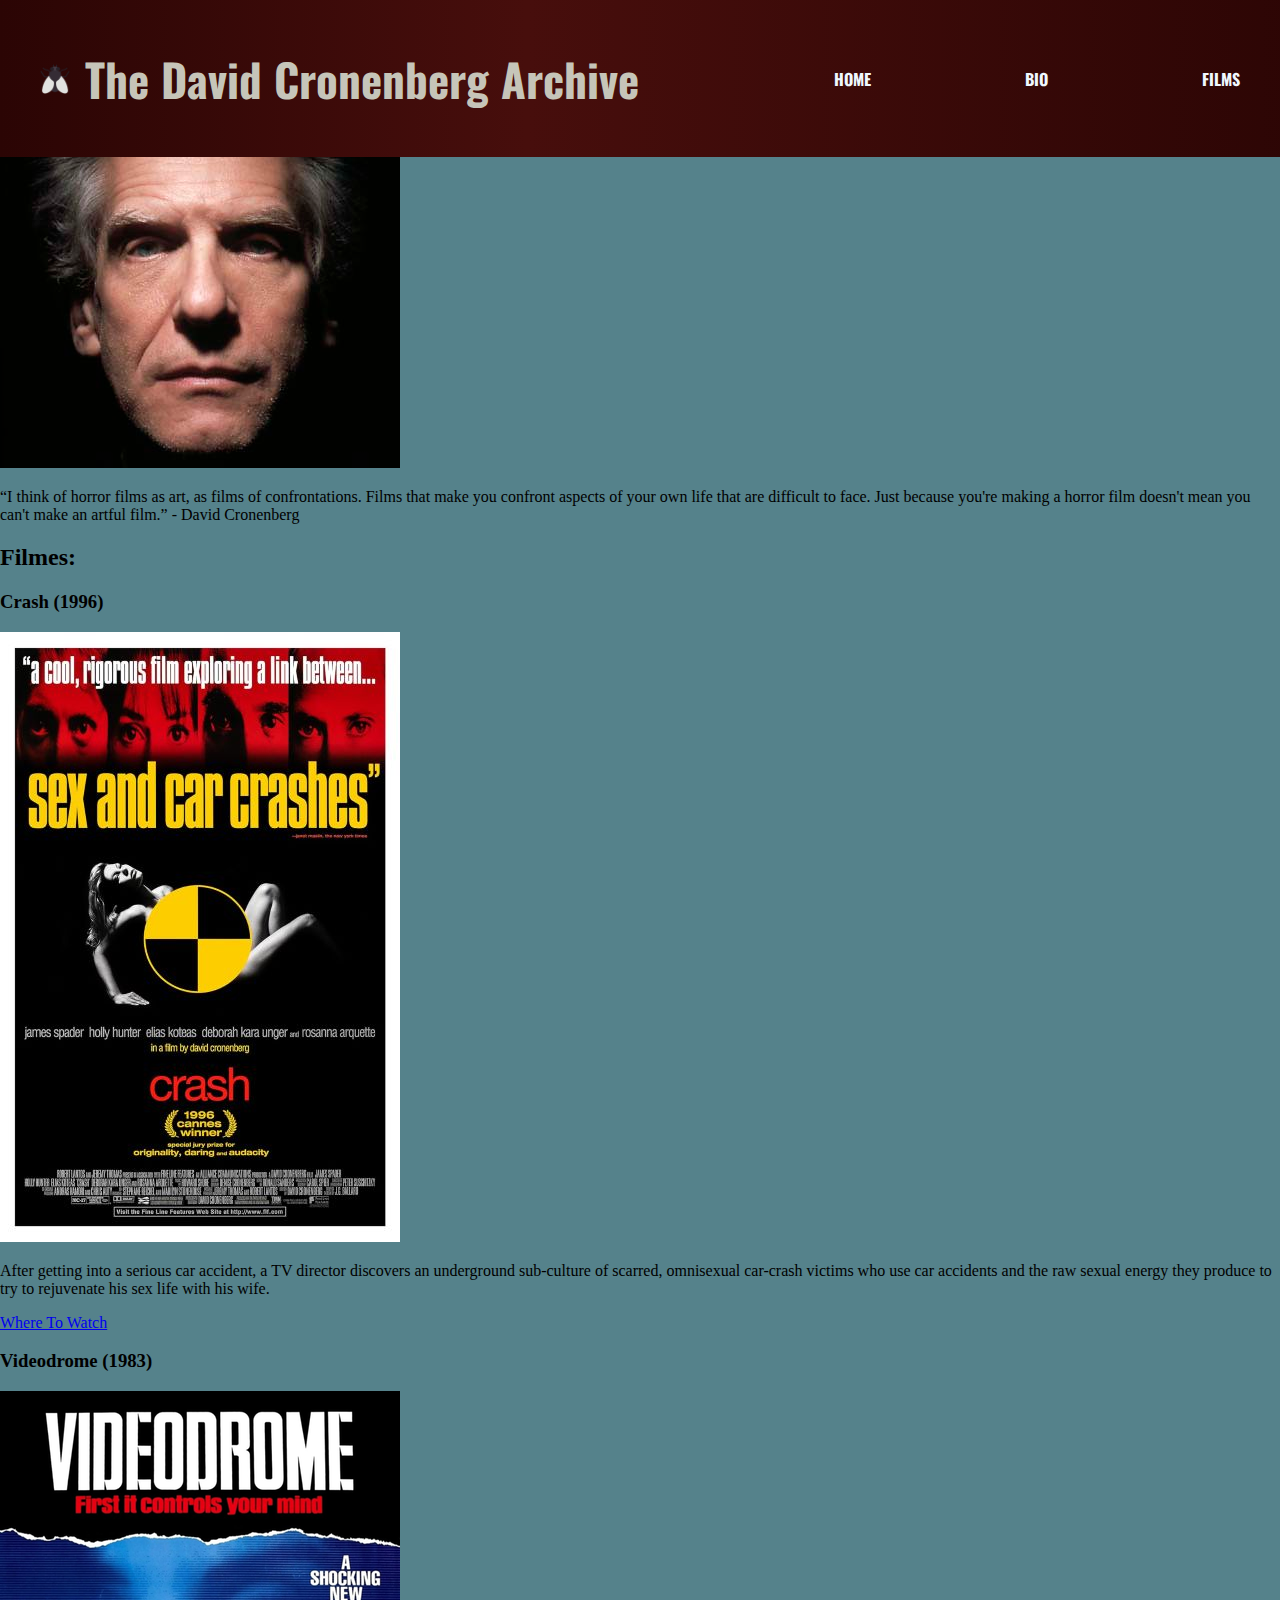
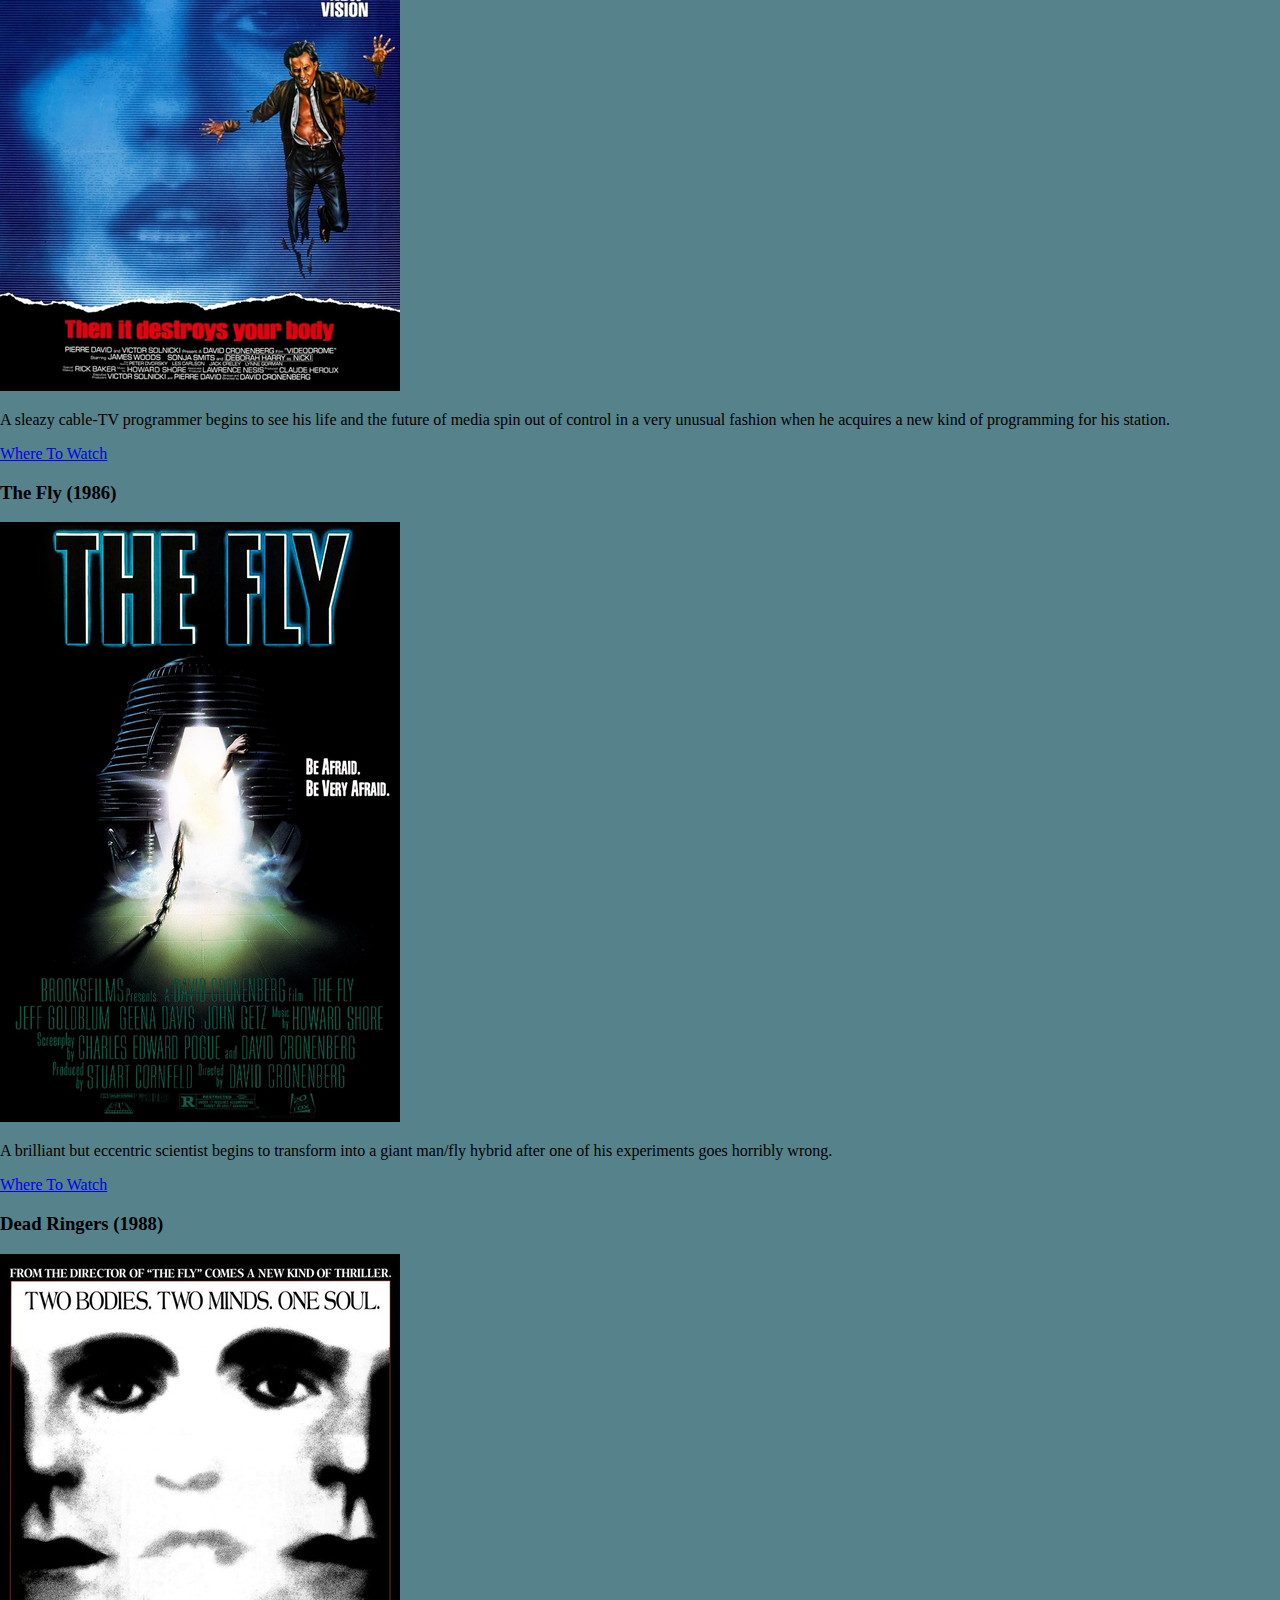
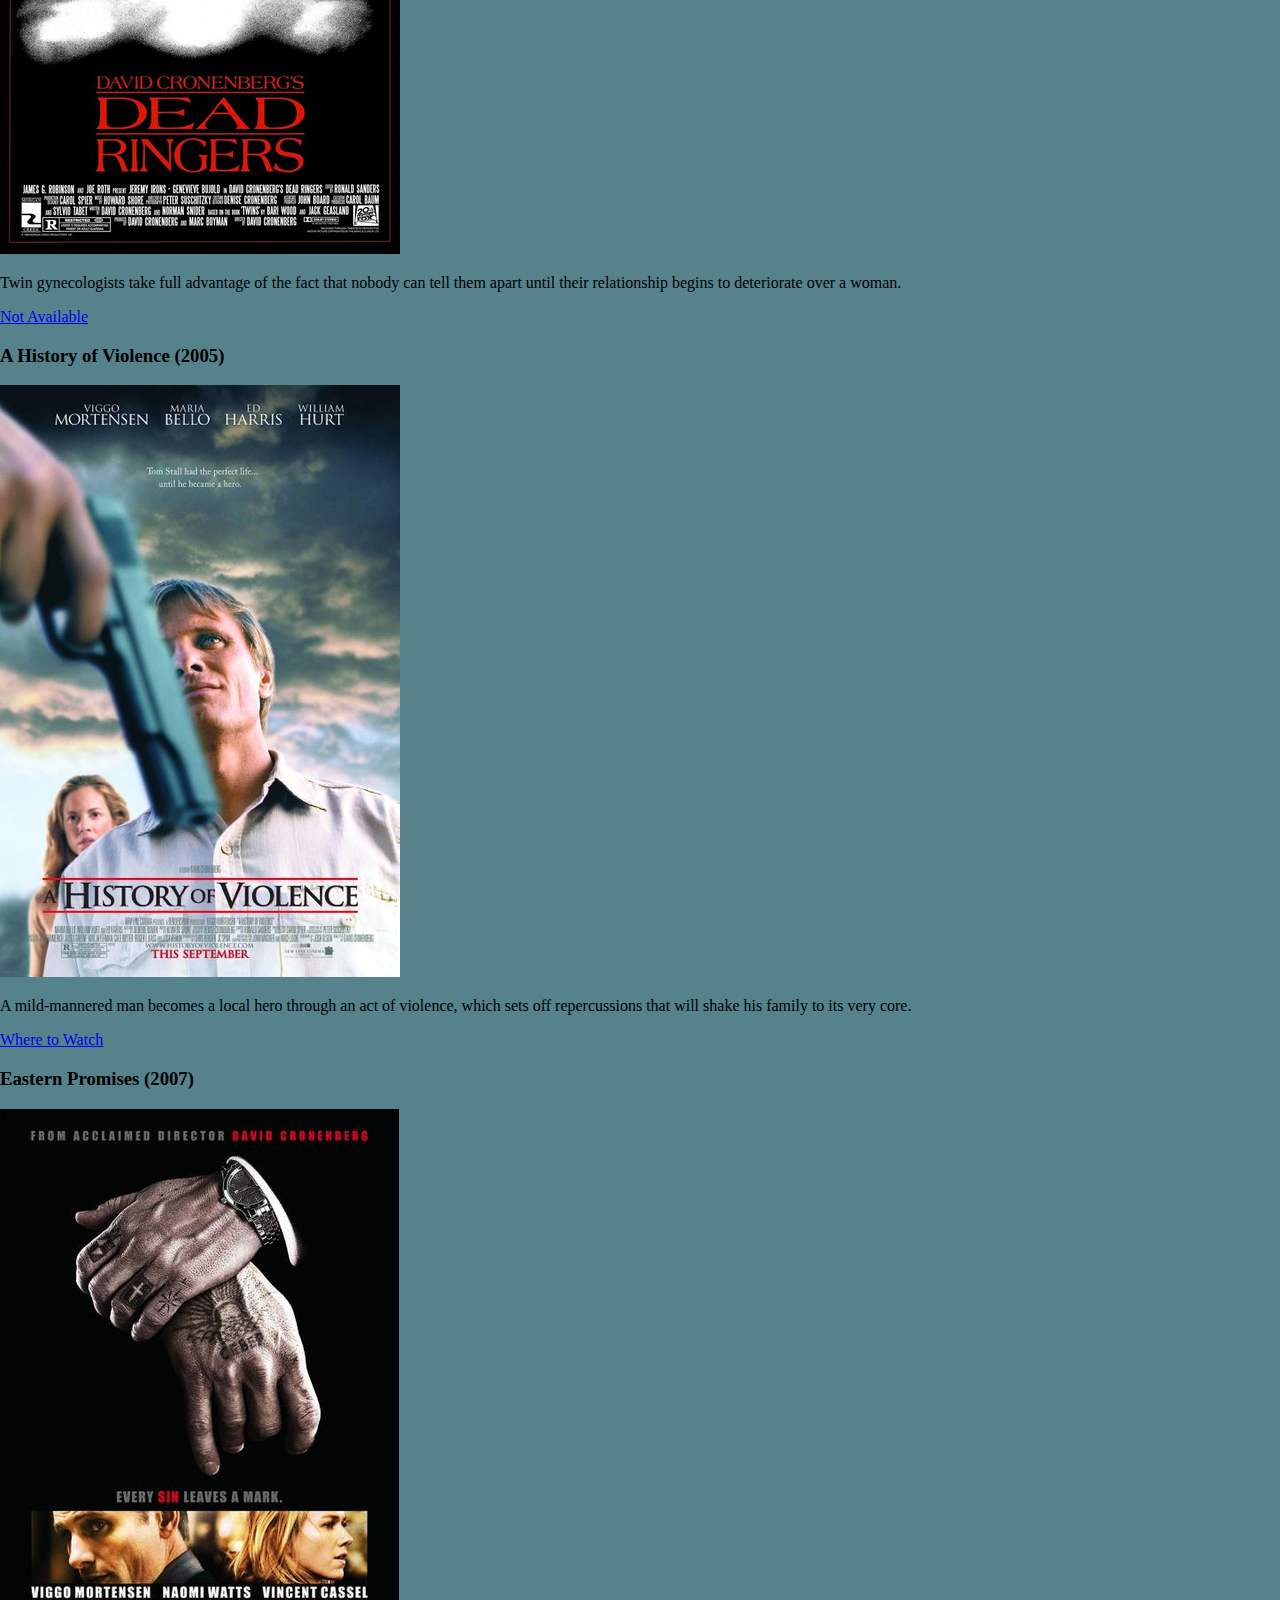
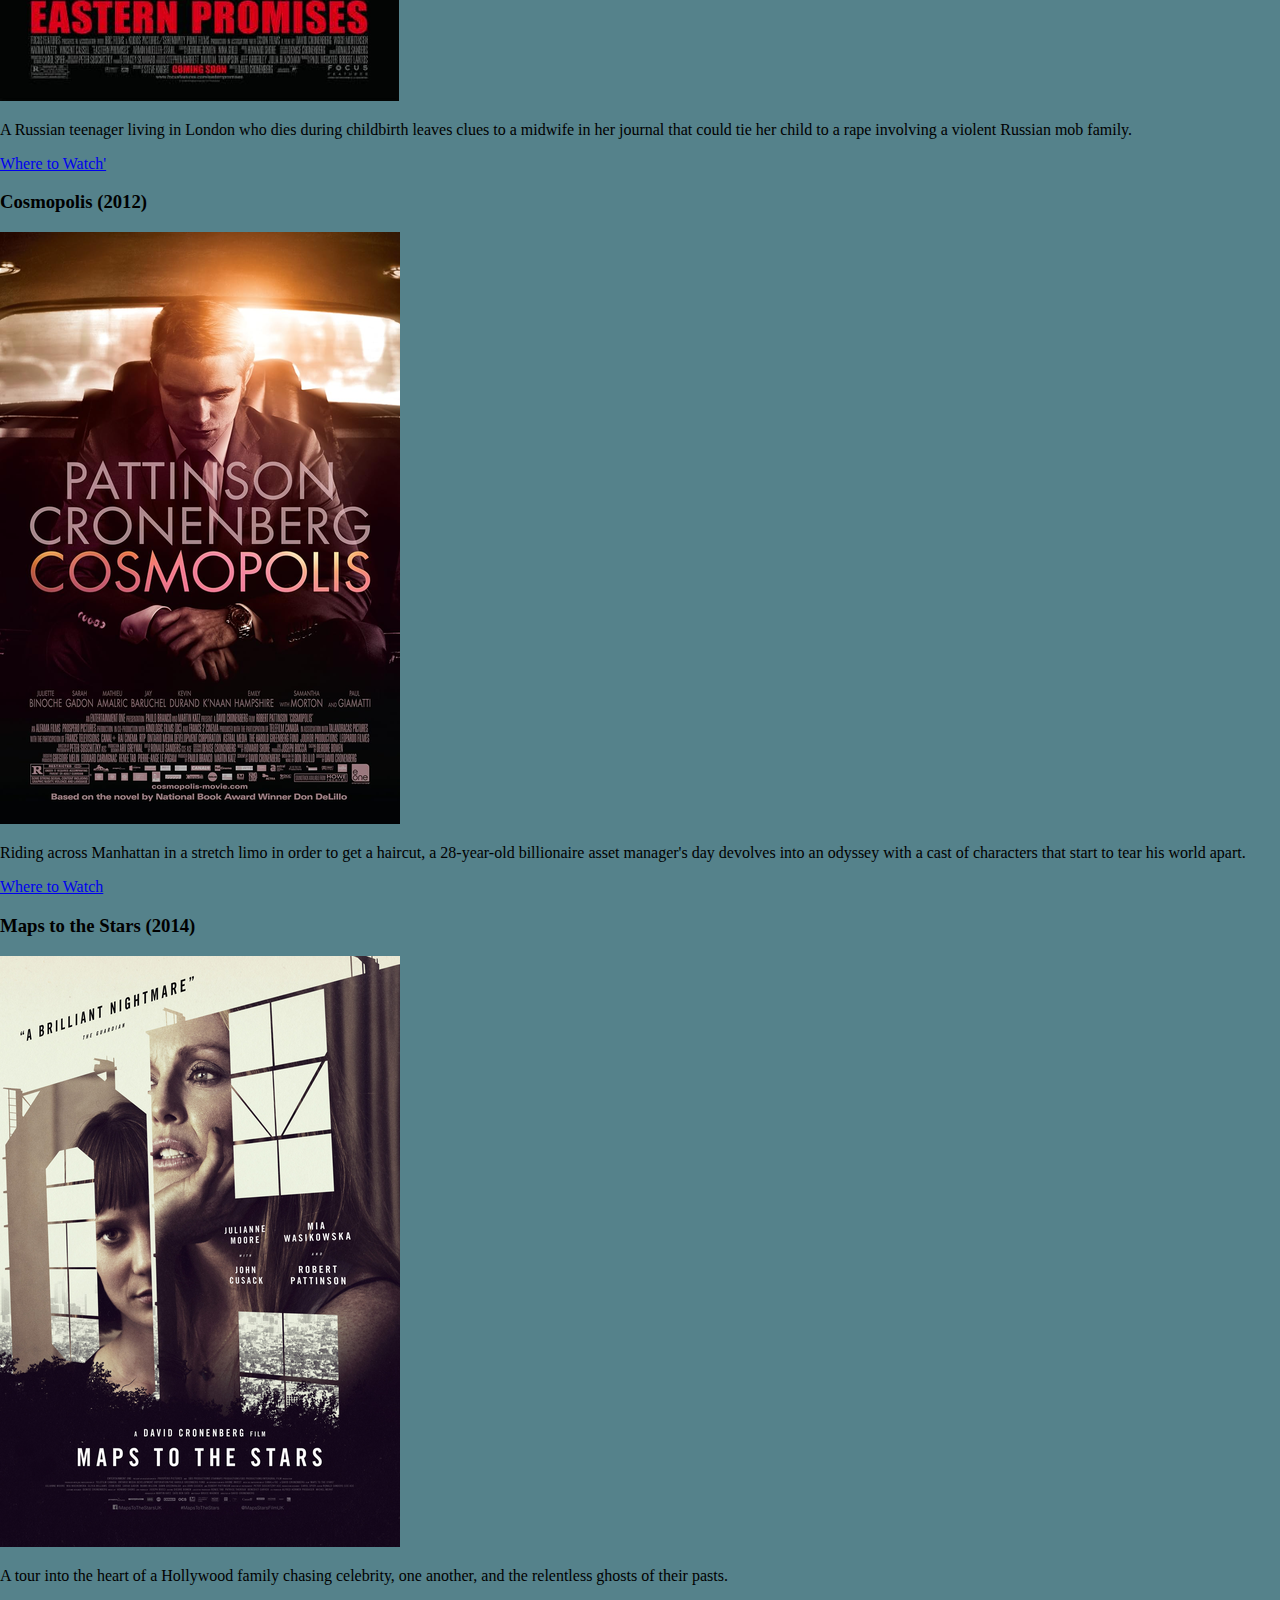
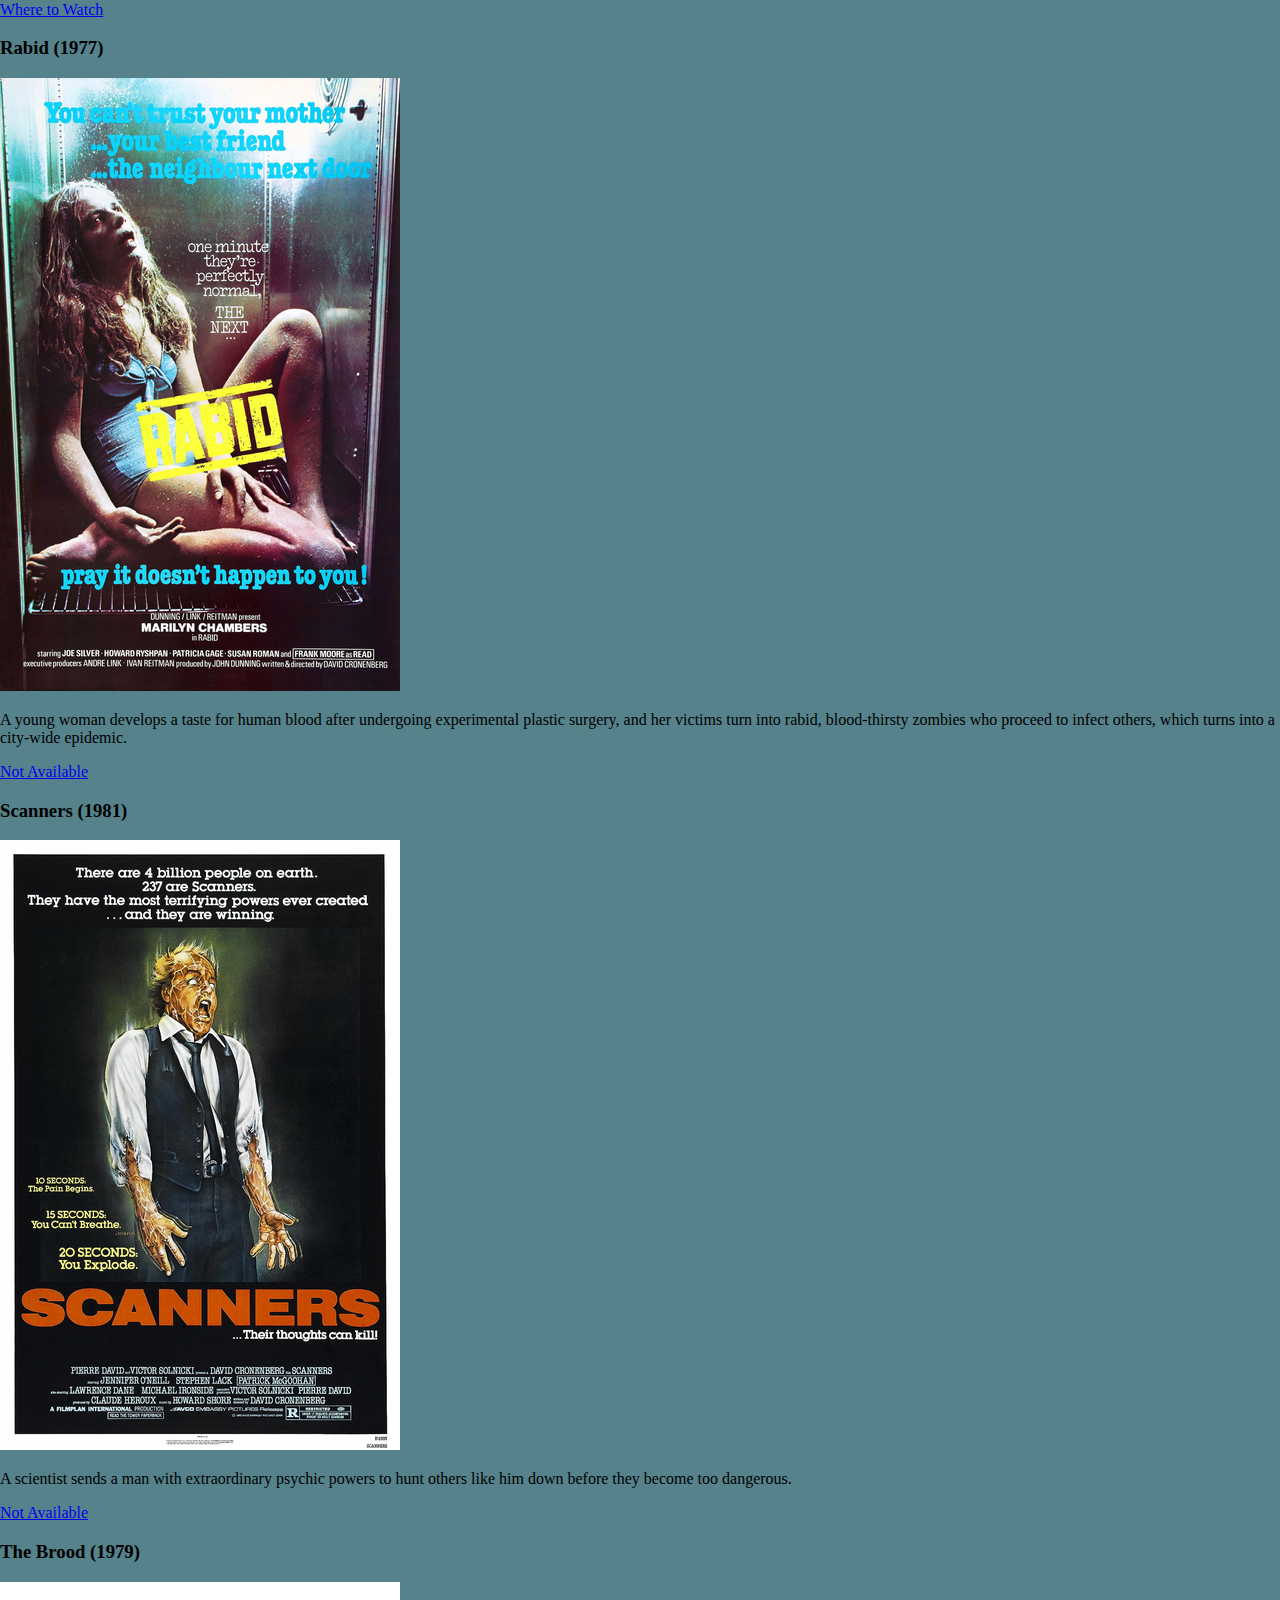
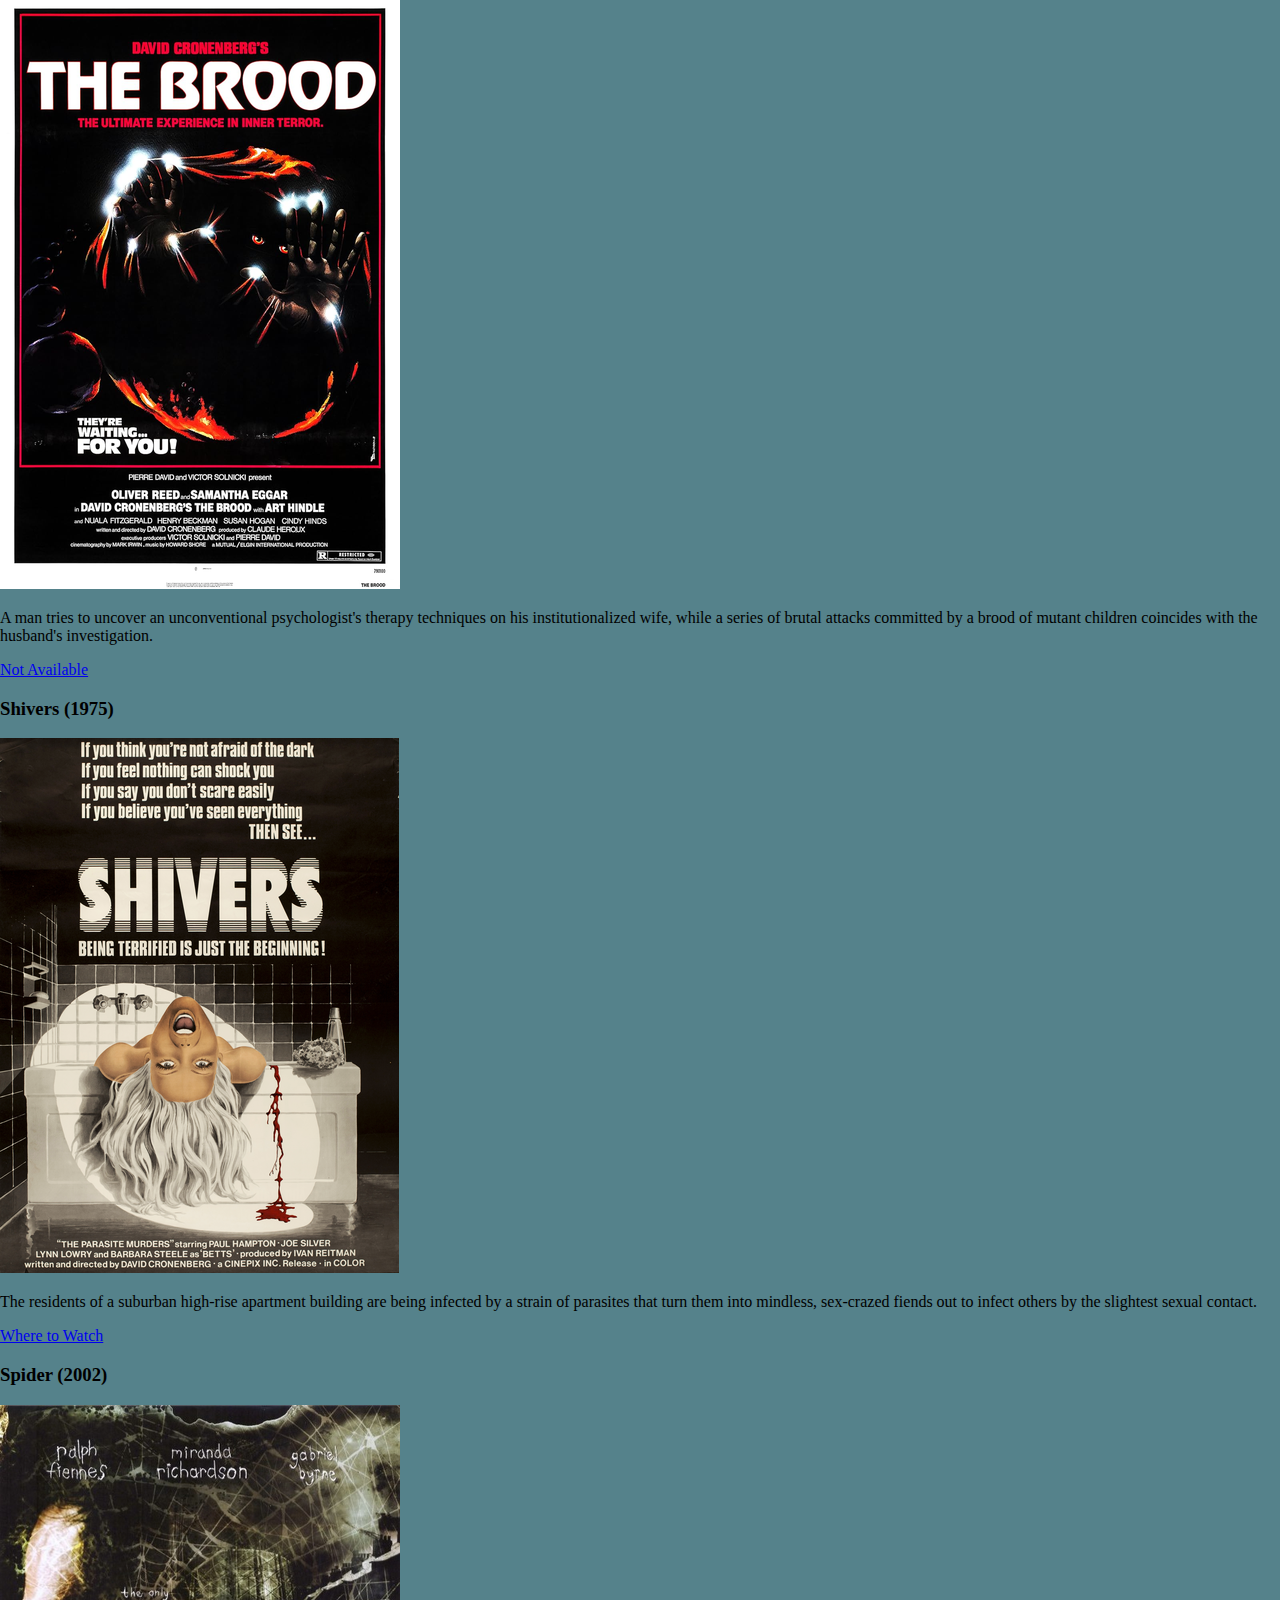
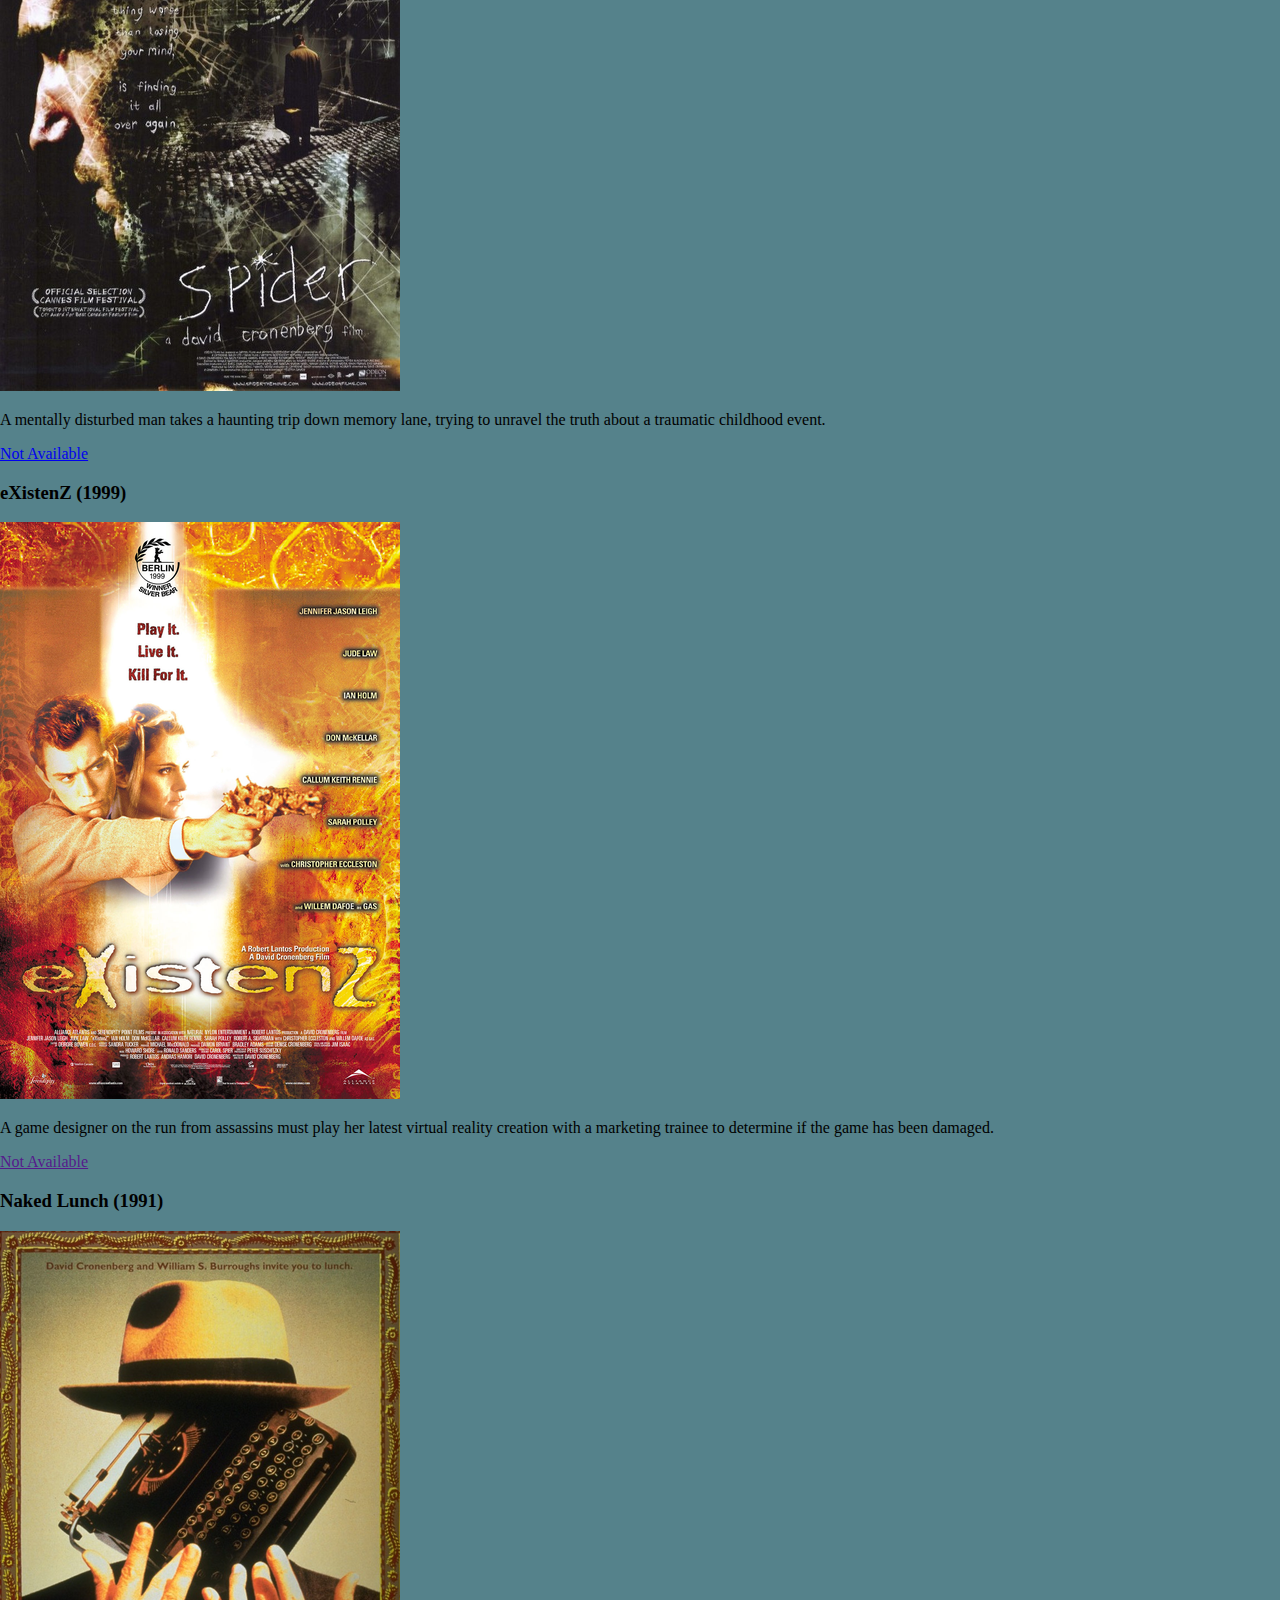
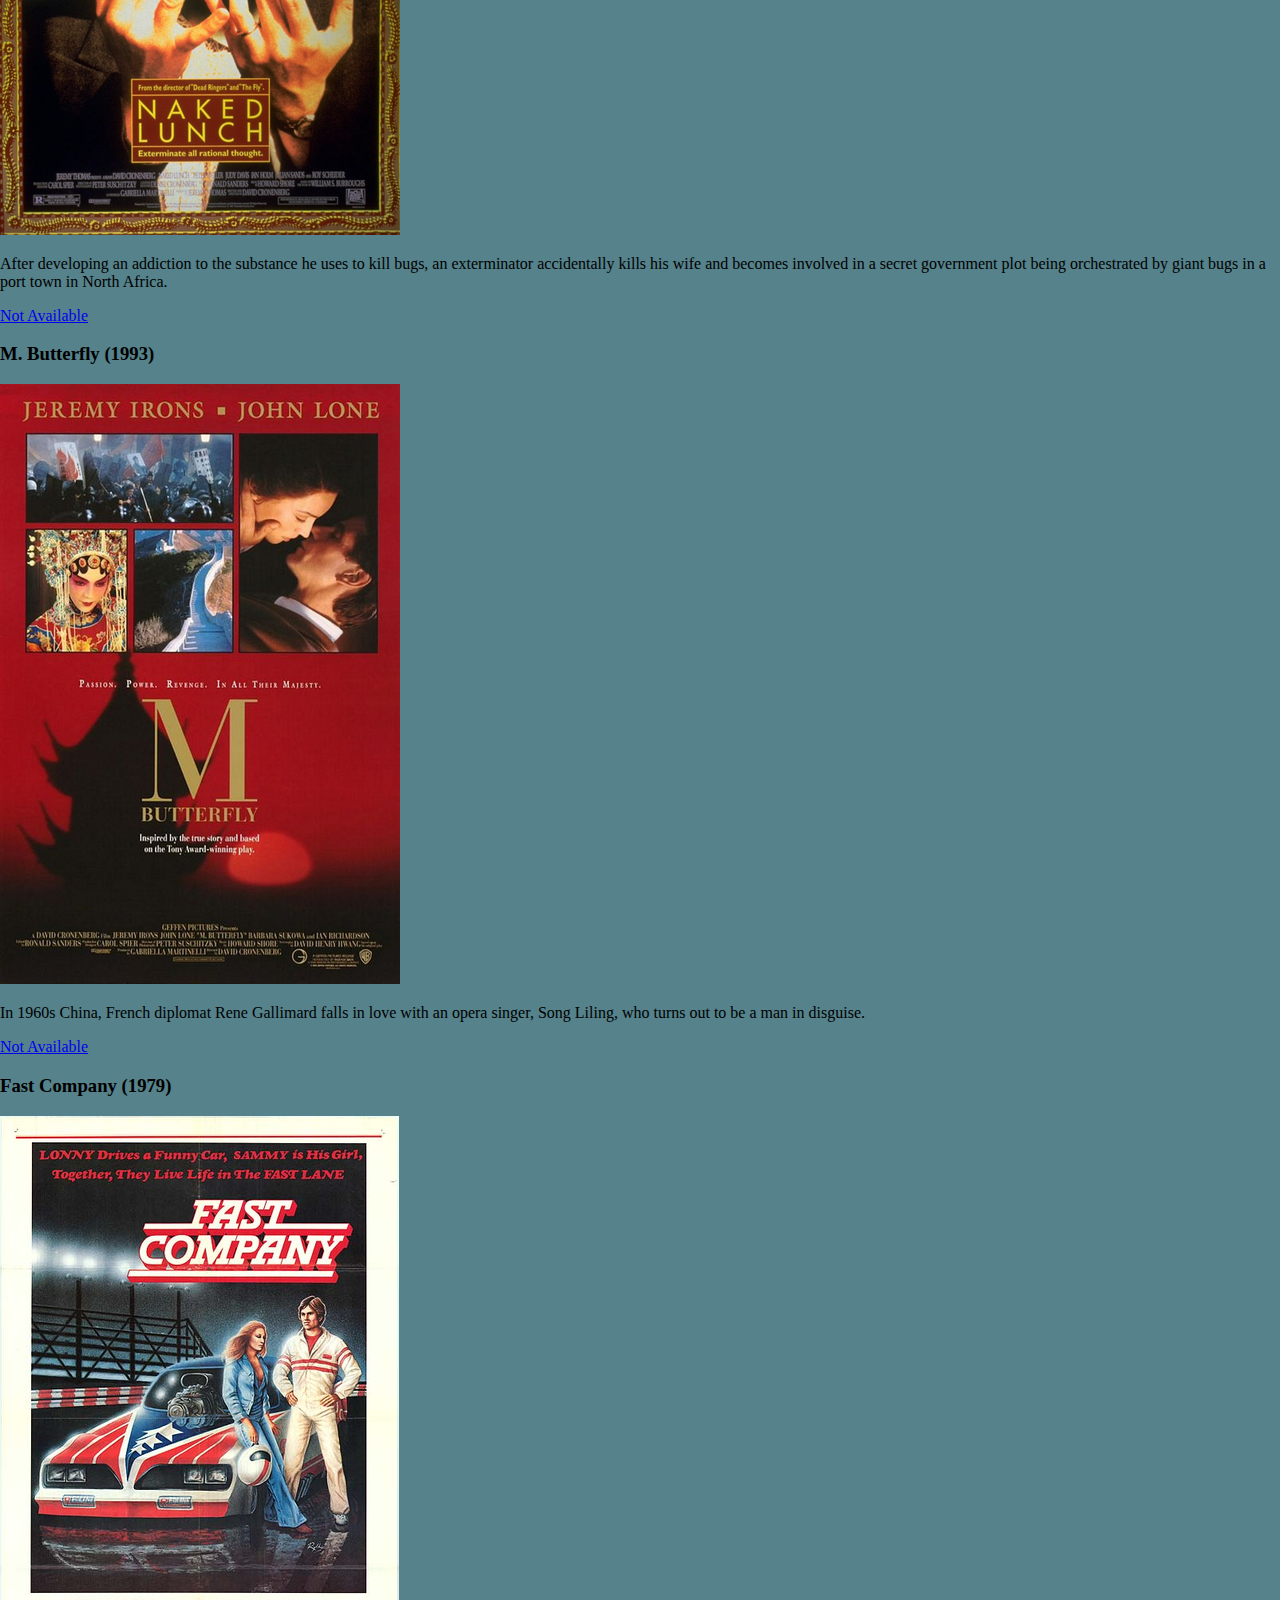
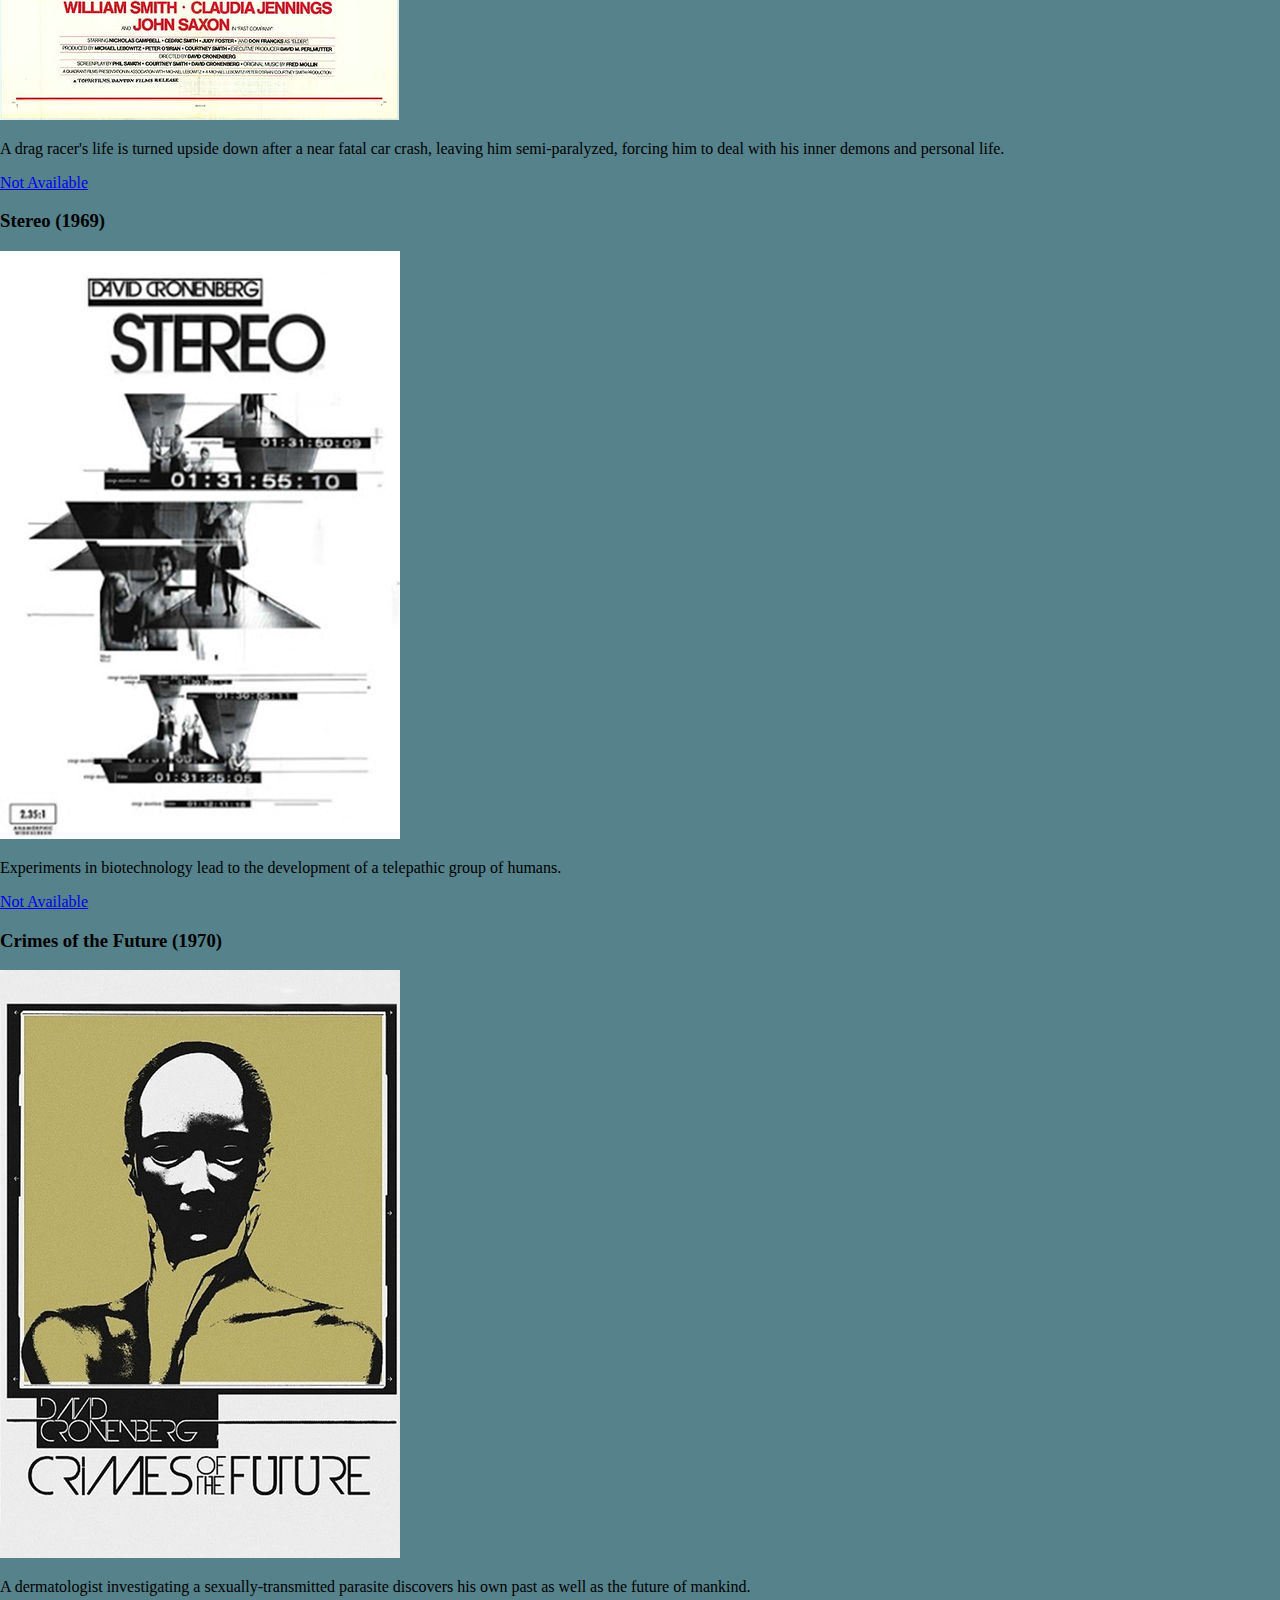
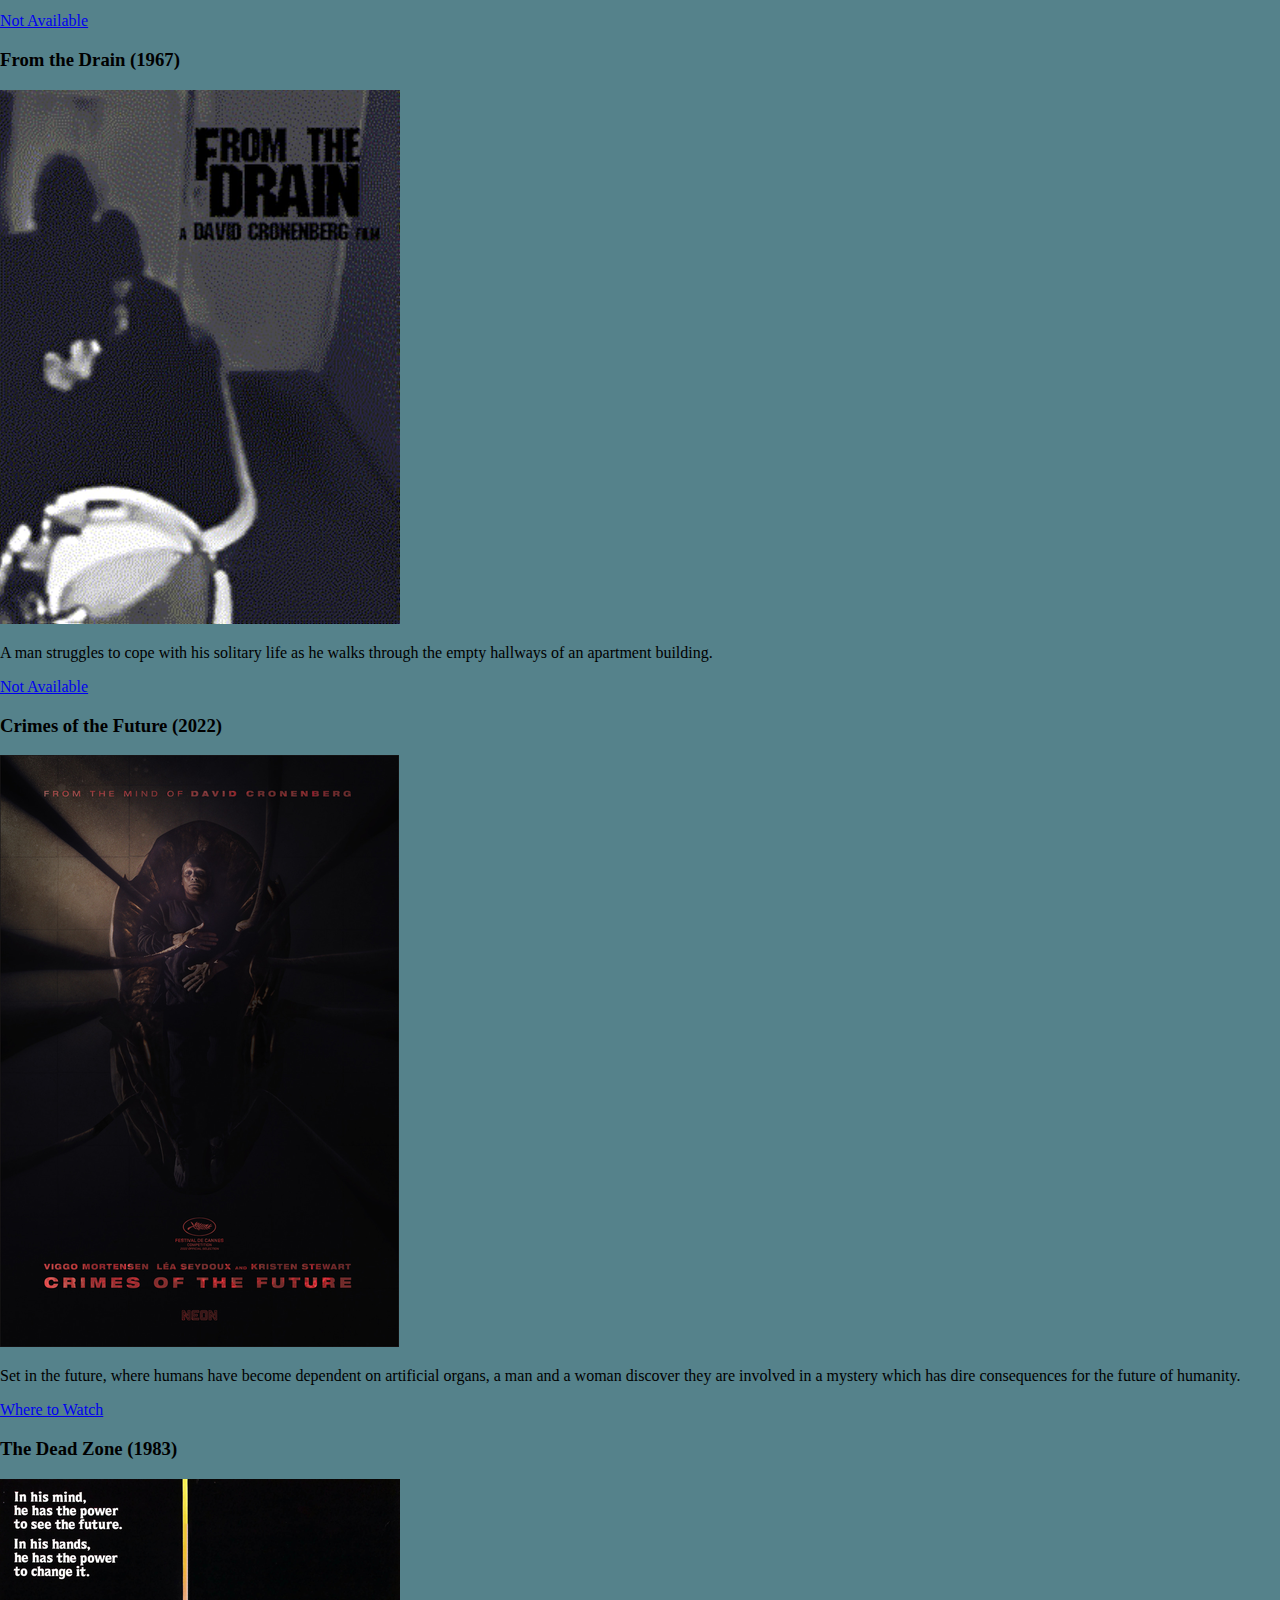
==== index.html @ e8e0562b "adicionando posters restantes" ====
<!DOCTYPE html>
<html lang="pt-br">

<head>
    <meta charset="UTF-8">
    <meta name="viewport" content="width=device-width, initial-scale=1.0">
    <title>The David Cronenberg Archive</title>
    <link rel="preconnect" href="https://fonts.googleapis.com">
    <link rel="preconnect" href="https://fonts.gstatic.com" crossorigin>
    <link href="https://fonts.googleapis.com/css2?family=Oswald:wght@200..700&display=swap" rel="stylesheet">
    <link rel="icon" type="image/x-icon" href="imagens/icon.png"><!--FAVICON-->
    <link rel="stylesheet" href="style.css">
</head>

<body>
    <!--MENU-->
    <div id="menu">
        <!--TITULO DA PAGNA-->
        <div class="title-wrapper">
            <img class="icon" src="imagens/fly.png" alt="fly-icon">
            <h1 id="page-title">The David Cronenberg Archive</h1>
        </div>
        <ul>
            <li>
                <a href="#">HOME</a>
            </li>
            <li>
                <a href="#">BIO</a>
            </li>
            <li>
                <a href="#">FILMS</a>
            </li>
        </ul>
    </div>

    <!--ESPAÇO PARA A BIOGRAFIA DO AUTOR-->

    <div class="bio">
        <p>David Paul Cronenberg (born March 15, 1943) is a Canadian film director and screenwriter.
            He is a principal originator of the body horror genre, with his films exploring visceral bodily
            transformation,
            infectious diseases, and the intertwining of the psychological, physical, and technological. </p>
        <img src="imagens/david-cronenberg.jpg" alt="David Cronenberg - rosto">
        <p> <q>I think of horror films as art, as films of confrontations. Films that make you confront aspects of your
                own
                life that are difficult to face. Just because you're making a horror film doesn't mean you can't make an
                artful film.</q> - David Cronenberg</p>


    </div>
    <!--ESPAÇO DE DISPLAY DE FILMES-->

    <h2>Filmes:</h2> <!--TITULO DA SUBSEÇÃo-->

    <h3>Crash (1996)</h3><!--TITULO DO FILME-->
    <img src="imagens/crash-poster.jpg" alt="poster do filme crash"><!--POSTER DO FILME-->
    <p>After getting into a serious car accident, a TV director discovers an underground sub-culture of scarred,
        omnisexual car-crash victims who use car accidents and the raw sexual energy they produce to try to rejuvenate
        his sex life with his wife.
    </p><!--SINOPSE DO FILME-->
    <a href="https://www.oldflix.com.br/title/play/58f61d75a2409d2780a81096" target="_blank"
        title="Watch Crash on OldFlix">Where To Watch</a> <!--LINK PARA O FILME-->

    <h3>Videodrome (1983)</h3><!--TITULO DO FILME-->
    <img src="imagens/Videodrome-Poster.png" alt="poster Videodrome">
    <p>A sleazy cable-TV programmer begins to see his life and the future of media spin out of control in a very unusual
        fashion when he acquires a new kind of programming for his station.
    </p>
    <a href="https://www.primevideo.com/detail/0FHW404SXG7Q57VJJ6VBCMH5KP/ref=atv_dl_rdr?tag=justwatch21-20"
        target="_blank" title="Buy or Rent on Amazon Prime">Where To Watch</a>

    <h3>The Fly (1986)</h3><!--TITULO DO FILME-->
    <img src="imagens/The-Fly-Poster.png" alt="poster the fly">
    <p>A brilliant but eccentric scientist begins to transform into a giant man/fly hybrid after one of his experiments
        goes horribly wrong.
    </p>
    <a href="https://www.starplus.com/pt-br/movies/the-fly/63rLDcO32J7I?irgwc=1&cid=DSS-Affiliate-Impact-Content-JustWatch%20GmbH-1058017&tgclid=08010018-ca28-4505-9900-1e0565e75caa"
        target="_blank" title="Watch The Fly On Start+">Where To Watch</a>

    <h3>Dead Ringers (1988)</h3><!--TITULO DO FILME-->
    <img src="imagens/Dead-Ringers-Poster.png" alt="Dead RingersPoster">
    <p>Twin gynecologists take full advantage of the fact that nobody can tell them apart until their relationship
        begins to deteriorate over a woman.
    </p>
    <a href="#" target="_blank" title="Watch Dead Ringers">Not Available</a>

    <h3>A History of Violence (2005)</h3><!--TITULO DO FILME-->
    <img src="imagens/A-History-of-Violence-Poster.png" alt="A history of Violence Poster">
    <p>A mild-mannered man becomes a local hero through an act of violence, which sets off repercussions that will shake
        his family to its very core.
    </p>
    <a href="https://www.max.com/br/pt/movies/marcas-da-violencia/5398afdd-7a13-45b3-b9c5-ccdd7be6b8f2?utm_id=1100l5988&utm_source=gowatchit_gp&utm_medium=affiliate&clickref=1101lyki3Hiu"
        target="_blank" title="Watch a history of violence">Where to Watch</a>

    <h3>Eastern Promises (2007)</h3><!--TITULO DO FILME-->
    <img src="imagens/Eastern-Promises-Poster.png" alt="Eastern Promises poster">
    <p>A Russian teenager living in London who dies during childbirth leaves clues to a midwife in her journal that
        could tie her child to a rape involving a violent Russian mob family.
    </p>
    <a href="https://www.max.com/br/pt/movies/senhores-do-crime/ca436060-3cad-4a91-bbd8-bf68a20acf95?utm_id=1100l5988&utm_source=gowatchit_gp&utm_medium=affiliate&clickref=1101lyki4qSA"
        target="_blank" title="Watch Eastern Promises">Where to Watch'</a>

    <h3>Cosmopolis (2012)</h3><!--TITULO DO FILME-->
    <img src="imagens/Cospomolis-Poster.png" alt="Poster Cosmopolis">
    <p>Riding across Manhattan in a stretch limo in order to get a haircut, a 28-year-old billionaire asset manager's
        day devolves into an odyssey with a cast of characters that start to tear his world apart.
    </p>
    <a href="https://www.primevideo.com/-/pt/detail/0SR14GAQMGANR60ZEI8IP139Y4/ref=atv_dl_rdr?tag=justwatch21-20"
        target="_blank" title="Watch Cosmopolis">Where to Watch</a>

    <h3>Maps to the Stars (2014)</h3><!--TITULO DO FILME-->
    <img src="imagens/Map-to-the-Stars-Poster.png" alt="Map to the stars poster">
    <p>A tour into the heart of a Hollywood family chasing celebrity, one another, and the relentless ghosts of their
        pasts.
    </p>
    <a href="https://www.primevideo.com/-/pt/detail/0SR14GAQMGANR60ZEI8IP139Y4/ref=atv_dl_rdr?tag=justwatch21-20"
        target="_blank" title="watch map to the stars">Where to Watch</a>

    <h3>Rabid (1977)</h3><!--TITULO DO FILME-->
    <img src="imagens/Rabid-Poster.png" alt="Poster Rabid">
    <p>A young woman develops a taste for human blood after undergoing experimental plastic surgery, and her victims
        turn into rabid, blood-thirsty zombies who proceed to infect others, which turns into a city-wide epidemic.
    </p>
    <a href="#" title="Watch Rabid">Not Available</a>

    <h3>Scanners (1981)</h3><!--TITULO DO FILME-->
    <img src="imagens/Scanners-Poster.png" alt="Scanners poster">
    <p>A scientist sends a man with extraordinary psychic powers to hunt others like him down before they become too
        dangerous.
    </p>
    <a href="#"  title="Watch Scanners">Not Available</a>

    <h3>The Brood (1979)</h3><!--TITULO DO FILME-->
    <img src="imagens/the-brood.png" alt="The brood poster">
    <p>A man tries to uncover an unconventional psychologist's therapy techniques on his institutionalized wife, while a
        series of brutal attacks committed by a brood of mutant children coincides with the husband's investigation.
    </p>
    <a href="#" title="The Brood">Not Available</a>

    <h3>Shivers (1975)</h3><!--TITULO DO FILME-->
    <img src="imagens/shivers-poster.png" alt="Shivers Posster">
    <p>The residents of a suburban high-rise apartment building are being infected by a strain of parasites that turn
        them into mindless, sex-crazed fiends out to infect others by the slightest sexual contact.
    </p>
    <a href="https://www.runtime.tv/feature/shivers" target="_blank" title="Shivers">Where to Watch</a>

    <h3>Spider (2002)</h3><!--TITULO DO FILME-->
    <img src="imagens/spider-poster.png" alt="Spider Poster">
    <p>A mentally disturbed man takes a haunting trip down memory lane, trying to unravel the truth about a traumatic
        childhood event.
    </p>
    <a href="#"  title="The Brood">Not Available</a>

    <h3>eXistenZ (1999)</h3><!--TITULO DO FILME-->
    <img src="imagens/exitenz-poster.png" alt="">
    <p>A game designer on the run from assassins must play her latest virtual reality creation with a marketing trainee
        to determine if the game has been damaged.
    </p>
    <a href="" title="Watch Existenz">Not Available</a>

    <h3>Naked Lunch (1991)</h3><!--TITULO DO FILME-->
    <img src="imagens/naked-lunch-poster.png" alt="Naked Lunch Poster">
    <p>After developing an addiction to the substance he uses to kill bugs, an exterminator accidentally kills his wife
        and becomes involved in a secret government plot being orchestrated by giant bugs in a port town in North
        Africa.
    </p>
    <a href="#" title="watch naked lunch">Not Available</a>

    <h3>M. Butterfly (1993)</h3><!--TITULO DO FILME-->
    <img src="imagens/m-butterfly-poster.png" alt="M. Butterfly Poster">
    <p>In 1960s China, French diplomat Rene Gallimard falls in love with an opera singer, Song Liling, who turns out to
        be a man in disguise.
    </p>
    <a href="#" title="watch m. Butterfly">Not Available</a>

    <h3>Fast Company (1979)</h3><!--TITULO DO FILME-->
    <img src="imagens/fats-company-poster.png" alt="Fast Company poster">
    <p>A drag racer's life is turned upside down after a near fatal car crash, leaving him semi-paralyzed, forcing him
        to deal with his inner demons and personal life.
    </p>
    <a href="#" title="watch Fast Company">Not Available</a>


    <h3>Stereo (1969)</h3><!--TITULO DO FILME-->
    <img src="imagens/stereo-poster.png" alt="Stereo Poster">
    <p>Experiments in biotechnology lead to the development of a telepathic group of humans.
    </p>
    <a href="#" title="watch stereo">Not Available</a>

    <h3>Crimes of the Future (1970)</h3><!--TITULO DO FILME-->
    <img src="imagens/crimes-of-the-future1-poster.png" alt="Crimes of the Future(1970) poster">
    <p>A dermatologist investigating a sexually-transmitted parasite discovers his own past as well as the future of
        mankind.
    </p>
    <a href="#" title="watch crimes of the furure">Not Available</a>

    <h3>From the Drain (1967)</h3><!--TITULO DO FILME-->
    <img src="imagens/from-the-drain-poster.png" alt="From the drain poster">
    <p>A man struggles to cope with his solitary life as he walks through the empty hallways of an apartment building.
    </p>
    <a href="#" title="watch from the drain'">Not Available</a>

    <h3>Crimes of the Future (2022)</h3><!--TITULO DO FILME-->
    <img src="imagens/crimes-of-the-future2-poster.png" alt="Crimes of the future(2022)">
    <p>Set in the future, where humans have become dependent on artificial organs, a man and a woman discover they are
        involved in a mystery which has dire consequences for the future of humanity.
    </p>
    <a href="https://tv.apple.com/br/movie/crimes-of-the-future/umc.cmc.4nwre3gr37h0bhv2r09ckgekx?playableId=tvs.sbd.9001%3A1639258021"
        target="_blank" title="Watch Crimes of the future">Where to Watch</a>

    <h3>The Dead Zone (1983)</h3><!--TITULO DO FILME-->
    <img src="imagens/dead-zone-poster.png" alt="The Dead Zone Poster">
    <p>A man awakens from a coma to discover he has psychic abilities and tries to prevent a series of disasters
        predicted by his visions.
    </p>
    <a href="https://www.oldflix.com.br/title/play/5ff4cec32e550b182b53f137" target="_blank"
        title="Watch The dead zone">Where to watch</a>

    <footer>
        <p>Made by LRz00</p>
    </footer>
</body>

</html>
---- style.css ----
/*Defining global variables(Color palette and fonts */
:root{
    --teaGrean: #c9e4ca;
    --cambridgeBlue: #87bba2;
    --blueMunselII: #55828b;
    --darkSlategray: #3b6064;
    --charcoal: #364958;
    --blackBean:#2b0504;
    --silver: #c6c5b9;
}

/*NAVBAR:*/
#menu {
    position: fixed;
    top: 0; 
    left: 0; 
    width: 100%; 
    z-index: 1000; 
    background: rgb(43,5,4);
    background: rgb(43,5,4);
    background: linear-gradient(90deg, rgba(43,5,4,1) 0%, rgba(71,14,12,1) 39%, rgba(43,5,4,1) 100%); 
    padding: 35px;
    display: flex;
    justify-content: space-between;
    align-items: center;
    font-family: "Oswald";
    font-optical-sizing: auto;
    font-weight: 200;
    font-style: normal;
}
.title-wrapper{
    display: flex;
    align-items: center;
}

ul{
    list-style-type: none;
    margin: 0;
    padding: 0;
}

li{
    display: inline;
    margin: 20px;
    padding: 35px;
    border-radius: 8px;
    transition: background-color 0.4s ease-in-out;
    font-weight: 700;
}

li:hover{
    background-color: black;
    opacity: 70%;
}
#menu a{
    text-decoration: none;
    color:aliceblue;
    padding: 10px;
    margin: 10px;
}


#page-title{
    color:var(--silver);    
    margin: 10px;
    font-weight: 800;
    font-size: 45px;
}

.icon{
    width: 30px;
    margin: 5px;
}
/*384px (Galaxys20)*/
@media screen and (max-width: 384px) {
    #menu {
        flex-direction:column;
        align-items: flex-start;
        padding: 10px; 
    }
    .title-wrapper{
        align-items: center;
    }

    li {
        margin: 5px; 
        padding: 4px 8px;
    }
    
    li:focus{
        background-color: black;
    }

    #page-title {
        margin: 3px; 
        font-size: 25px;
    }

    .icon {
        width: 18px; 
        margin: 2px; 
    }
}

@media screen and (min-width: 321px) and (max-width: 810px) {
    li {
        display: inline-block; /* Change display back to inline-block */
    }
}

body{
    background-color: var(--blueMunselII);
    margin: 0;
}
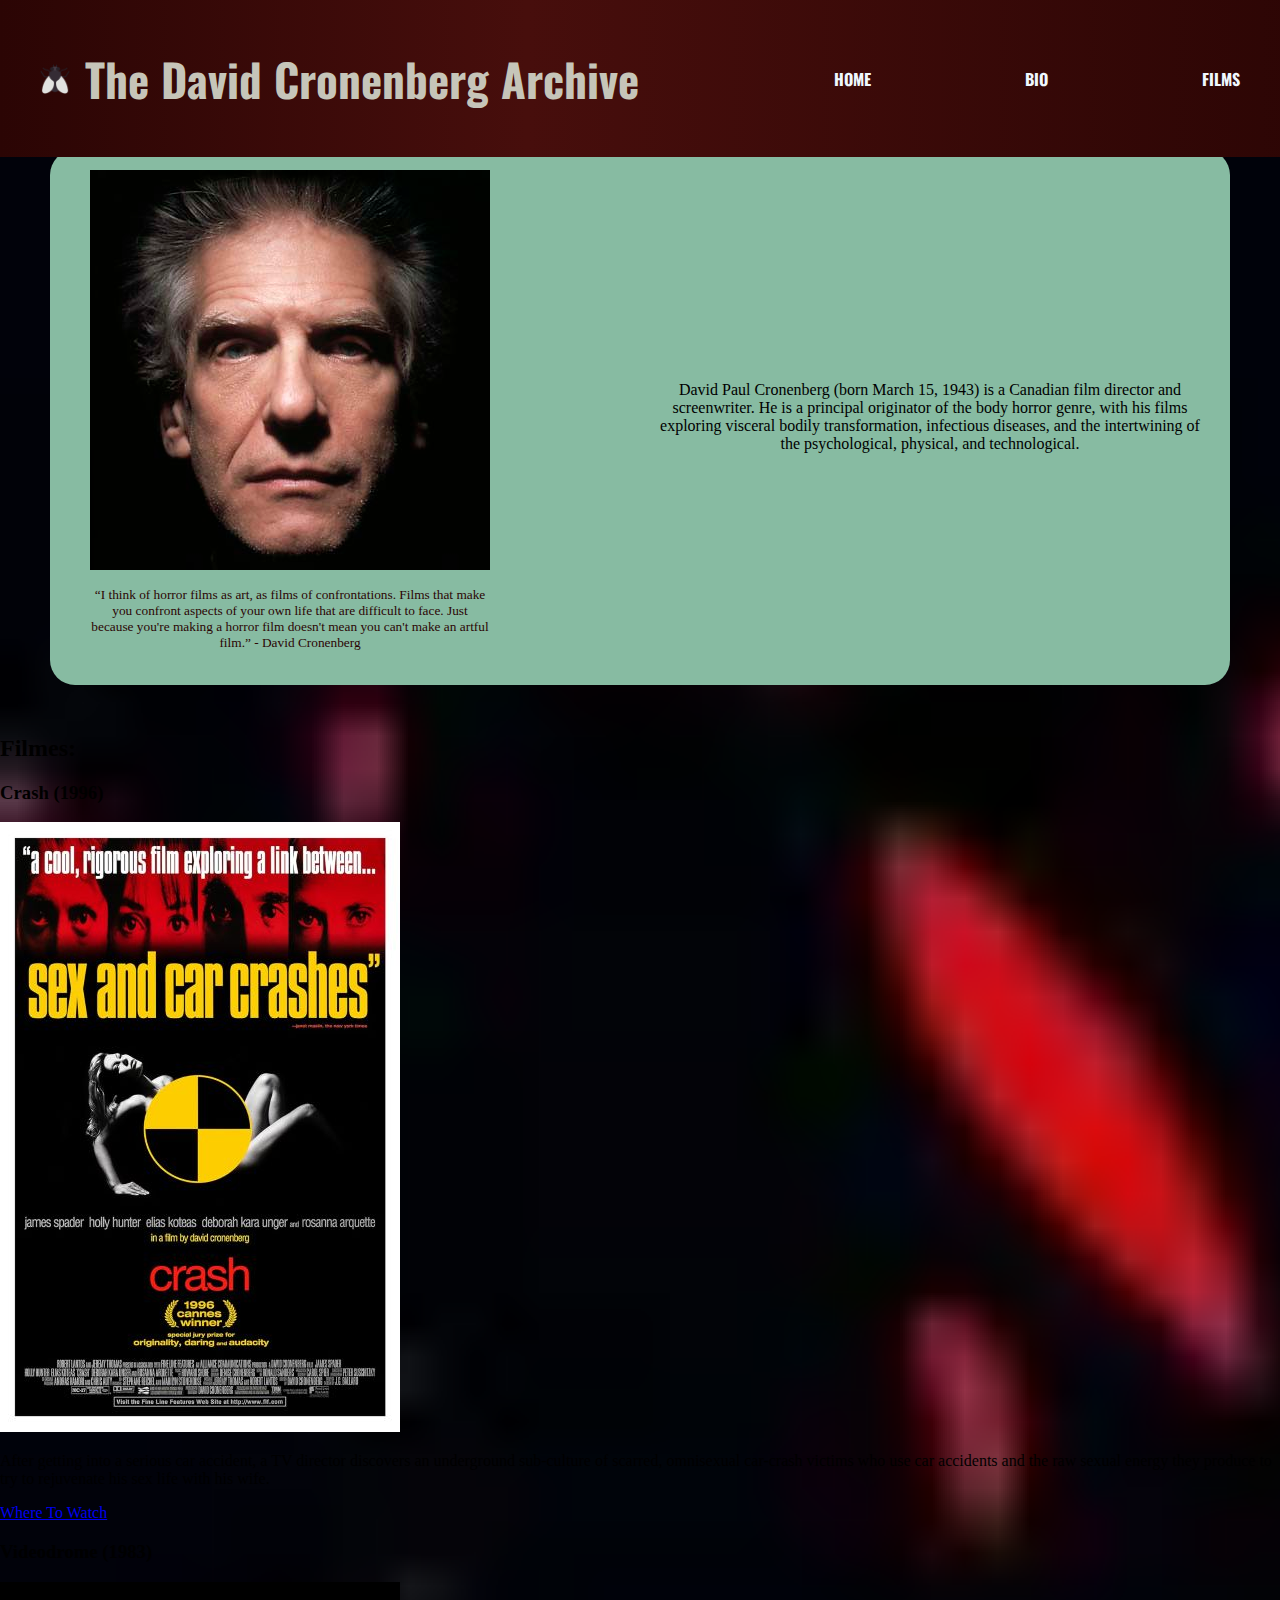
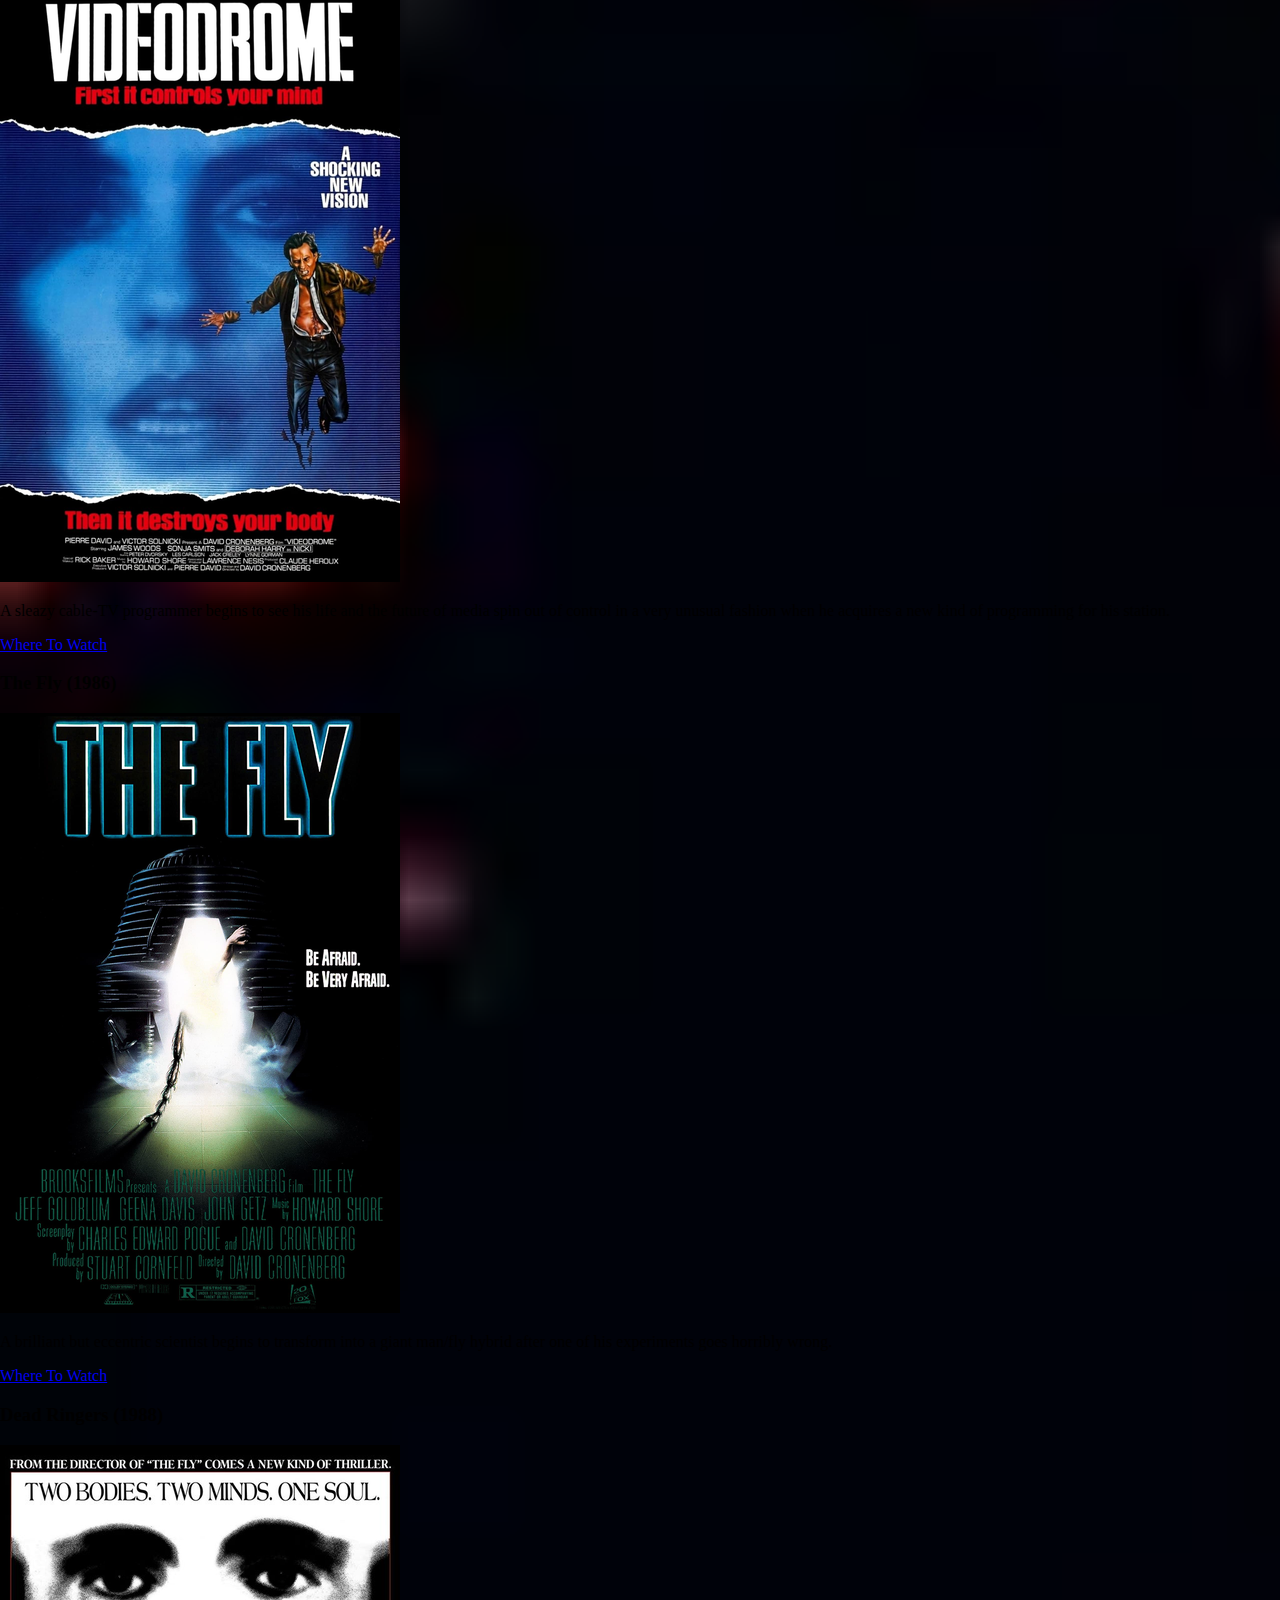
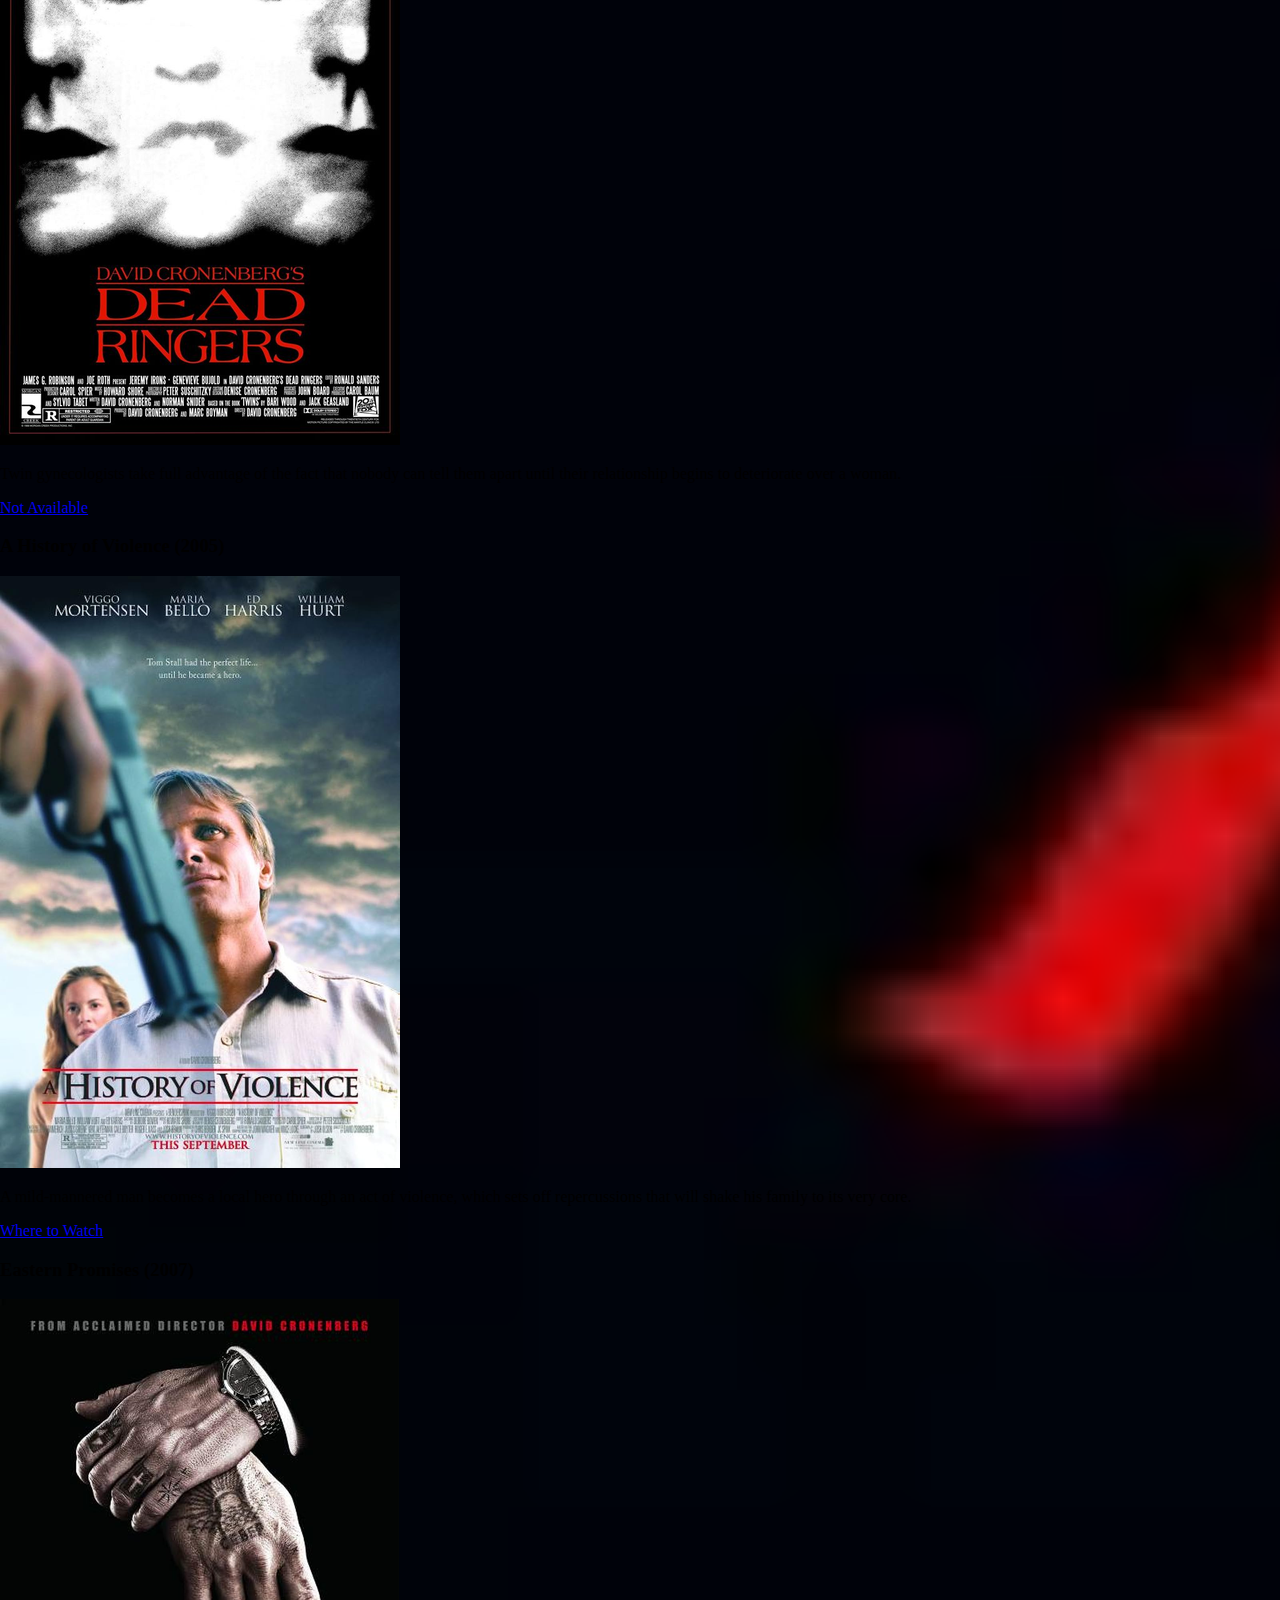
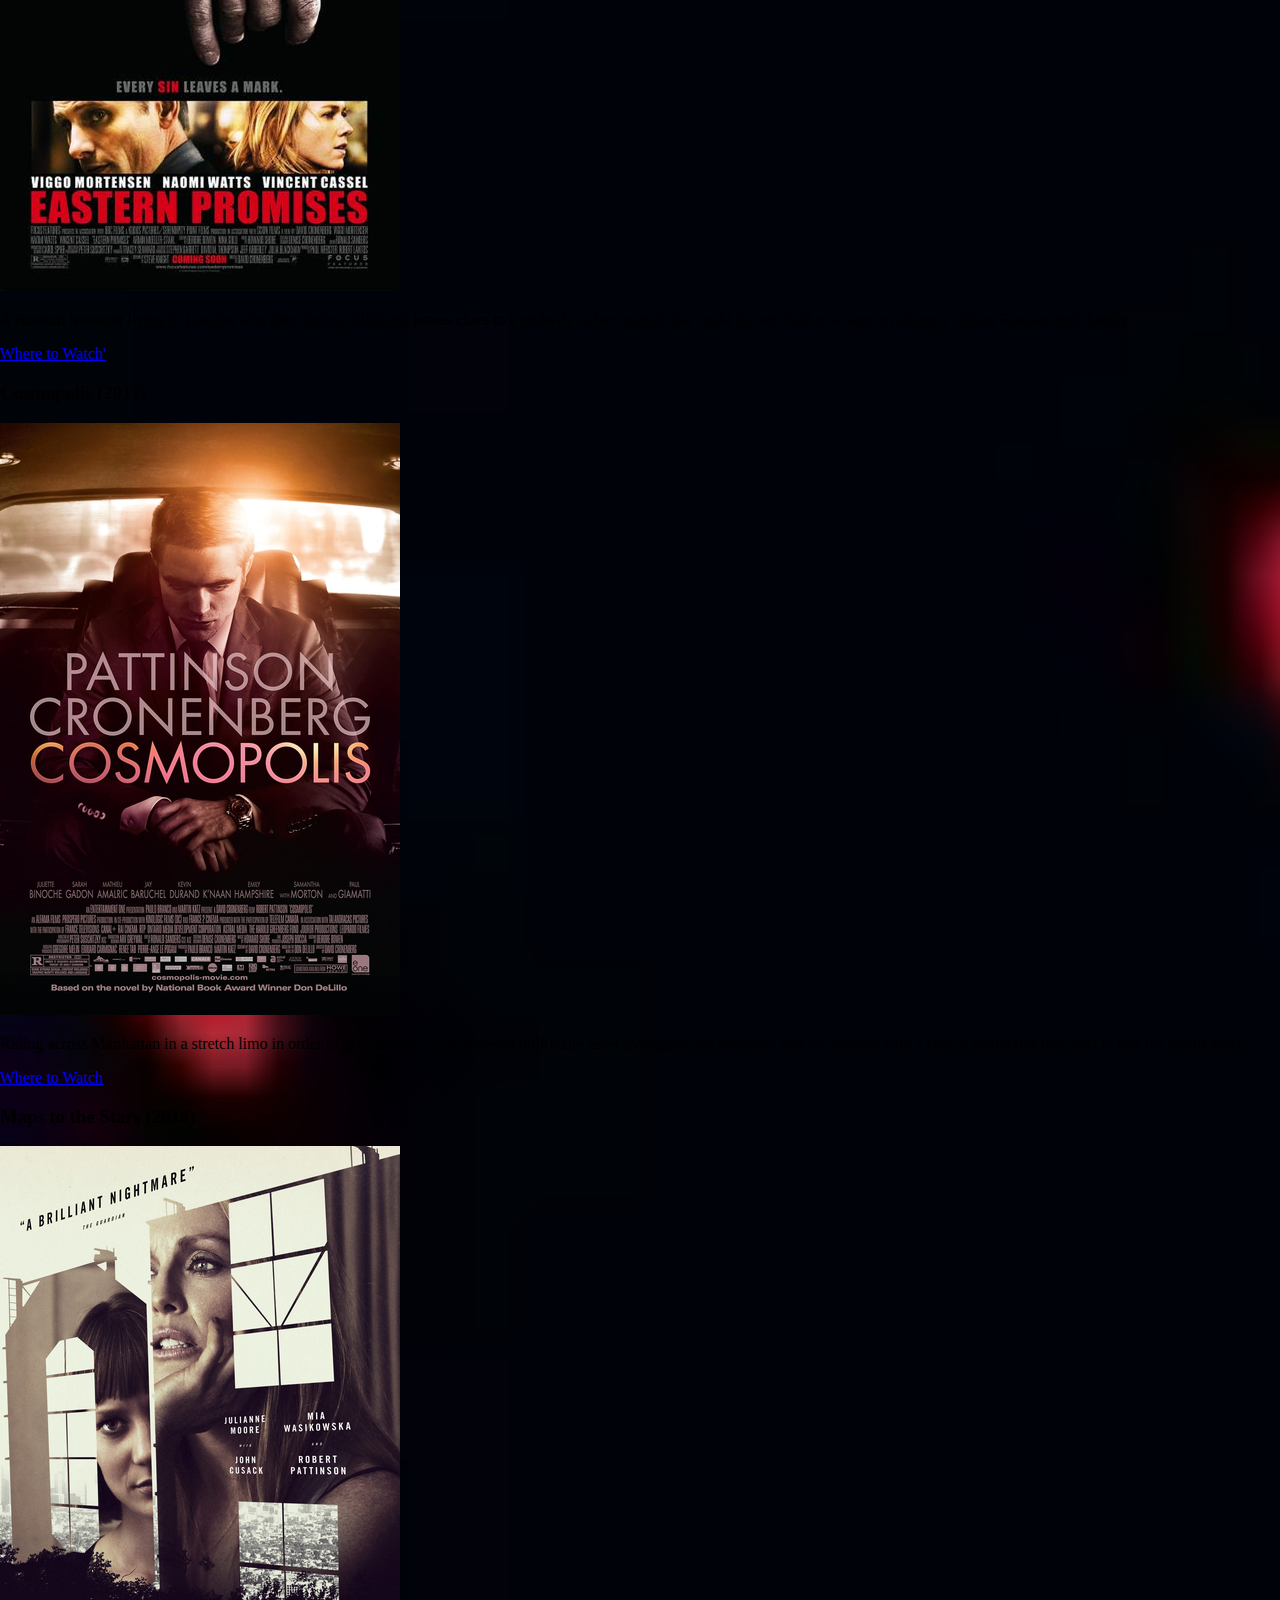
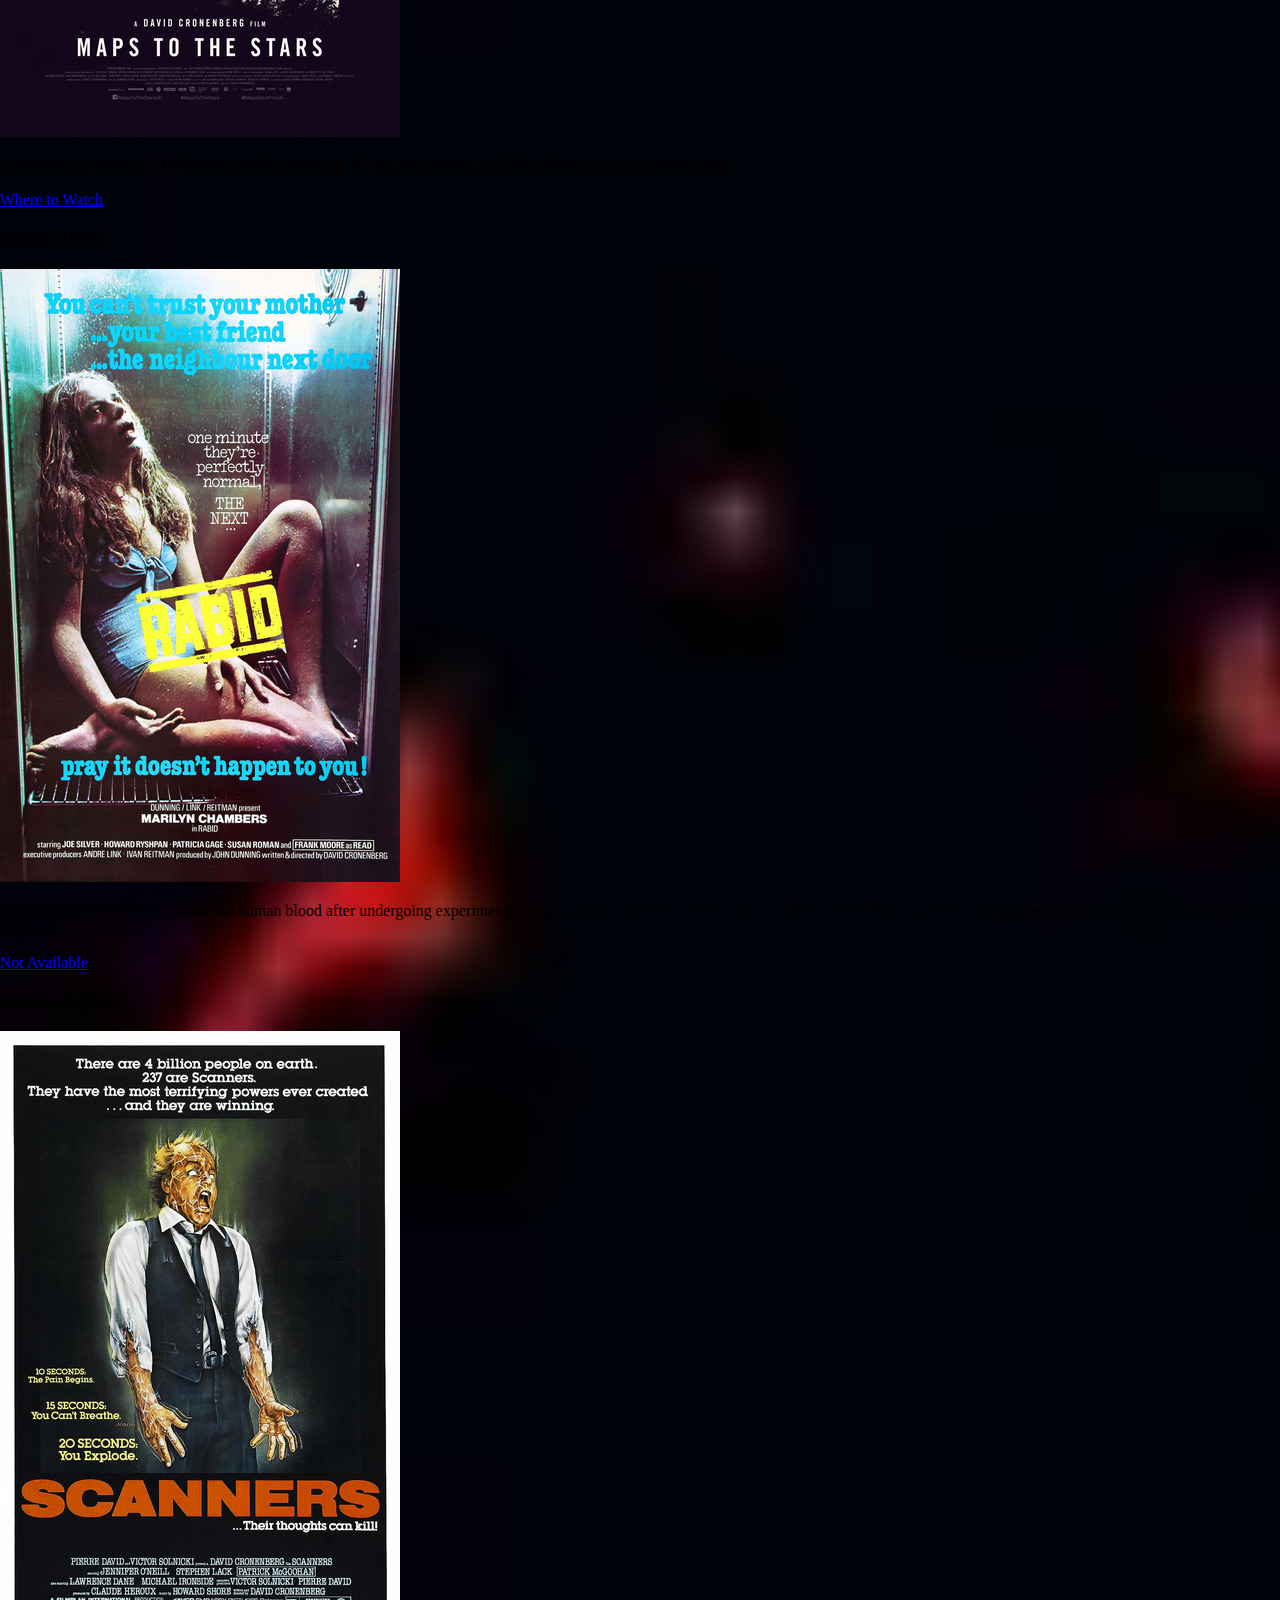
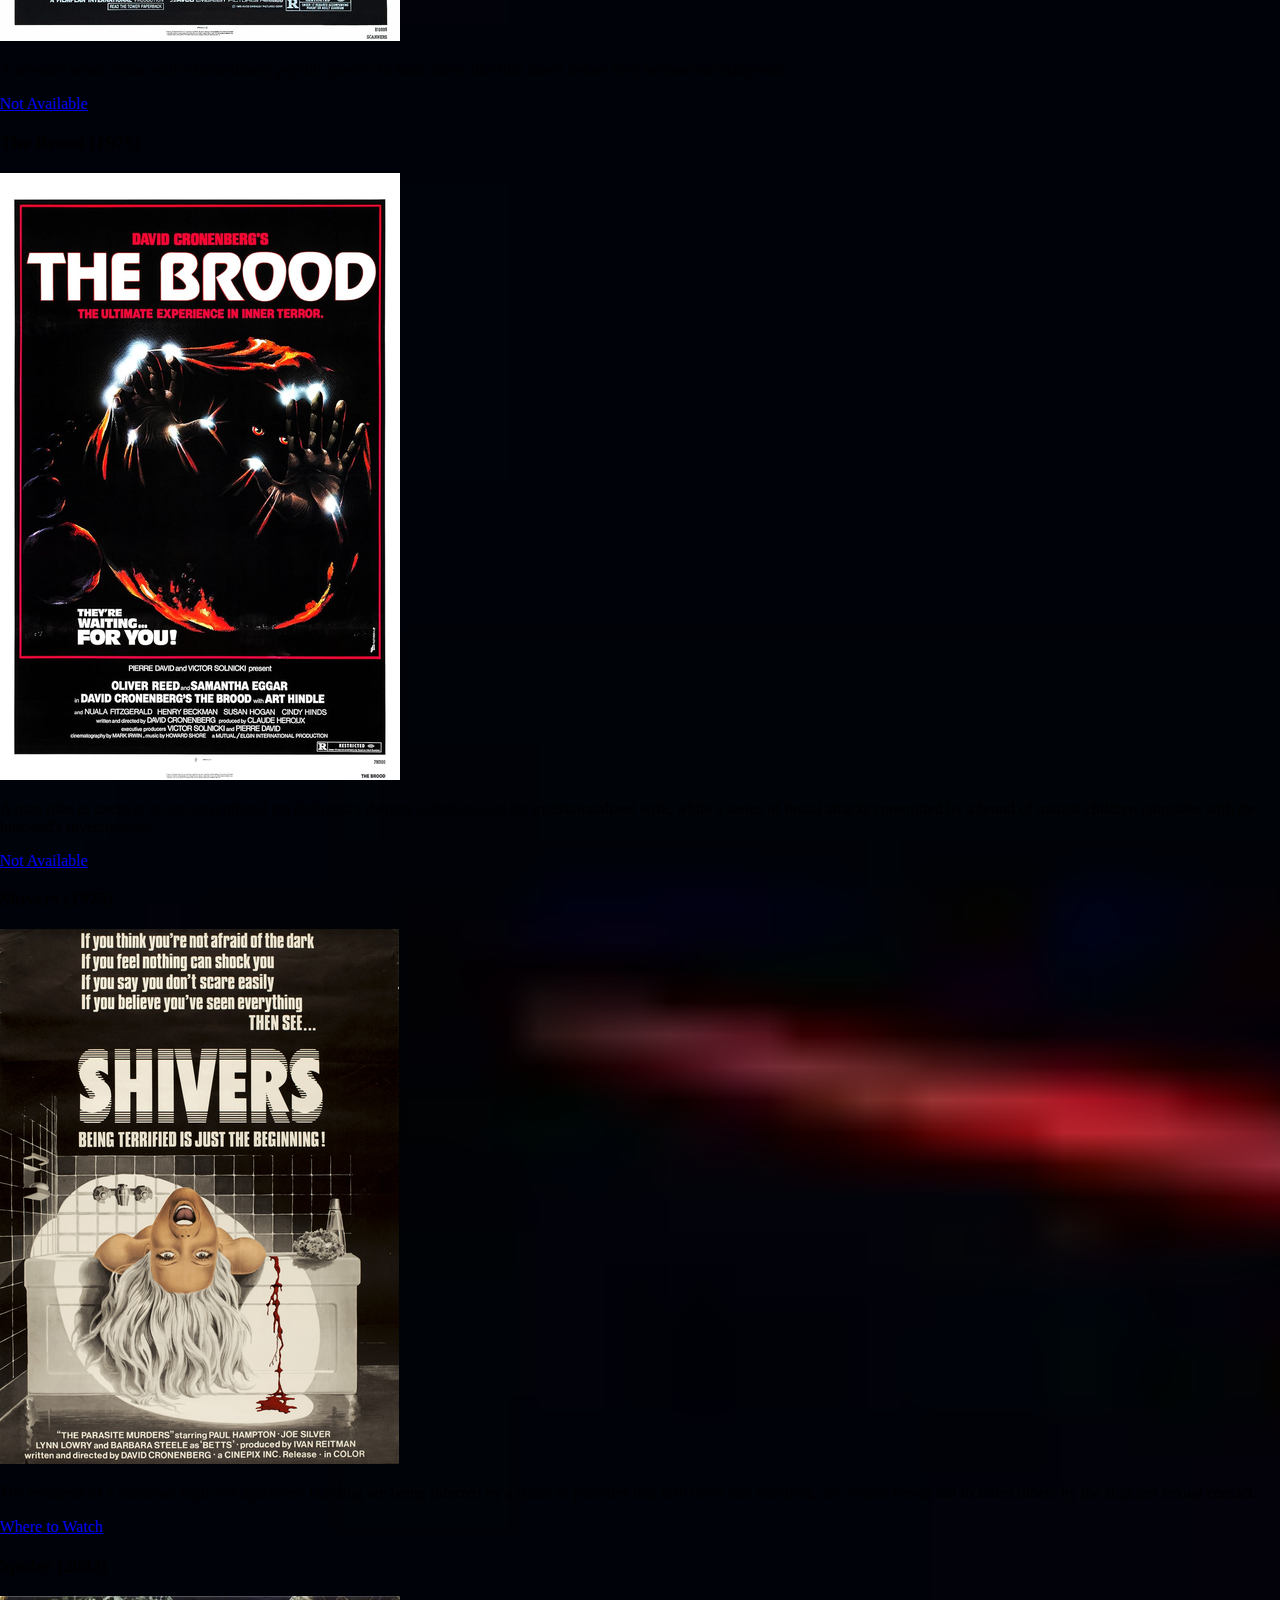
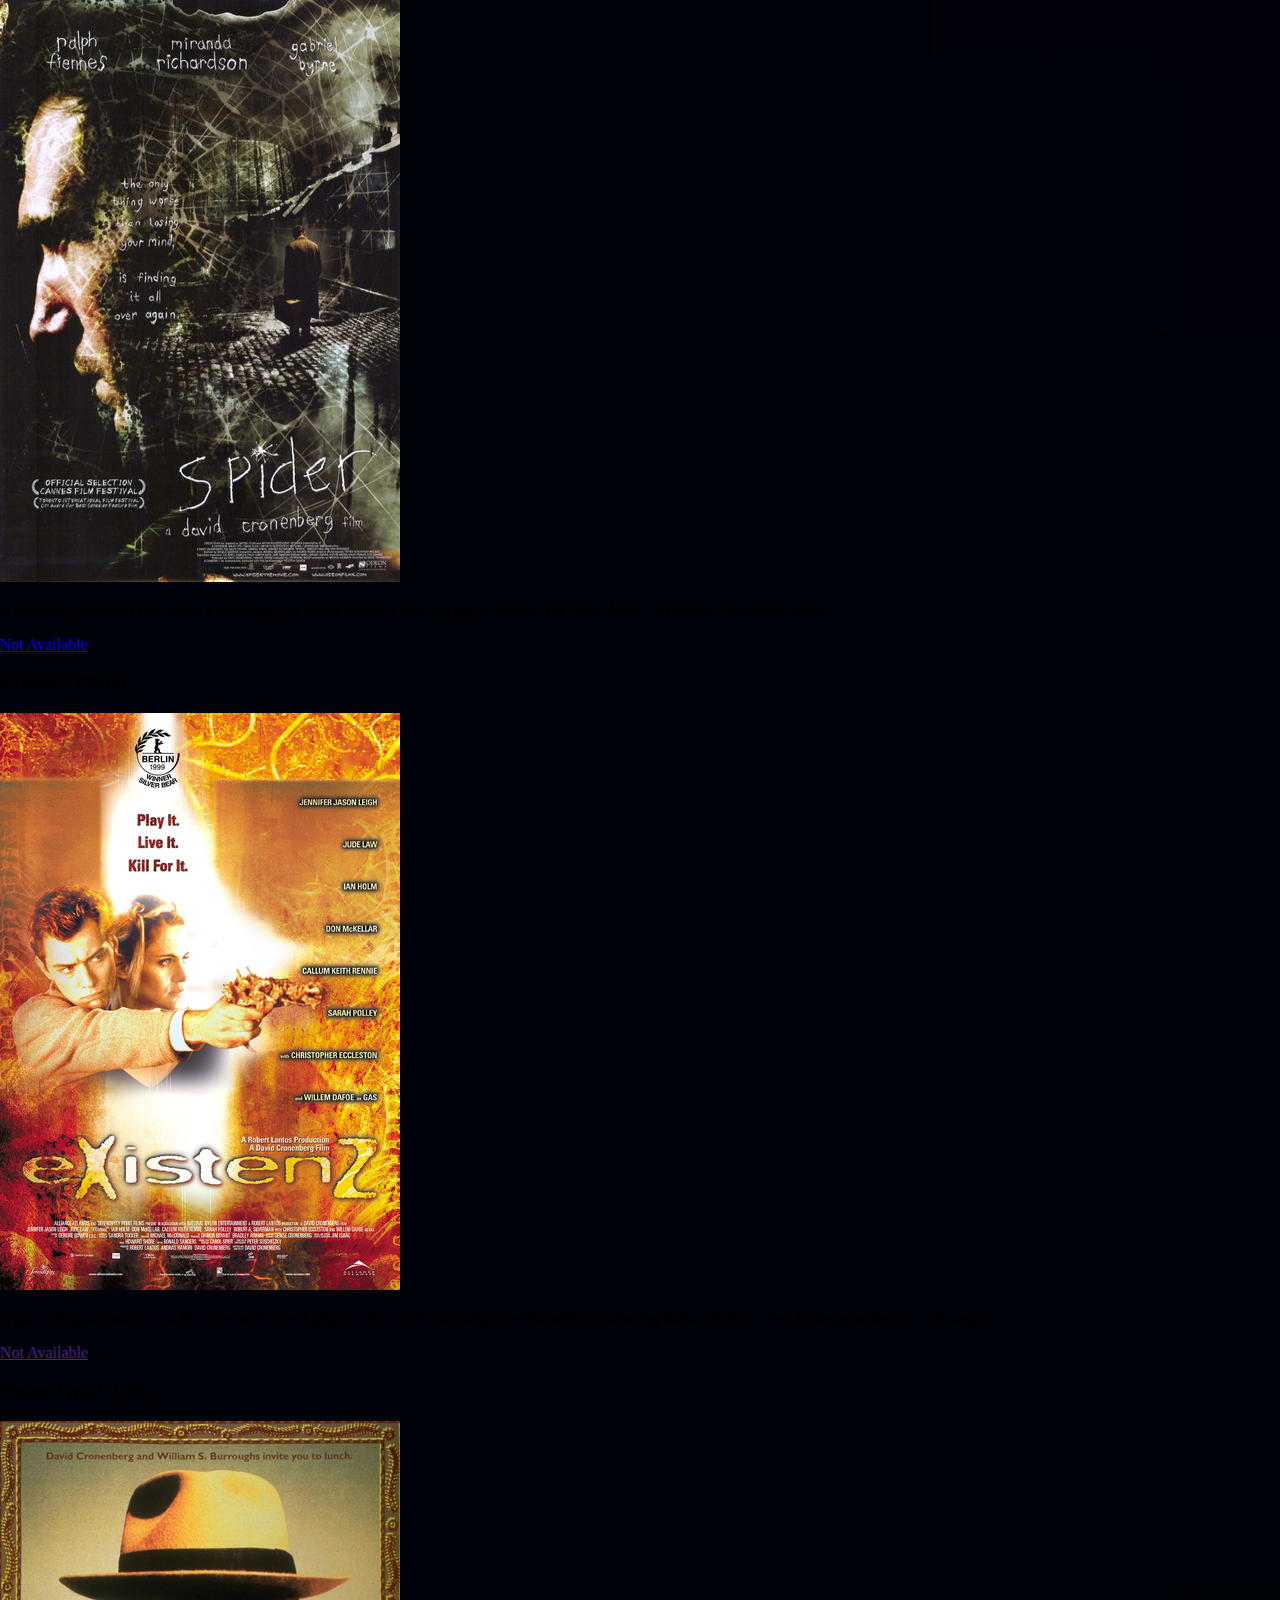
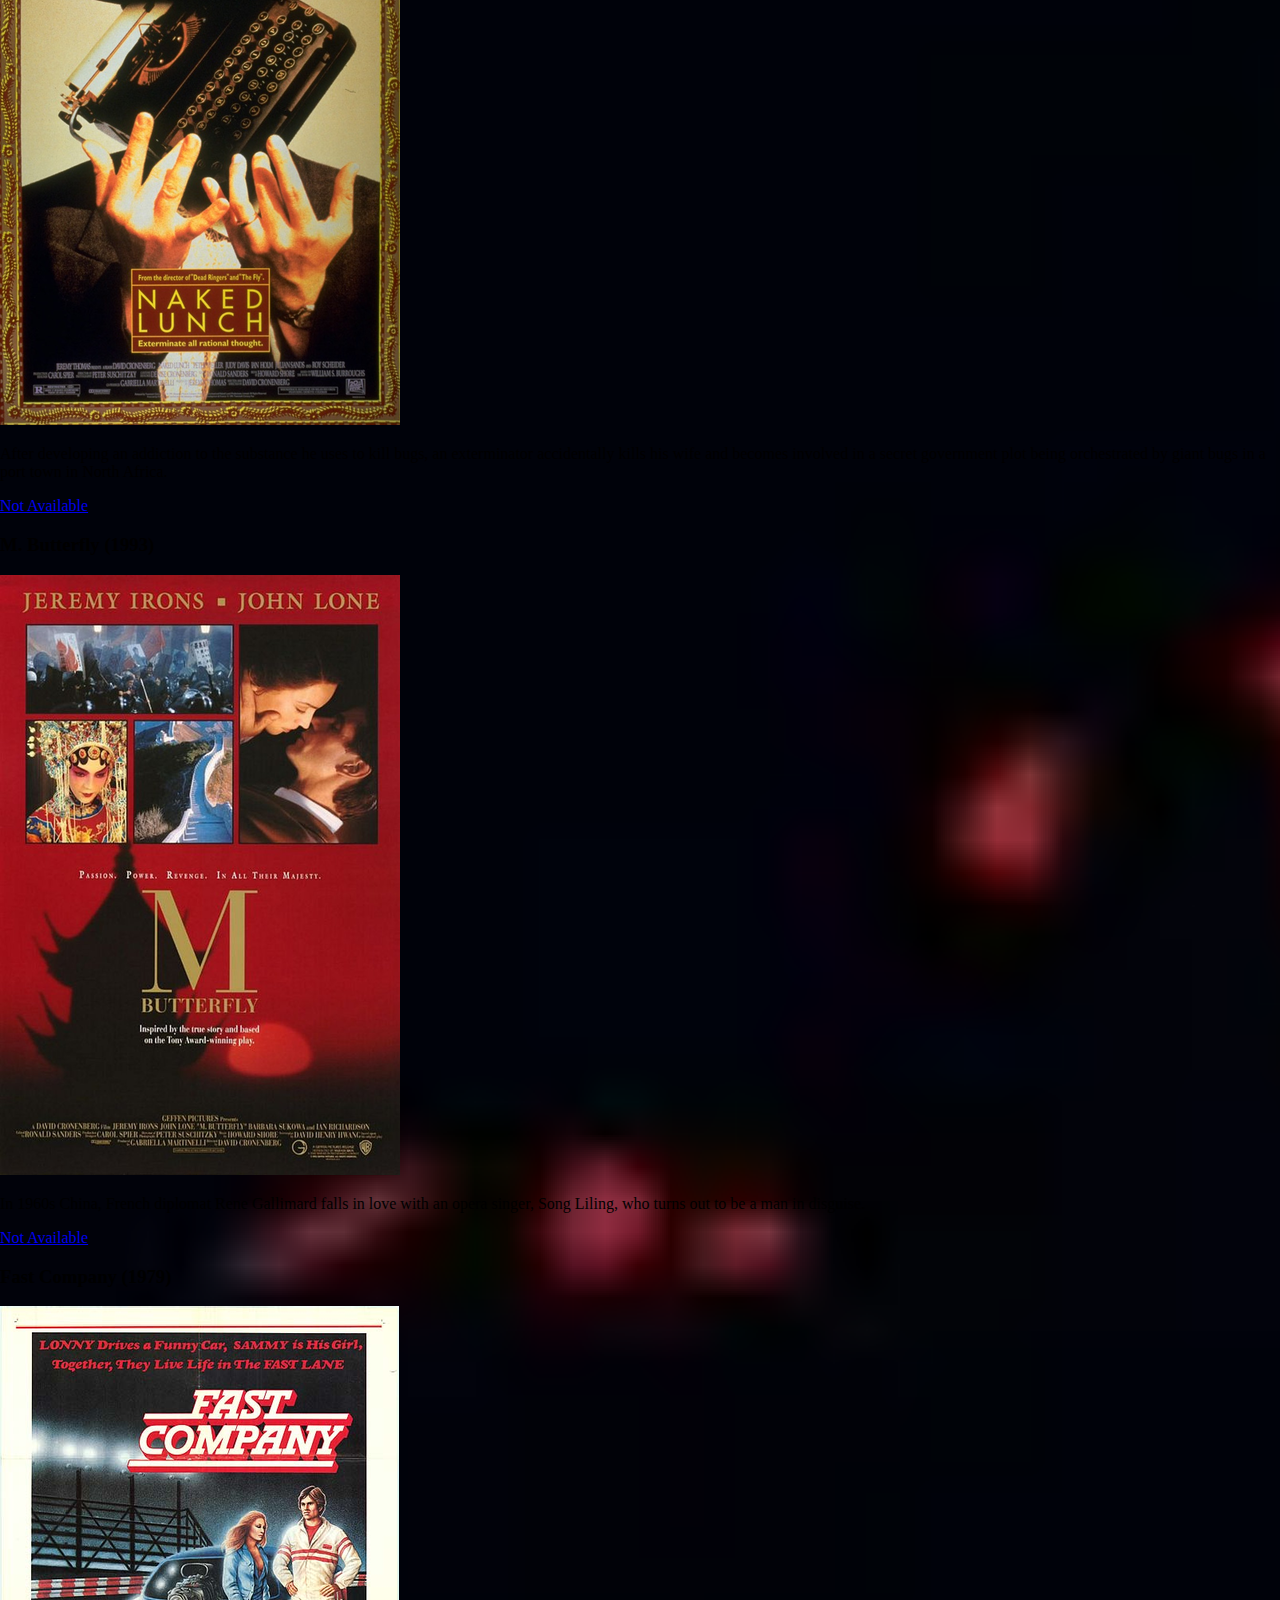
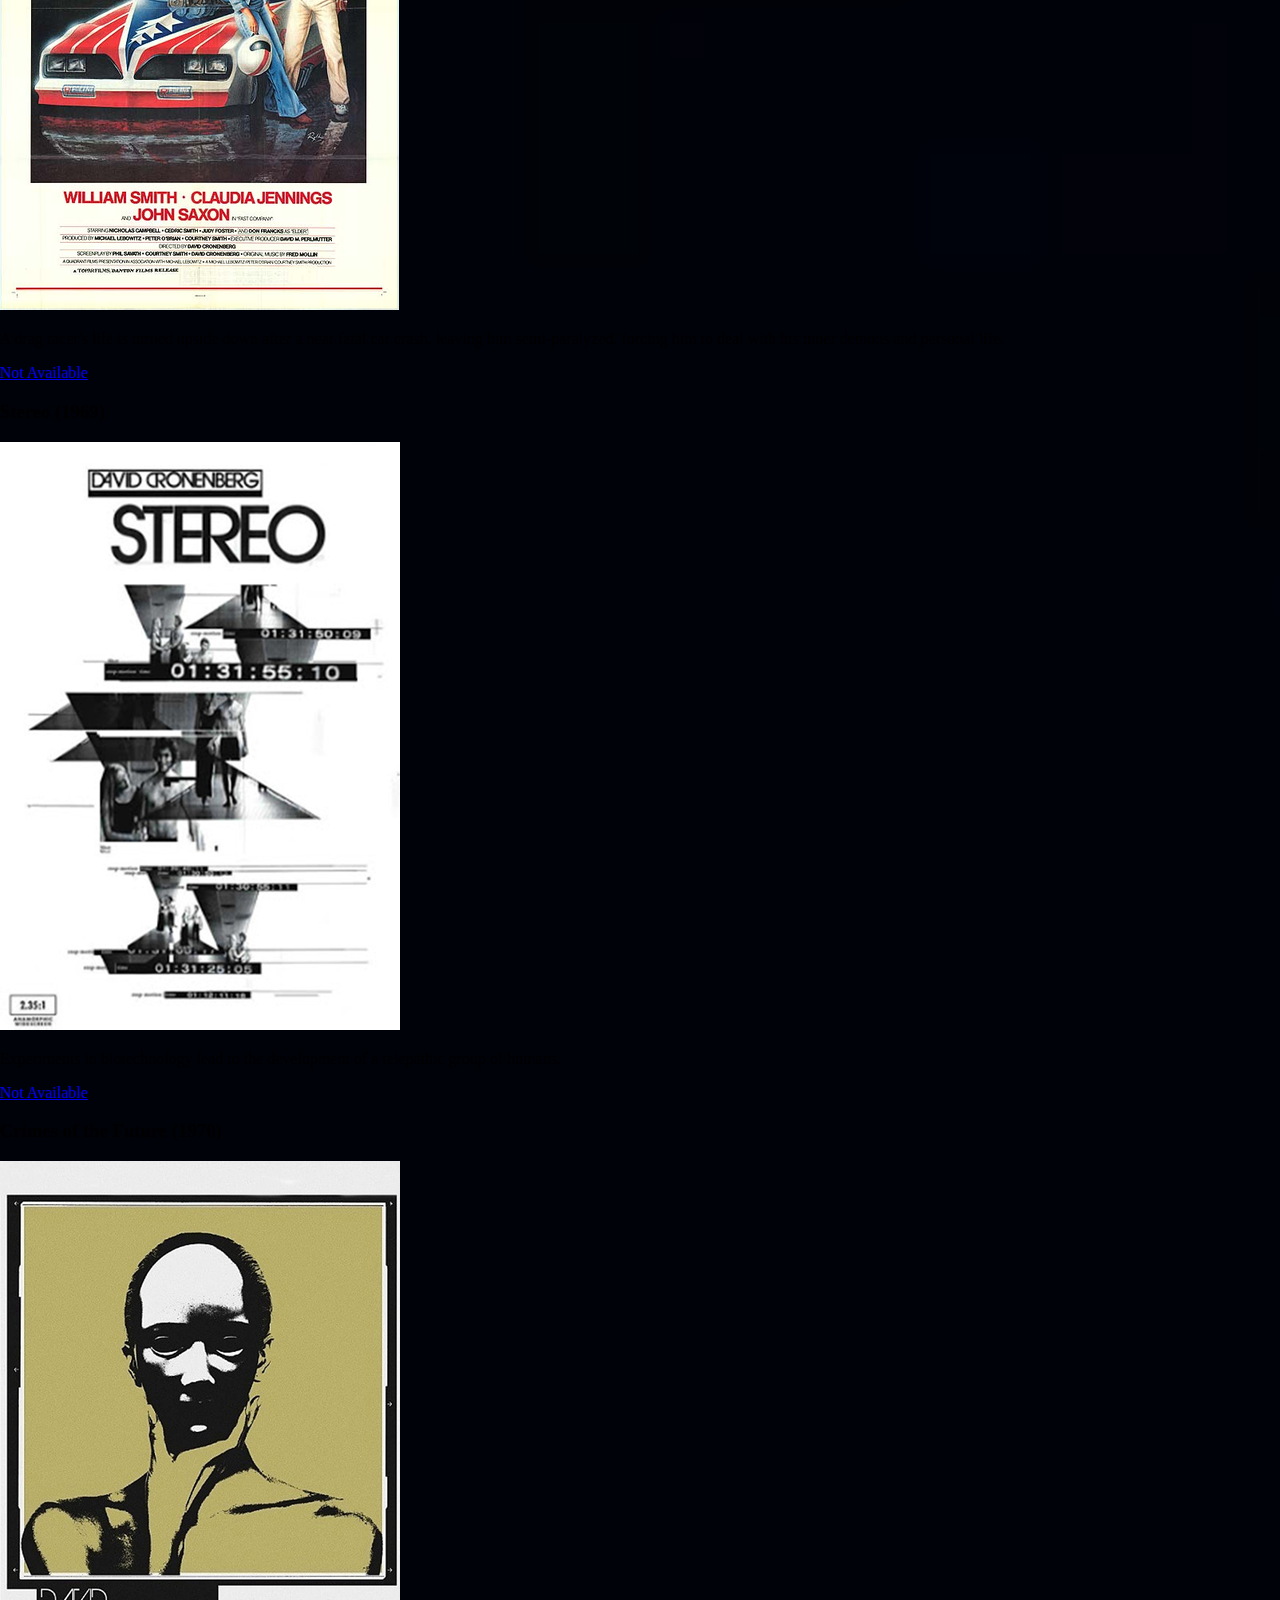
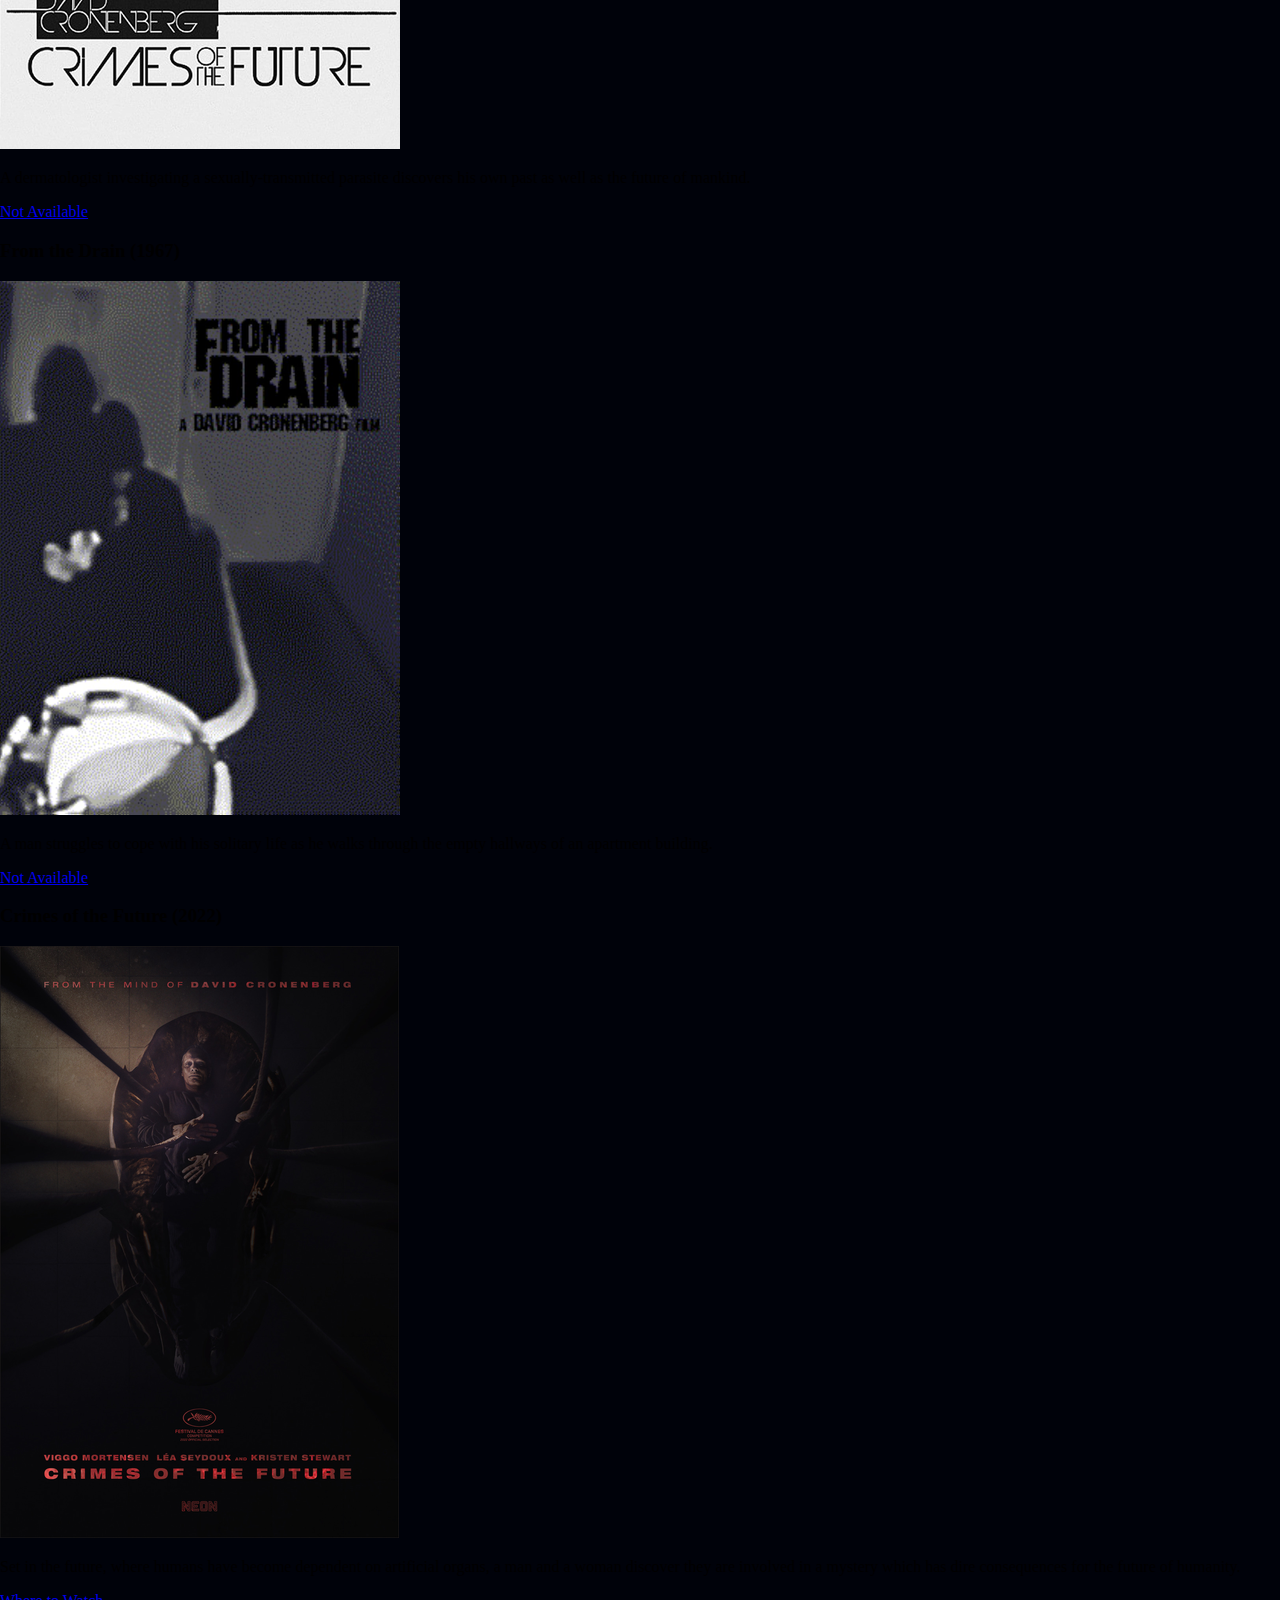
==== commit 7ff6727f: "Commit para atividade: Backgroud image+" ====
--- a/index.html
+++ b/index.html
@@ -35,19 +35,20 @@
 
     <!--ESPAÇO PARA A BIOGRAFIA DO AUTOR-->
 
-    <div class="bio">
+<div class="bio">
+    <div class="bio-info">
         <p>David Paul Cronenberg (born March 15, 1943) is a Canadian film director and screenwriter.
             He is a principal originator of the body horror genre, with his films exploring visceral bodily
-            transformation,
-            infectious diseases, and the intertwining of the psychological, physical, and technological. </p>
+            transformation, infectious diseases, and the intertwining of the psychological, physical, and technological.</p>
+    </div>
+    <div class="image">
         <img src="imagens/david-cronenberg.jpg" alt="David Cronenberg - rosto">
-        <p> <q>I think of horror films as art, as films of confrontations. Films that make you confront aspects of your
+        <p><q>I think of horror films as art, as films of confrontations. Films that make you confront aspects of your
                 own
                 life that are difficult to face. Just because you're making a horror film doesn't mean you can't make an
                 artful film.</q> - David Cronenberg</p>
-
-
     </div>
+</div>
     <!--ESPAÇO DE DISPLAY DE FILMES-->
 
     <h2>Filmes:</h2> <!--TITULO DA SUBSEÇÃo-->
--- a/style.css
+++ b/style.css
@@ -71,6 +71,42 @@
     width: 30px;
     margin: 5px;
 }
+
+
+/*BIO SPACE:*/
+.bio {
+    display: flex;
+    flex-direction: row-reverse;
+    align-items: center;
+    background-color: var(--cambridgeBlue);
+    padding: 20px;
+    margin: 50px;
+    border-radius: 25px;
+}
+
+.bio-info {
+    flex: 1;
+    text-align: center;
+}
+
+.image {
+    flex: 1;
+    margin-left: 20px; /* Adjust margin as needed */
+}
+
+.image img {
+    max-width: 100%;
+}
+
+.image p {
+    text-align: center;
+    font-size: smaller;
+    max-width: 400px;
+    font-family: cursive;
+    color: var(--blackBean);
+}
+
+
 /*384px (Galaxys20)*/
 @media screen and (max-width: 384px) {
     #menu {
@@ -111,4 +147,8 @@
 body{
     background-color: var(--blueMunselII);
     margin: 0;
+    padding-top: 100px;
+    background-image: url(imagens/blood-splatter-background-d1l47m9a8v64vxin.webp);
+    background-repeat: no-repeat;
+    background-size: cover;
 }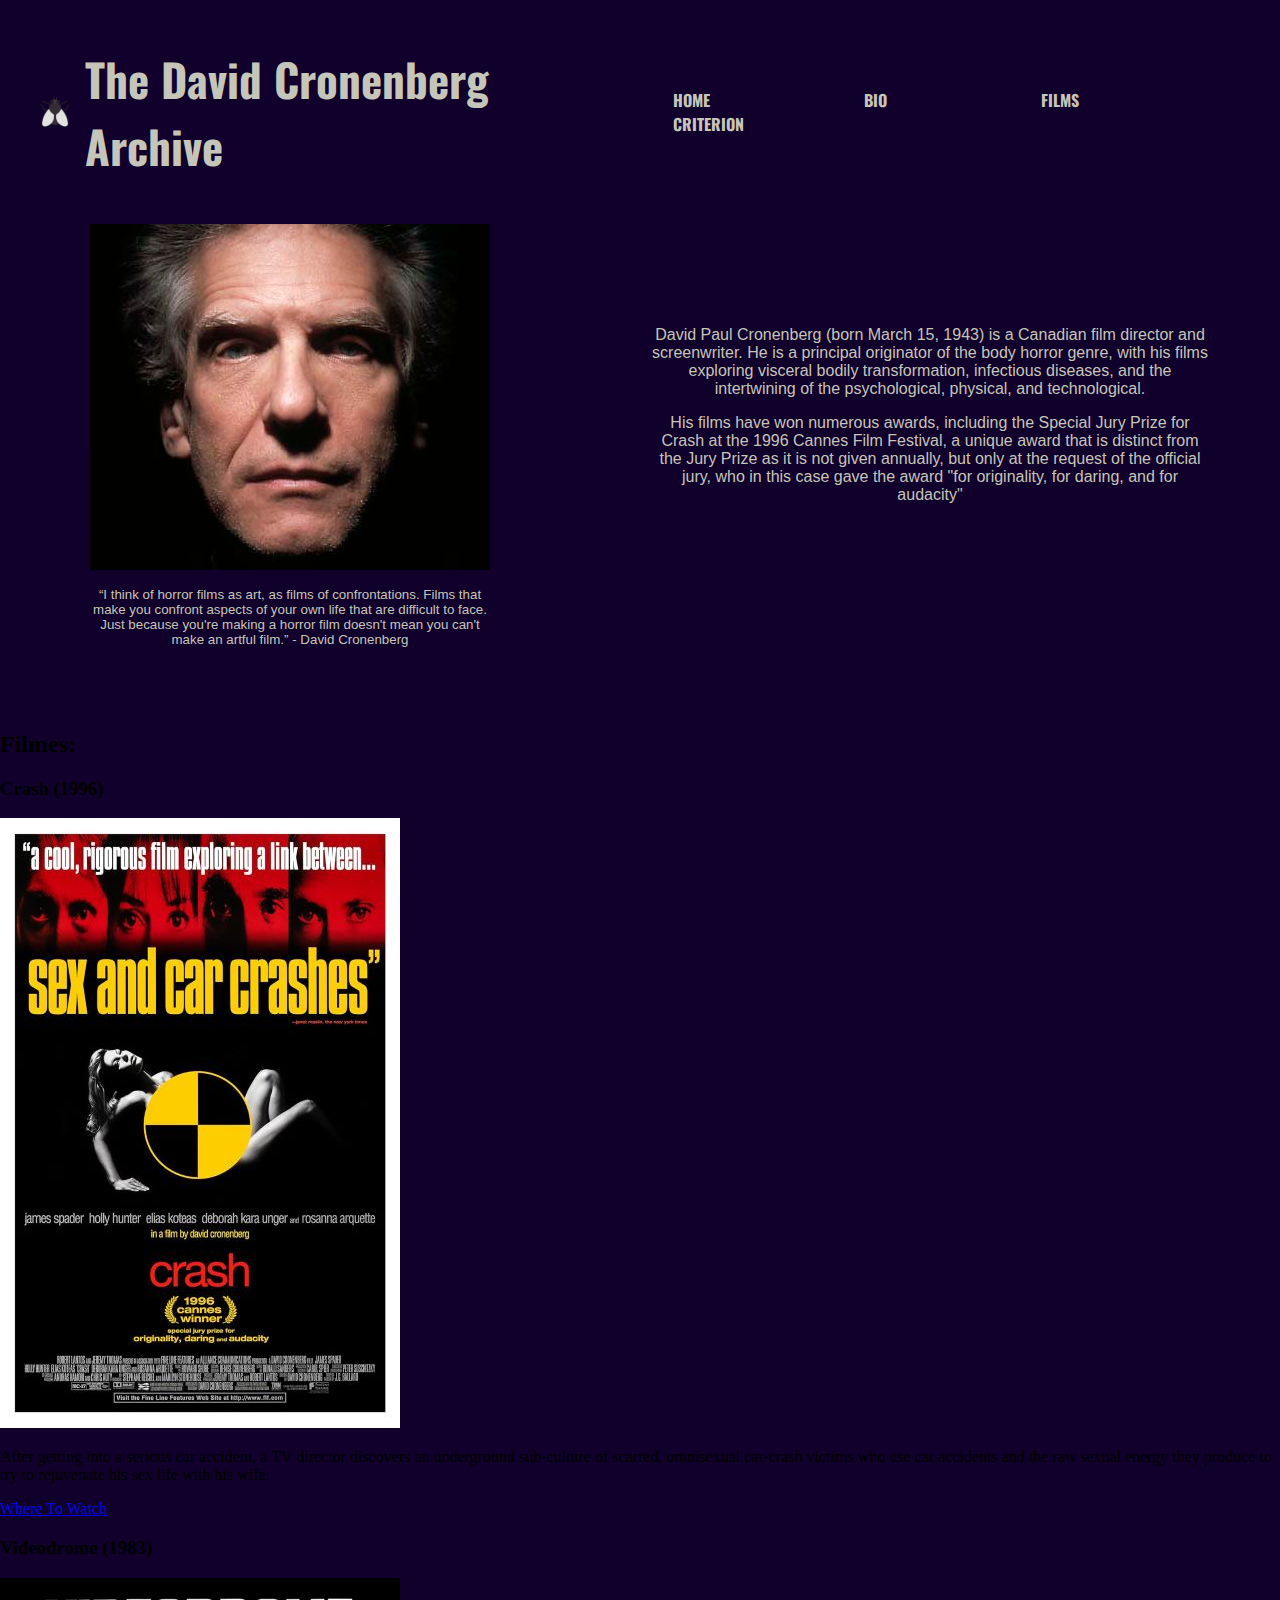
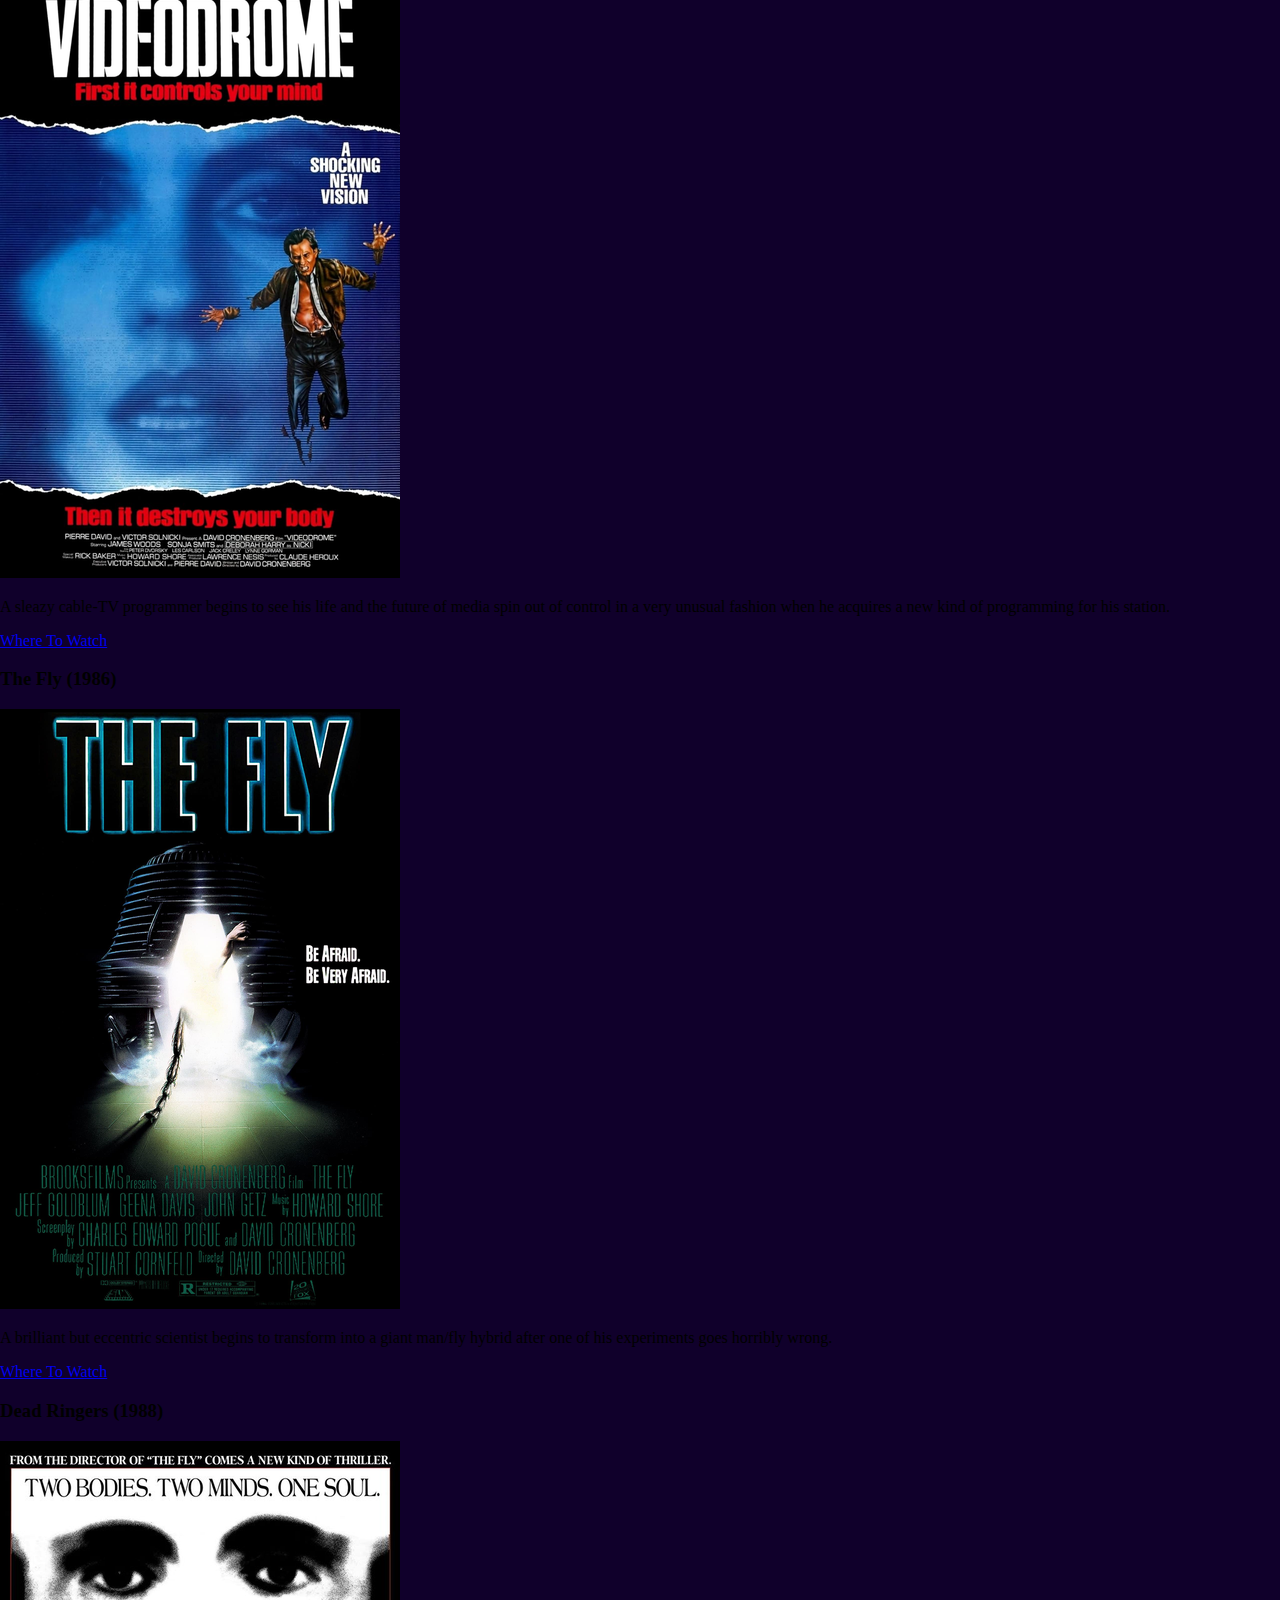
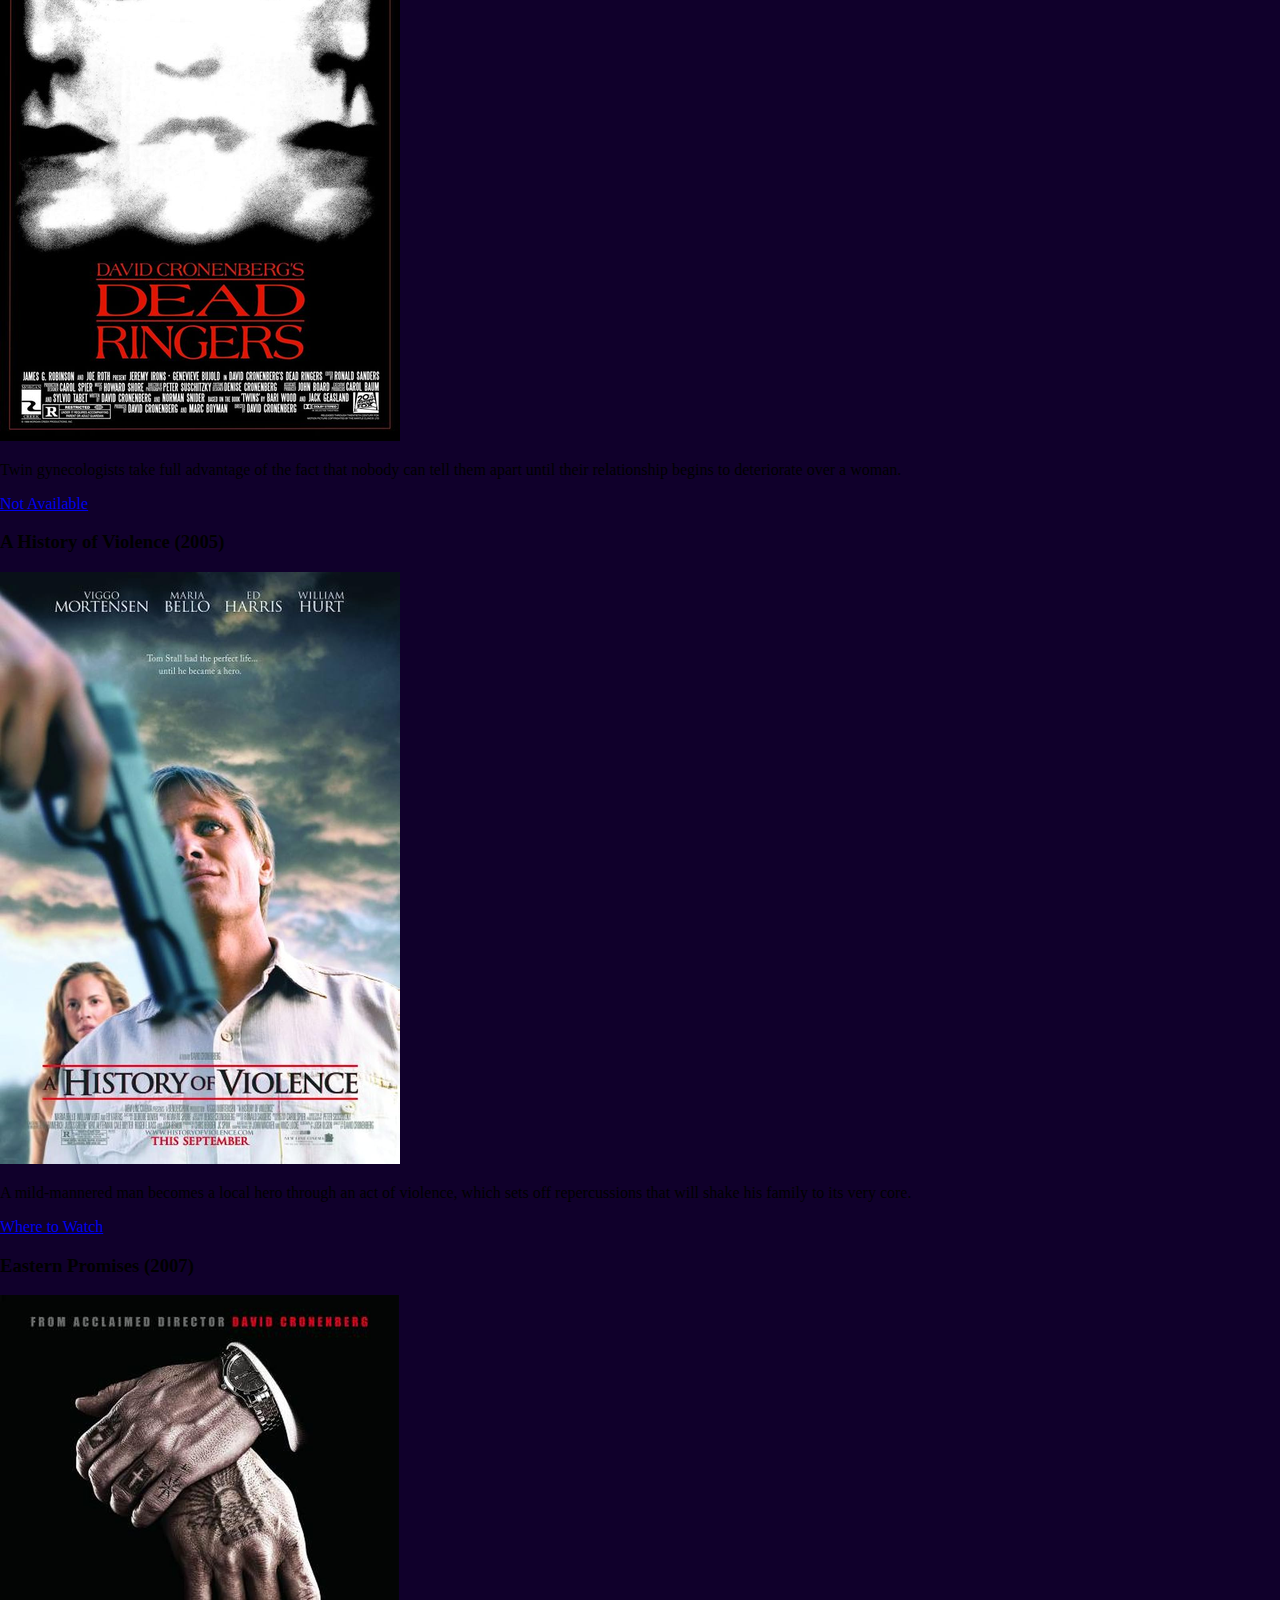
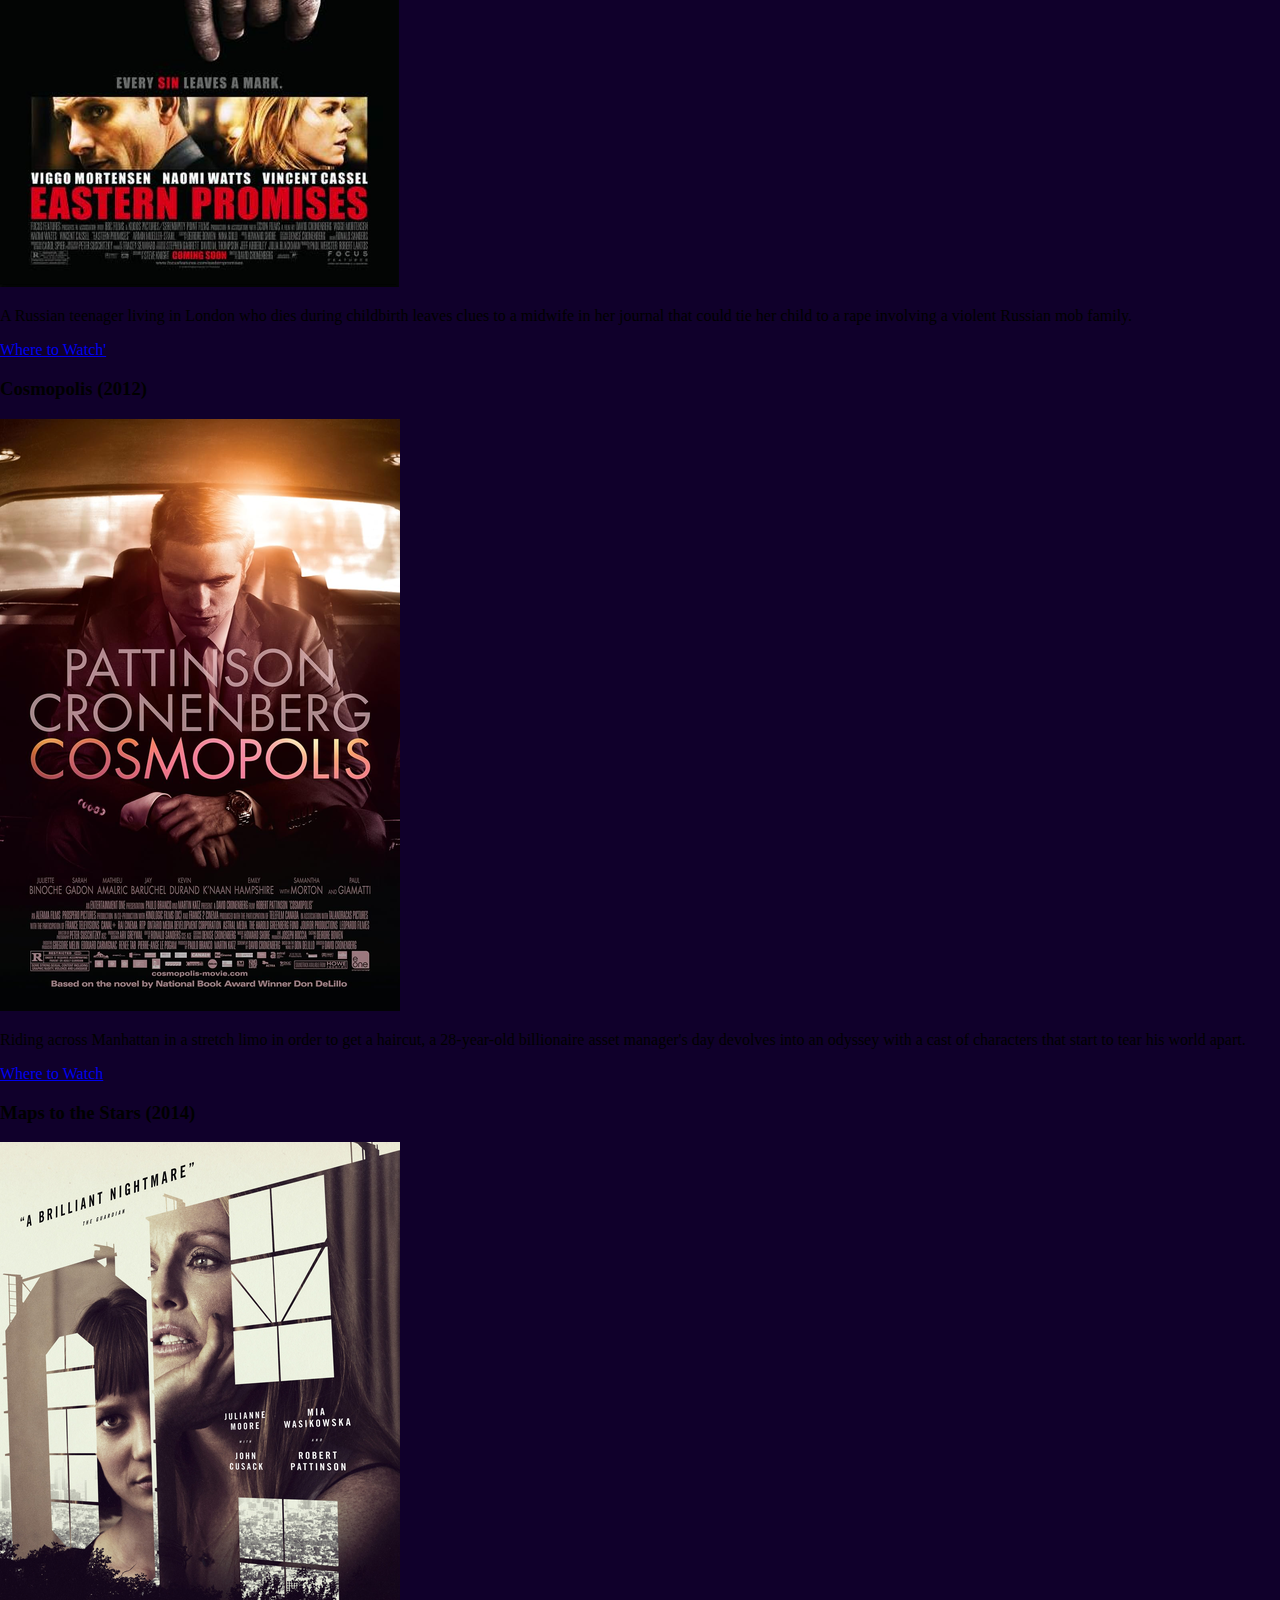
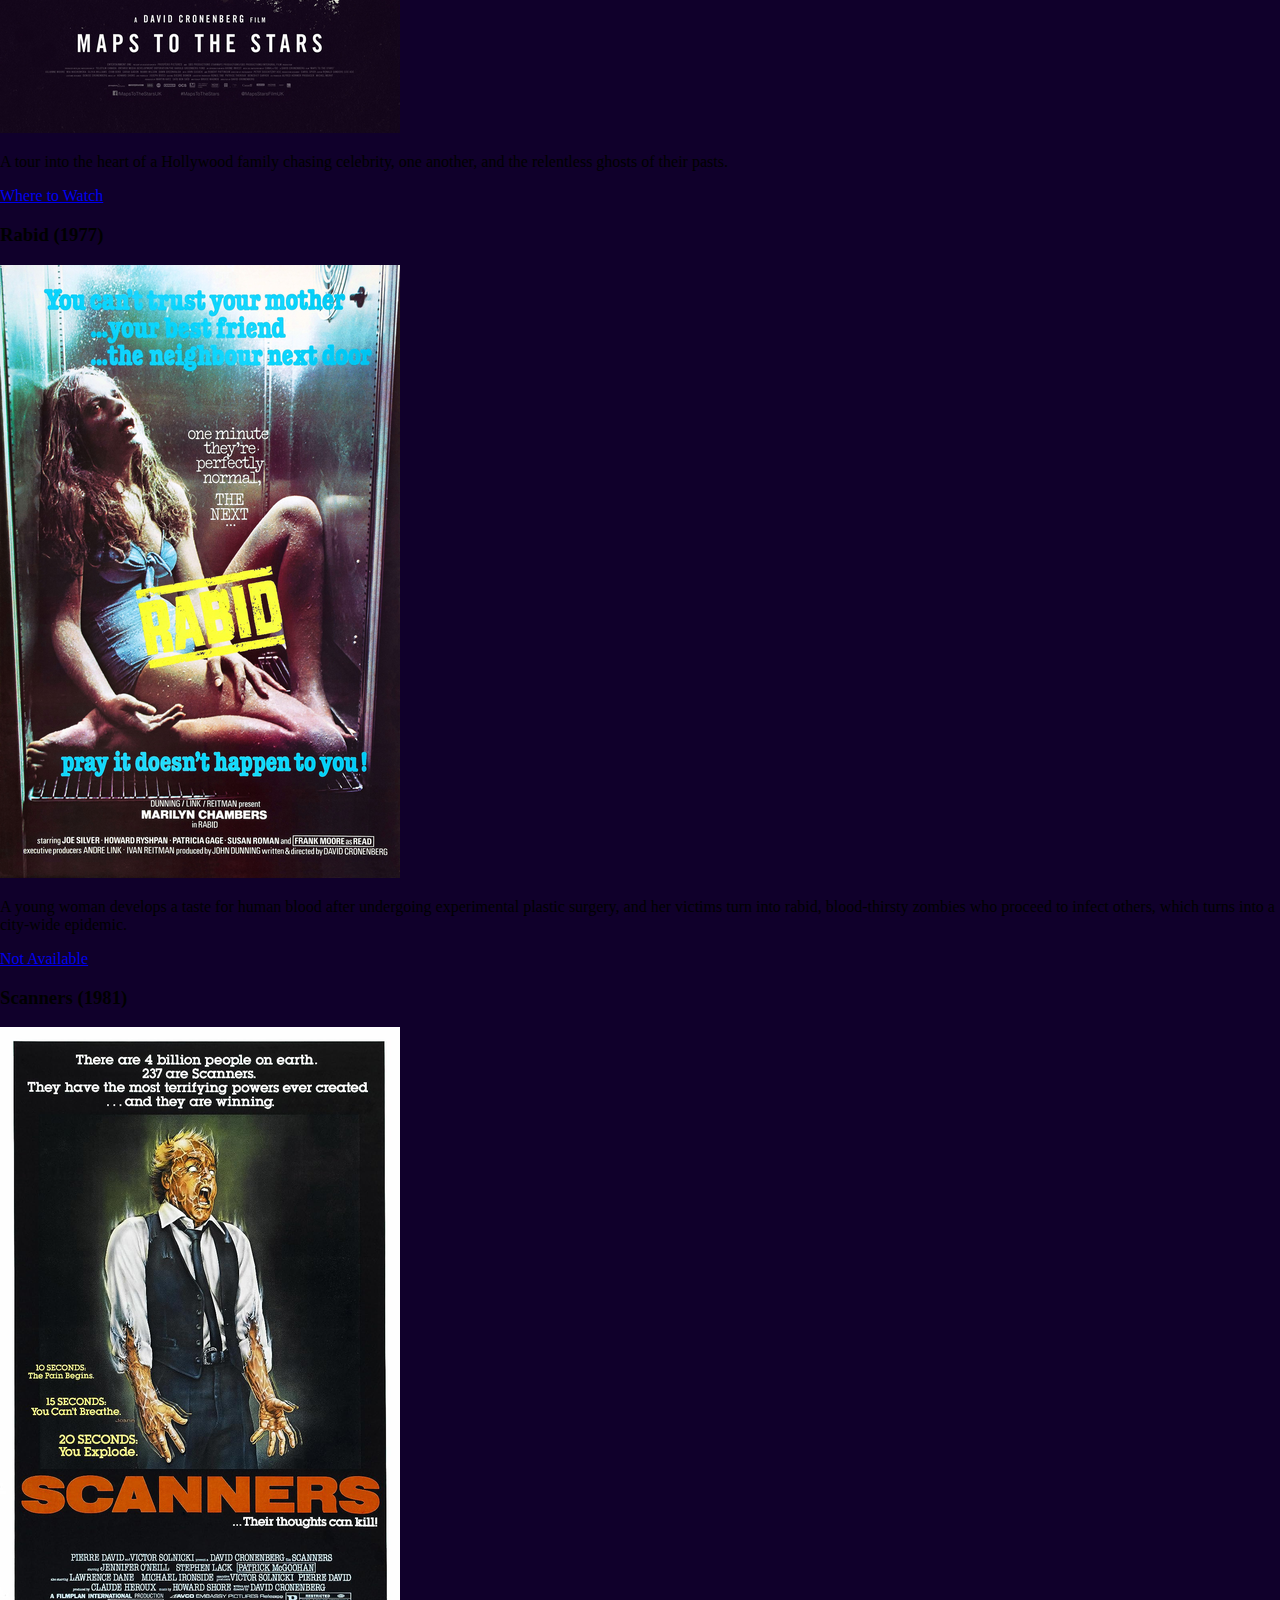
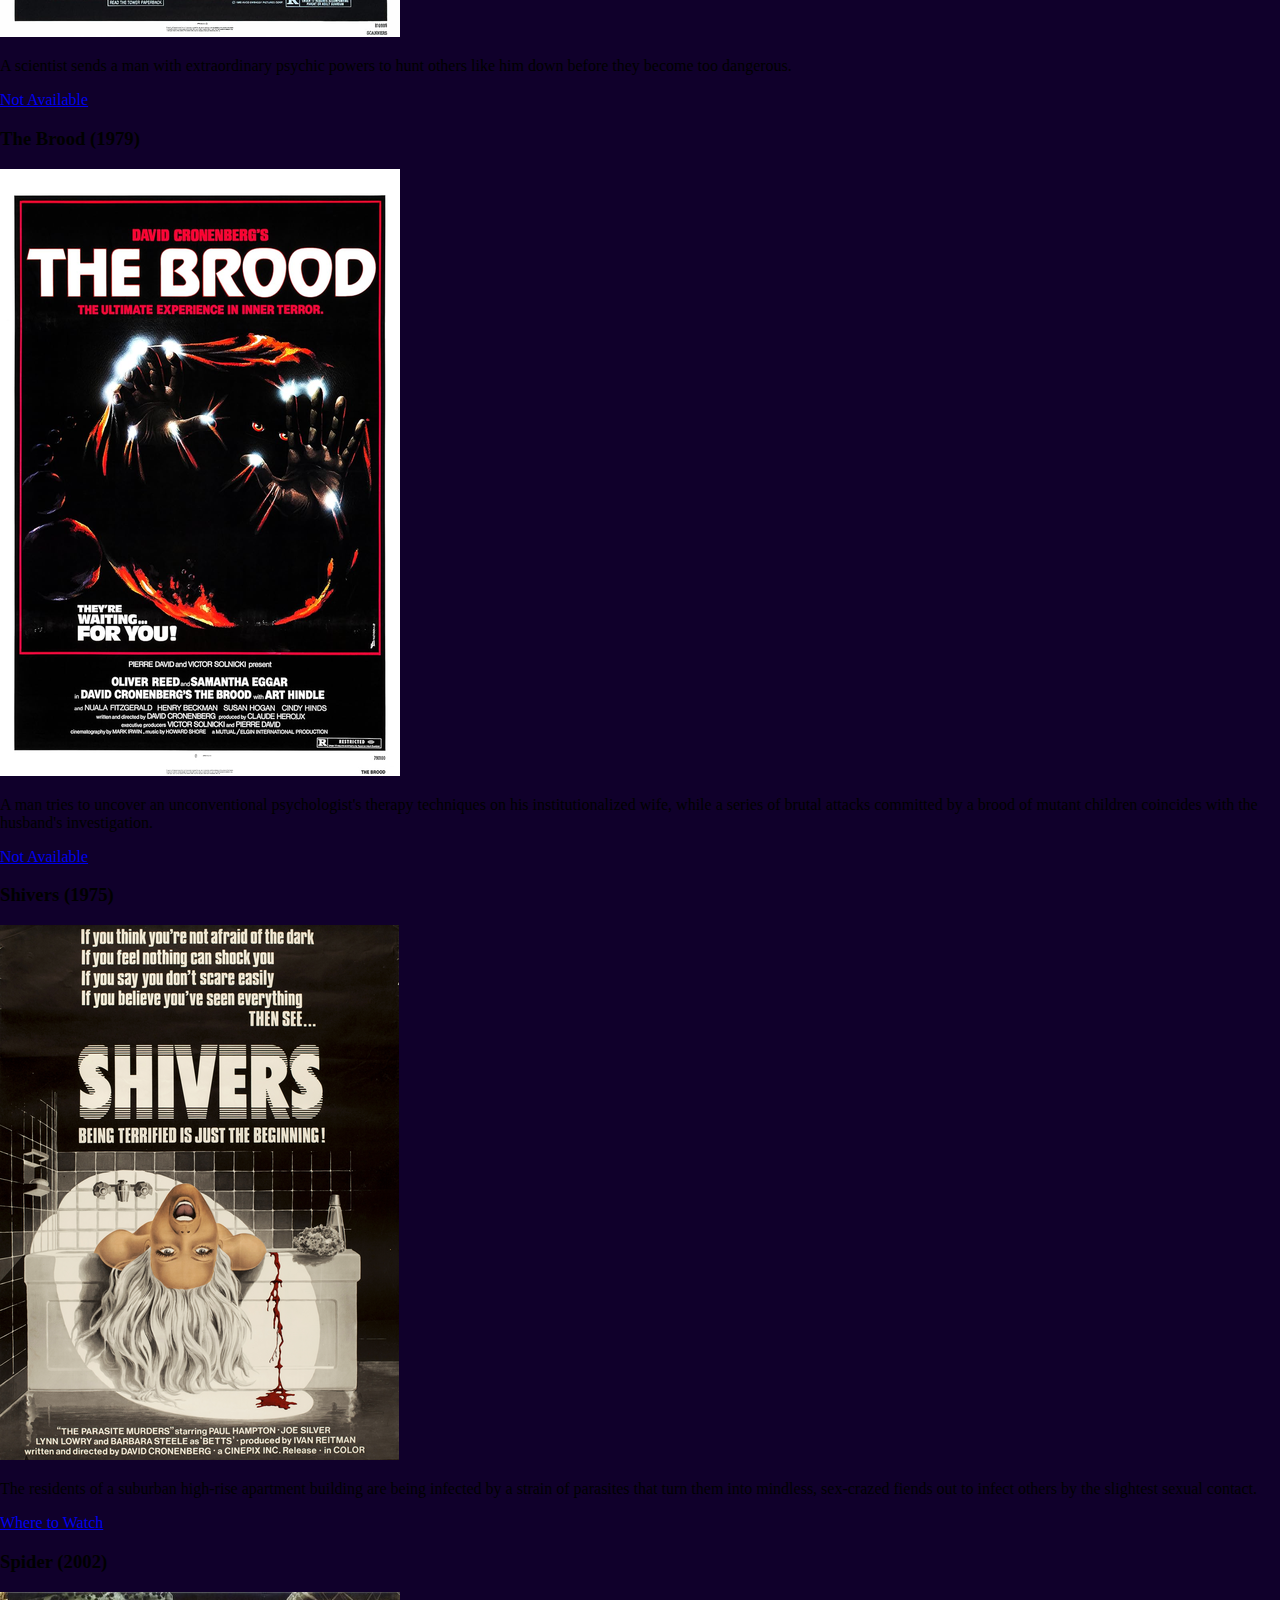
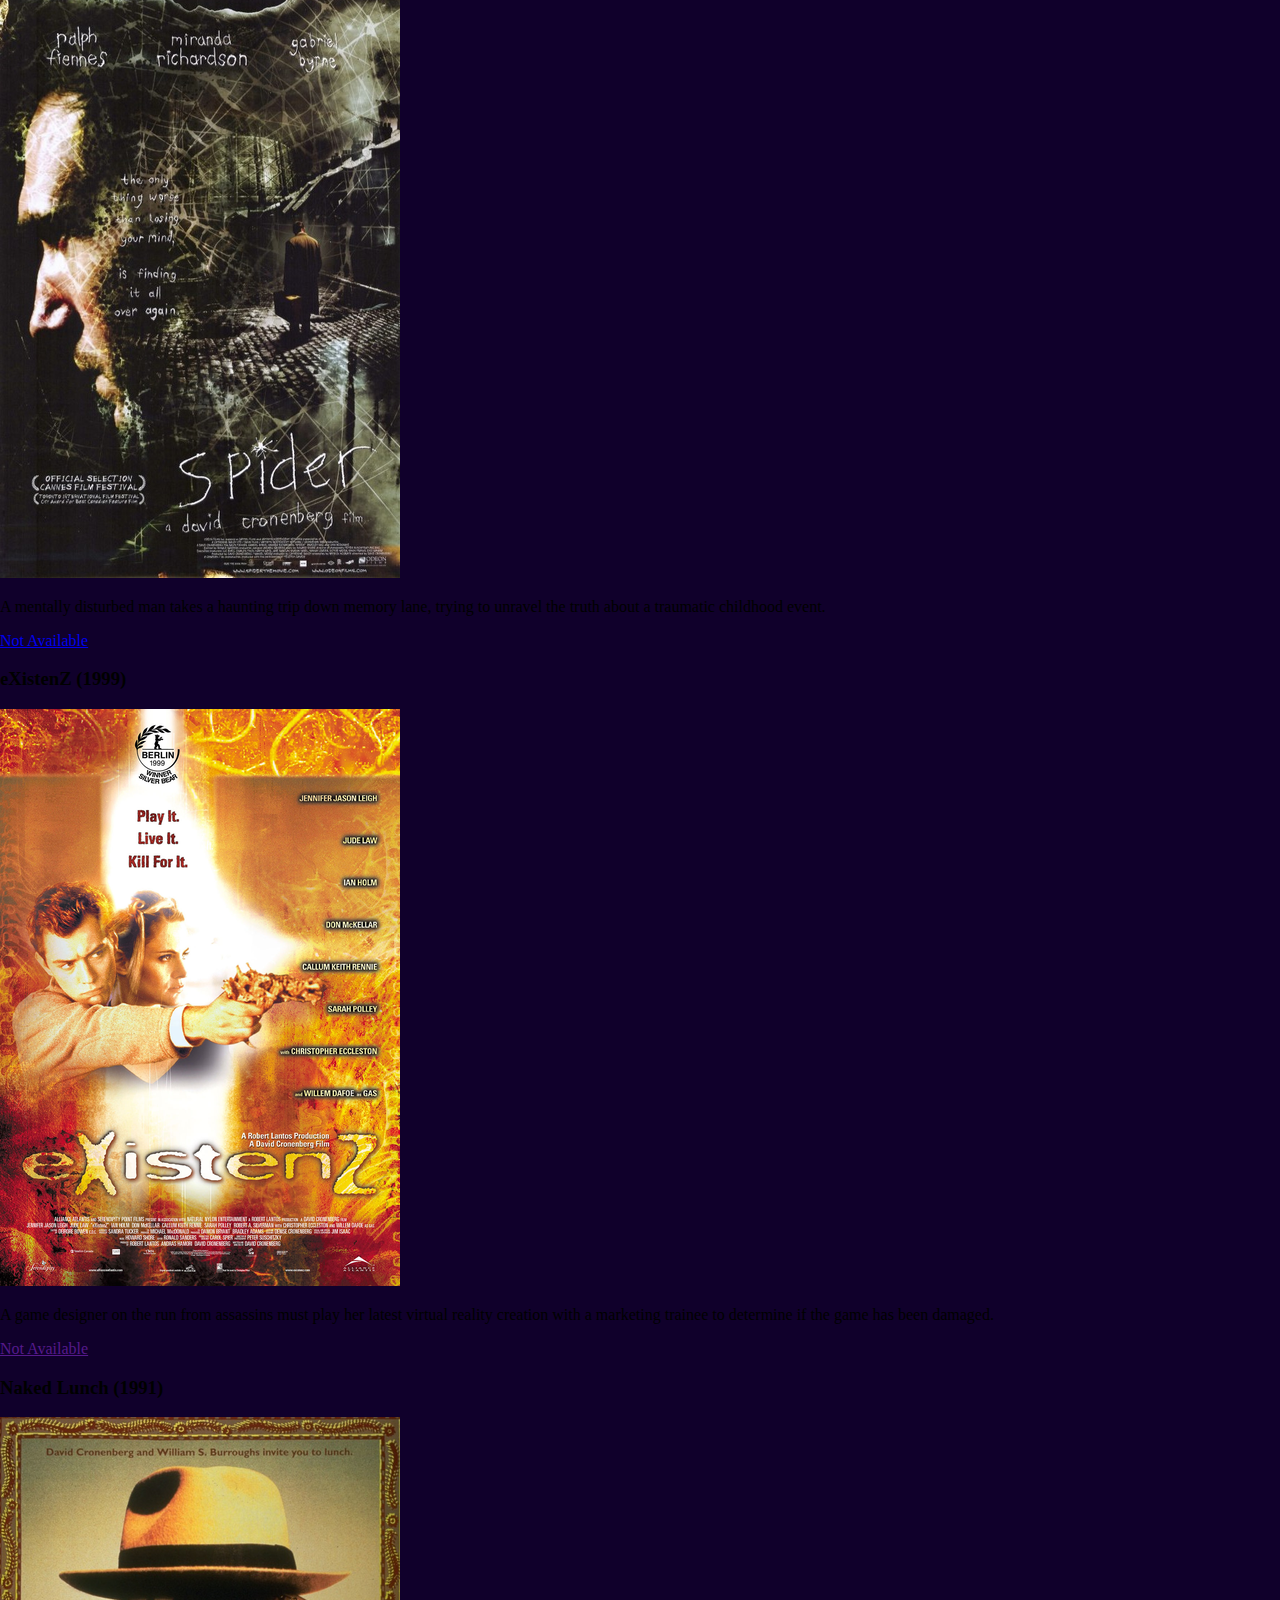
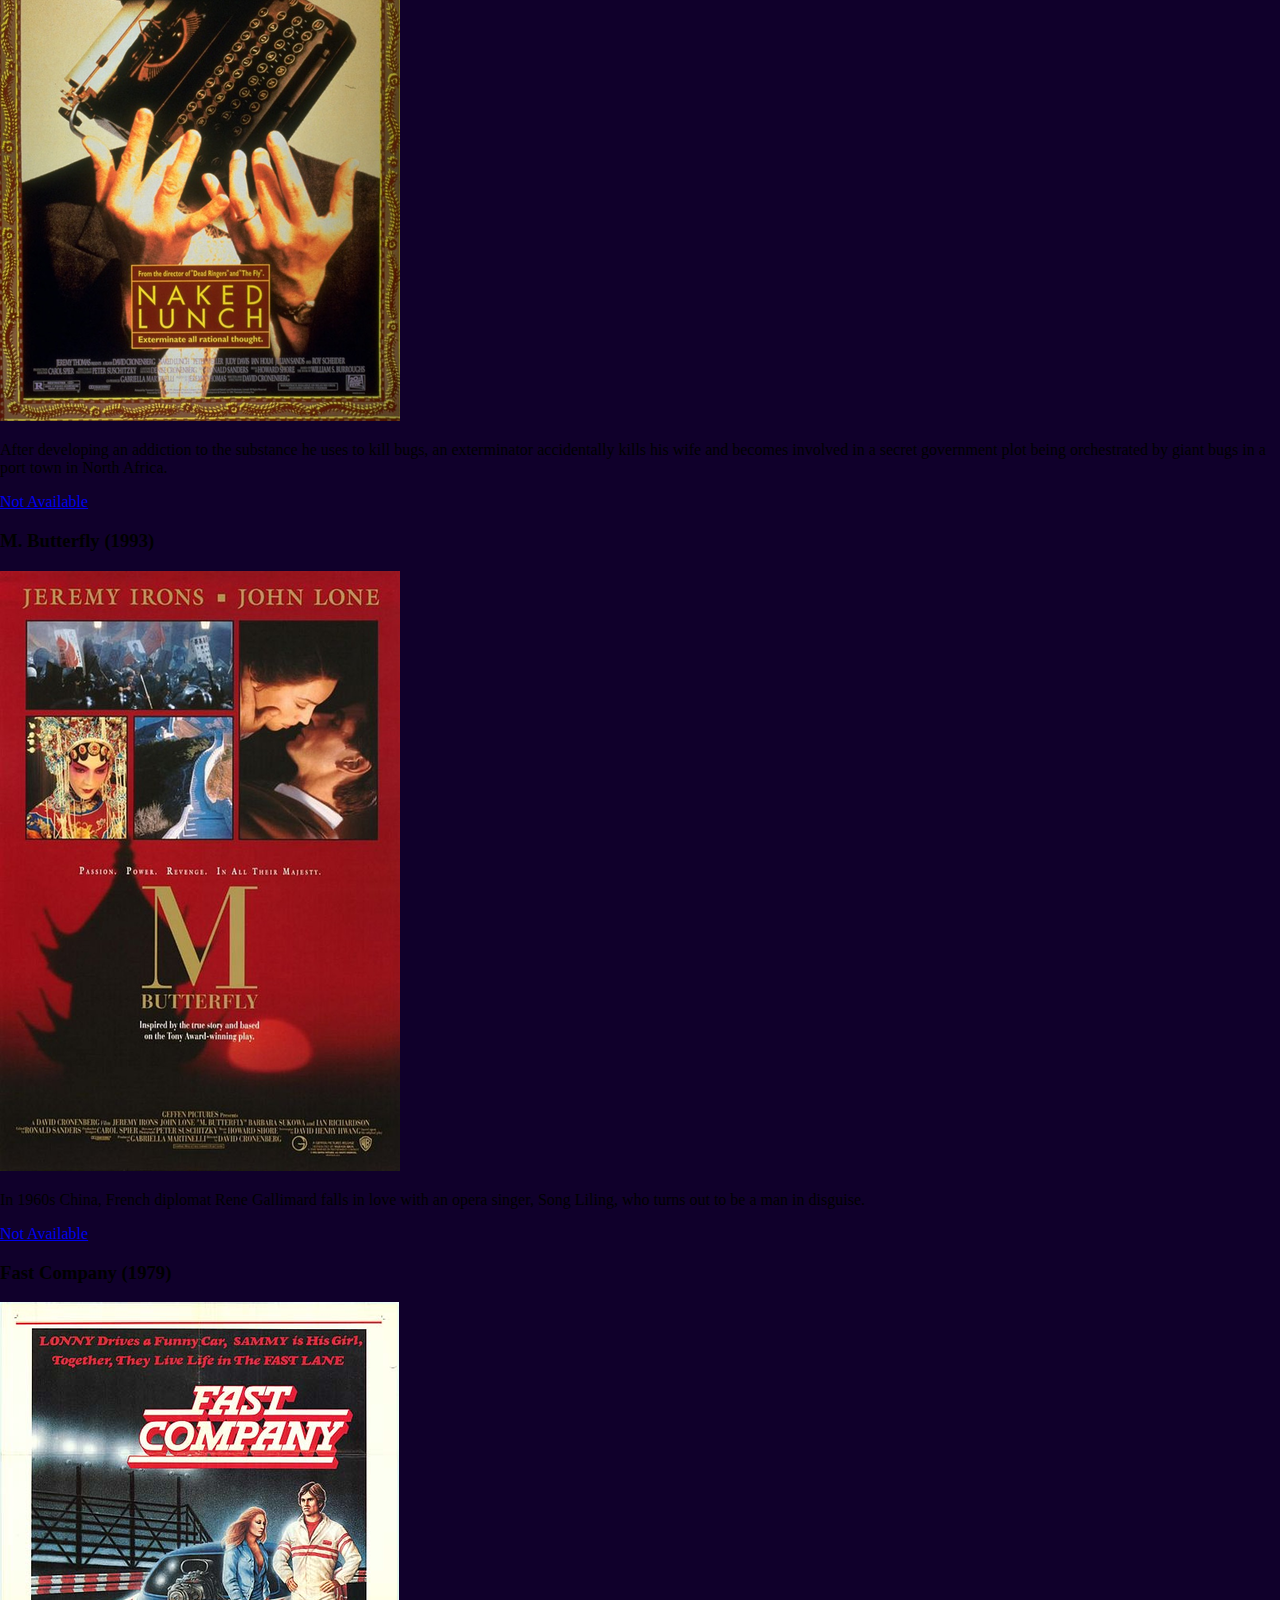
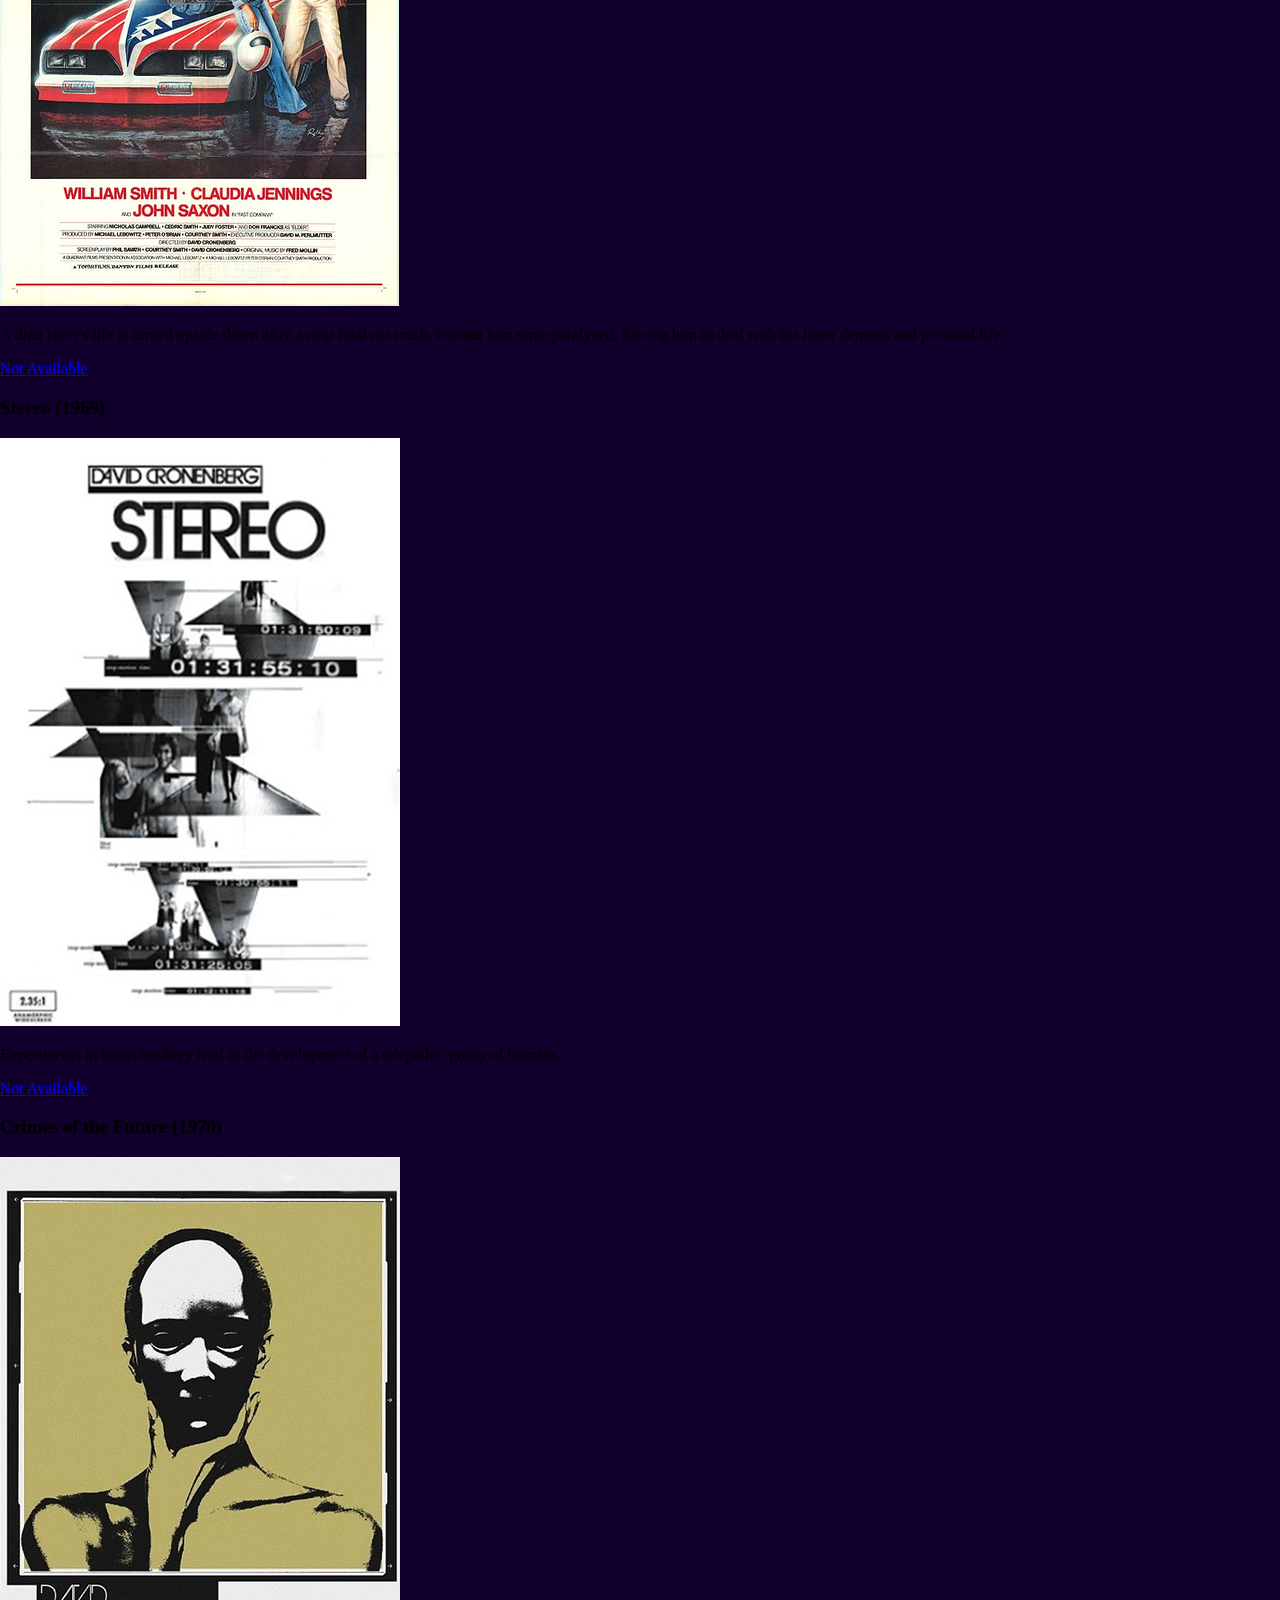
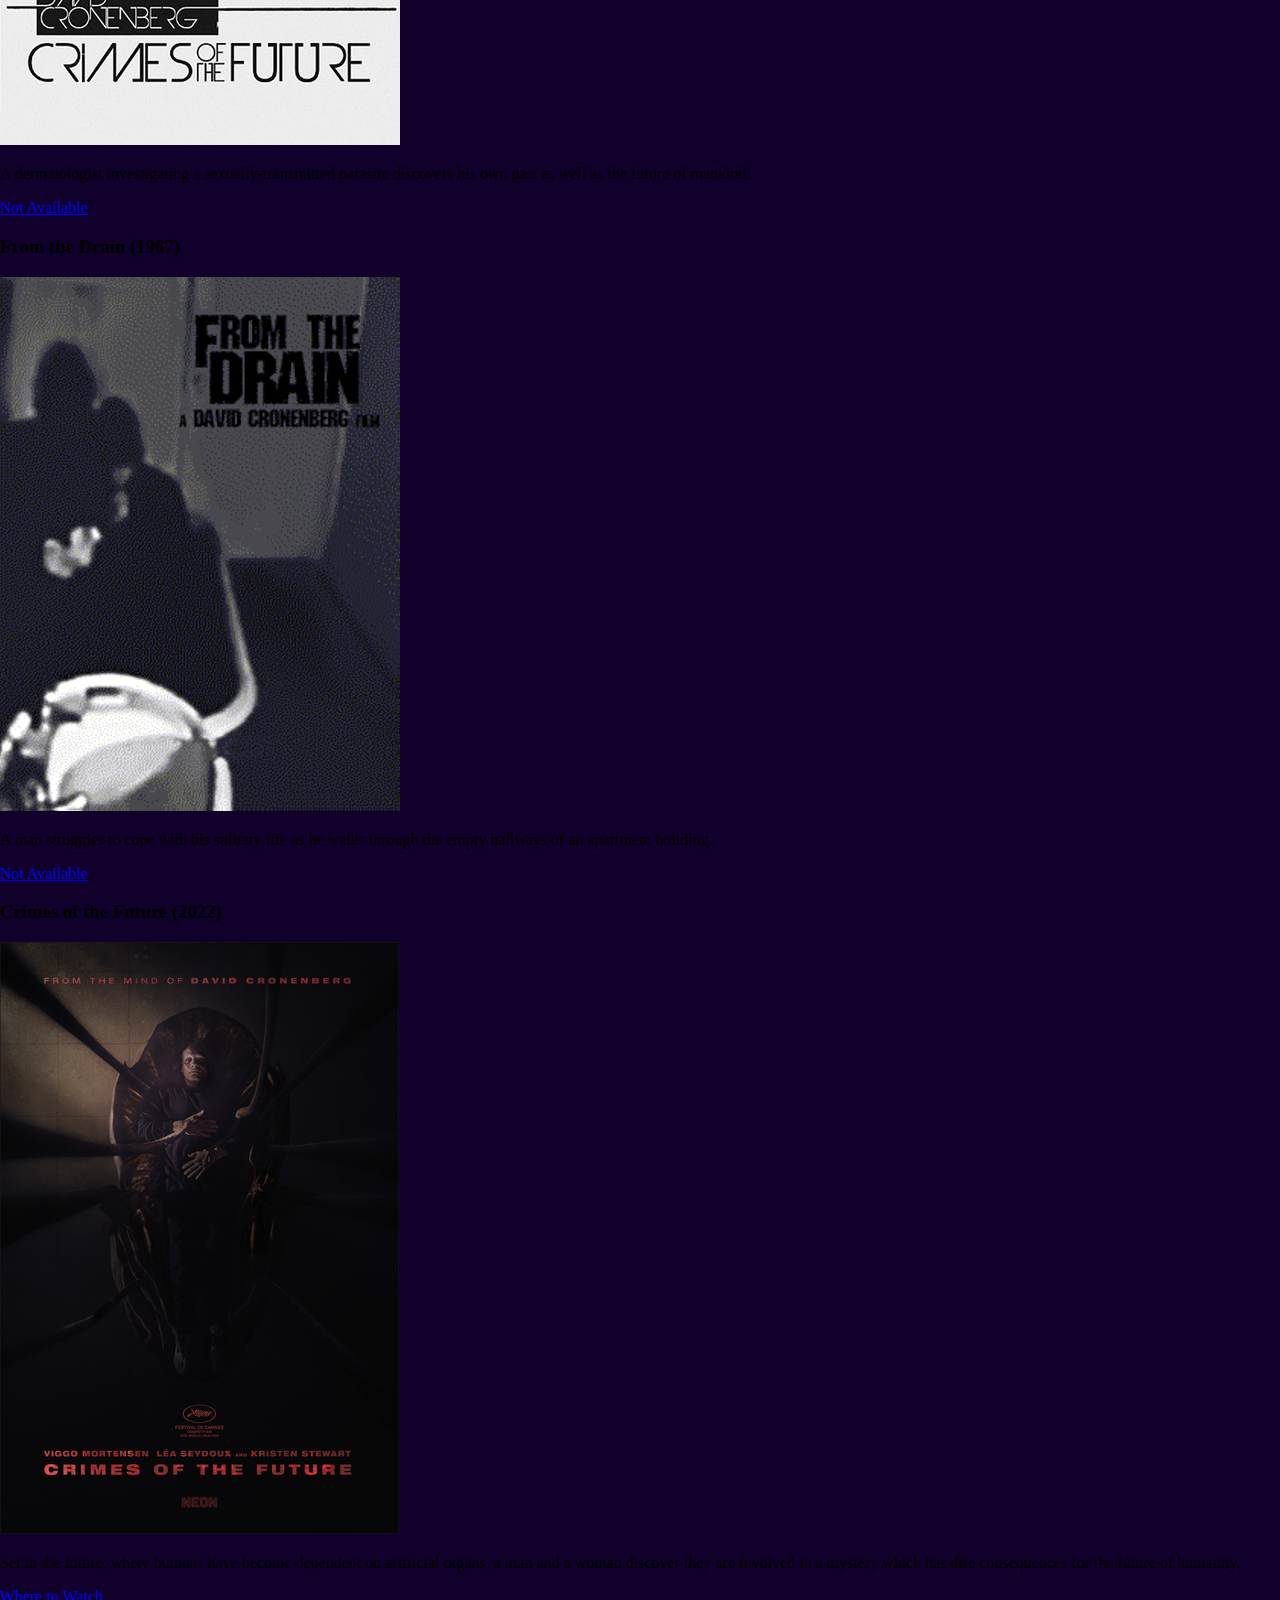
==== commit d22e8bdd: "editando css de bio + organizando html em divs" ====
--- a/index.html
+++ b/index.html
@@ -30,192 +30,285 @@
             <li>
                 <a href="#">FILMS</a>
             </li>
+            <li>
+                <a href="https://www.criterion.com/shop/browse?director=cronenberg-david" target="_blank">CRITERION</a>
+            </li>
         </ul>
     </div>
 
     <!--ESPAÇO PARA A BIOGRAFIA DO AUTOR-->
 
-<div class="bio">
-    <div class="bio-info">
-        <p>David Paul Cronenberg (born March 15, 1943) is a Canadian film director and screenwriter.
-            He is a principal originator of the body horror genre, with his films exploring visceral bodily
-            transformation, infectious diseases, and the intertwining of the psychological, physical, and technological.</p>
+    <div class="bio">
+        <div class="bio-info">
+            <p>David Paul Cronenberg (born March 15, 1943) is a Canadian film director and screenwriter.
+                He is a principal originator of the body horror genre, with his films exploring visceral bodily
+                transformation, infectious diseases, and the intertwining of the psychological, physical, and
+                technological.</p>
+            <p> His films have won numerous awards, including the Special Jury Prize for Crash at the 1996 Cannes Film
+                Festival, a unique award that is distinct from the Jury Prize as it is not given annually, but only at
+                the request of the official jury, who in this case gave the award "for originality, for daring, and for
+                audacity"</p>
+        </div>
+        <div class="image">
+            <img src="imagens/david-cronenberg.jpg" alt="David Cronenberg - rosto">
+            <p><q>I think of horror films as art, as films of confrontations. Films that make you confront aspects of
+                    your
+                    own
+                    life that are difficult to face. Just because you're making a horror film doesn't mean you can't
+                    make an
+                    artful film.</q> - David Cronenberg</p>
+        </div>
     </div>
-    <div class="image">
-        <img src="imagens/david-cronenberg.jpg" alt="David Cronenberg - rosto">
-        <p><q>I think of horror films as art, as films of confrontations. Films that make you confront aspects of your
-                own
-                life that are difficult to face. Just because you're making a horror film doesn't mean you can't make an
-                artful film.</q> - David Cronenberg</p>
+    <!--ESPAÇO DE DISPLAY DE FILMES-->
+
+    <div class="films">
+        <h2 id="section-title">Filmes:</h2> <!--TITULO DA SUBSEÇÃo-->
+
+        <div class="film-iten">
+            <h3>Crash (1996)</h3><!--TITULO DO FILME-->
+            <img src="imagens/crash-poster.jpg" alt="poster do filme crash"><!--POSTER DO FILME-->
+            <p>After getting into a serious car accident, a TV director discovers an underground sub-culture of scarred,
+                omnisexual car-crash victims who use car accidents and the raw sexual energy they produce to try to
+                rejuvenate
+                his sex life with his wife.
+            </p><!--SINOPSE DO FILME-->
+            <a href="https://www.oldflix.com.br/title/play/58f61d75a2409d2780a81096" target="_blank"
+                title="Watch Crash on OldFlix">Where To Watch</a> <!--LINK PARA O FILME-->
+        </div>
+
+        <div class="film-iten">
+            <h3>Videodrome (1983)</h3><!--TITULO DO FILME-->
+            <img src="imagens/Videodrome-Poster.png" alt="poster Videodrome">
+            <p>A sleazy cable-TV programmer begins to see his life and the future of media spin out of control in a very
+                unusual
+                fashion when he acquires a new kind of programming for his station.
+            </p>
+            <a href="https://www.primevideo.com/detail/0FHW404SXG7Q57VJJ6VBCMH5KP/ref=atv_dl_rdr?tag=justwatch21-20"
+                target="_blank" title="Buy or Rent on Amazon Prime">Where To Watch</a>
+
+        </div>
+
+        <div class="film-iten">
+            <h3>The Fly (1986)</h3><!--TITULO DO FILME-->
+            <img src="imagens/The-Fly-Poster.png" alt="poster the fly">
+            <p>A brilliant but eccentric scientist begins to transform into a giant man/fly hybrid after one of his
+                experiments
+                goes horribly wrong.
+            </p>
+            <a href="https://www.starplus.com/pt-br/movies/the-fly/63rLDcO32J7I?irgwc=1&cid=DSS-Affiliate-Impact-Content-JustWatch%20GmbH-1058017&tgclid=08010018-ca28-4505-9900-1e0565e75caa"
+                target="_blank" title="Watch The Fly On Start+">Where To Watch</a>
+        </div>
+
+        <div class="film-iten">
+            <h3>Dead Ringers (1988)</h3><!--TITULO DO FILME-->
+            <img src="imagens/Dead-Ringers-Poster.png" alt="Dead RingersPoster">
+            <p>Twin gynecologists take full advantage of the fact that nobody can tell them apart until their
+                relationship
+                begins to deteriorate over a woman.
+            </p>
+            <a href="#" target="_blank" title="Watch Dead Ringers">Not Available</a>
+
+        </div>
+
+        <div class="film-iten">
+            <h3>A History of Violence (2005)</h3><!--TITULO DO FILME-->
+            <img src="imagens/A-History-of-Violence-Poster.png" alt="A history of Violence Poster">
+            <p>A mild-mannered man becomes a local hero through an act of violence, which sets off repercussions that
+                will
+                shake
+                his family to its very core.
+            </p>
+            <a href="https://www.max.com/br/pt/movies/marcas-da-violencia/5398afdd-7a13-45b3-b9c5-ccdd7be6b8f2?utm_id=1100l5988&utm_source=gowatchit_gp&utm_medium=affiliate&clickref=1101lyki3Hiu"
+                target="_blank" title="Watch a history of violence">Where to Watch</a>
+        </div>
+
+        <div class="film-iten">
+            <h3>Eastern Promises (2007)</h3><!--TITULO DO FILME-->
+            <img src="imagens/Eastern-Promises-Poster.png" alt="Eastern Promises poster">
+            <p>A Russian teenager living in London who dies during childbirth leaves clues to a midwife in her journal
+                that
+                could tie her child to a rape involving a violent Russian mob family.
+            </p>
+            <a href="https://www.max.com/br/pt/movies/senhores-do-crime/ca436060-3cad-4a91-bbd8-bf68a20acf95?utm_id=1100l5988&utm_source=gowatchit_gp&utm_medium=affiliate&clickref=1101lyki4qSA"
+                target="_blank" title="Watch Eastern Promises">Where to Watch'</a>
+        </div>
+
+        <div class="film-iten">
+            <h3>Cosmopolis (2012)</h3><!--TITULO DO FILME-->
+            <img src="imagens/Cospomolis-Poster.png" alt="Poster Cosmopolis">
+            <p>Riding across Manhattan in a stretch limo in order to get a haircut, a 28-year-old billionaire asset
+                manager's
+                day devolves into an odyssey with a cast of characters that start to tear his world apart.
+            </p>
+            <a href="https://www.primevideo.com/-/pt/detail/0SR14GAQMGANR60ZEI8IP139Y4/ref=atv_dl_rdr?tag=justwatch21-20"
+                target="_blank" title="Watch Cosmopolis">Where to Watch</a>
+
+        </div>
+
+        <div class="film-iten">
+            <h3>Maps to the Stars (2014)</h3><!--TITULO DO FILME-->
+            <img src="imagens/Map-to-the-Stars-Poster.png" alt="Map to the stars poster">
+            <p>A tour into the heart of a Hollywood family chasing celebrity, one another, and the relentless ghosts of
+                their
+                pasts.
+            </p>
+            <a href="https://www.primevideo.com/-/pt/detail/0SR14GAQMGANR60ZEI8IP139Y4/ref=atv_dl_rdr?tag=justwatch21-20"
+                target="_blank" title="watch map to the stars">Where to Watch</a>
+        </div>
+
+        <div class="film-iten">
+            <h3>Rabid (1977)</h3><!--TITULO DO FILME-->
+            <img src="imagens/Rabid-Poster.png" alt="Poster Rabid">
+            <p>A young woman develops a taste for human blood after undergoing experimental plastic surgery, and her
+                victims
+                turn into rabid, blood-thirsty zombies who proceed to infect others, which turns into a city-wide
+                epidemic.
+            </p>
+            <a href="#" title="Watch Rabid">Not Available</a>
+        </div>
+
+        <div class="film-iten">
+            <h3>Scanners (1981)</h3><!--TITULO DO FILME-->
+            <img src="imagens/Scanners-Poster.png" alt="Scanners poster">
+            <p>A scientist sends a man with extraordinary psychic powers to hunt others like him down before they become
+                too
+                dangerous.
+            </p>
+            <a href="#" title="Watch Scanners">Not Available</a>
+        </div>
+
+        <div class="film-iten">
+            <h3>The Brood (1979)</h3><!--TITULO DO FILME-->
+            <img src="imagens/the-brood.png" alt="The brood poster">
+            <p>A man tries to uncover an unconventional psychologist's therapy techniques on his institutionalized wife,
+                while a
+                series of brutal attacks committed by a brood of mutant children coincides with the husband's
+                investigation.
+            </p>
+            <a href="#" title="The Brood">Not Available</a>
+        </div>
+
+        <div class="film-iten">
+            <h3>Shivers (1975)</h3><!--TITULO DO FILME-->
+            <img src="imagens/shivers-poster.png" alt="Shivers Posster">
+            <p>The residents of a suburban high-rise apartment building are being infected by a strain of parasites that
+                turn
+                them into mindless, sex-crazed fiends out to infect others by the slightest sexual contact.
+            </p>
+            <a href="https://www.runtime.tv/feature/shivers" target="_blank" title="Shivers">Where to Watch</a>
+
+        </div>
+
+        <div class="film-iten">
+            <h3>Spider (2002)</h3><!--TITULO DO FILME-->
+            <img src="imagens/spider-poster.png" alt="Spider Poster">
+            <p>A mentally disturbed man takes a haunting trip down memory lane, trying to unravel the truth about a
+                traumatic
+                childhood event.
+            </p>
+            <a href="#" title="The Brood">Not Available</a>
+        </div>
+
+        <div class="film-iten">
+            <h3>eXistenZ (1999)</h3><!--TITULO DO FILME-->
+            <img src="imagens/exitenz-poster.png" alt="">
+            <p>A game designer on the run from assassins must play her latest virtual reality creation with a marketing
+                trainee
+                to determine if the game has been damaged.
+            </p>
+            <a href="" title="Watch Existenz">Not Available</a>
+        </div>
+
+        <div class="film-iten">
+            <h3>Naked Lunch (1991)</h3><!--TITULO DO FILME-->
+            <img src="imagens/naked-lunch-poster.png" alt="Naked Lunch Poster">
+            <p>After developing an addiction to the substance he uses to kill bugs, an exterminator accidentally kills
+                his
+                wife
+                and becomes involved in a secret government plot being orchestrated by giant bugs in a port town in
+                North
+                Africa.
+            </p>
+            <a href="#" title="watch naked lunch">Not Available</a>
+
+        </div>
+
+        <div class="film-iten">
+            <h3>M. Butterfly (1993)</h3><!--TITULO DO FILME-->
+            <img src="imagens/m-butterfly-poster.png" alt="M. Butterfly Poster">
+            <p>In 1960s China, French diplomat Rene Gallimard falls in love with an opera singer, Song Liling, who turns
+                out
+                to
+                be a man in disguise.
+            </p>
+            <a href="#" title="watch m. Butterfly">Not Available</a>
+
+        </div>
+
+        <div class="film-iten">
+            <h3>Fast Company (1979)</h3><!--TITULO DO FILME-->
+            <img src="imagens/fats-company-poster.png" alt="Fast Company poster">
+            <p>A drag racer's life is turned upside down after a near fatal car crash, leaving him semi-paralyzed,
+                forcing
+                him
+                to deal with his inner demons and personal life.
+            </p>
+            <a href="#" title="watch Fast Company">Not Available</a>
+        </div>
+
+        <div class="film-iten">
+            <h3>Stereo (1969)</h3><!--TITULO DO FILME-->
+            <img src="imagens/stereo-poster.png" alt="Stereo Poster">
+            <p>Experiments in biotechnology lead to the development of a telepathic group of humans.
+            </p>
+            <a href="#" title="watch stereo">Not Available</a>
+        </div>
+
+        <div class="film-iten">
+            <h3>Crimes of the Future (1970)</h3><!--TITULO DO FILME-->
+            <img src="imagens/crimes-of-the-future1-poster.png" alt="Crimes of the Future(1970) poster">
+            <p>A dermatologist investigating a sexually-transmitted parasite discovers his own past as well as the
+                future of
+                mankind.
+            </p>
+            <a href="#" title="watch crimes of the furure">Not Available</a>
+
+        </div>
+
+        <div class="film-iten">
+            <h3>From the Drain (1967)</h3><!--TITULO DO FILME-->
+            <img src="imagens/from-the-drain-poster.png" alt="From the drain poster">
+            <p>A man struggles to cope with his solitary life as he walks through the empty hallways of an apartment
+                building.
+            </p>
+            <a href="#" title="watch from the drain'">Not Available</a>
+        </div>
+
+        <div class="film-iten">
+            <h3>Crimes of the Future (2022)</h3><!--TITULO DO FILME-->
+            <img src="imagens/crimes-of-the-future2-poster.png" alt="Crimes of the future(2022)">
+            <p>Set in the future, where humans have become dependent on artificial organs, a man and a woman discover
+                they
+                are
+                involved in a mystery which has dire consequences for the future of humanity.
+            </p>
+            <a href="https://tv.apple.com/br/movie/crimes-of-the-future/umc.cmc.4nwre3gr37h0bhv2r09ckgekx?playableId=tvs.sbd.9001%3A1639258021"
+                target="_blank" title="Watch Crimes of the future">Where to Watch</a>
+        </div>
+
+        <div class="film-iten">
+            <h3>The Dead Zone (1983)</h3><!--TITULO DO FILME-->
+            <img src="imagens/dead-zone-poster.png" alt="The Dead Zone Poster">
+            <p>A man awakens from a coma to discover he has psychic abilities and tries to prevent a series of disasters
+                predicted by his visions.
+            </p>
+            <a href="https://www.oldflix.com.br/title/play/5ff4cec32e550b182b53f137" target="_blank"
+                title="Watch The dead zone">Where to watch</a>
+
+        </div>
+
     </div>
-</div>
-    <!--ESPAÇO DE DISPLAY DE FILMES-->
-
-    <h2>Filmes:</h2> <!--TITULO DA SUBSEÇÃo-->
-
-    <h3>Crash (1996)</h3><!--TITULO DO FILME-->
-    <img src="imagens/crash-poster.jpg" alt="poster do filme crash"><!--POSTER DO FILME-->
-    <p>After getting into a serious car accident, a TV director discovers an underground sub-culture of scarred,
-        omnisexual car-crash victims who use car accidents and the raw sexual energy they produce to try to rejuvenate
-        his sex life with his wife.
-    </p><!--SINOPSE DO FILME-->
-    <a href="https://www.oldflix.com.br/title/play/58f61d75a2409d2780a81096" target="_blank"
-        title="Watch Crash on OldFlix">Where To Watch</a> <!--LINK PARA O FILME-->
-
-    <h3>Videodrome (1983)</h3><!--TITULO DO FILME-->
-    <img src="imagens/Videodrome-Poster.png" alt="poster Videodrome">
-    <p>A sleazy cable-TV programmer begins to see his life and the future of media spin out of control in a very unusual
-        fashion when he acquires a new kind of programming for his station.
-    </p>
-    <a href="https://www.primevideo.com/detail/0FHW404SXG7Q57VJJ6VBCMH5KP/ref=atv_dl_rdr?tag=justwatch21-20"
-        target="_blank" title="Buy or Rent on Amazon Prime">Where To Watch</a>
-
-    <h3>The Fly (1986)</h3><!--TITULO DO FILME-->
-    <img src="imagens/The-Fly-Poster.png" alt="poster the fly">
-    <p>A brilliant but eccentric scientist begins to transform into a giant man/fly hybrid after one of his experiments
-        goes horribly wrong.
-    </p>
-    <a href="https://www.starplus.com/pt-br/movies/the-fly/63rLDcO32J7I?irgwc=1&cid=DSS-Affiliate-Impact-Content-JustWatch%20GmbH-1058017&tgclid=08010018-ca28-4505-9900-1e0565e75caa"
-        target="_blank" title="Watch The Fly On Start+">Where To Watch</a>
-
-    <h3>Dead Ringers (1988)</h3><!--TITULO DO FILME-->
-    <img src="imagens/Dead-Ringers-Poster.png" alt="Dead RingersPoster">
-    <p>Twin gynecologists take full advantage of the fact that nobody can tell them apart until their relationship
-        begins to deteriorate over a woman.
-    </p>
-    <a href="#" target="_blank" title="Watch Dead Ringers">Not Available</a>
-
-    <h3>A History of Violence (2005)</h3><!--TITULO DO FILME-->
-    <img src="imagens/A-History-of-Violence-Poster.png" alt="A history of Violence Poster">
-    <p>A mild-mannered man becomes a local hero through an act of violence, which sets off repercussions that will shake
-        his family to its very core.
-    </p>
-    <a href="https://www.max.com/br/pt/movies/marcas-da-violencia/5398afdd-7a13-45b3-b9c5-ccdd7be6b8f2?utm_id=1100l5988&utm_source=gowatchit_gp&utm_medium=affiliate&clickref=1101lyki3Hiu"
-        target="_blank" title="Watch a history of violence">Where to Watch</a>
-
-    <h3>Eastern Promises (2007)</h3><!--TITULO DO FILME-->
-    <img src="imagens/Eastern-Promises-Poster.png" alt="Eastern Promises poster">
-    <p>A Russian teenager living in London who dies during childbirth leaves clues to a midwife in her journal that
-        could tie her child to a rape involving a violent Russian mob family.
-    </p>
-    <a href="https://www.max.com/br/pt/movies/senhores-do-crime/ca436060-3cad-4a91-bbd8-bf68a20acf95?utm_id=1100l5988&utm_source=gowatchit_gp&utm_medium=affiliate&clickref=1101lyki4qSA"
-        target="_blank" title="Watch Eastern Promises">Where to Watch'</a>
-
-    <h3>Cosmopolis (2012)</h3><!--TITULO DO FILME-->
-    <img src="imagens/Cospomolis-Poster.png" alt="Poster Cosmopolis">
-    <p>Riding across Manhattan in a stretch limo in order to get a haircut, a 28-year-old billionaire asset manager's
-        day devolves into an odyssey with a cast of characters that start to tear his world apart.
-    </p>
-    <a href="https://www.primevideo.com/-/pt/detail/0SR14GAQMGANR60ZEI8IP139Y4/ref=atv_dl_rdr?tag=justwatch21-20"
-        target="_blank" title="Watch Cosmopolis">Where to Watch</a>
-
-    <h3>Maps to the Stars (2014)</h3><!--TITULO DO FILME-->
-    <img src="imagens/Map-to-the-Stars-Poster.png" alt="Map to the stars poster">
-    <p>A tour into the heart of a Hollywood family chasing celebrity, one another, and the relentless ghosts of their
-        pasts.
-    </p>
-    <a href="https://www.primevideo.com/-/pt/detail/0SR14GAQMGANR60ZEI8IP139Y4/ref=atv_dl_rdr?tag=justwatch21-20"
-        target="_blank" title="watch map to the stars">Where to Watch</a>
-
-    <h3>Rabid (1977)</h3><!--TITULO DO FILME-->
-    <img src="imagens/Rabid-Poster.png" alt="Poster Rabid">
-    <p>A young woman develops a taste for human blood after undergoing experimental plastic surgery, and her victims
-        turn into rabid, blood-thirsty zombies who proceed to infect others, which turns into a city-wide epidemic.
-    </p>
-    <a href="#" title="Watch Rabid">Not Available</a>
-
-    <h3>Scanners (1981)</h3><!--TITULO DO FILME-->
-    <img src="imagens/Scanners-Poster.png" alt="Scanners poster">
-    <p>A scientist sends a man with extraordinary psychic powers to hunt others like him down before they become too
-        dangerous.
-    </p>
-    <a href="#"  title="Watch Scanners">Not Available</a>
-
-    <h3>The Brood (1979)</h3><!--TITULO DO FILME-->
-    <img src="imagens/the-brood.png" alt="The brood poster">
-    <p>A man tries to uncover an unconventional psychologist's therapy techniques on his institutionalized wife, while a
-        series of brutal attacks committed by a brood of mutant children coincides with the husband's investigation.
-    </p>
-    <a href="#" title="The Brood">Not Available</a>
-
-    <h3>Shivers (1975)</h3><!--TITULO DO FILME-->
-    <img src="imagens/shivers-poster.png" alt="Shivers Posster">
-    <p>The residents of a suburban high-rise apartment building are being infected by a strain of parasites that turn
-        them into mindless, sex-crazed fiends out to infect others by the slightest sexual contact.
-    </p>
-    <a href="https://www.runtime.tv/feature/shivers" target="_blank" title="Shivers">Where to Watch</a>
-
-    <h3>Spider (2002)</h3><!--TITULO DO FILME-->
-    <img src="imagens/spider-poster.png" alt="Spider Poster">
-    <p>A mentally disturbed man takes a haunting trip down memory lane, trying to unravel the truth about a traumatic
-        childhood event.
-    </p>
-    <a href="#"  title="The Brood">Not Available</a>
-
-    <h3>eXistenZ (1999)</h3><!--TITULO DO FILME-->
-    <img src="imagens/exitenz-poster.png" alt="">
-    <p>A game designer on the run from assassins must play her latest virtual reality creation with a marketing trainee
-        to determine if the game has been damaged.
-    </p>
-    <a href="" title="Watch Existenz">Not Available</a>
-
-    <h3>Naked Lunch (1991)</h3><!--TITULO DO FILME-->
-    <img src="imagens/naked-lunch-poster.png" alt="Naked Lunch Poster">
-    <p>After developing an addiction to the substance he uses to kill bugs, an exterminator accidentally kills his wife
-        and becomes involved in a secret government plot being orchestrated by giant bugs in a port town in North
-        Africa.
-    </p>
-    <a href="#" title="watch naked lunch">Not Available</a>
-
-    <h3>M. Butterfly (1993)</h3><!--TITULO DO FILME-->
-    <img src="imagens/m-butterfly-poster.png" alt="M. Butterfly Poster">
-    <p>In 1960s China, French diplomat Rene Gallimard falls in love with an opera singer, Song Liling, who turns out to
-        be a man in disguise.
-    </p>
-    <a href="#" title="watch m. Butterfly">Not Available</a>
-
-    <h3>Fast Company (1979)</h3><!--TITULO DO FILME-->
-    <img src="imagens/fats-company-poster.png" alt="Fast Company poster">
-    <p>A drag racer's life is turned upside down after a near fatal car crash, leaving him semi-paralyzed, forcing him
-        to deal with his inner demons and personal life.
-    </p>
-    <a href="#" title="watch Fast Company">Not Available</a>
-
-
-    <h3>Stereo (1969)</h3><!--TITULO DO FILME-->
-    <img src="imagens/stereo-poster.png" alt="Stereo Poster">
-    <p>Experiments in biotechnology lead to the development of a telepathic group of humans.
-    </p>
-    <a href="#" title="watch stereo">Not Available</a>
-
-    <h3>Crimes of the Future (1970)</h3><!--TITULO DO FILME-->
-    <img src="imagens/crimes-of-the-future1-poster.png" alt="Crimes of the Future(1970) poster">
-    <p>A dermatologist investigating a sexually-transmitted parasite discovers his own past as well as the future of
-        mankind.
-    </p>
-    <a href="#" title="watch crimes of the furure">Not Available</a>
-
-    <h3>From the Drain (1967)</h3><!--TITULO DO FILME-->
-    <img src="imagens/from-the-drain-poster.png" alt="From the drain poster">
-    <p>A man struggles to cope with his solitary life as he walks through the empty hallways of an apartment building.
-    </p>
-    <a href="#" title="watch from the drain'">Not Available</a>
-
-    <h3>Crimes of the Future (2022)</h3><!--TITULO DO FILME-->
-    <img src="imagens/crimes-of-the-future2-poster.png" alt="Crimes of the future(2022)">
-    <p>Set in the future, where humans have become dependent on artificial organs, a man and a woman discover they are
-        involved in a mystery which has dire consequences for the future of humanity.
-    </p>
-    <a href="https://tv.apple.com/br/movie/crimes-of-the-future/umc.cmc.4nwre3gr37h0bhv2r09ckgekx?playableId=tvs.sbd.9001%3A1639258021"
-        target="_blank" title="Watch Crimes of the future">Where to Watch</a>
-
-    <h3>The Dead Zone (1983)</h3><!--TITULO DO FILME-->
-    <img src="imagens/dead-zone-poster.png" alt="The Dead Zone Poster">
-    <p>A man awakens from a coma to discover he has psychic abilities and tries to prevent a series of disasters
-        predicted by his visions.
-    </p>
-    <a href="https://www.oldflix.com.br/title/play/5ff4cec32e550b182b53f137" target="_blank"
-        title="Watch The dead zone">Where to watch</a>
+
 
     <footer>
         <p>Made by LRz00</p>
--- a/style.css
+++ b/style.css
@@ -1,25 +1,18 @@
 /*Defining global variables(Color palette and fonts */
-:root{
-    --teaGrean: #c9e4ca;
-    --cambridgeBlue: #87bba2;
-    --blueMunselII: #55828b;
-    --darkSlategray: #3b6064;
-    --charcoal: #364958;
-    --blackBean:#2b0504;
+:root {
+    --purple: #10002b;
     --silver: #c6c5b9;
 }
 
 /*NAVBAR:*/
 #menu {
     position: fixed;
-    top: 0; 
-    left: 0; 
-    width: 100%; 
-    z-index: 1000; 
-    background: rgb(43,5,4);
-    background: rgb(43,5,4);
-    background: linear-gradient(90deg, rgba(43,5,4,1) 0%, rgba(71,14,12,1) 39%, rgba(43,5,4,1) 100%); 
+    top: 0;
+    left: 0;
+    width: 100%;
+    z-index: 1000;
     padding: 35px;
+    background-color:var(--purple);
     display: flex;
     justify-content: space-between;
     align-items: center;
@@ -28,18 +21,19 @@
     font-weight: 200;
     font-style: normal;
 }
-.title-wrapper{
+
+.title-wrapper {
     display: flex;
     align-items: center;
 }
 
-ul{
+ul {
     list-style-type: none;
     margin: 0;
     padding: 0;
 }
 
-li{
+li {
     display: inline;
     margin: 20px;
     padding: 35px;
@@ -48,26 +42,28 @@
     font-weight: 700;
 }
 
-li:hover{
-    background-color: black;
-    opacity: 70%;
-}
-#menu a{
+
+#menu a {
     text-decoration: none;
-    color:aliceblue;
+    color: var(--silver);
     padding: 10px;
     margin: 10px;
+    width: 15px;
+}
+#menu a:hover{
+    color: var(--purple);
+    background-color: var(--silver);
 }
 
 
-#page-title{
-    color:var(--silver);    
+#page-title {
+    color: var(--silver);
     margin: 10px;
     font-weight: 800;
     font-size: 45px;
 }
 
-.icon{
+.icon {
     width: 30px;
     margin: 5px;
 }
@@ -78,7 +74,6 @@
     display: flex;
     flex-direction: row-reverse;
     align-items: center;
-    background-color: var(--cambridgeBlue);
     padding: 20px;
     margin: 50px;
     border-radius: 25px;
@@ -87,11 +82,14 @@
 .bio-info {
     flex: 1;
     text-align: center;
+    font-family: 'Franklin Gothic Medium', 'Arial Narrow', Arial, sans-serif;
+    color: var(--silver);
 }
 
 .image {
     flex: 1;
-    margin-left: 20px; /* Adjust margin as needed */
+    margin-left: 20px;
+    /* Adjust margin as needed */
 }
 
 .image img {
@@ -102,53 +100,52 @@
     text-align: center;
     font-size: smaller;
     max-width: 400px;
-    font-family: cursive;
-    color: var(--blackBean);
+    font-family: 'Franklin Gothic Medium', 'Arial Narrow', Arial, sans-serif;
+    color: var(--silver);
 }
 
 
 /*384px (Galaxys20)*/
 @media screen and (max-width: 384px) {
     #menu {
-        flex-direction:column;
+        flex-direction: column;
         align-items: flex-start;
-        padding: 10px; 
+        padding: 10px;
     }
-    .title-wrapper{
+
+    .title-wrapper {
         align-items: center;
     }
 
     li {
-        margin: 5px; 
+        margin: 5px;
         padding: 4px 8px;
     }
-    
-    li:focus{
+
+    li:focus {
         background-color: black;
     }
 
     #page-title {
-        margin: 3px; 
+        margin: 3px;
         font-size: 25px;
     }
 
     .icon {
-        width: 18px; 
-        margin: 2px; 
+        width: 18px;
+        margin: 2px;
     }
 }
 
 @media screen and (min-width: 321px) and (max-width: 810px) {
     li {
-        display: inline-block; /* Change display back to inline-block */
+        display: inline-block;
+        /* Change display back to inline-block */
     }
 }
 
-body{
-    background-color: var(--blueMunselII);
+body {
+    background-color: #10002B;
     margin: 0;
     padding-top: 100px;
-    background-image: url(imagens/blood-splatter-background-d1l47m9a8v64vxin.webp);
-    background-repeat: no-repeat;
-    background-size: cover;
 }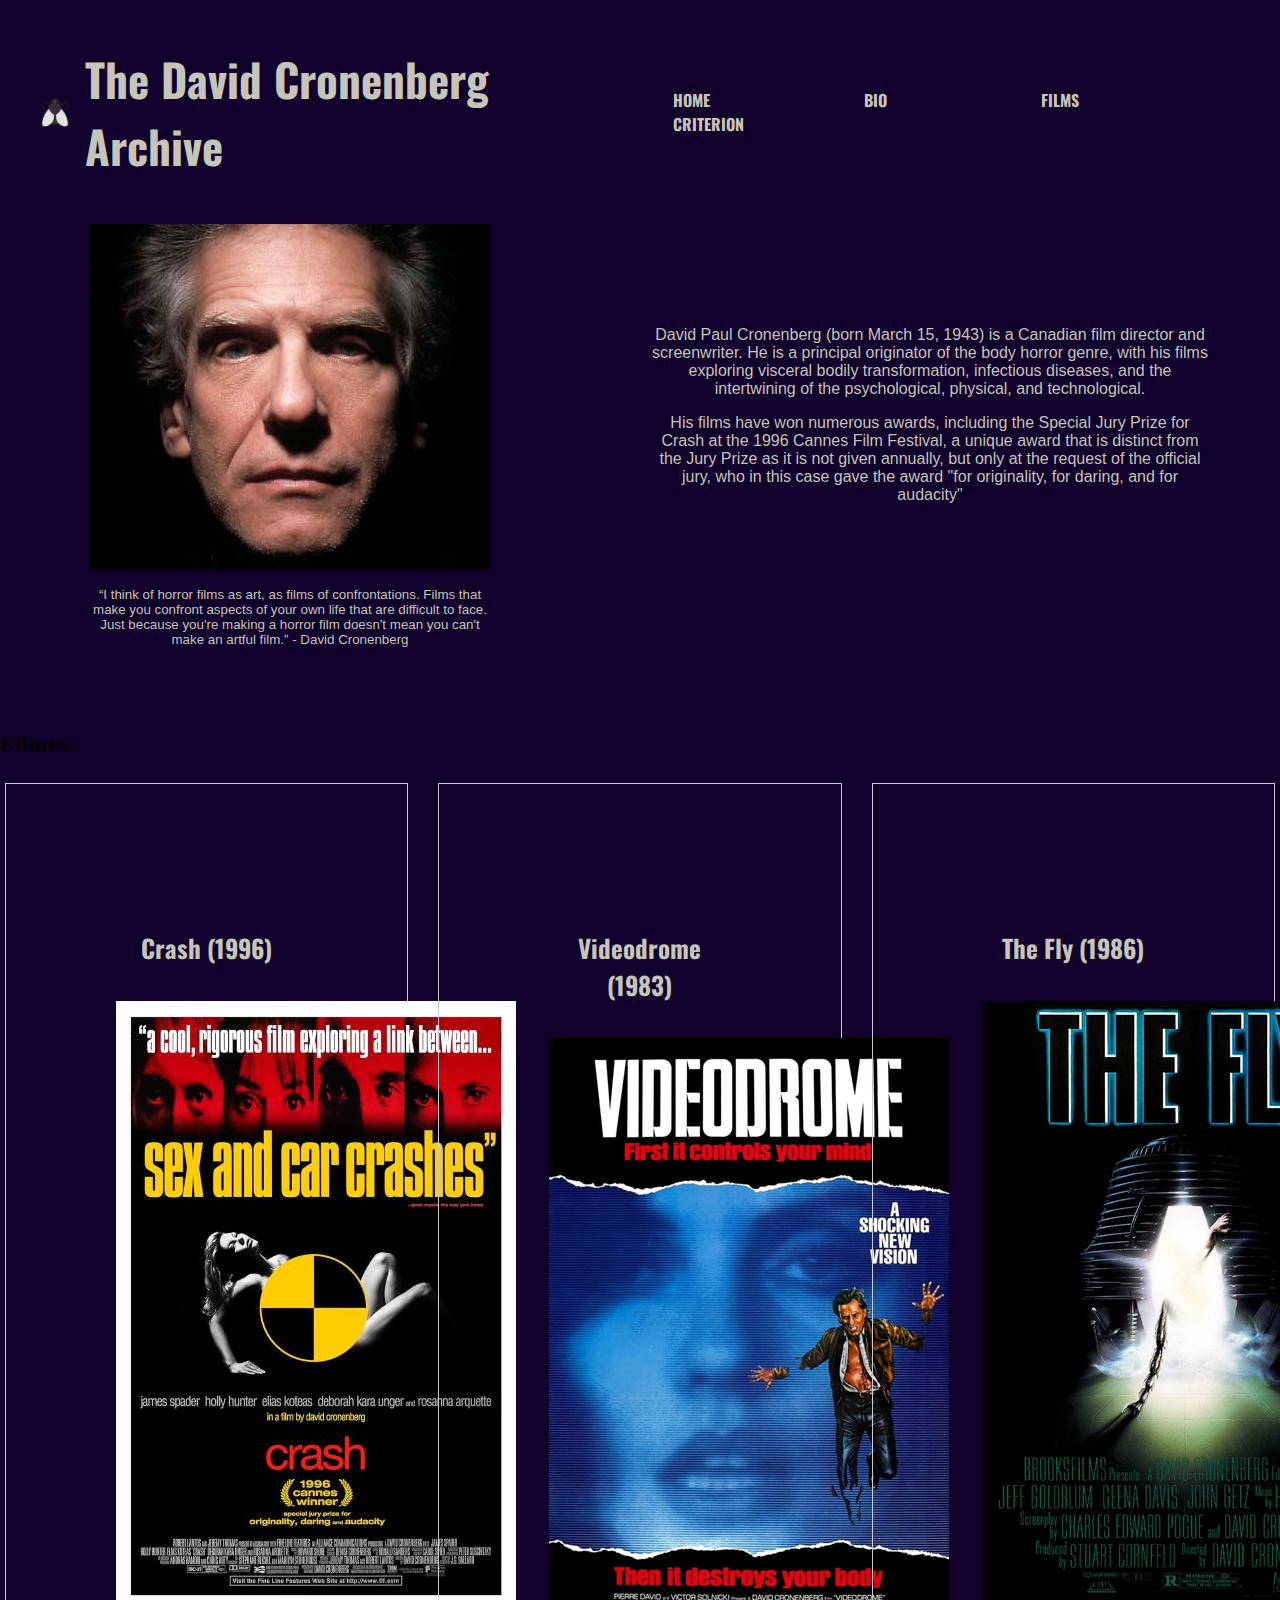
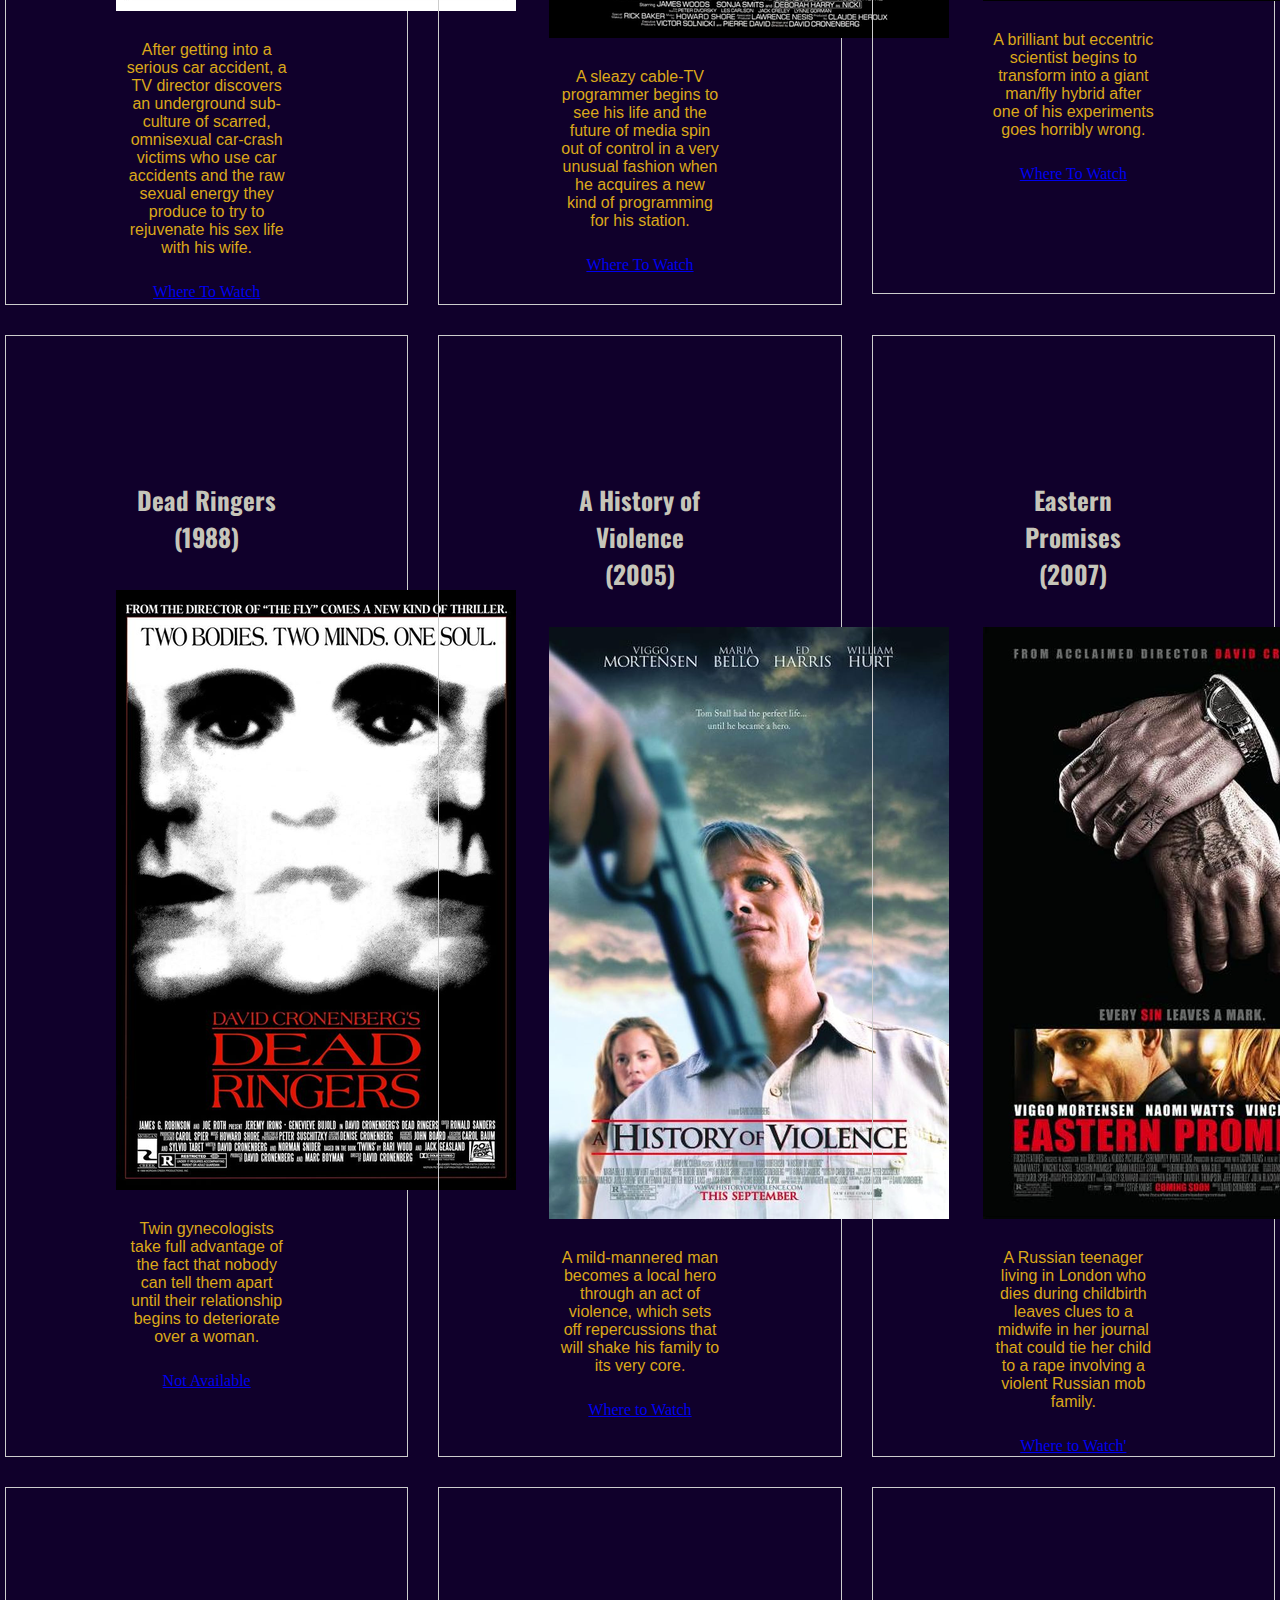
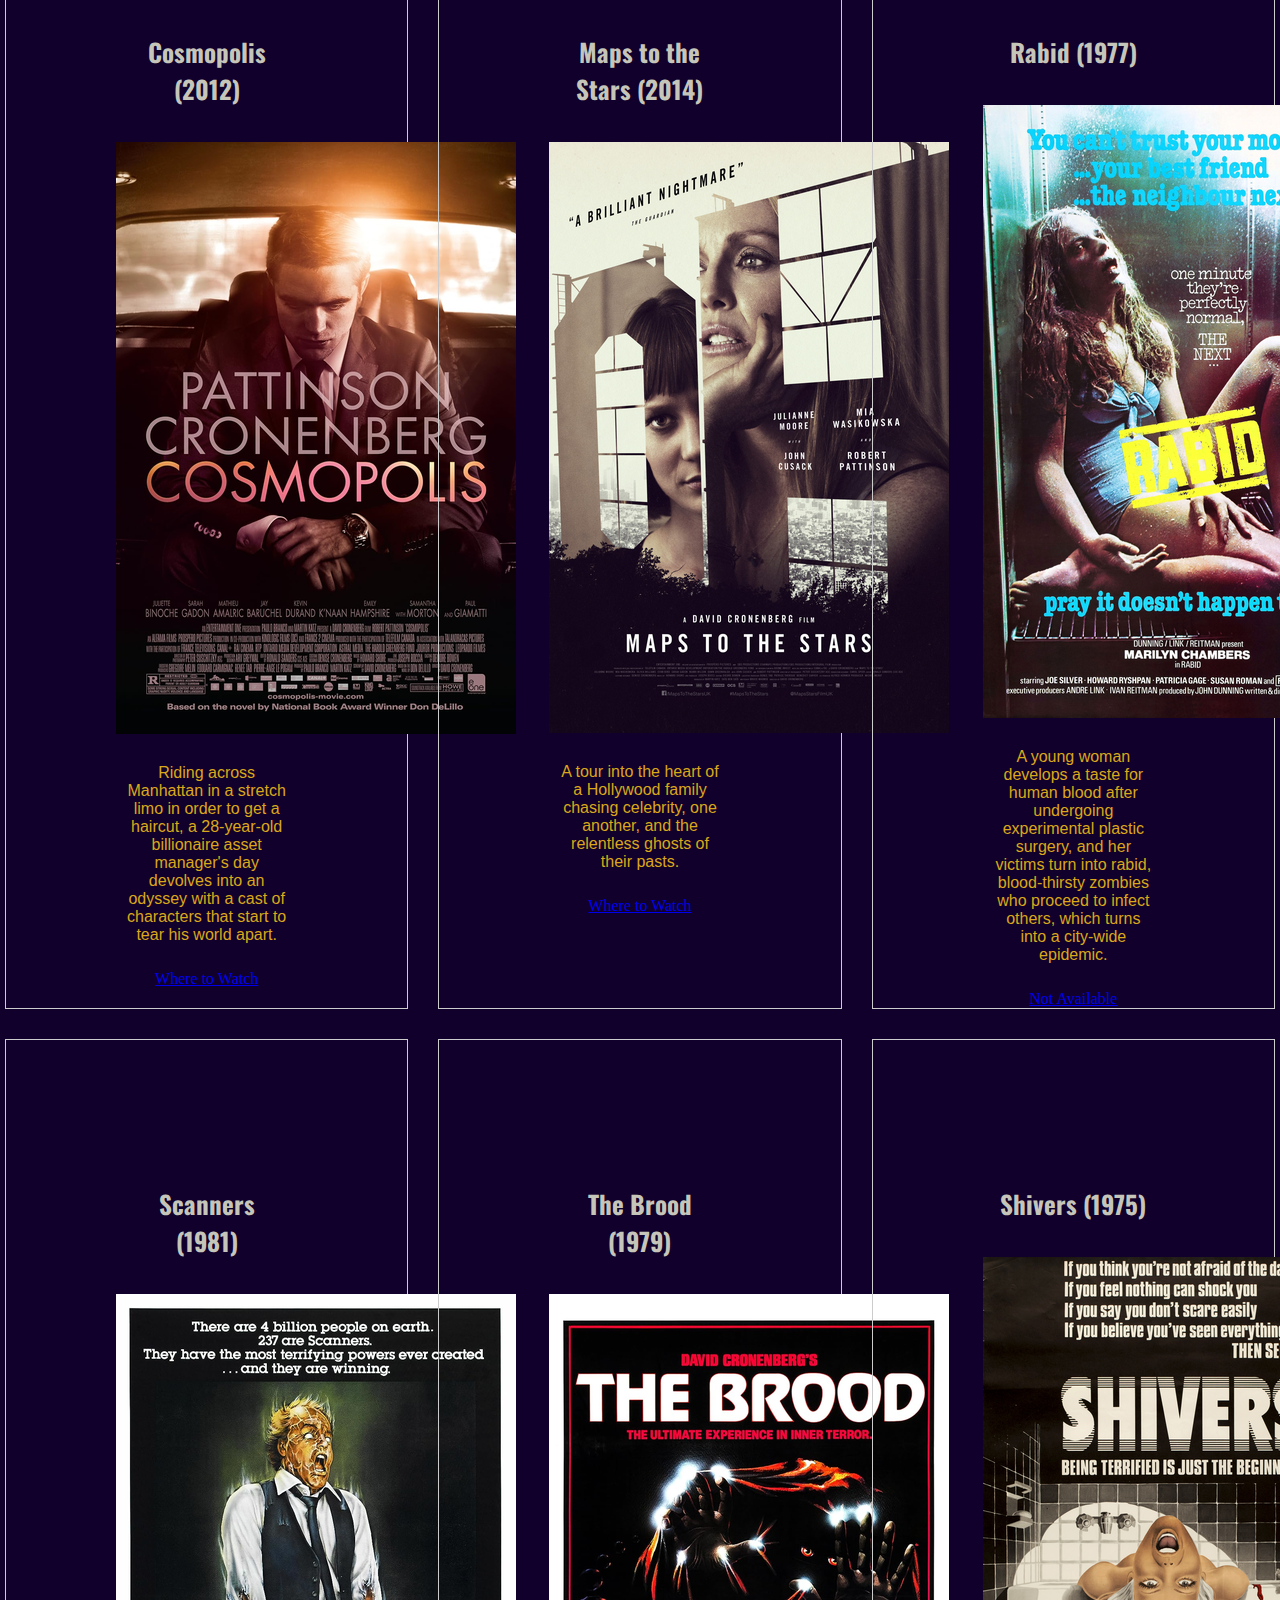
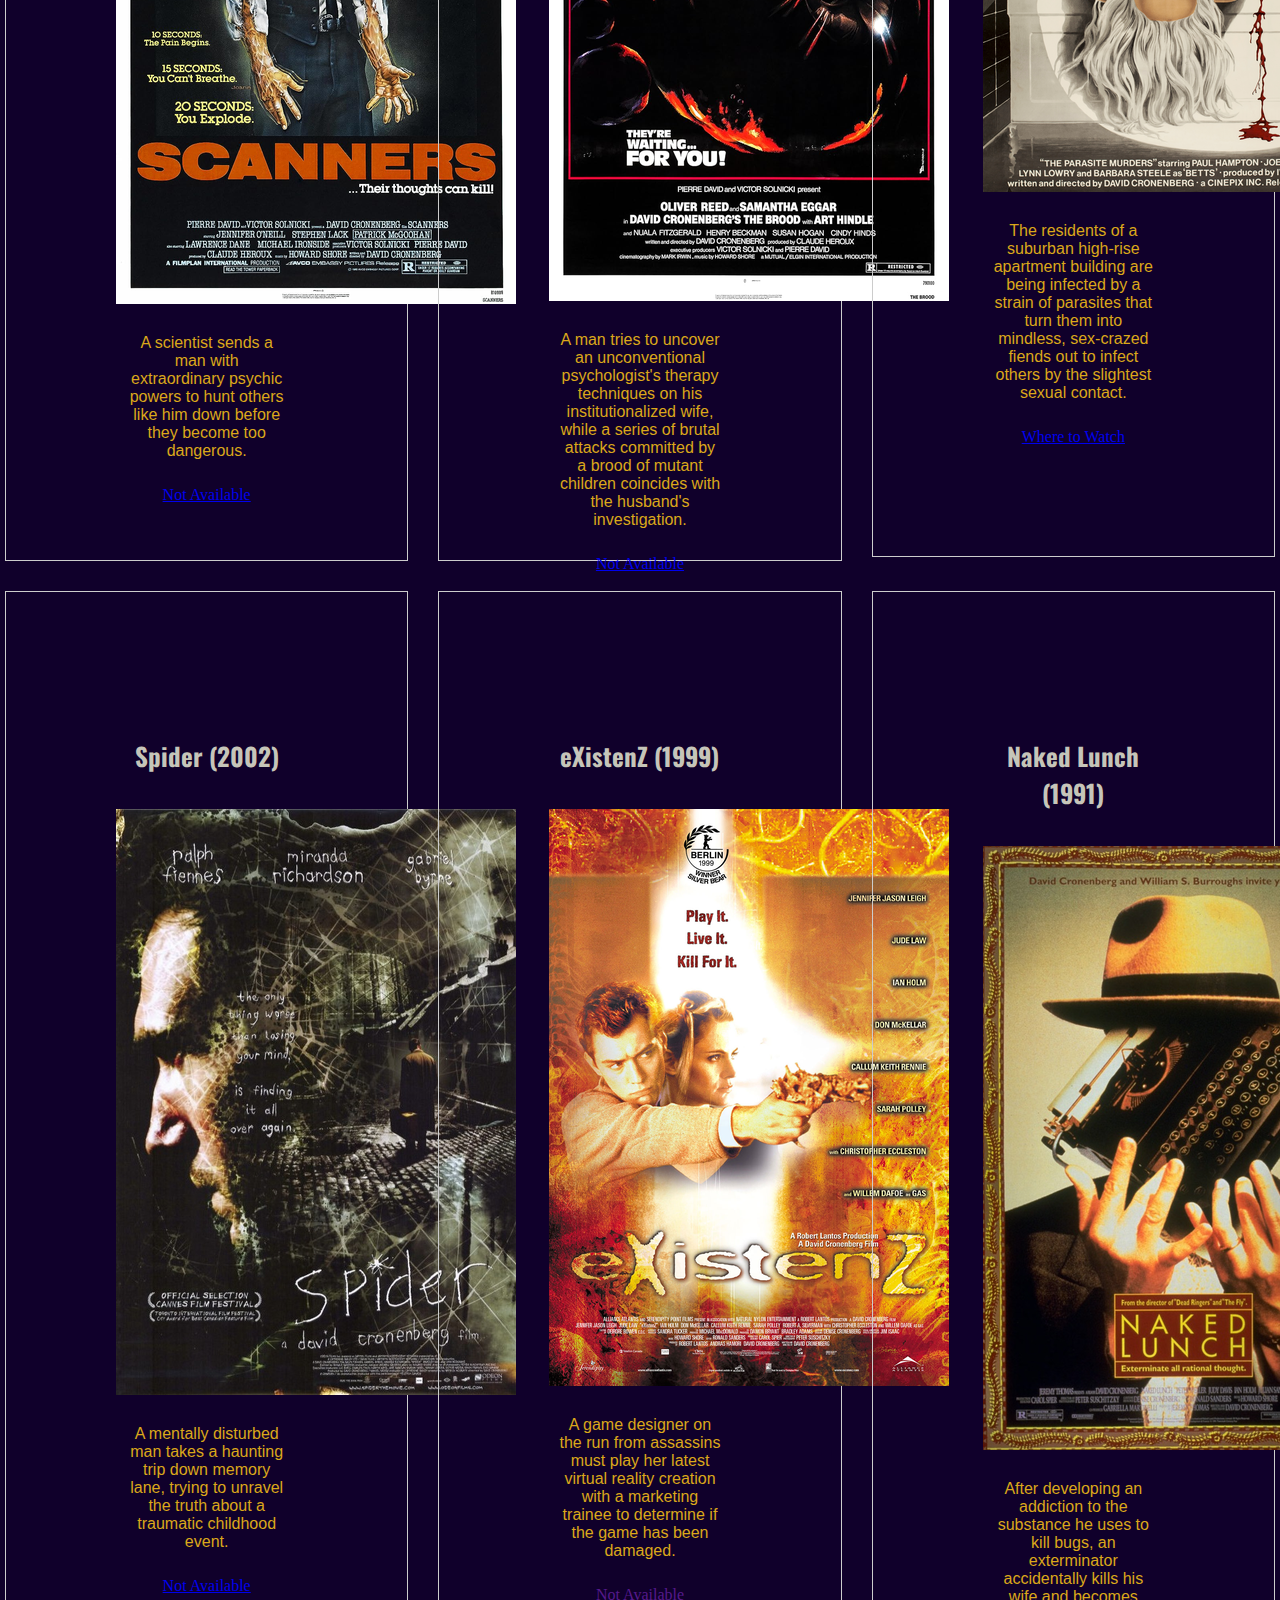
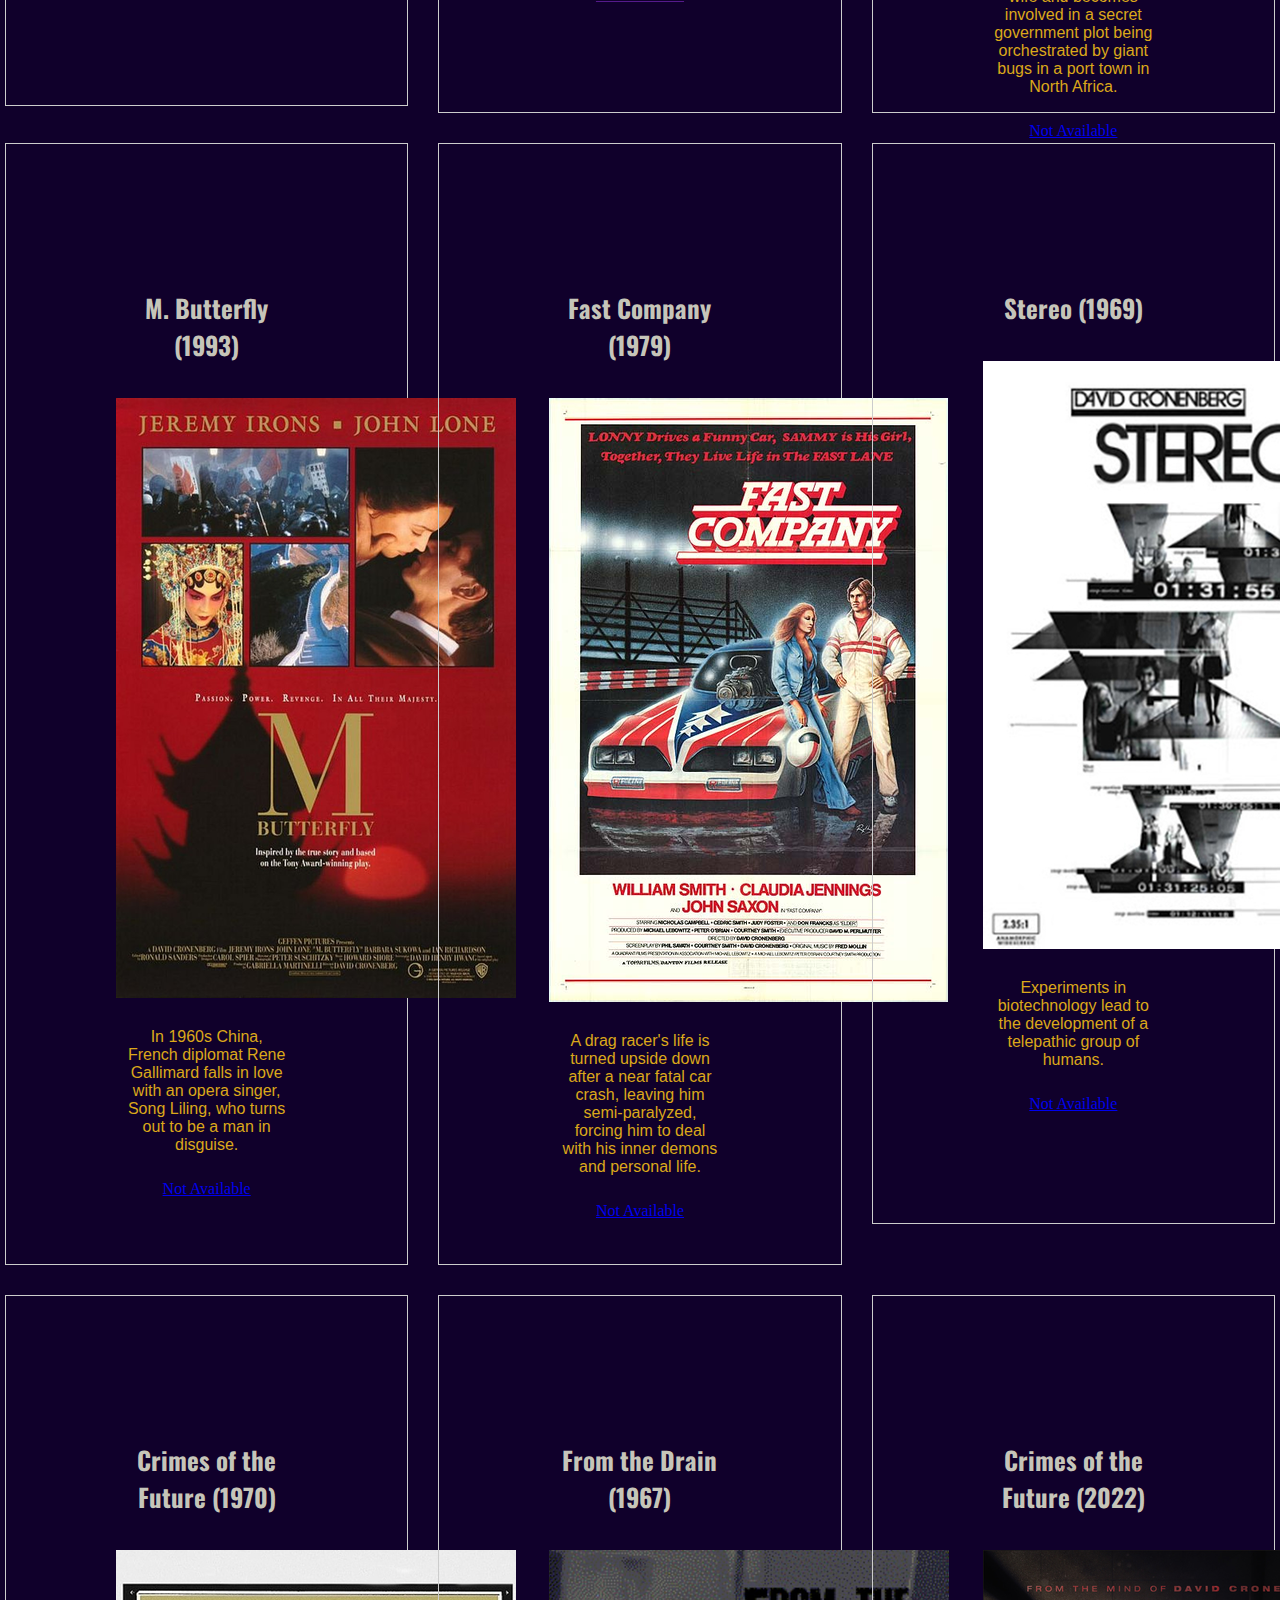
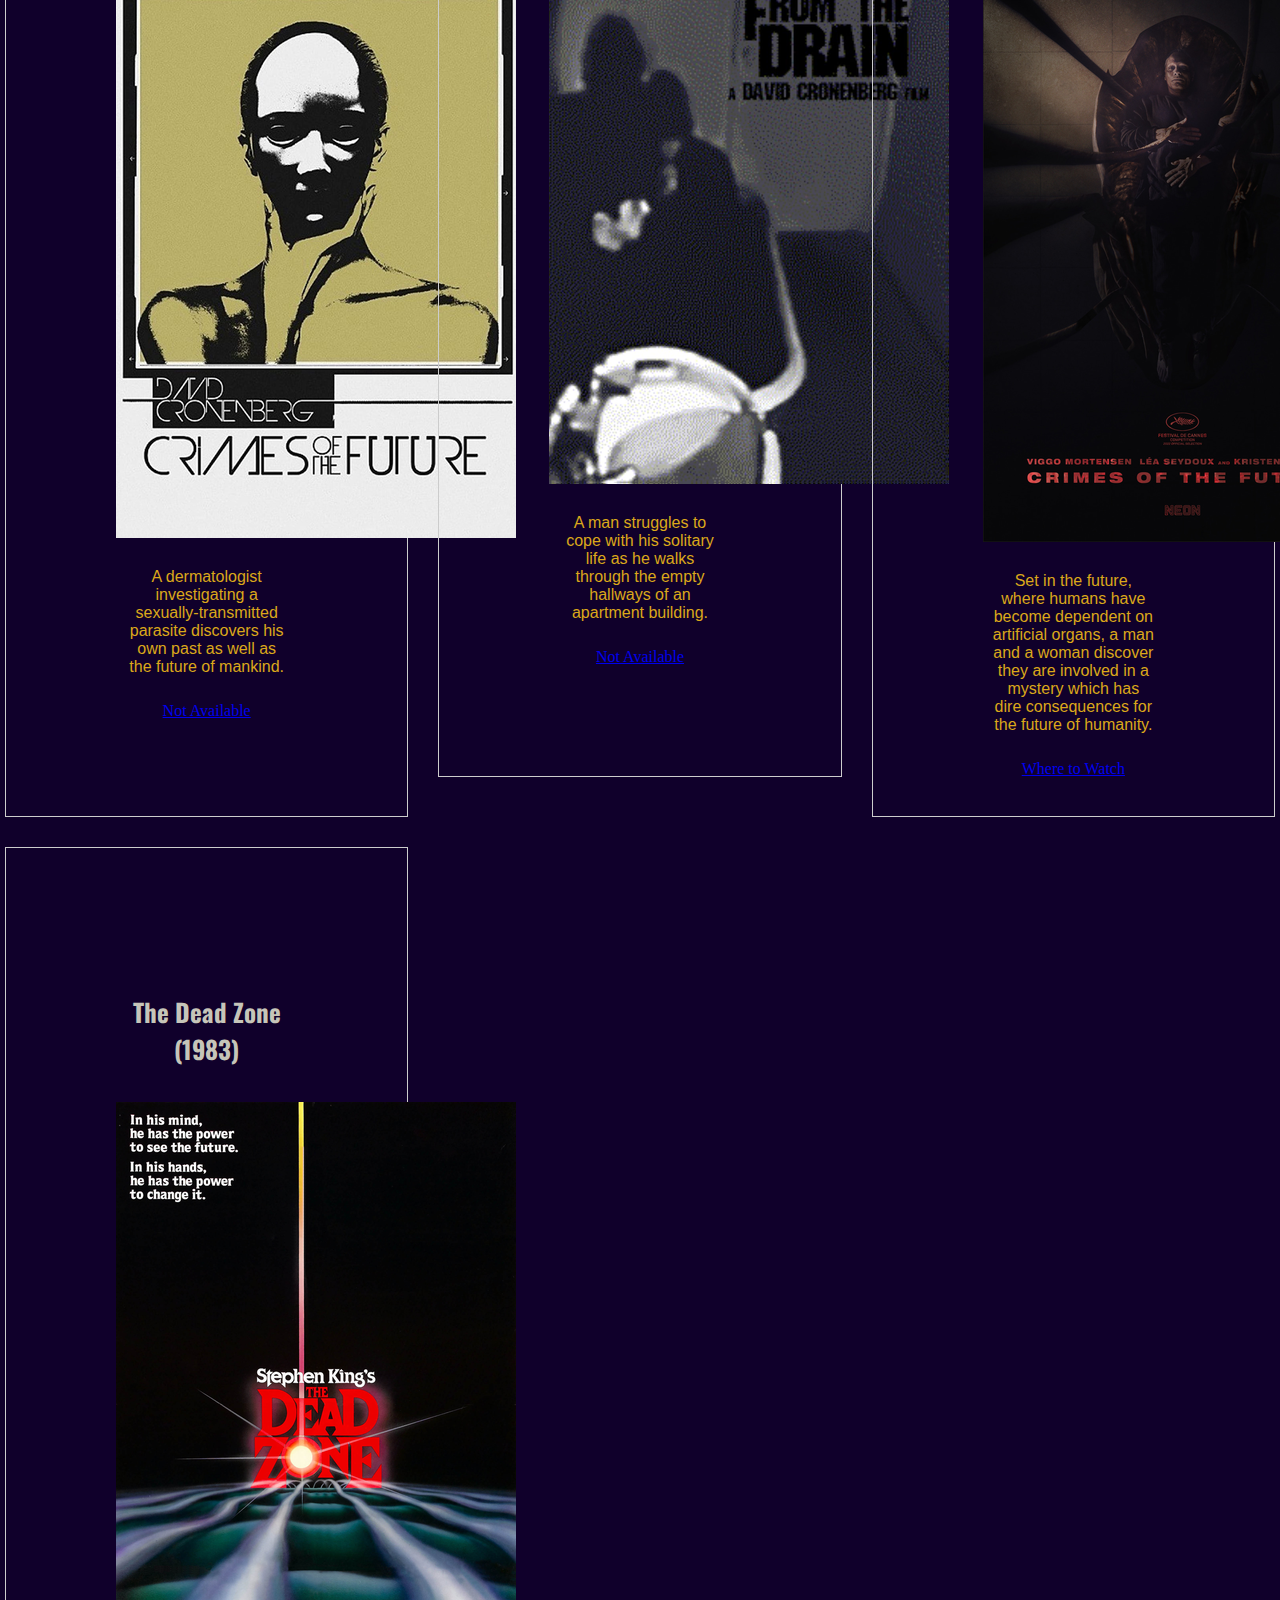
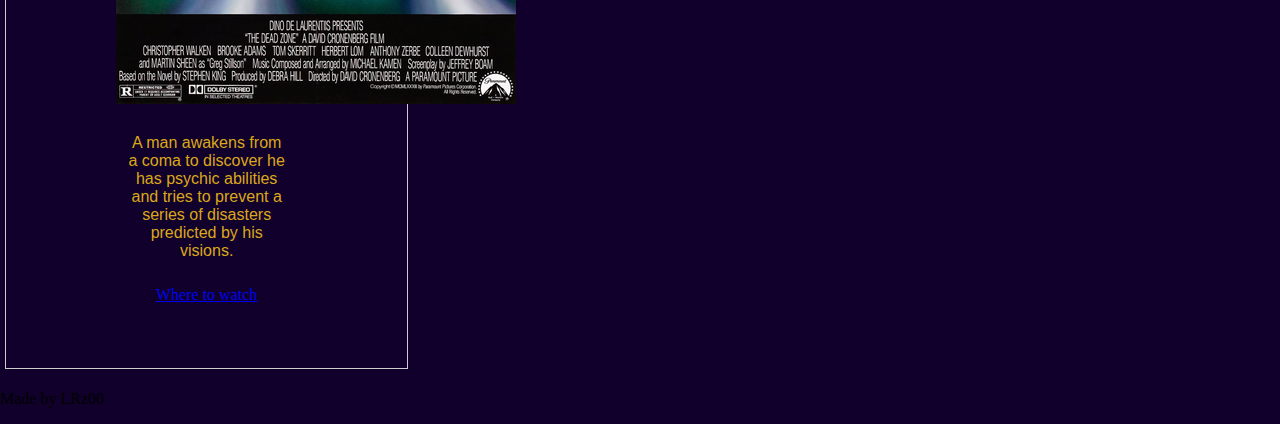
==== commit 33b191ac: "alterações no css(filmes em grid)" ====
--- a/index.html
+++ b/index.html
@@ -60,14 +60,13 @@
         </div>
     </div>
     <!--ESPAÇO DE DISPLAY DE FILMES-->
-
-    <div class="films">
-        <h2 id="section-title">Filmes:</h2> <!--TITULO DA SUBSEÇÃo-->
-
-        <div class="film-iten">
-            <h3>Crash (1996)</h3><!--TITULO DO FILME-->
+    <h2 id="section-title">Filmes:</h2> <!--TITULO DA SUBSEÇÃo-->
+
+    <div class="films">        
+        <div class="film-iten">
+            <h3 class="film-title">Crash (1996)</h3><!--TITULO DO FILME-->
             <img src="imagens/crash-poster.jpg" alt="poster do filme crash"><!--POSTER DO FILME-->
-            <p>After getting into a serious car accident, a TV director discovers an underground sub-culture of scarred,
+            <p class="film-desc">After getting into a serious car accident, a TV director discovers an underground sub-culture of scarred,
                 omnisexual car-crash victims who use car accidents and the raw sexual energy they produce to try to
                 rejuvenate
                 his sex life with his wife.
@@ -77,9 +76,9 @@
         </div>
 
         <div class="film-iten">
-            <h3>Videodrome (1983)</h3><!--TITULO DO FILME-->
+            <h3 class="film-title">Videodrome (1983)</h3><!--TITULO DO FILME-->
             <img src="imagens/Videodrome-Poster.png" alt="poster Videodrome">
-            <p>A sleazy cable-TV programmer begins to see his life and the future of media spin out of control in a very
+            <p class="film-desc">A sleazy cable-TV programmer begins to see his life and the future of media spin out of control in a very
                 unusual
                 fashion when he acquires a new kind of programming for his station.
             </p>
@@ -89,9 +88,9 @@
         </div>
 
         <div class="film-iten">
-            <h3>The Fly (1986)</h3><!--TITULO DO FILME-->
+            <h3 class="film-title">The Fly (1986)</h3><!--TITULO DO FILME-->
             <img src="imagens/The-Fly-Poster.png" alt="poster the fly">
-            <p>A brilliant but eccentric scientist begins to transform into a giant man/fly hybrid after one of his
+            <p class="film-desc">A brilliant but eccentric scientist begins to transform into a giant man/fly hybrid after one of his
                 experiments
                 goes horribly wrong.
             </p>
@@ -100,9 +99,9 @@
         </div>
 
         <div class="film-iten">
-            <h3>Dead Ringers (1988)</h3><!--TITULO DO FILME-->
+            <h3 class="film-title">Dead Ringers (1988)</h3><!--TITULO DO FILME-->
             <img src="imagens/Dead-Ringers-Poster.png" alt="Dead RingersPoster">
-            <p>Twin gynecologists take full advantage of the fact that nobody can tell them apart until their
+            <p class="film-desc" >Twin gynecologists take full advantage of the fact that nobody can tell them apart until their
                 relationship
                 begins to deteriorate over a woman.
             </p>
@@ -111,9 +110,9 @@
         </div>
 
         <div class="film-iten">
-            <h3>A History of Violence (2005)</h3><!--TITULO DO FILME-->
+            <h3 class="film-title">A History of Violence (2005)</h3><!--TITULO DO FILME-->
             <img src="imagens/A-History-of-Violence-Poster.png" alt="A history of Violence Poster">
-            <p>A mild-mannered man becomes a local hero through an act of violence, which sets off repercussions that
+            <p class="film-desc">A mild-mannered man becomes a local hero through an act of violence, which sets off repercussions that
                 will
                 shake
                 his family to its very core.
@@ -123,9 +122,9 @@
         </div>
 
         <div class="film-iten">
-            <h3>Eastern Promises (2007)</h3><!--TITULO DO FILME-->
+            <h3 class="film-title">Eastern Promises (2007)</h3><!--TITULO DO FILME-->
             <img src="imagens/Eastern-Promises-Poster.png" alt="Eastern Promises poster">
-            <p>A Russian teenager living in London who dies during childbirth leaves clues to a midwife in her journal
+            <p class="film-desc">A Russian teenager living in London who dies during childbirth leaves clues to a midwife in her journal
                 that
                 could tie her child to a rape involving a violent Russian mob family.
             </p>
@@ -134,9 +133,9 @@
         </div>
 
         <div class="film-iten">
-            <h3>Cosmopolis (2012)</h3><!--TITULO DO FILME-->
+            <h3 class="film-title">Cosmopolis (2012)</h3><!--TITULO DO FILME-->
             <img src="imagens/Cospomolis-Poster.png" alt="Poster Cosmopolis">
-            <p>Riding across Manhattan in a stretch limo in order to get a haircut, a 28-year-old billionaire asset
+            <p class="film-desc">Riding across Manhattan in a stretch limo in order to get a haircut, a 28-year-old billionaire asset
                 manager's
                 day devolves into an odyssey with a cast of characters that start to tear his world apart.
             </p>
@@ -146,9 +145,9 @@
         </div>
 
         <div class="film-iten">
-            <h3>Maps to the Stars (2014)</h3><!--TITULO DO FILME-->
+            <h3 class="film-title">Maps to the Stars (2014)</h3><!--TITULO DO FILME-->
             <img src="imagens/Map-to-the-Stars-Poster.png" alt="Map to the stars poster">
-            <p>A tour into the heart of a Hollywood family chasing celebrity, one another, and the relentless ghosts of
+            <p class="film-desc">A tour into the heart of a Hollywood family chasing celebrity, one another, and the relentless ghosts of
                 their
                 pasts.
             </p>
@@ -157,9 +156,9 @@
         </div>
 
         <div class="film-iten">
-            <h3>Rabid (1977)</h3><!--TITULO DO FILME-->
+            <h3 class="film-title">Rabid (1977)</h3><!--TITULO DO FILME-->
             <img src="imagens/Rabid-Poster.png" alt="Poster Rabid">
-            <p>A young woman develops a taste for human blood after undergoing experimental plastic surgery, and her
+            <p class="film-desc">A young woman develops a taste for human blood after undergoing experimental plastic surgery, and her
                 victims
                 turn into rabid, blood-thirsty zombies who proceed to infect others, which turns into a city-wide
                 epidemic.
@@ -168,9 +167,9 @@
         </div>
 
         <div class="film-iten">
-            <h3>Scanners (1981)</h3><!--TITULO DO FILME-->
+            <h3 class="film-title">Scanners (1981)</h3><!--TITULO DO FILME-->
             <img src="imagens/Scanners-Poster.png" alt="Scanners poster">
-            <p>A scientist sends a man with extraordinary psychic powers to hunt others like him down before they become
+            <p class="film-desc">A scientist sends a man with extraordinary psychic powers to hunt others like him down before they become
                 too
                 dangerous.
             </p>
@@ -178,9 +177,9 @@
         </div>
 
         <div class="film-iten">
-            <h3>The Brood (1979)</h3><!--TITULO DO FILME-->
+            <h3 class="film-title">The Brood (1979)</h3><!--TITULO DO FILME-->
             <img src="imagens/the-brood.png" alt="The brood poster">
-            <p>A man tries to uncover an unconventional psychologist's therapy techniques on his institutionalized wife,
+            <p class="film-desc">A man tries to uncover an unconventional psychologist's therapy techniques on his institutionalized wife,
                 while a
                 series of brutal attacks committed by a brood of mutant children coincides with the husband's
                 investigation.
@@ -189,9 +188,9 @@
         </div>
 
         <div class="film-iten">
-            <h3>Shivers (1975)</h3><!--TITULO DO FILME-->
+            <h3 class="film-title">Shivers (1975)</h3><!--TITULO DO FILME-->
             <img src="imagens/shivers-poster.png" alt="Shivers Posster">
-            <p>The residents of a suburban high-rise apartment building are being infected by a strain of parasites that
+            <p class="film-desc">The residents of a suburban high-rise apartment building are being infected by a strain of parasites that
                 turn
                 them into mindless, sex-crazed fiends out to infect others by the slightest sexual contact.
             </p>
@@ -200,9 +199,9 @@
         </div>
 
         <div class="film-iten">
-            <h3>Spider (2002)</h3><!--TITULO DO FILME-->
+            <h3 class="film-title">Spider (2002)</h3><!--TITULO DO FILME-->
             <img src="imagens/spider-poster.png" alt="Spider Poster">
-            <p>A mentally disturbed man takes a haunting trip down memory lane, trying to unravel the truth about a
+            <p class="film-desc">A mentally disturbed man takes a haunting trip down memory lane, trying to unravel the truth about a
                 traumatic
                 childhood event.
             </p>
@@ -210,9 +209,9 @@
         </div>
 
         <div class="film-iten">
-            <h3>eXistenZ (1999)</h3><!--TITULO DO FILME-->
+            <h3 class="film-title">eXistenZ (1999)</h3><!--TITULO DO FILME-->
             <img src="imagens/exitenz-poster.png" alt="">
-            <p>A game designer on the run from assassins must play her latest virtual reality creation with a marketing
+            <p class="film-desc">A game designer on the run from assassins must play her latest virtual reality creation with a marketing
                 trainee
                 to determine if the game has been damaged.
             </p>
@@ -220,9 +219,9 @@
         </div>
 
         <div class="film-iten">
-            <h3>Naked Lunch (1991)</h3><!--TITULO DO FILME-->
+            <h3 class="film-title">Naked Lunch (1991)</h3><!--TITULO DO FILME-->
             <img src="imagens/naked-lunch-poster.png" alt="Naked Lunch Poster">
-            <p>After developing an addiction to the substance he uses to kill bugs, an exterminator accidentally kills
+            <p class="film-desc">After developing an addiction to the substance he uses to kill bugs, an exterminator accidentally kills
                 his
                 wife
                 and becomes involved in a secret government plot being orchestrated by giant bugs in a port town in
@@ -234,9 +233,9 @@
         </div>
 
         <div class="film-iten">
-            <h3>M. Butterfly (1993)</h3><!--TITULO DO FILME-->
+            <h3 class="film-title">M. Butterfly (1993)</h3><!--TITULO DO FILME-->
             <img src="imagens/m-butterfly-poster.png" alt="M. Butterfly Poster">
-            <p>In 1960s China, French diplomat Rene Gallimard falls in love with an opera singer, Song Liling, who turns
+            <p class="film-desc">In 1960s China, French diplomat Rene Gallimard falls in love with an opera singer, Song Liling, who turns
                 out
                 to
                 be a man in disguise.
@@ -246,9 +245,9 @@
         </div>
 
         <div class="film-iten">
-            <h3>Fast Company (1979)</h3><!--TITULO DO FILME-->
+            <h3 class="film-title">Fast Company (1979)</h3><!--TITULO DO FILME-->
             <img src="imagens/fats-company-poster.png" alt="Fast Company poster">
-            <p>A drag racer's life is turned upside down after a near fatal car crash, leaving him semi-paralyzed,
+            <p class="film-desc">A drag racer's life is turned upside down after a near fatal car crash, leaving him semi-paralyzed,
                 forcing
                 him
                 to deal with his inner demons and personal life.
@@ -257,17 +256,17 @@
         </div>
 
         <div class="film-iten">
-            <h3>Stereo (1969)</h3><!--TITULO DO FILME-->
+            <h3 class="film-title">Stereo (1969)</h3><!--TITULO DO FILME-->
             <img src="imagens/stereo-poster.png" alt="Stereo Poster">
-            <p>Experiments in biotechnology lead to the development of a telepathic group of humans.
+            <p class="film-desc">Experiments in biotechnology lead to the development of a telepathic group of humans.
             </p>
             <a href="#" title="watch stereo">Not Available</a>
         </div>
 
         <div class="film-iten">
-            <h3>Crimes of the Future (1970)</h3><!--TITULO DO FILME-->
+            <h3 class="film-title">Crimes of the Future (1970)</h3><!--TITULO DO FILME-->
             <img src="imagens/crimes-of-the-future1-poster.png" alt="Crimes of the Future(1970) poster">
-            <p>A dermatologist investigating a sexually-transmitted parasite discovers his own past as well as the
+            <p class="film-desc">A dermatologist investigating a sexually-transmitted parasite discovers his own past as well as the
                 future of
                 mankind.
             </p>
@@ -276,18 +275,18 @@
         </div>
 
         <div class="film-iten">
-            <h3>From the Drain (1967)</h3><!--TITULO DO FILME-->
+            <h3 class="film-title">From the Drain (1967)</h3><!--TITULO DO FILME-->
             <img src="imagens/from-the-drain-poster.png" alt="From the drain poster">
-            <p>A man struggles to cope with his solitary life as he walks through the empty hallways of an apartment
+            <p class="film-desc">A man struggles to cope with his solitary life as he walks through the empty hallways of an apartment
                 building.
             </p>
             <a href="#" title="watch from the drain'">Not Available</a>
         </div>
 
         <div class="film-iten">
-            <h3>Crimes of the Future (2022)</h3><!--TITULO DO FILME-->
+            <h3 class="film-title">Crimes of the Future (2022)</h3><!--TITULO DO FILME-->
             <img src="imagens/crimes-of-the-future2-poster.png" alt="Crimes of the future(2022)">
-            <p>Set in the future, where humans have become dependent on artificial organs, a man and a woman discover
+            <p class="film-desc">Set in the future, where humans have become dependent on artificial organs, a man and a woman discover
                 they
                 are
                 involved in a mystery which has dire consequences for the future of humanity.
@@ -297,9 +296,9 @@
         </div>
 
         <div class="film-iten">
-            <h3>The Dead Zone (1983)</h3><!--TITULO DO FILME-->
+            <h3 class="film-title">The Dead Zone (1983)</h3><!--TITULO DO FILME-->
             <img src="imagens/dead-zone-poster.png" alt="The Dead Zone Poster">
-            <p>A man awakens from a coma to discover he has psychic abilities and tries to prevent a series of disasters
+            <p class="film-desc">A man awakens from a coma to discover he has psychic abilities and tries to prevent a series of disasters
                 predicted by his visions.
             </p>
             <a href="https://www.oldflix.com.br/title/play/5ff4cec32e550b182b53f137" target="_blank"
--- a/style.css
+++ b/style.css
@@ -2,6 +2,7 @@
 :root {
     --purple: #10002b;
     --silver: #c6c5b9;
+    --mustard: #dba81a;
 }
 
 /*NAVBAR:*/
@@ -50,6 +51,7 @@
     margin: 10px;
     width: 15px;
 }
+
 #menu a:hover{
     color: var(--purple);
     background-color: var(--silver);
@@ -104,6 +106,38 @@
     color: var(--silver);
 }
 
+/*FILMS SECTION*/
+
+.film-title{
+    font-family: "Oswald";
+    color: var(--silver);
+    padding: 10px;
+    font-size: 25px;
+}
+
+.film-desc{
+    font-family: 'Franklin Gothic Medium', 'Arial Narrow', Arial, sans-serif;
+    color: var(--mustard);
+    max-width: 400px;
+    padding: 10px;
+    min-height: 50px;
+    
+}
+
+.films {
+    display: grid;
+    grid-template-columns: repeat(auto-fill, minmax(400px, 1fr));
+    grid-gap: 20px;
+    align-items: start;
+}
+
+.film-iten {
+    border: 1px solid #ccc;
+    padding: 110px;
+    text-align: center;
+    max-height: 900px;
+    margin: 5px;
+}
 
 /*384px (Galaxys20)*/
 @media screen and (max-width: 384px) {
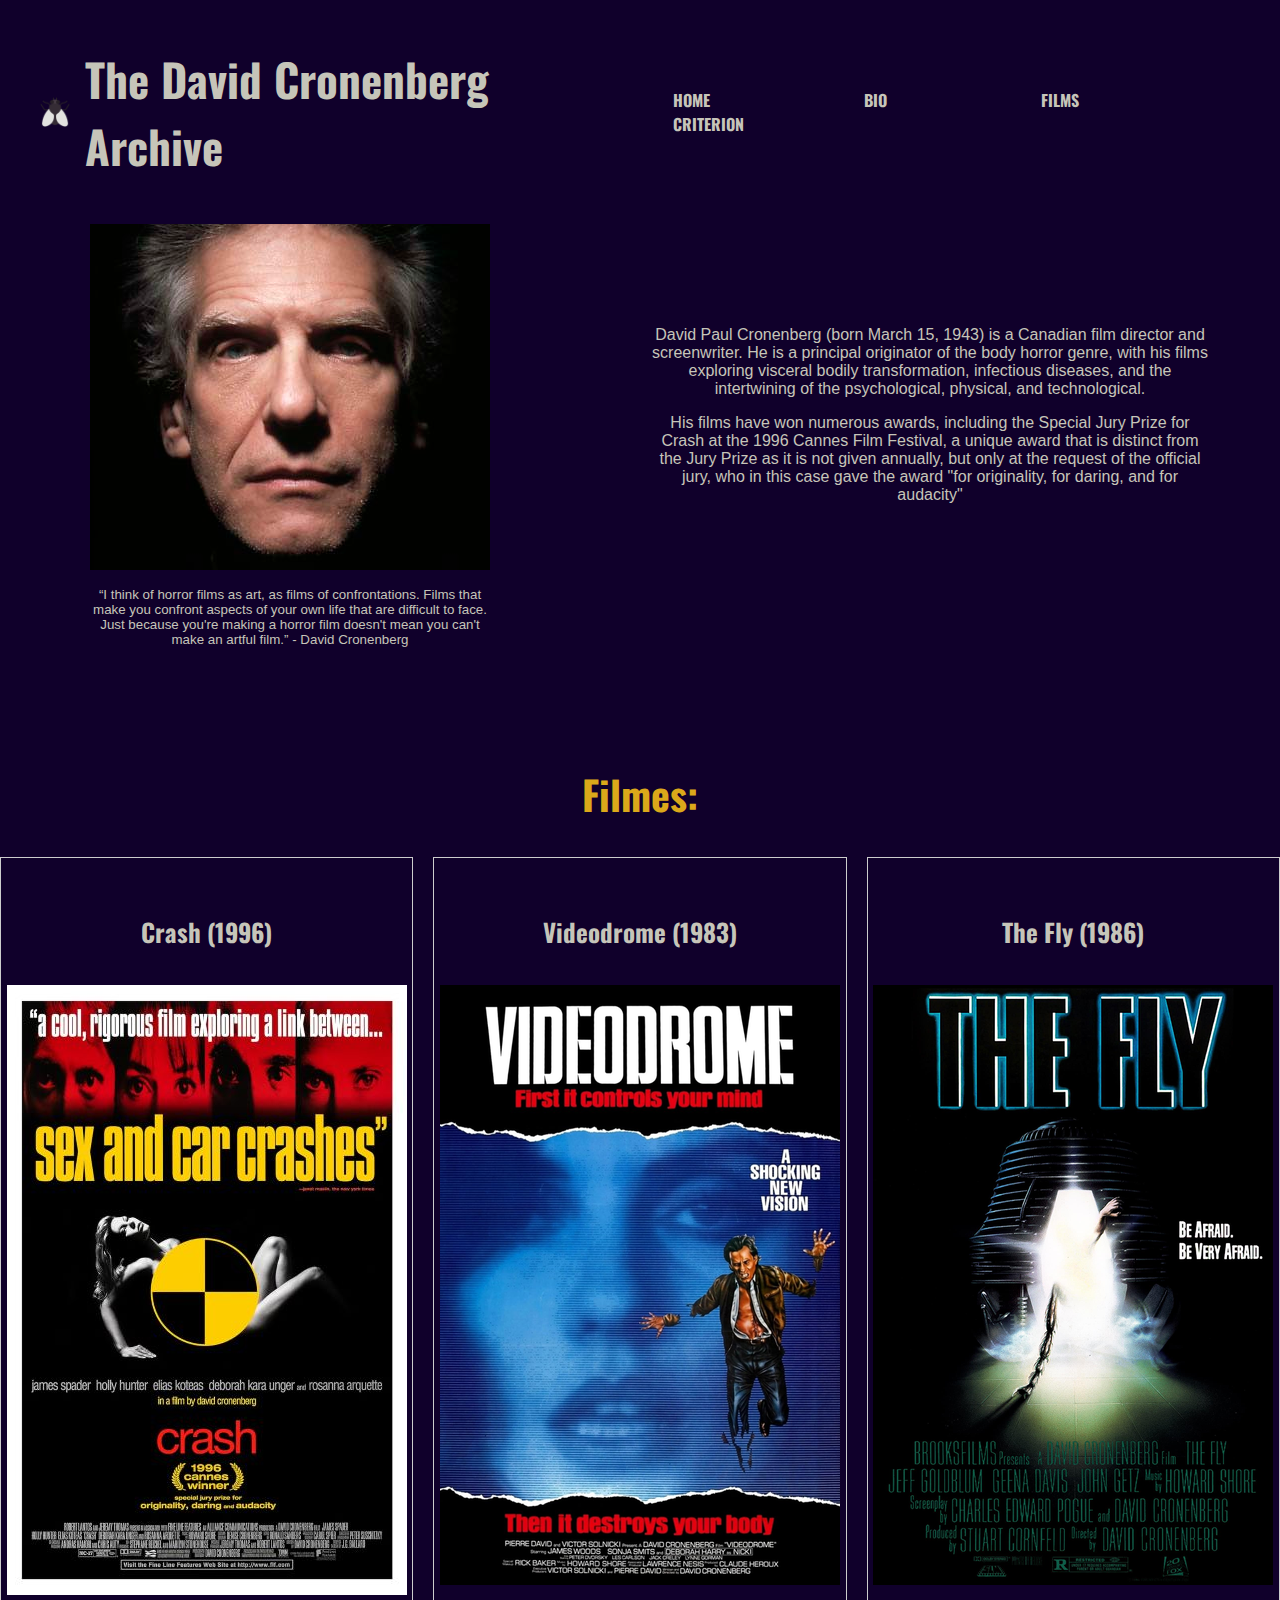
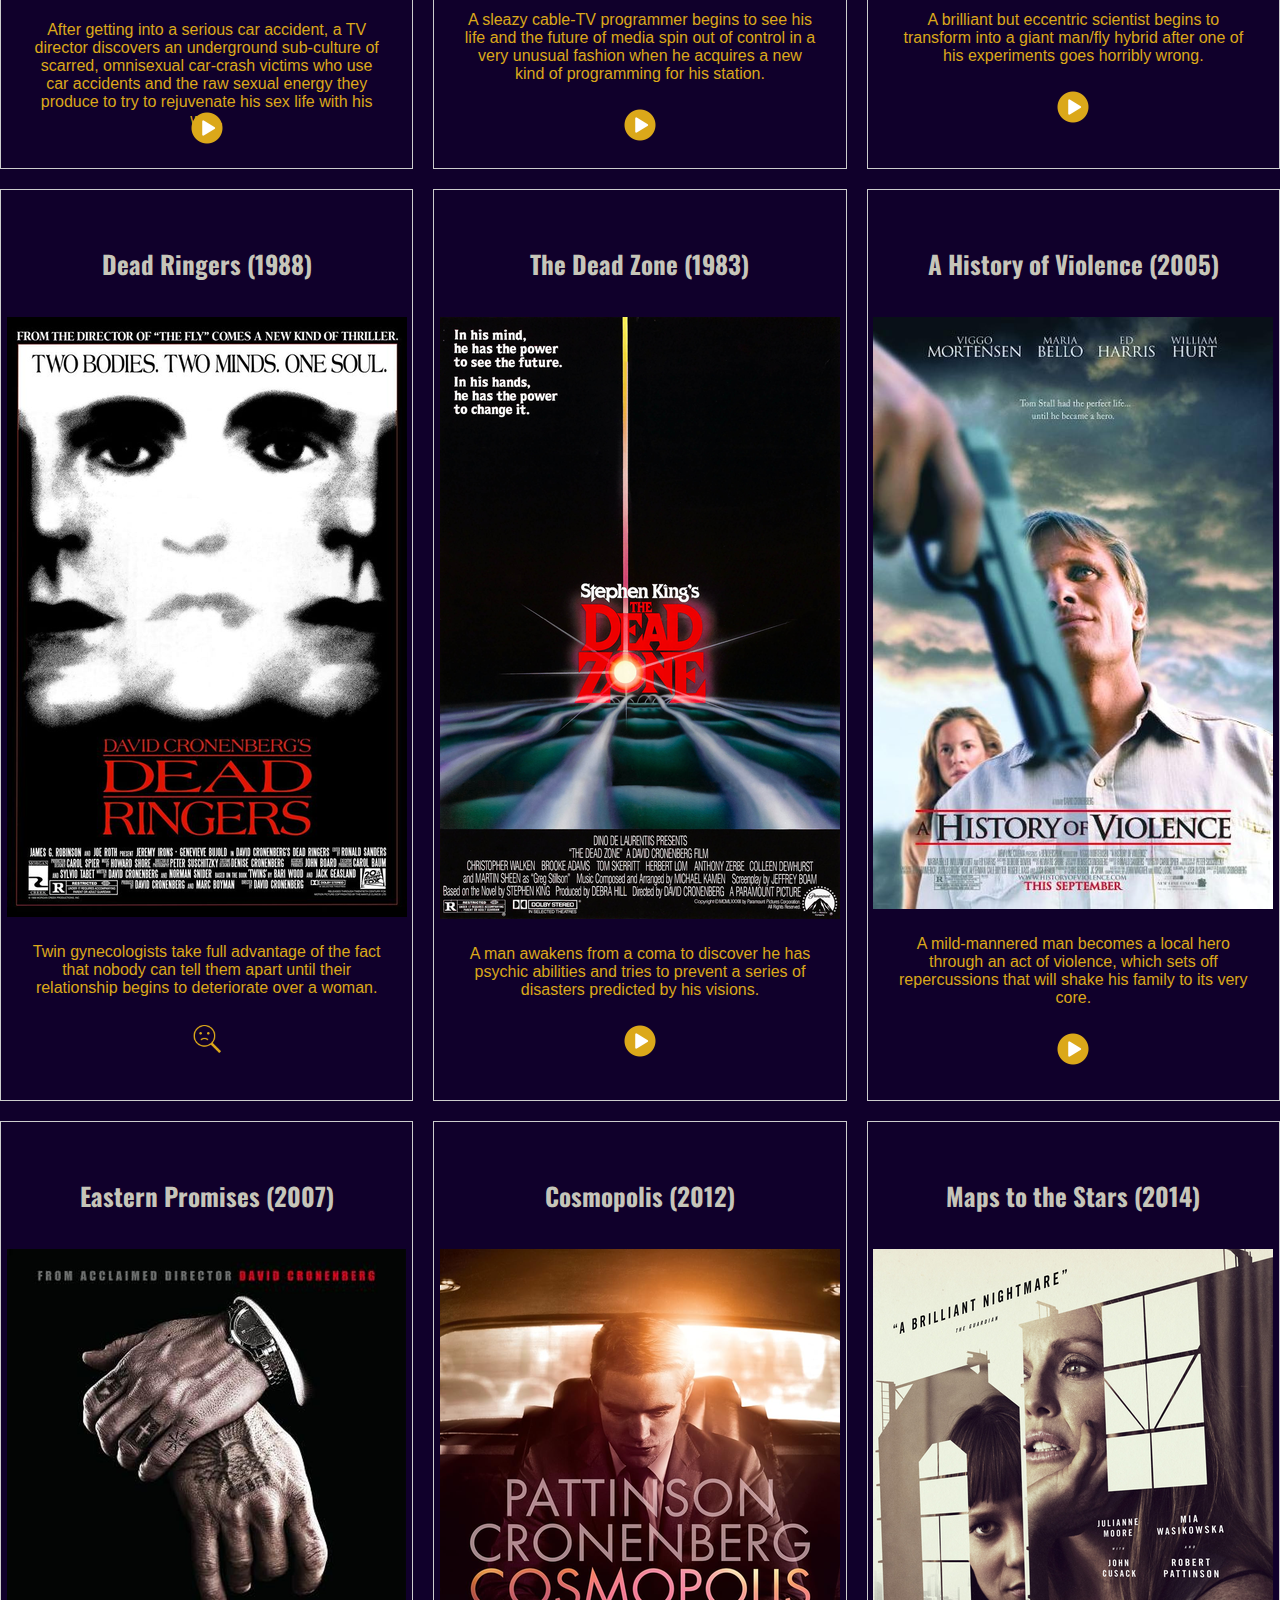
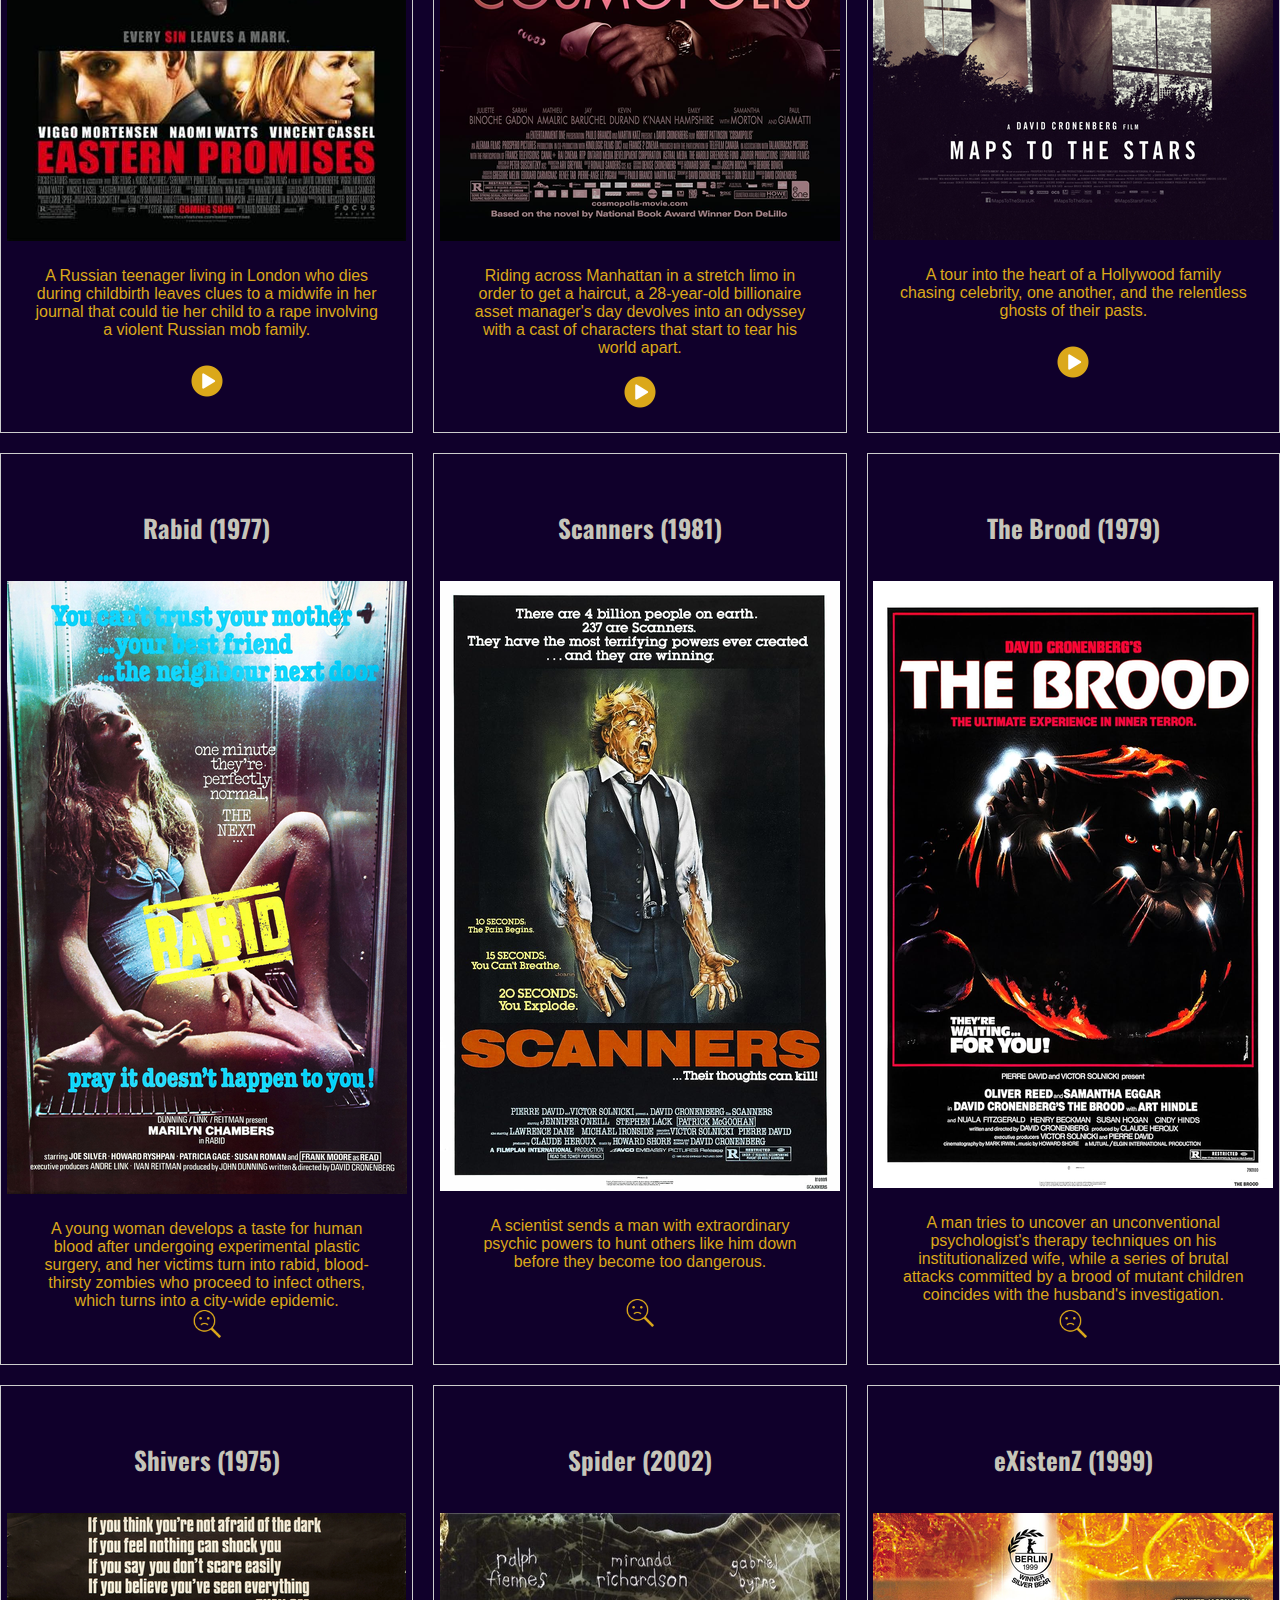
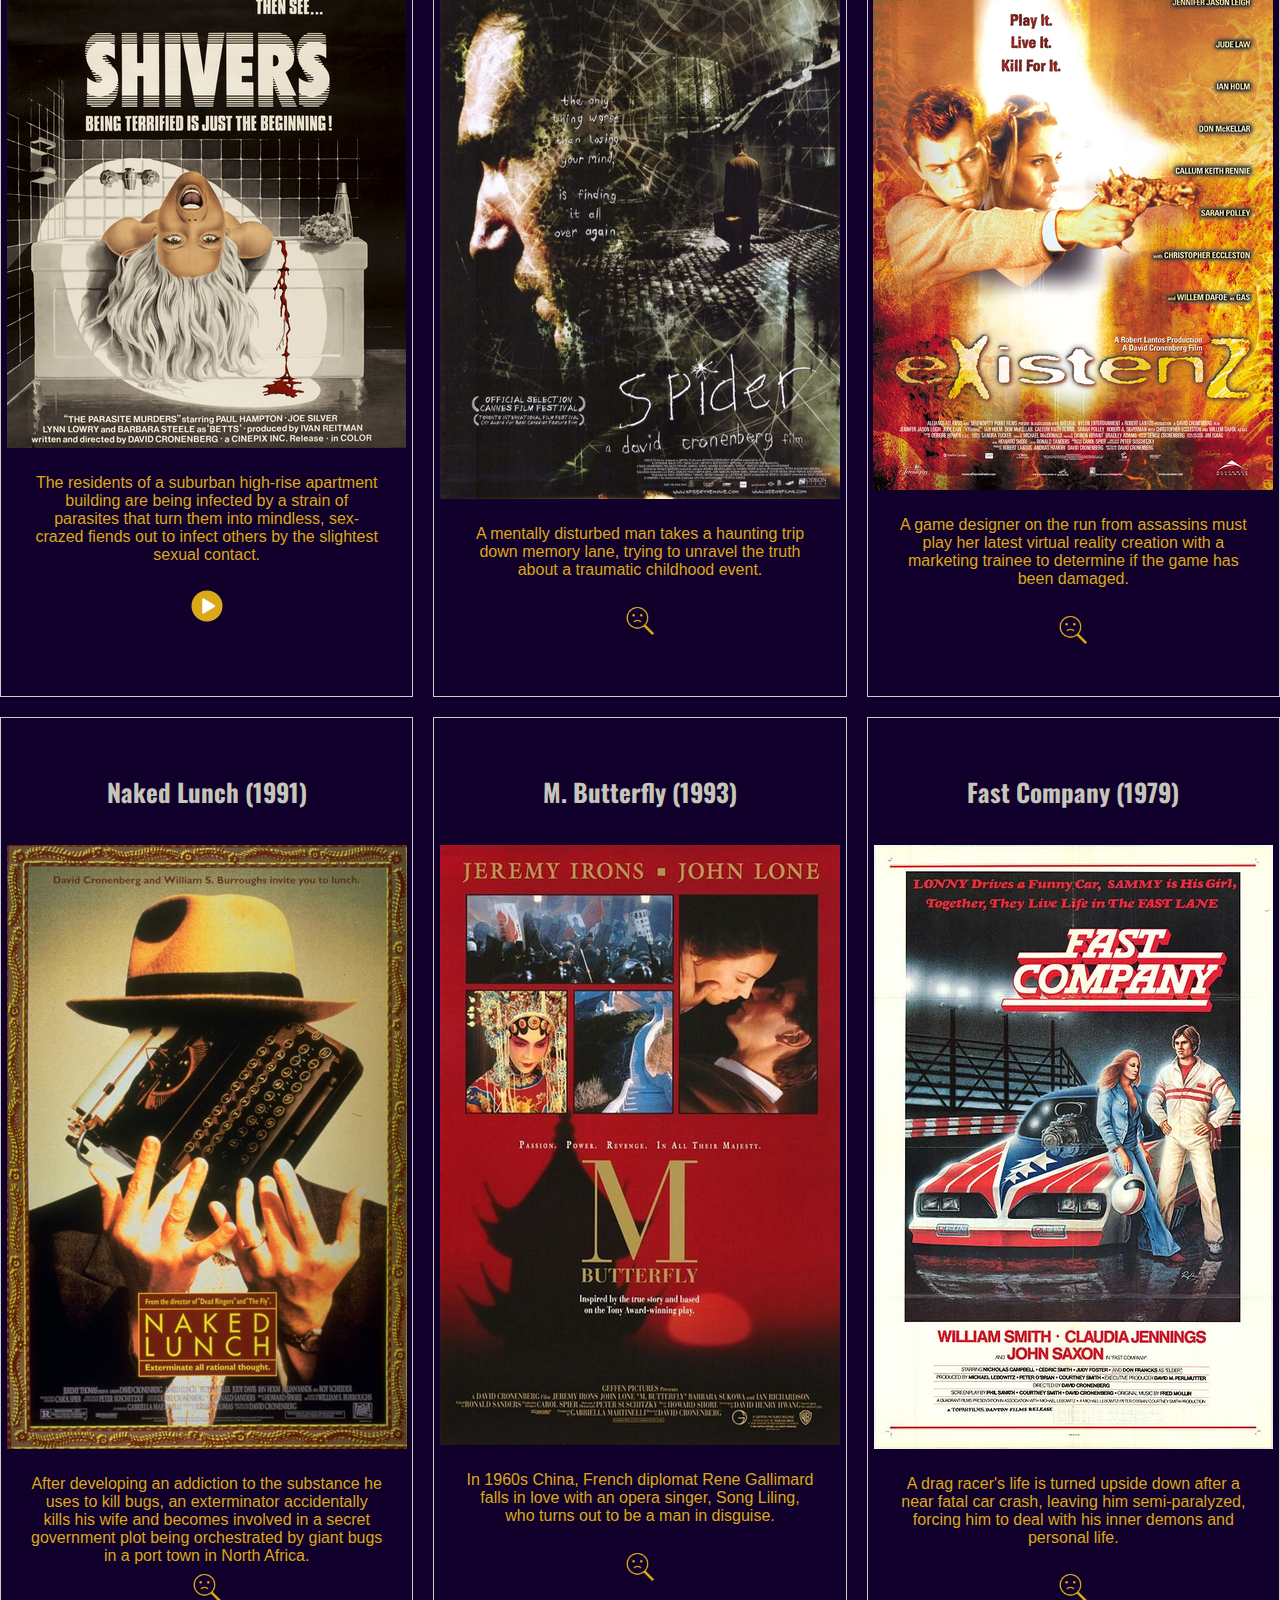
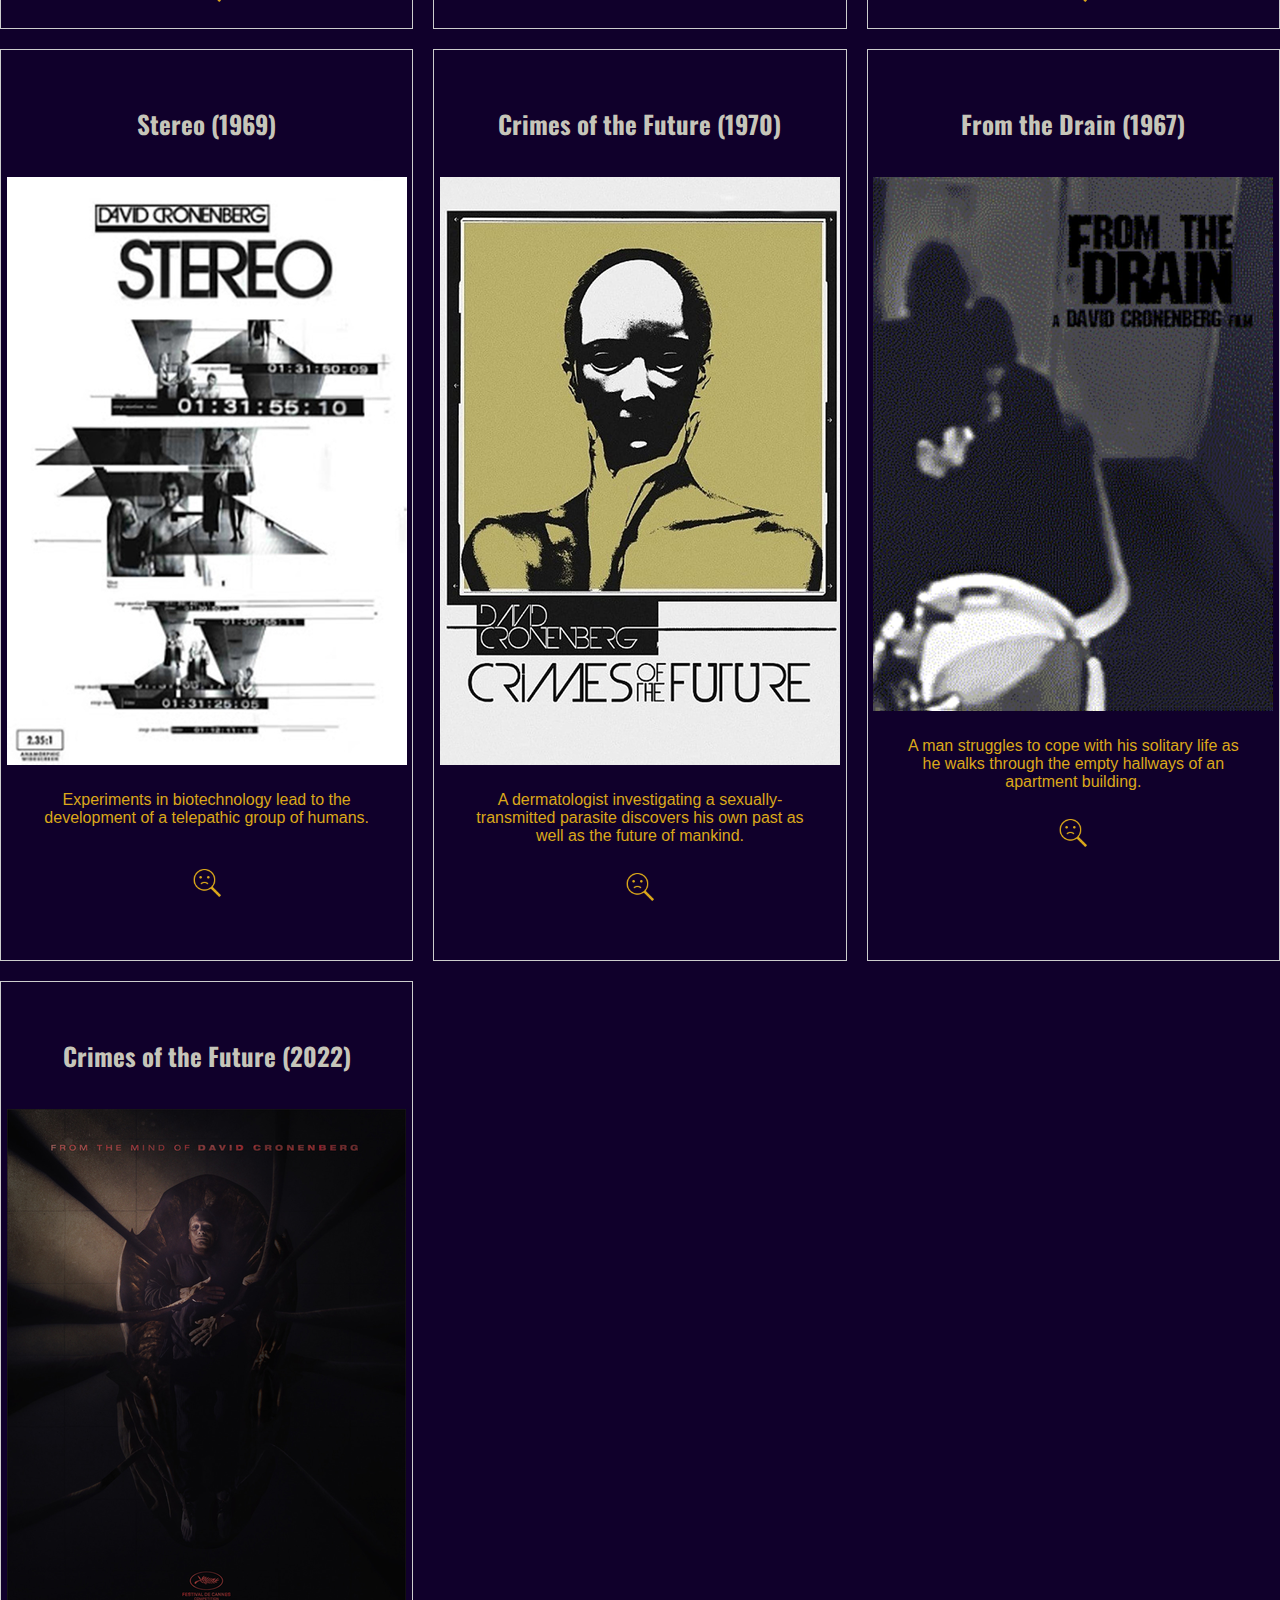
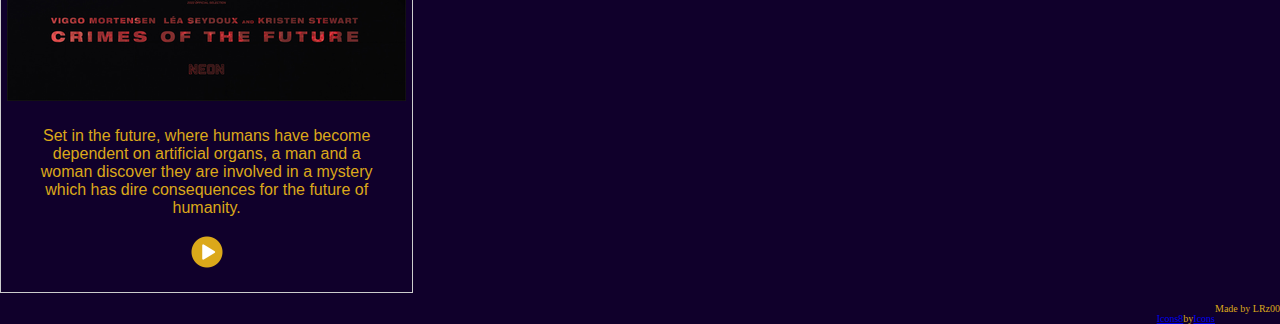
==== commit f9e05518: "concertando alinhamento + adicionando icons a links" ====
--- a/index.html
+++ b/index.html
@@ -25,10 +25,10 @@
                 <a href="#">HOME</a>
             </li>
             <li>
-                <a href="#">BIO</a>
+                <a href="#bio">BIO</a>
             </li>
             <li>
-                <a href="#">FILMS</a>
+                <a href="#section-title">FILMS</a>
             </li>
             <li>
                 <a href="https://www.criterion.com/shop/browse?director=cronenberg-david" target="_blank">CRITERION</a>
@@ -38,7 +38,7 @@
 
     <!--ESPAÇO PARA A BIOGRAFIA DO AUTOR-->
 
-    <div class="bio">
+    <div class="bio" id="bio">
         <div class="bio-info">
             <p>David Paul Cronenberg (born March 15, 1943) is a Canadian film director and screenwriter.
                 He is a principal originator of the body horror genre, with his films exploring visceral bodily
@@ -59,8 +59,13 @@
                     artful film.</q> - David Cronenberg</p>
         </div>
     </div>
+
+
     <!--ESPAÇO DE DISPLAY DE FILMES-->
-    <h2 id="section-title">Filmes:</h2> <!--TITULO DA SUBSEÇÃo-->
+    <div id="title-container">
+        <h2 id="section-title">Filmes:</h2> <!--TITULO DA SUBSEÇÃo-->
+    </div>
+ 
 
     <div class="films">        
         <div class="film-iten">
@@ -72,7 +77,7 @@
                 his sex life with his wife.
             </p><!--SINOPSE DO FILME-->
             <a href="https://www.oldflix.com.br/title/play/58f61d75a2409d2780a81096" target="_blank"
-                title="Watch Crash on OldFlix">Where To Watch</a> <!--LINK PARA O FILME-->
+                title="Watch Crash on OldFlix"><img src="imagens/icons8-play-64.png" alt="Where to watch"></a> <!--LINK PARA O FILME-->
         </div>
 
         <div class="film-iten">
@@ -83,7 +88,7 @@
                 fashion when he acquires a new kind of programming for his station.
             </p>
             <a href="https://www.primevideo.com/detail/0FHW404SXG7Q57VJJ6VBCMH5KP/ref=atv_dl_rdr?tag=justwatch21-20"
-                target="_blank" title="Buy or Rent on Amazon Prime">Where To Watch</a>
+                target="_blank" title="Buy or Rent on Amazon Prime"><img src="imagens/icons8-play-64.png" alt="Where to watch"></a>
 
         </div>
 
@@ -95,7 +100,7 @@
                 goes horribly wrong.
             </p>
             <a href="https://www.starplus.com/pt-br/movies/the-fly/63rLDcO32J7I?irgwc=1&cid=DSS-Affiliate-Impact-Content-JustWatch%20GmbH-1058017&tgclid=08010018-ca28-4505-9900-1e0565e75caa"
-                target="_blank" title="Watch The Fly On Start+">Where To Watch</a>
+                target="_blank" title="Watch The Fly On Start+"><img src="imagens/icons8-play-64.png" alt="Where to watch"></a>
         </div>
 
         <div class="film-iten">
@@ -105,9 +110,21 @@
                 relationship
                 begins to deteriorate over a woman.
             </p>
-            <a href="#" target="_blank" title="Watch Dead Ringers">Not Available</a>
-
-        </div>
+            <a href="#" target="_blank" title="Watch Dead Ringers"><img src="imagens/icons8-not-found-50.png" alt=" "></a>
+
+        </div>
+
+        <div class="film-iten">
+            <h3 class="film-title">The Dead Zone (1983)</h3><!--TITULO DO FILME-->
+            <img src="imagens/dead-zone-poster.png" alt="The Dead Zone Poster">
+            <p class="film-desc">A man awakens from a coma to discover he has psychic abilities and tries to prevent a series of disasters
+                predicted by his visions.
+            </p>
+            <a href="https://www.oldflix.com.br/title/play/5ff4cec32e550b182b53f137" target="_blank"
+                title="Watch The dead zone"><img src="imagens/icons8-play-64.png" alt="Where to watch"></a>
+
+        </div>
+
 
         <div class="film-iten">
             <h3 class="film-title">A History of Violence (2005)</h3><!--TITULO DO FILME-->
@@ -118,7 +135,7 @@
                 his family to its very core.
             </p>
             <a href="https://www.max.com/br/pt/movies/marcas-da-violencia/5398afdd-7a13-45b3-b9c5-ccdd7be6b8f2?utm_id=1100l5988&utm_source=gowatchit_gp&utm_medium=affiliate&clickref=1101lyki3Hiu"
-                target="_blank" title="Watch a history of violence">Where to Watch</a>
+                target="_blank" title="Watch a history of violence"><img src="imagens/icons8-play-64.png" alt="Where to watch"></a>
         </div>
 
         <div class="film-iten">
@@ -129,7 +146,7 @@
                 could tie her child to a rape involving a violent Russian mob family.
             </p>
             <a href="https://www.max.com/br/pt/movies/senhores-do-crime/ca436060-3cad-4a91-bbd8-bf68a20acf95?utm_id=1100l5988&utm_source=gowatchit_gp&utm_medium=affiliate&clickref=1101lyki4qSA"
-                target="_blank" title="Watch Eastern Promises">Where to Watch'</a>
+                target="_blank" title="Watch Eastern Promises"><img src="imagens/icons8-play-64.png" alt="Where to watch"></a>
         </div>
 
         <div class="film-iten">
@@ -140,7 +157,7 @@
                 day devolves into an odyssey with a cast of characters that start to tear his world apart.
             </p>
             <a href="https://www.primevideo.com/-/pt/detail/0SR14GAQMGANR60ZEI8IP139Y4/ref=atv_dl_rdr?tag=justwatch21-20"
-                target="_blank" title="Watch Cosmopolis">Where to Watch</a>
+                target="_blank" title="Watch Cosmopolis"><img src="imagens/icons8-play-64.png" alt="Where to watch"></a>
 
         </div>
 
@@ -152,7 +169,7 @@
                 pasts.
             </p>
             <a href="https://www.primevideo.com/-/pt/detail/0SR14GAQMGANR60ZEI8IP139Y4/ref=atv_dl_rdr?tag=justwatch21-20"
-                target="_blank" title="watch map to the stars">Where to Watch</a>
+                target="_blank" title="watch map to the stars"><img src="imagens/icons8-play-64.png" alt="Where to watch"></a>
         </div>
 
         <div class="film-iten">
@@ -163,7 +180,7 @@
                 turn into rabid, blood-thirsty zombies who proceed to infect others, which turns into a city-wide
                 epidemic.
             </p>
-            <a href="#" title="Watch Rabid">Not Available</a>
+            <a href="#" title="Watch Rabid"><img src="imagens/icons8-not-found-50.png" alt=" "></a>
         </div>
 
         <div class="film-iten">
@@ -173,7 +190,7 @@
                 too
                 dangerous.
             </p>
-            <a href="#" title="Watch Scanners">Not Available</a>
+            <a href="#" title="Watch Scanners"><img src="imagens/icons8-not-found-50.png" alt=" "></a>
         </div>
 
         <div class="film-iten">
@@ -184,7 +201,7 @@
                 series of brutal attacks committed by a brood of mutant children coincides with the husband's
                 investigation.
             </p>
-            <a href="#" title="The Brood">Not Available</a>
+            <a href="#" title="The Brood"><img src="imagens/icons8-not-found-50.png" alt=" "></a>
         </div>
 
         <div class="film-iten">
@@ -194,7 +211,7 @@
                 turn
                 them into mindless, sex-crazed fiends out to infect others by the slightest sexual contact.
             </p>
-            <a href="https://www.runtime.tv/feature/shivers" target="_blank" title="Shivers">Where to Watch</a>
+            <a href="https://www.runtime.tv/feature/shivers" target="_blank" title="Shivers"><img src="imagens/icons8-play-64.png" alt="Where to watch"></a>
 
         </div>
 
@@ -205,7 +222,7 @@
                 traumatic
                 childhood event.
             </p>
-            <a href="#" title="The Brood">Not Available</a>
+            <a href="#" title="The Brood"><img src="imagens/icons8-not-found-50.png" alt=" "></a>
         </div>
 
         <div class="film-iten">
@@ -215,7 +232,7 @@
                 trainee
                 to determine if the game has been damaged.
             </p>
-            <a href="" title="Watch Existenz">Not Available</a>
+            <a href="" title="Watch Existenz"><img src="imagens/icons8-not-found-50.png" alt=" "></a>
         </div>
 
         <div class="film-iten">
@@ -228,7 +245,7 @@
                 North
                 Africa.
             </p>
-            <a href="#" title="watch naked lunch">Not Available</a>
+            <a href="#" title="watch naked lunch"><img src="imagens/icons8-not-found-50.png" alt=" "></a>
 
         </div>
 
@@ -240,7 +257,7 @@
                 to
                 be a man in disguise.
             </p>
-            <a href="#" title="watch m. Butterfly">Not Available</a>
+            <a href="#" title="watch m. Butterfly"><img src="imagens/icons8-not-found-50.png" alt=" "></a>
 
         </div>
 
@@ -252,7 +269,7 @@
                 him
                 to deal with his inner demons and personal life.
             </p>
-            <a href="#" title="watch Fast Company">Not Available</a>
+            <a href="#" title="watch Fast Company"><img src="imagens/icons8-not-found-50.png" alt=" "></a>
         </div>
 
         <div class="film-iten">
@@ -260,7 +277,7 @@
             <img src="imagens/stereo-poster.png" alt="Stereo Poster">
             <p class="film-desc">Experiments in biotechnology lead to the development of a telepathic group of humans.
             </p>
-            <a href="#" title="watch stereo">Not Available</a>
+            <a href="#" title="watch stereo"><img src="imagens/icons8-not-found-50.png" alt=" "></a>
         </div>
 
         <div class="film-iten">
@@ -270,7 +287,7 @@
                 future of
                 mankind.
             </p>
-            <a href="#" title="watch crimes of the furure">Not Available</a>
+            <a href="#" title="watch crimes of the furure"><img src="imagens/icons8-not-found-50.png" alt=" "></a>
 
         </div>
 
@@ -280,7 +297,7 @@
             <p class="film-desc">A man struggles to cope with his solitary life as he walks through the empty hallways of an apartment
                 building.
             </p>
-            <a href="#" title="watch from the drain'">Not Available</a>
+            <a href="#" title="watch from the drain'"><img src="imagens/icons8-not-found-50.png" alt=" "></a>
         </div>
 
         <div class="film-iten">
@@ -292,25 +309,14 @@
                 involved in a mystery which has dire consequences for the future of humanity.
             </p>
             <a href="https://tv.apple.com/br/movie/crimes-of-the-future/umc.cmc.4nwre3gr37h0bhv2r09ckgekx?playableId=tvs.sbd.9001%3A1639258021"
-                target="_blank" title="Watch Crimes of the future">Where to Watch</a>
-        </div>
-
-        <div class="film-iten">
-            <h3 class="film-title">The Dead Zone (1983)</h3><!--TITULO DO FILME-->
-            <img src="imagens/dead-zone-poster.png" alt="The Dead Zone Poster">
-            <p class="film-desc">A man awakens from a coma to discover he has psychic abilities and tries to prevent a series of disasters
-                predicted by his visions.
-            </p>
-            <a href="https://www.oldflix.com.br/title/play/5ff4cec32e550b182b53f137" target="_blank"
-                title="Watch The dead zone">Where to watch</a>
-
+                target="_blank" title="Watch Crimes of the future"><img src="imagens/icons8-play-64.png" alt="Where to watch"></a>
         </div>
 
     </div>
-
 
     <footer>
         <p>Made by LRz00</p>
+        <a target="_blank" href="https://icons8.com/icon/80556/play">Icons</a> by <a target="_blank" href="https://icons8.com">Icons8</a>
     </footer>
 </body>
 
--- a/style.css
+++ b/style.css
@@ -54,7 +54,7 @@
 
 #menu a:hover{
     color: var(--purple);
-    background-color: var(--silver);
+    background-color: var(--mustard);
 }
 
 
@@ -107,6 +107,24 @@
 }
 
 /*FILMS SECTION*/
+
+#section-title{
+    font-family: "Oswald";
+    color: var(--mustard);
+    text-align: center;
+    align-items: center;
+    font-size: 40px;
+    font-optical-sizing: auto;
+    font-weight: 800;
+    font-style:normal;
+}
+
+#title-container{
+    display: flex;
+    align-items: center;
+    text-align: center;
+    justify-content: center;
+}
 
 .film-title{
     font-family: "Oswald";
@@ -128,16 +146,34 @@
     display: grid;
     grid-template-columns: repeat(auto-fill, minmax(400px, 1fr));
     grid-gap: 20px;
-    align-items: start;
+    align-items: center;
+}
+
+.films a img{
+    height:32px;
+    width: 32pxpx;
 }
 
 .film-iten {
+    display: flex;
+    flex-direction:column;
     border: 1px solid #ccc;
-    padding: 110px;
-    text-align: center;
-    max-height: 900px;
-    margin: 5px;
-}
+    padding: 20px;
+    height: 870px;
+    align-items: center;
+    text-align: center;
+}
+
+footer{
+    display: flex;
+    flex-direction: row-reverse;
+    align-items: end;
+    color: var(--mustard);
+    text-decoration: none;
+    font-size: 10px;
+}
+
+
 
 /*384px (Galaxys20)*/
 @media screen and (max-width: 384px) {
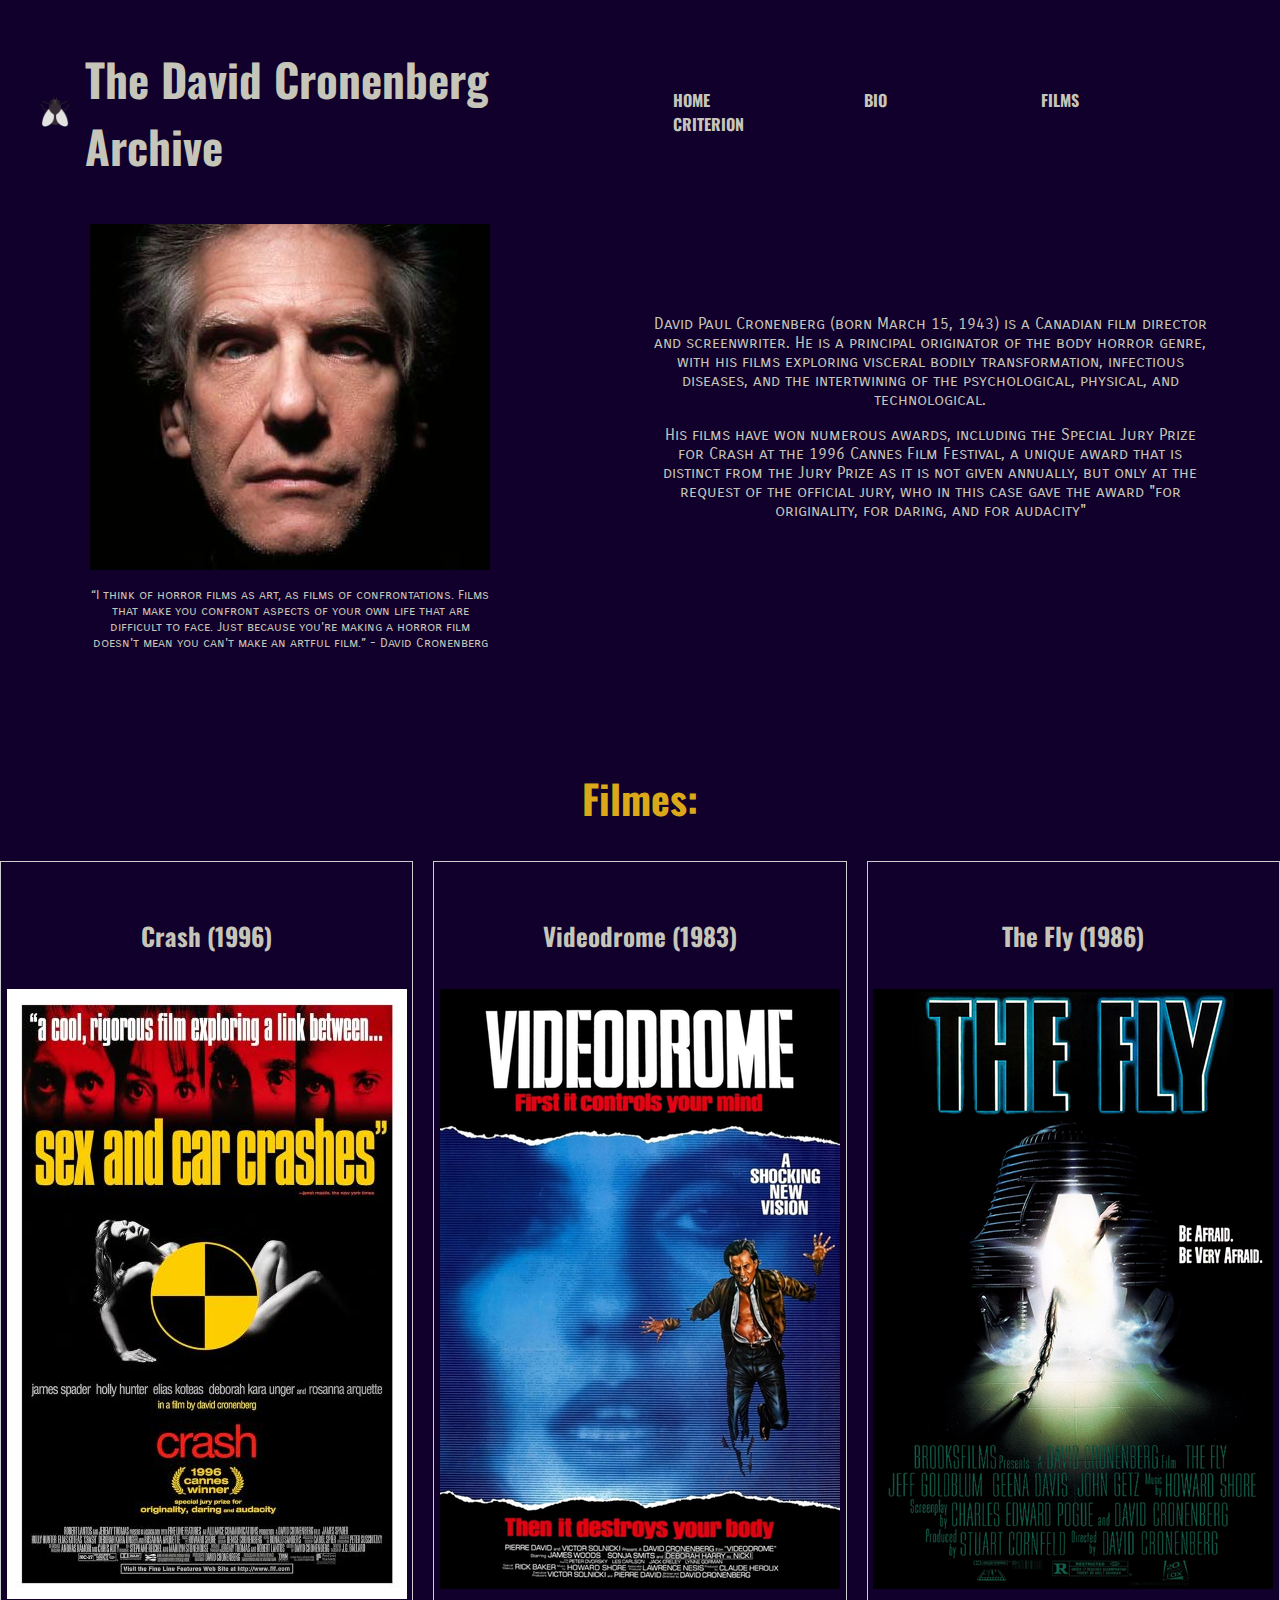
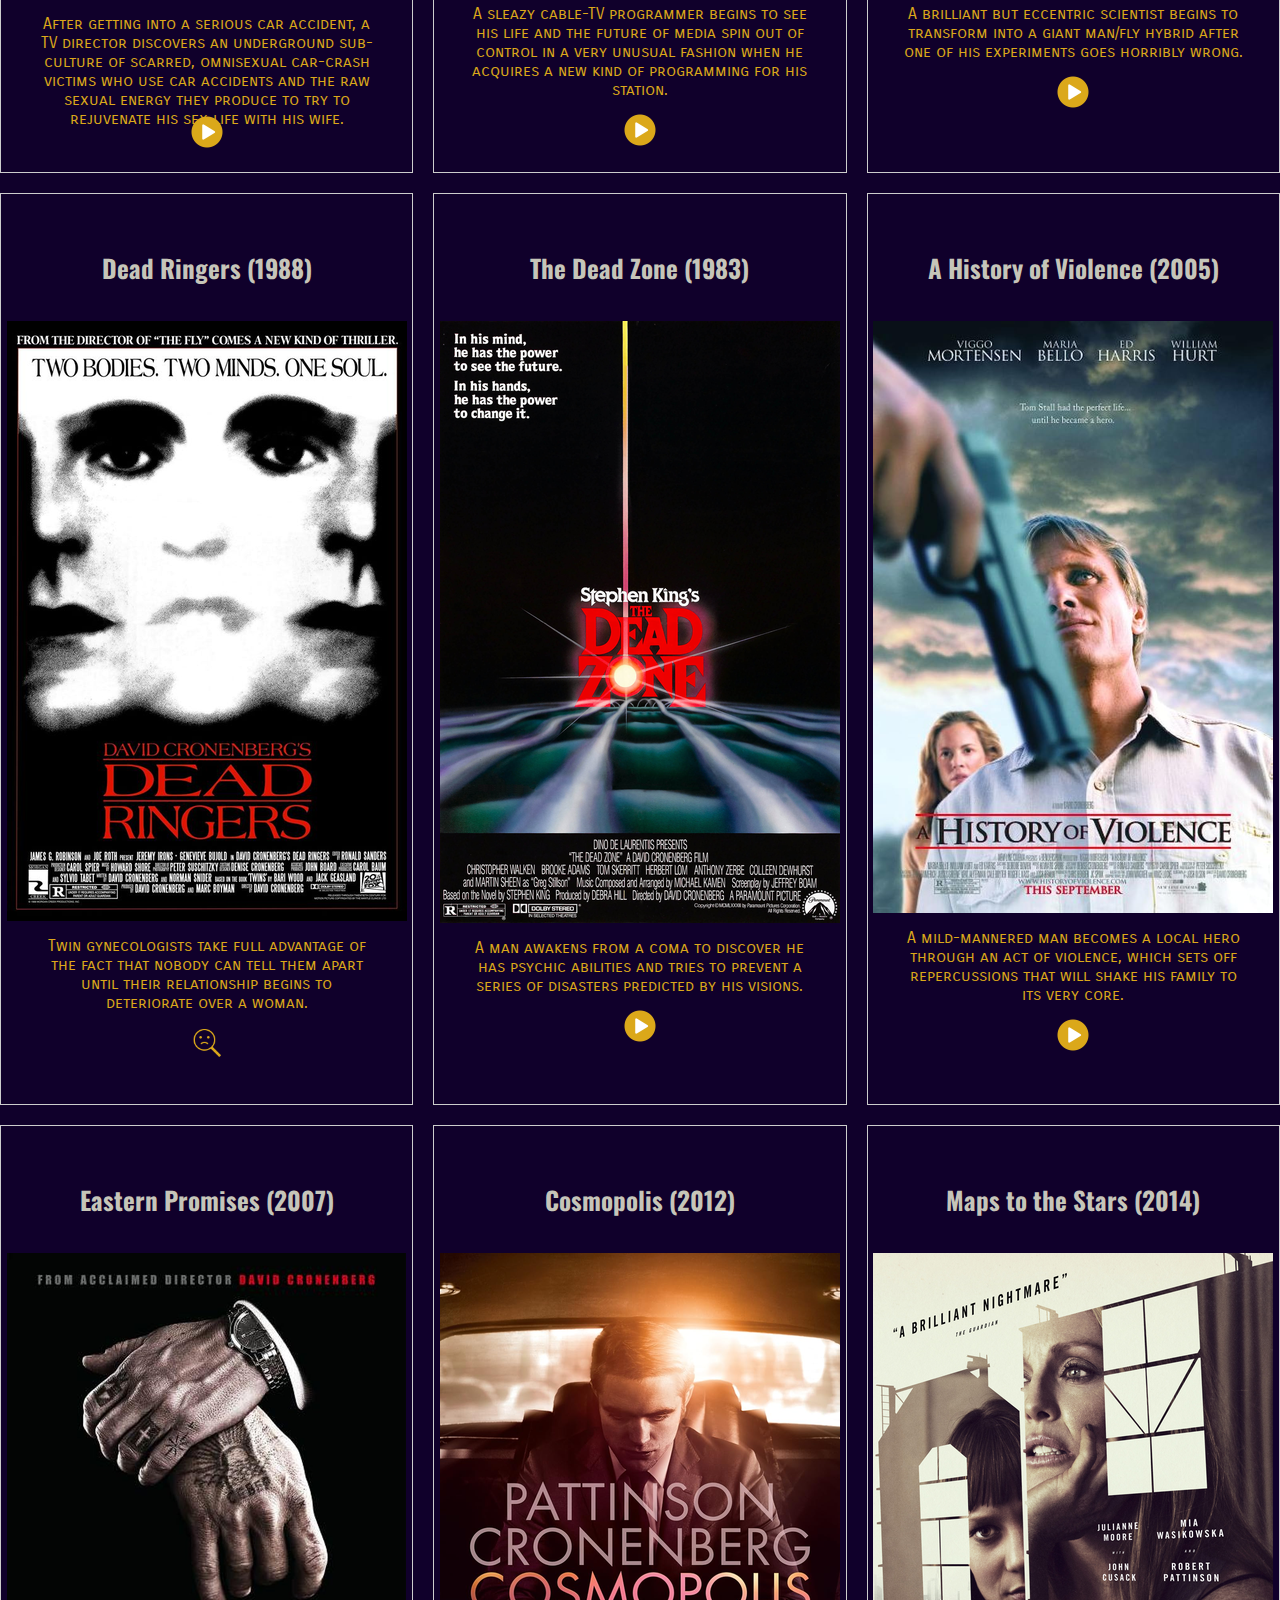
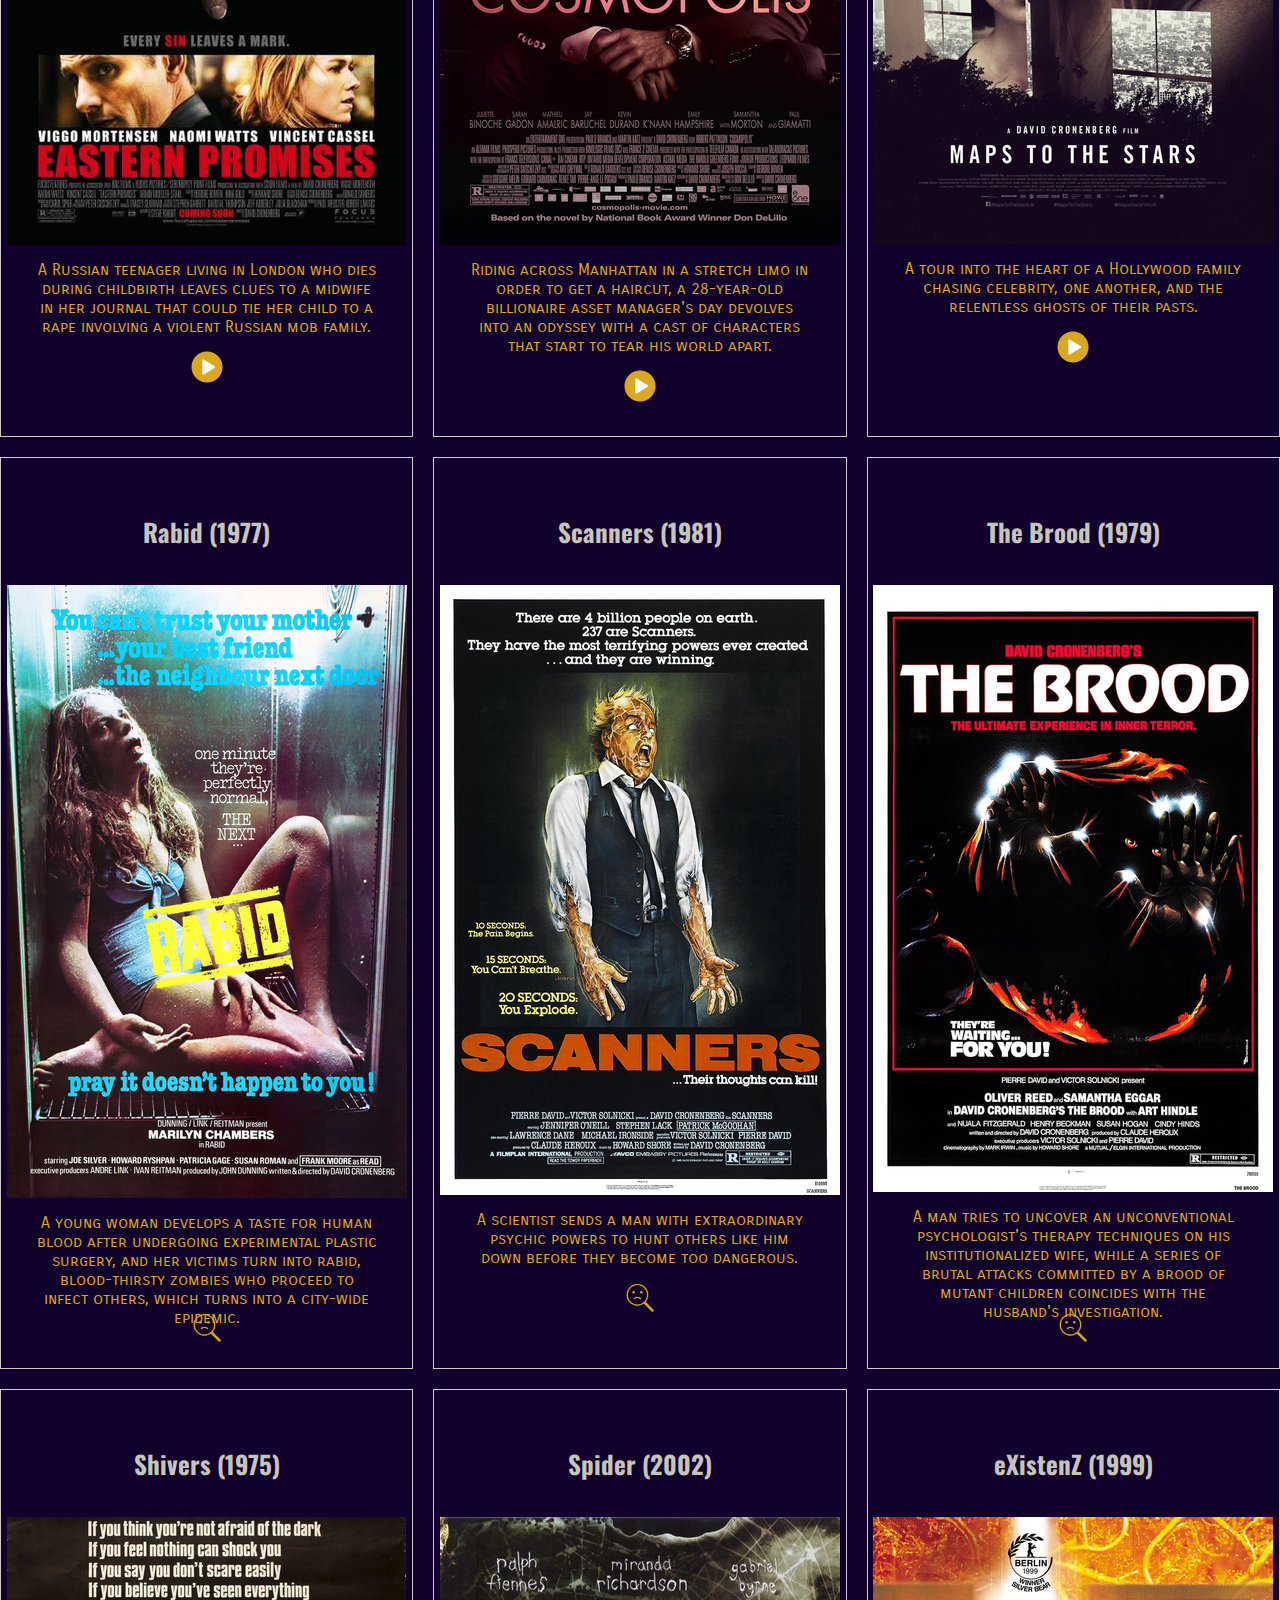
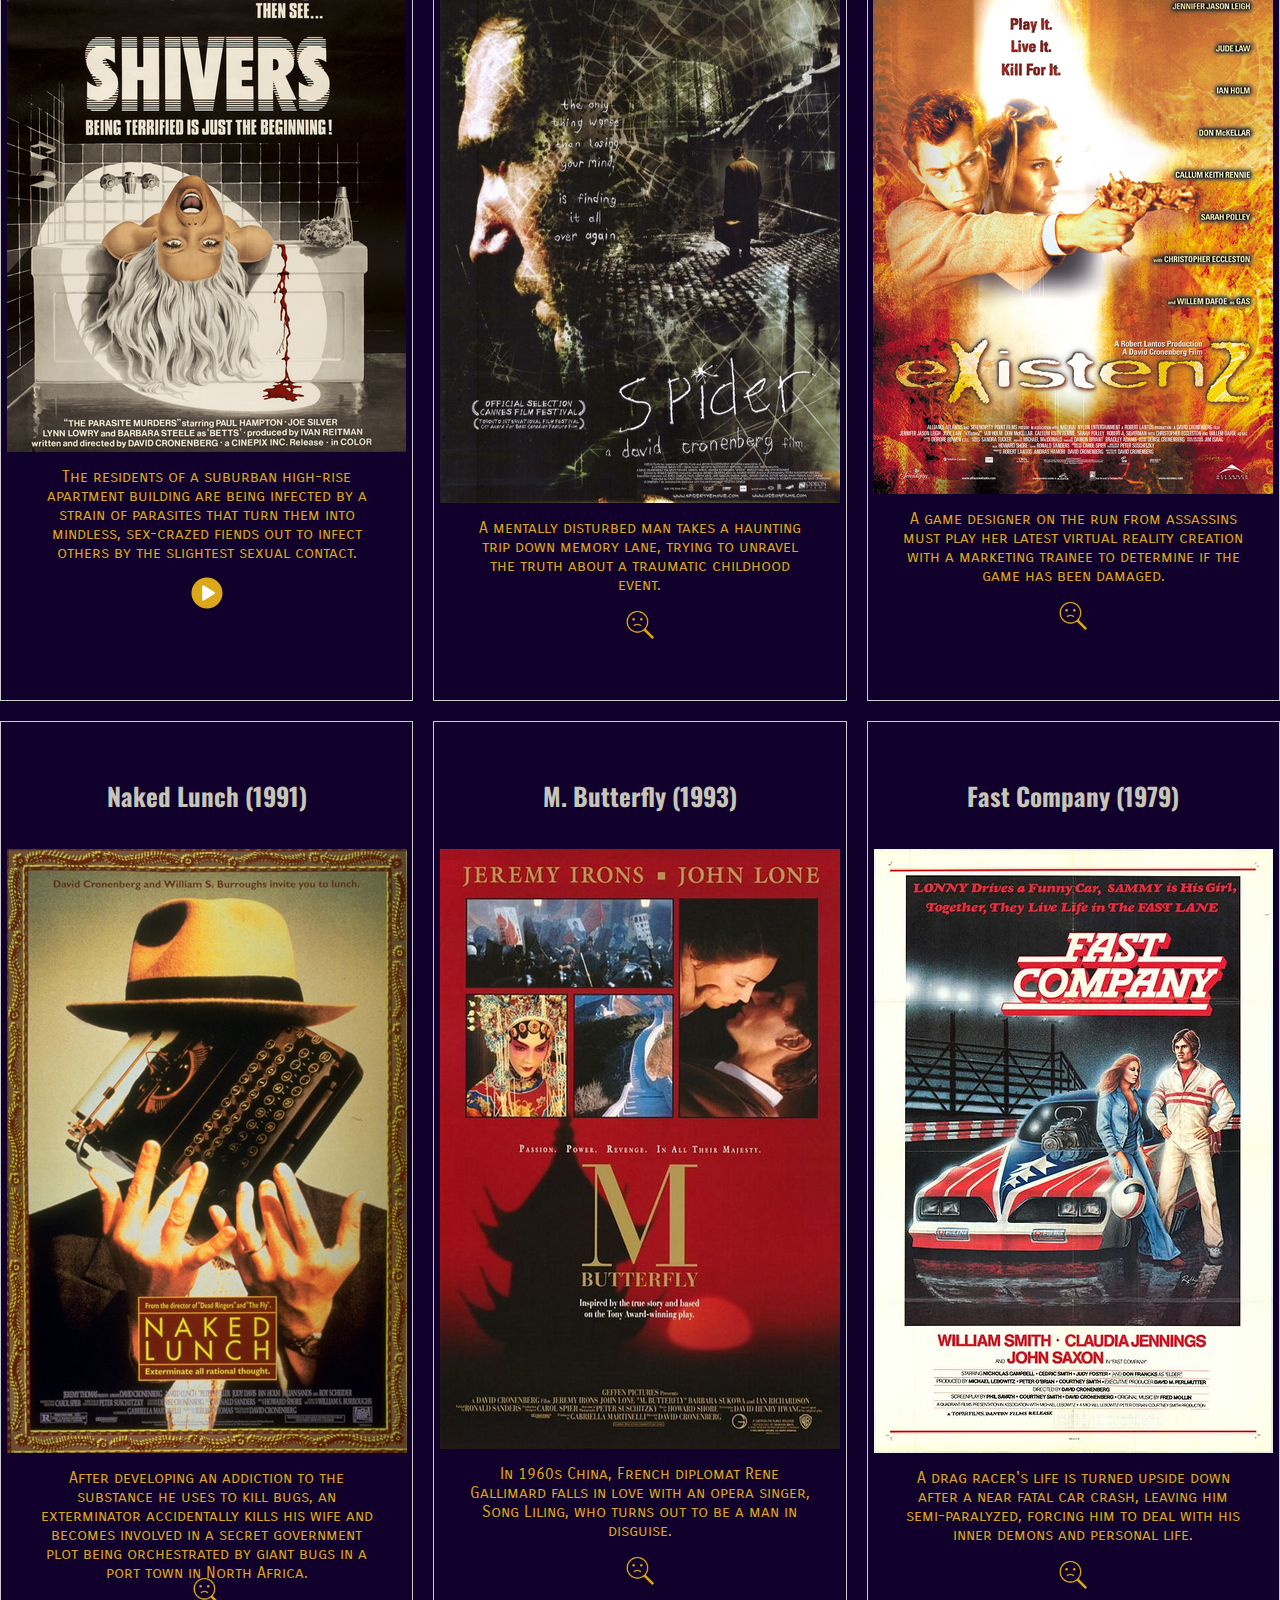
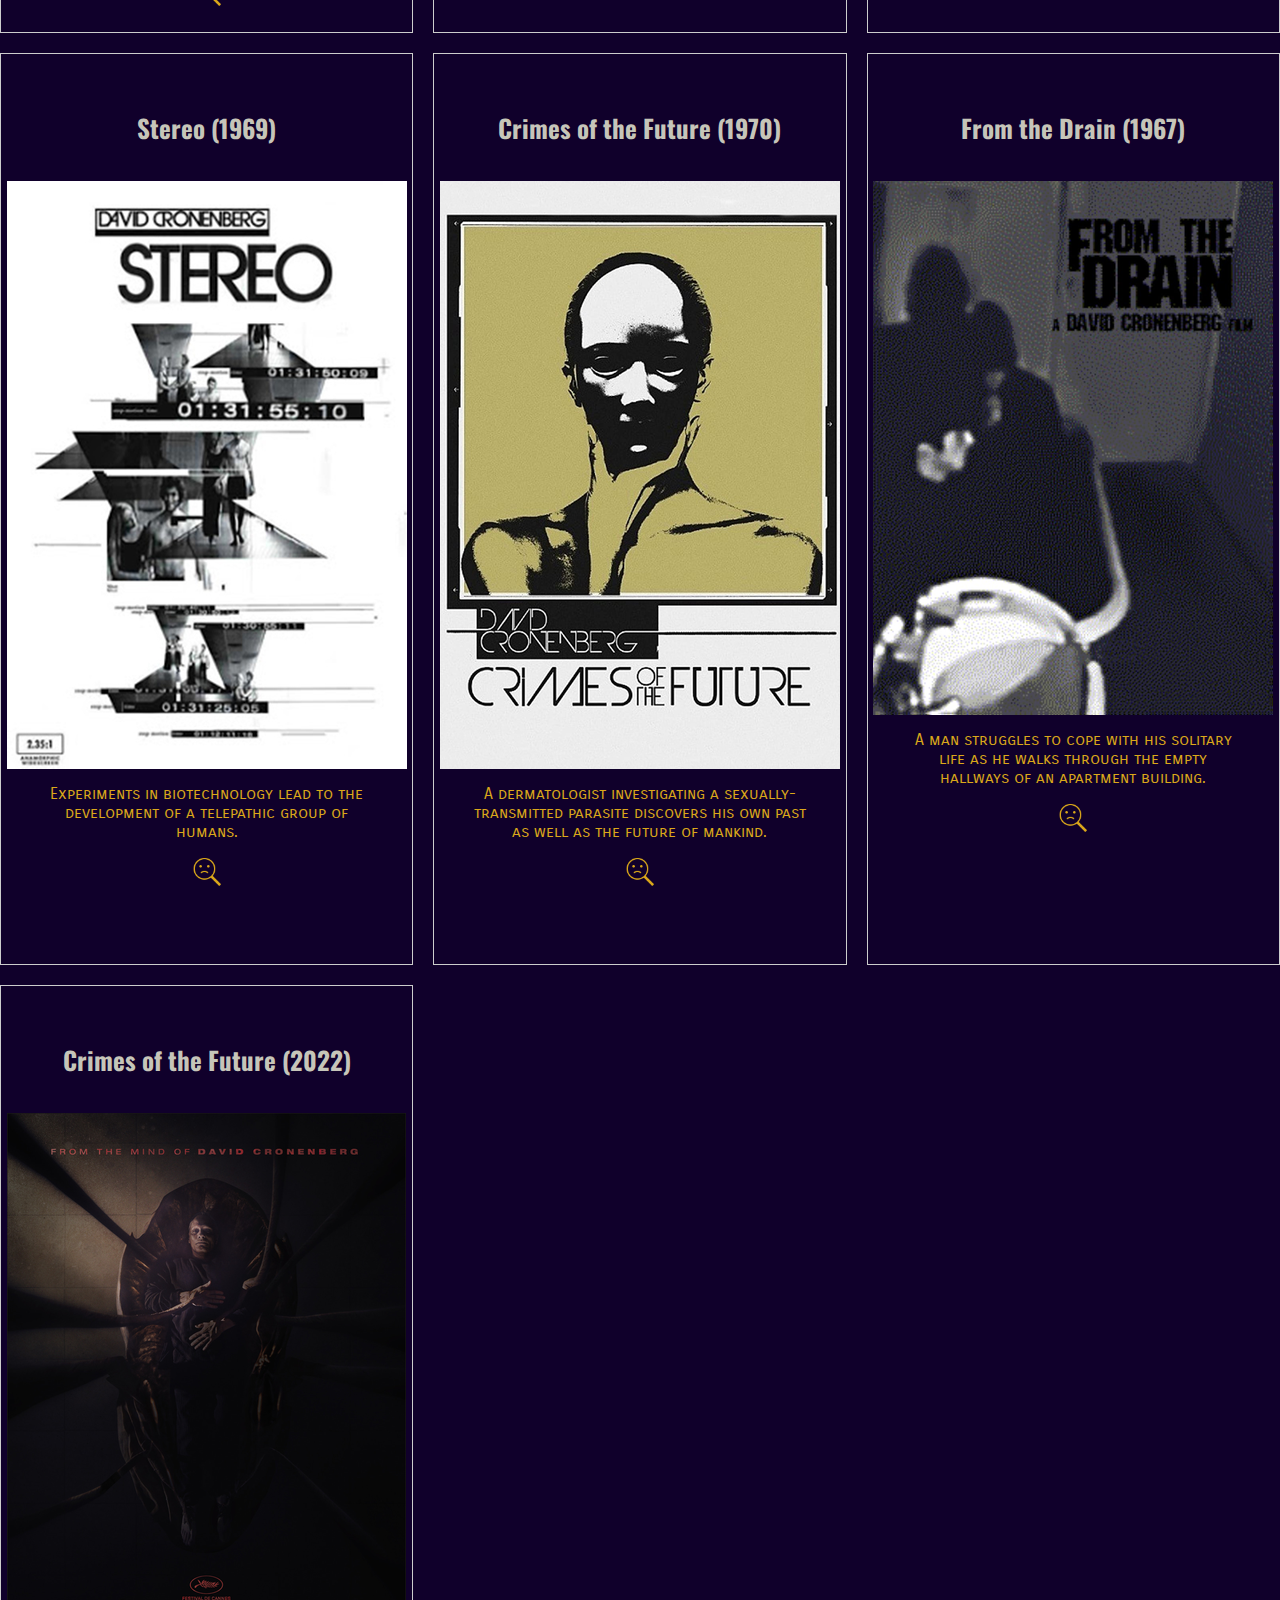
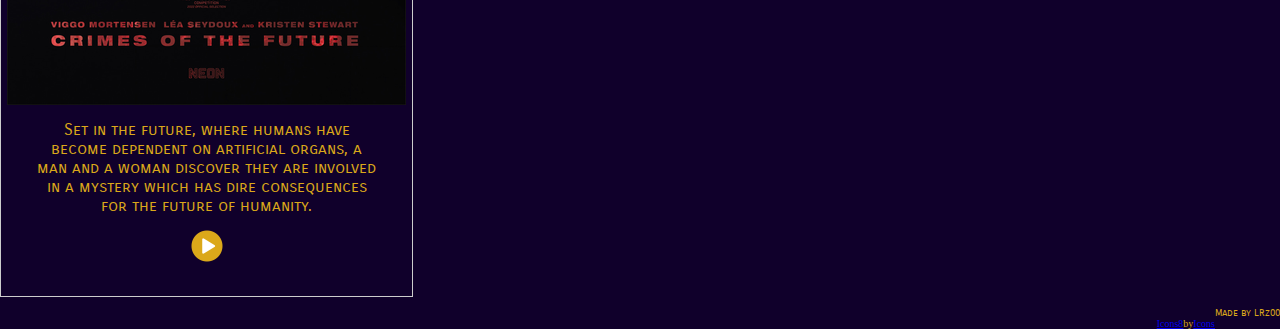
==== commit d00211a5: "mudando fonte + concertando responsividade" ====
--- a/index.html
+++ b/index.html
@@ -8,6 +8,7 @@
     <link rel="preconnect" href="https://fonts.googleapis.com">
     <link rel="preconnect" href="https://fonts.gstatic.com" crossorigin>
     <link href="https://fonts.googleapis.com/css2?family=Oswald:wght@200..700&display=swap" rel="stylesheet">
+    <link href="https://fonts.googleapis.com/css2?family=Carrois+Gothic+SC&display=swap" rel="stylesheet">
     <link rel="icon" type="image/x-icon" href="imagens/icon.png"><!--FAVICON-->
     <link rel="stylesheet" href="style.css">
 </head>
--- a/style.css
+++ b/style.css
@@ -72,6 +72,11 @@
 
 
 /*BIO SPACE:*/
+
+p{
+    font-family: "Carrois Gothic SC", sans-serif;
+}
+
 .bio {
     display: flex;
     flex-direction: row-reverse;
@@ -84,7 +89,7 @@
 .bio-info {
     flex: 1;
     text-align: center;
-    font-family: 'Franklin Gothic Medium', 'Arial Narrow', Arial, sans-serif;
+    font: 100vw;   
     color: var(--silver);
 }
 
@@ -102,7 +107,6 @@
     text-align: center;
     font-size: smaller;
     max-width: 400px;
-    font-family: 'Franklin Gothic Medium', 'Arial Narrow', Arial, sans-serif;
     color: var(--silver);
 }
 
@@ -131,15 +135,15 @@
     color: var(--silver);
     padding: 10px;
     font-size: 25px;
+
 }
 
 .film-desc{
-    font-family: 'Franklin Gothic Medium', 'Arial Narrow', Arial, sans-serif;
     color: var(--mustard);
     max-width: 400px;
     padding: 10px;
     min-height: 50px;
-    
+    margin: 5px;
 }
 
 .films {
@@ -175,47 +179,91 @@
 
 
 
-/*384px (Galaxys20)*/
-@media screen and (max-width: 384px) {
-    #menu {
-        flex-direction: column;
-        align-items: flex-start;
-        padding: 10px;
-    }
-
-    .title-wrapper {
-        align-items: center;
-    }
-
-    li {
-        margin: 5px;
-        padding: 4px 8px;
-    }
-
-    li:focus {
-        background-color: black;
-    }
-
-    #page-title {
-        margin: 3px;
-        font-size: 25px;
-    }
-
-    .icon {
-        width: 18px;
-        margin: 2px;
-    }
-}
-
-@media screen and (min-width: 321px) and (max-width: 810px) {
-    li {
-        display: inline-block;
-        /* Change display back to inline-block */
-    }
-}
-
 body {
     background-color: #10002B;
     margin: 0;
     padding-top: 100px;
+}
+
+@media (max-width: 860px) {
+
+    li{
+        display: block;
+    }
+}
+
+@media (max-width: 768px) {
+    #menu {
+        padding: 15px;
+    }
+    .title-wrapper {
+        flex-direction: column;
+        align-items: center;
+    }
+    #page-title {
+        font-size: 30px;
+        margin-top: 10px;
+    }
+    
+    li {
+        display: block;
+        margin: 10px;
+    }
+    .film-iten {
+        height: auto;
+        margin: 5px;
+    }
+
+    .film-iten img{
+        height: 400px;
+    }
+}
+
+
+
+@media (max-width: 576px) {
+    /* Navbar adjustments */
+
+    .bio{
+        display: block;
+    }
+    #menu {
+        padding: 10px;
+    }
+    #page-title {
+        font-size: 25px;
+        margin-top: 5px;
+    }
+
+    li {
+        display: block;
+        margin: 5px;
+        padding: 10px;
+    }
+
+    .film-desc {
+        font-size: smaller;
+    }
+
+    .film-iten {
+        padding: 10px;
+        height: auto;
+        margin: 5px;;
+    }
+
+    .film-iten img{
+        height: 400px;
+    }
+
+    footer {
+        flex-direction: column;
+        align-items: center;
+    }
+
+    .films {
+        grid-template-columns: repeat(auto-fill, minmax(300px, 1fr));
+    }
+    .film-title {
+        font-size: 20px;
+    }
 }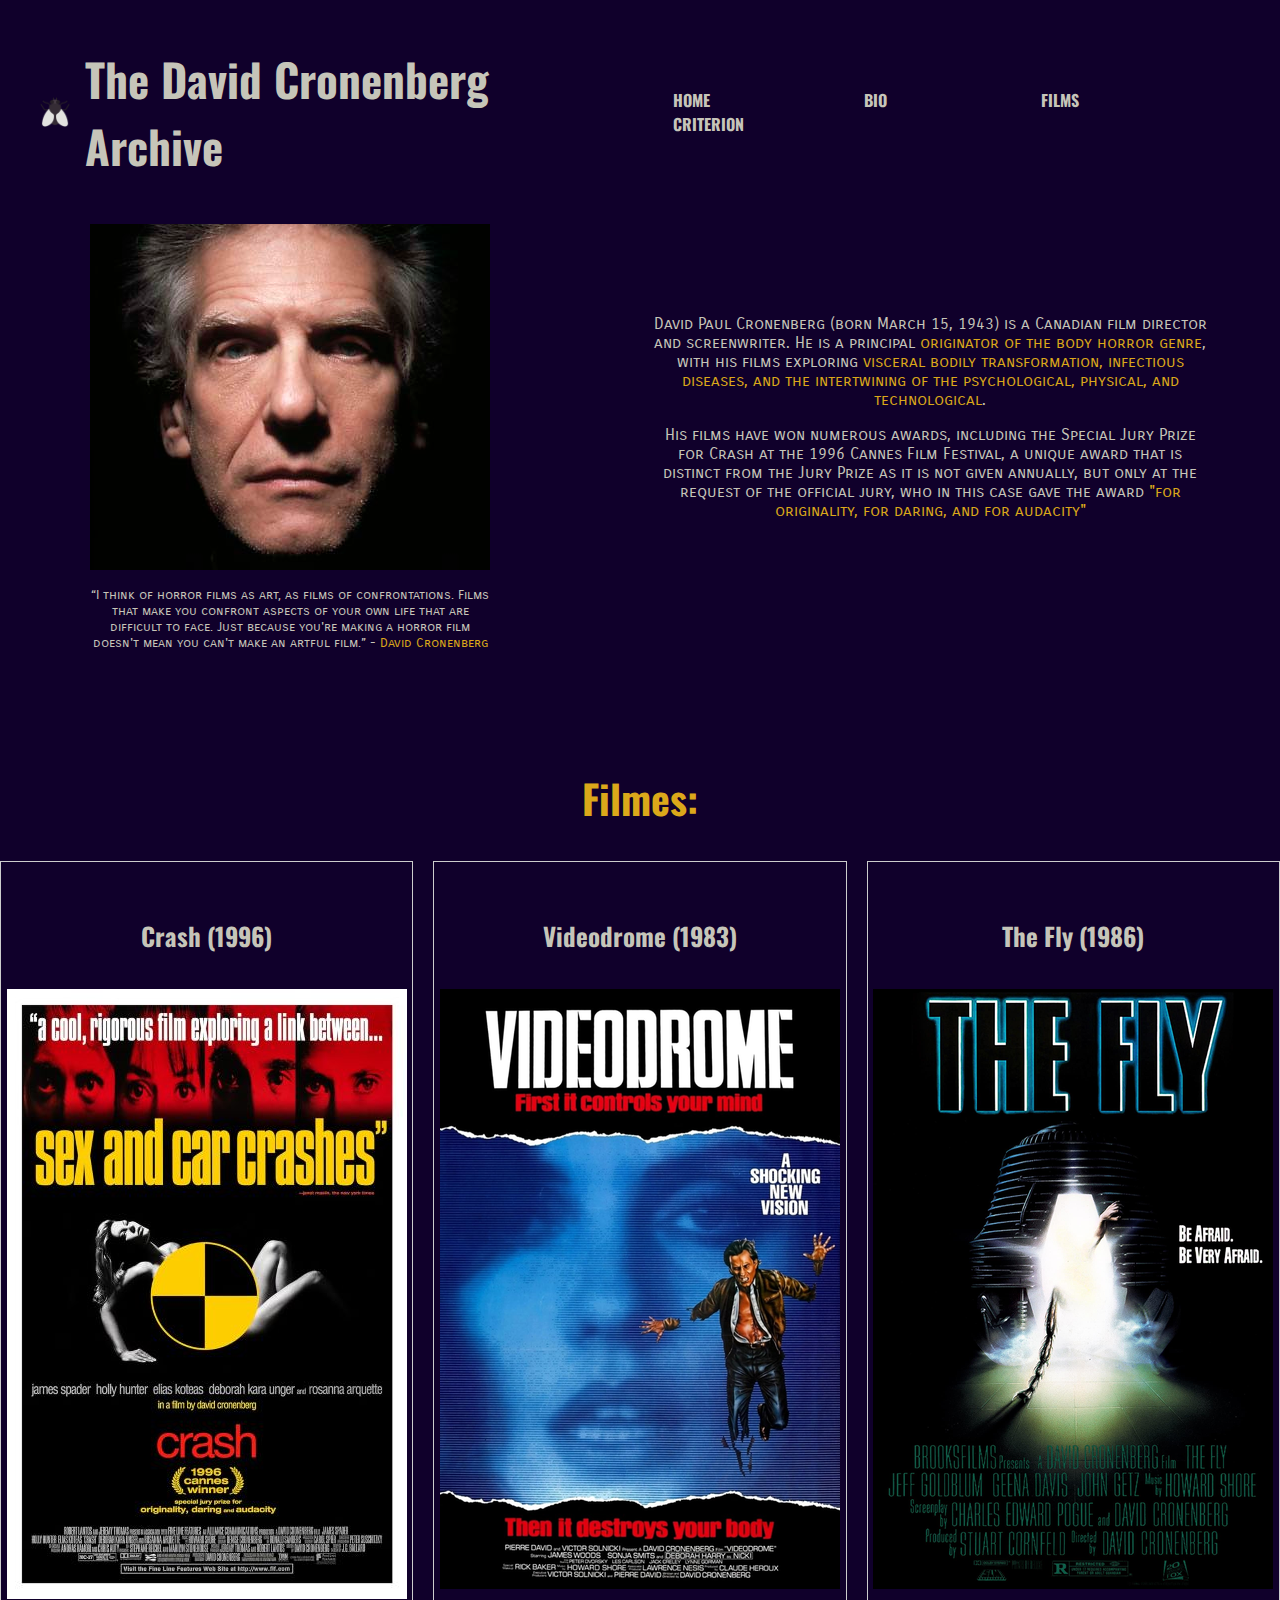
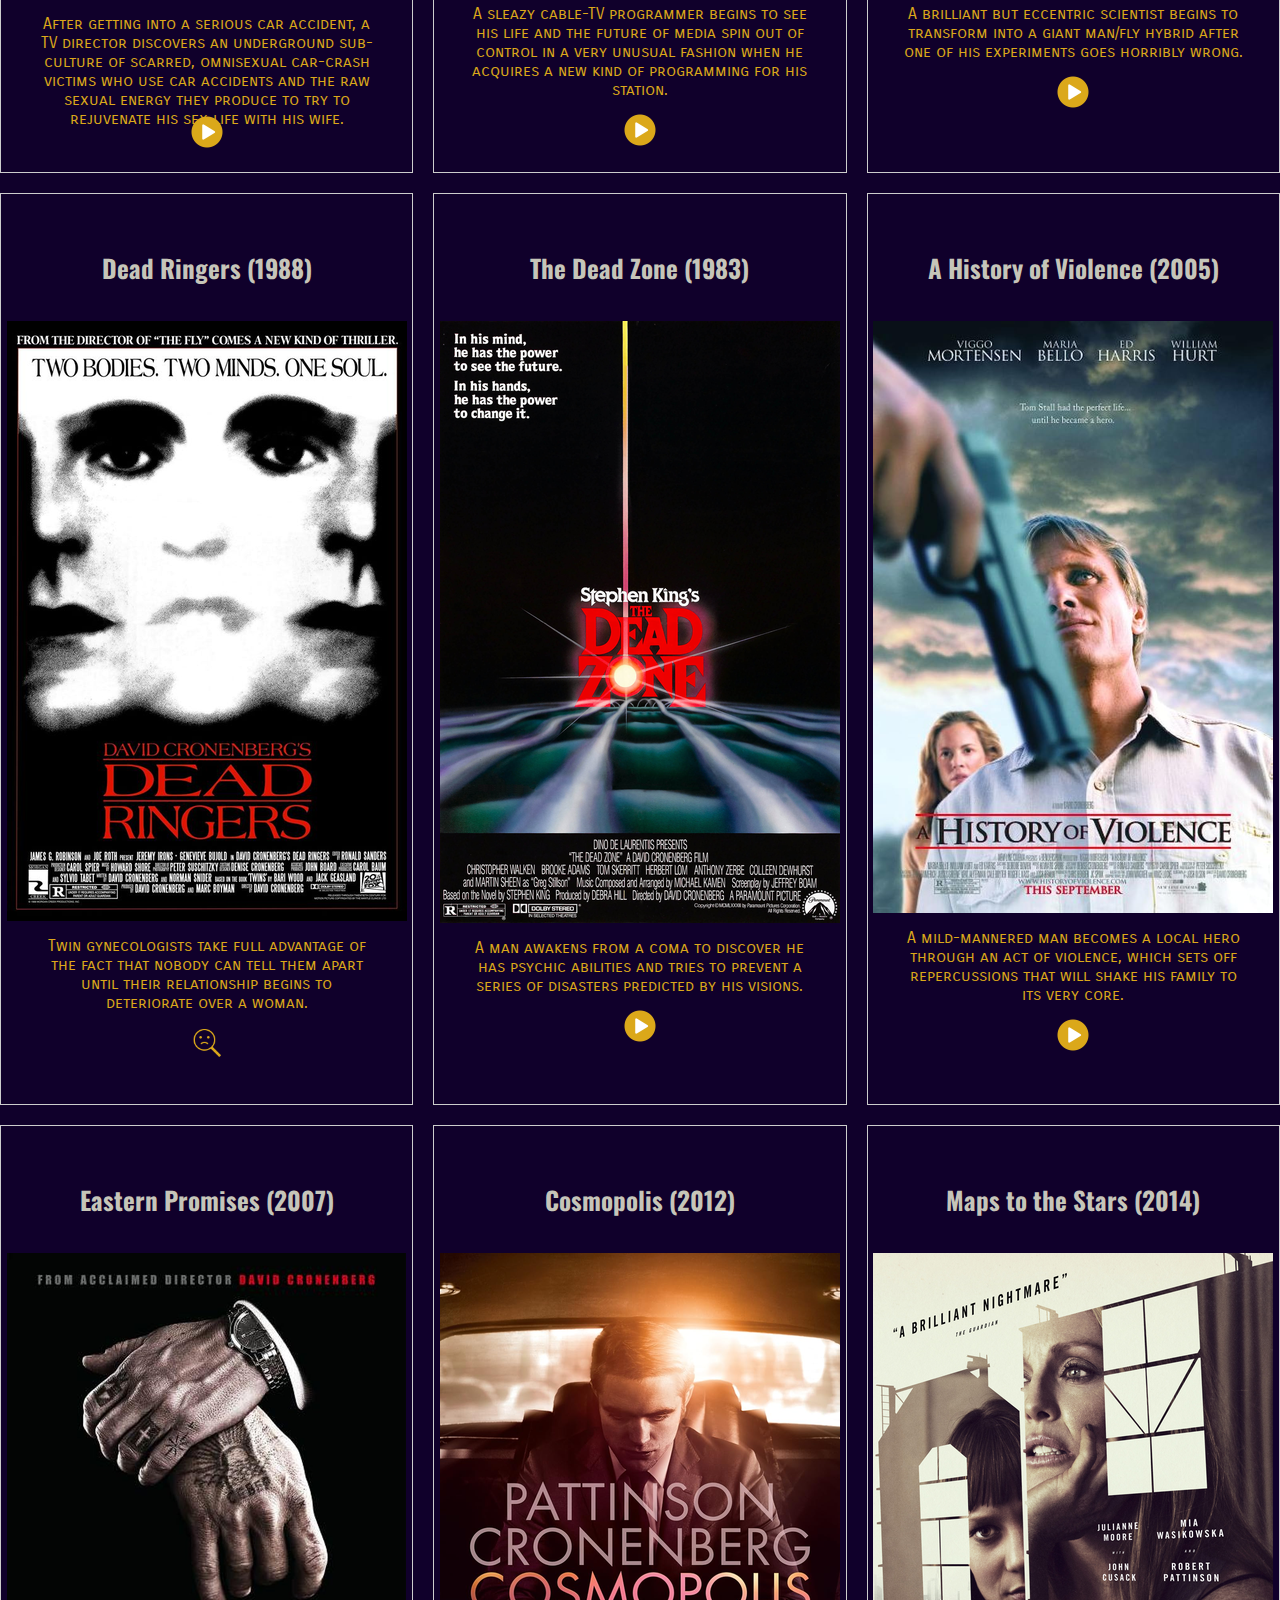
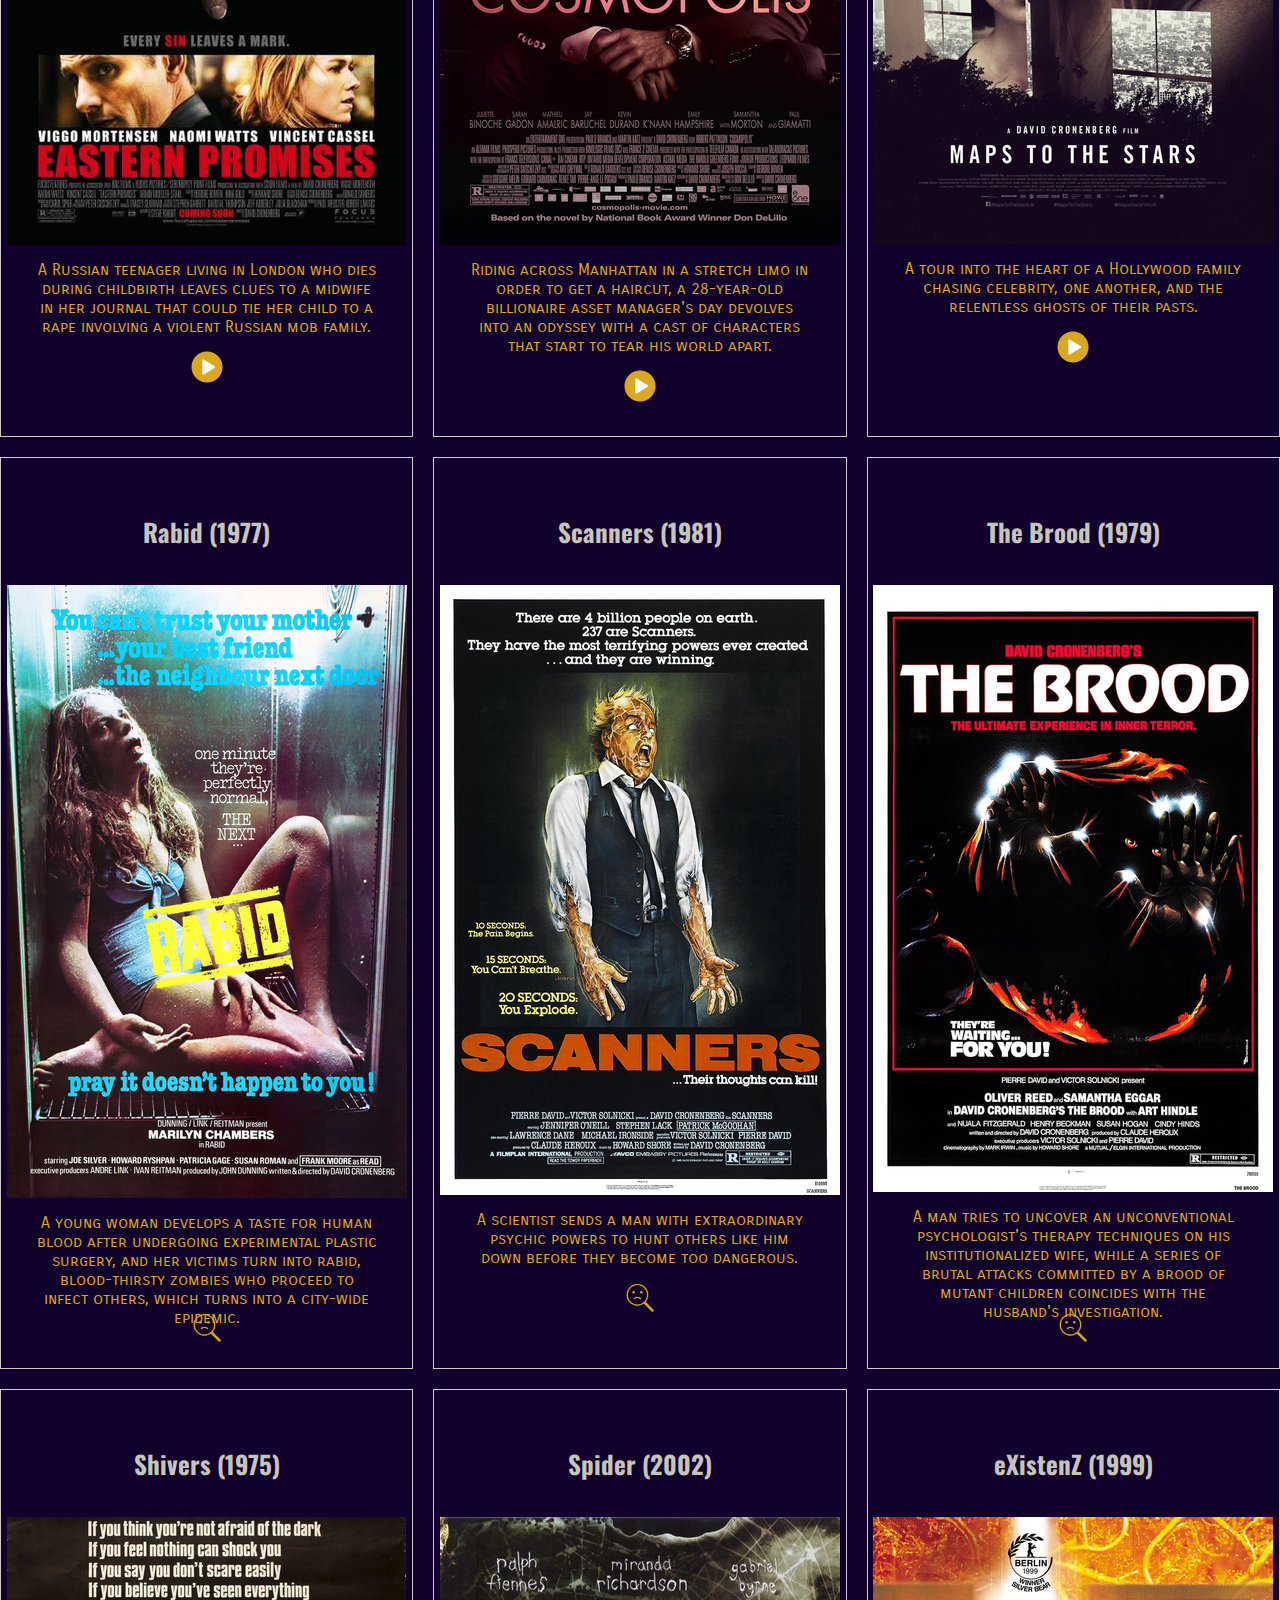
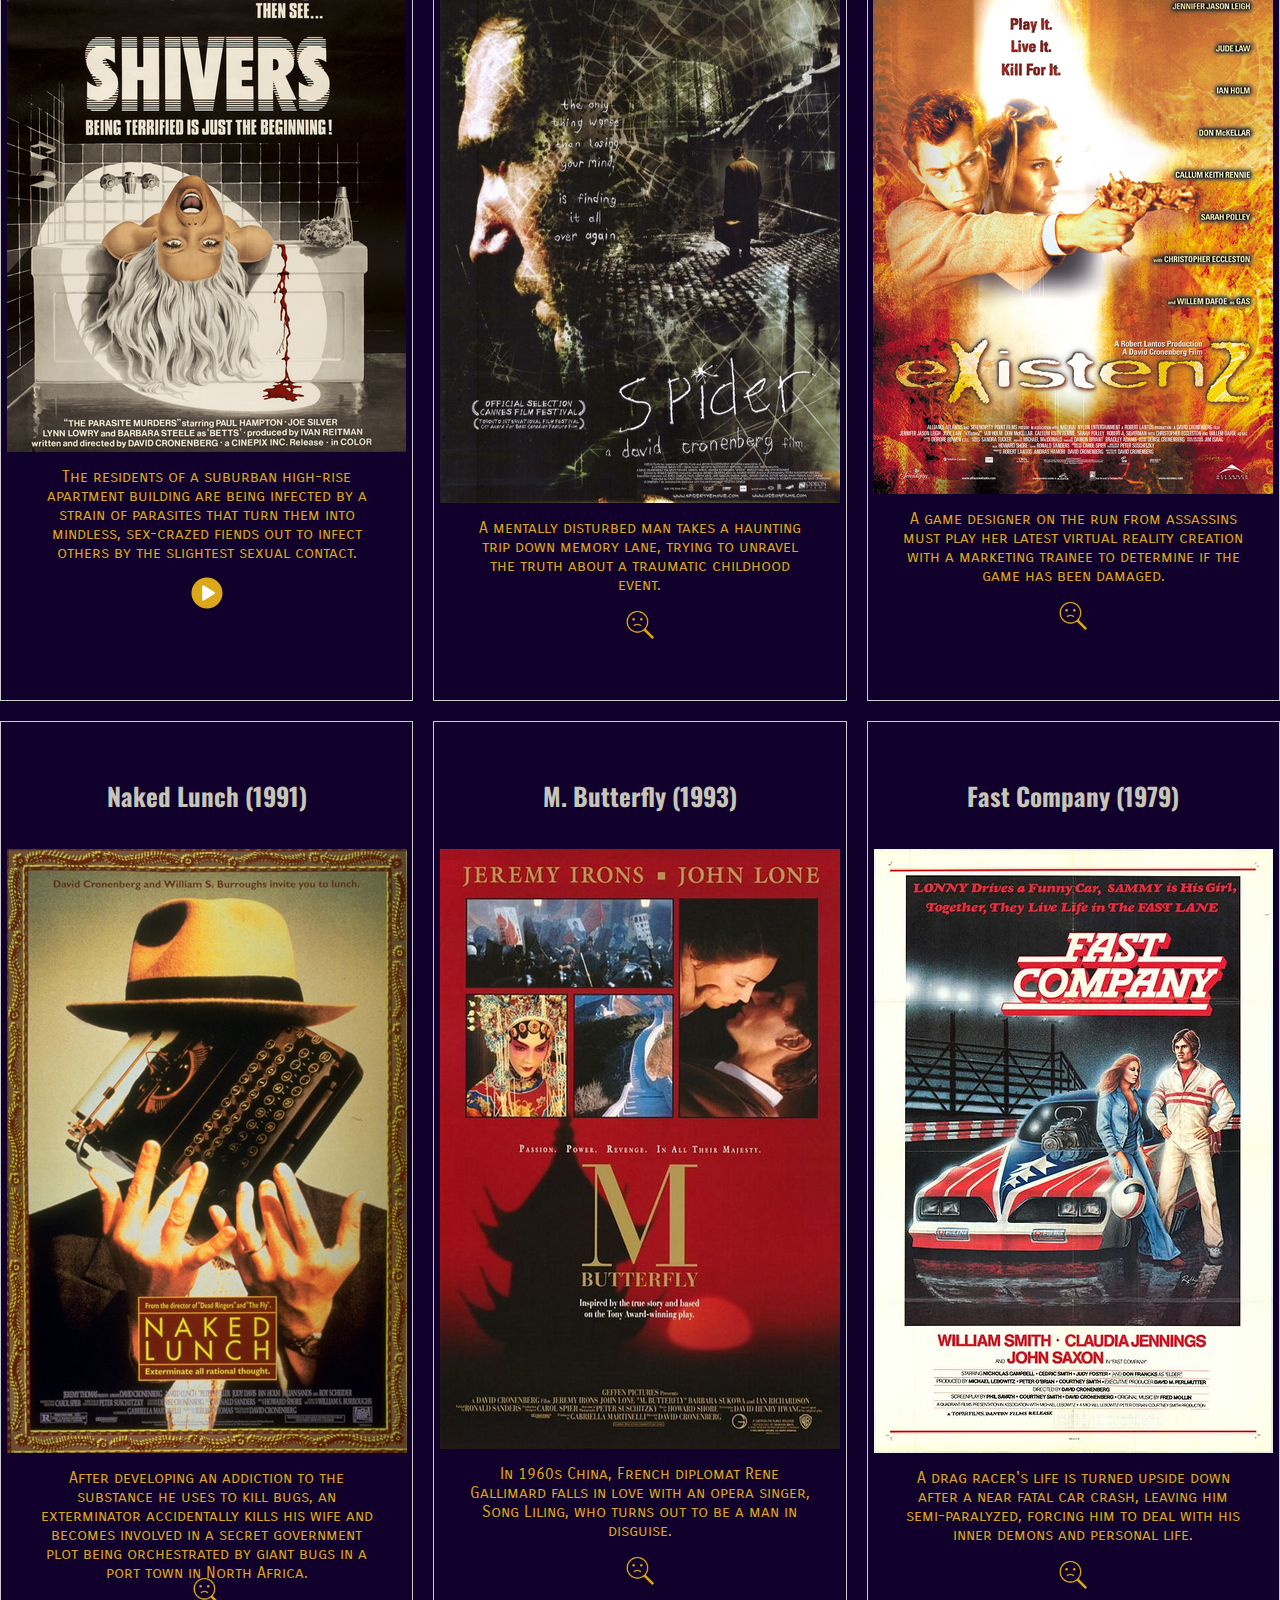
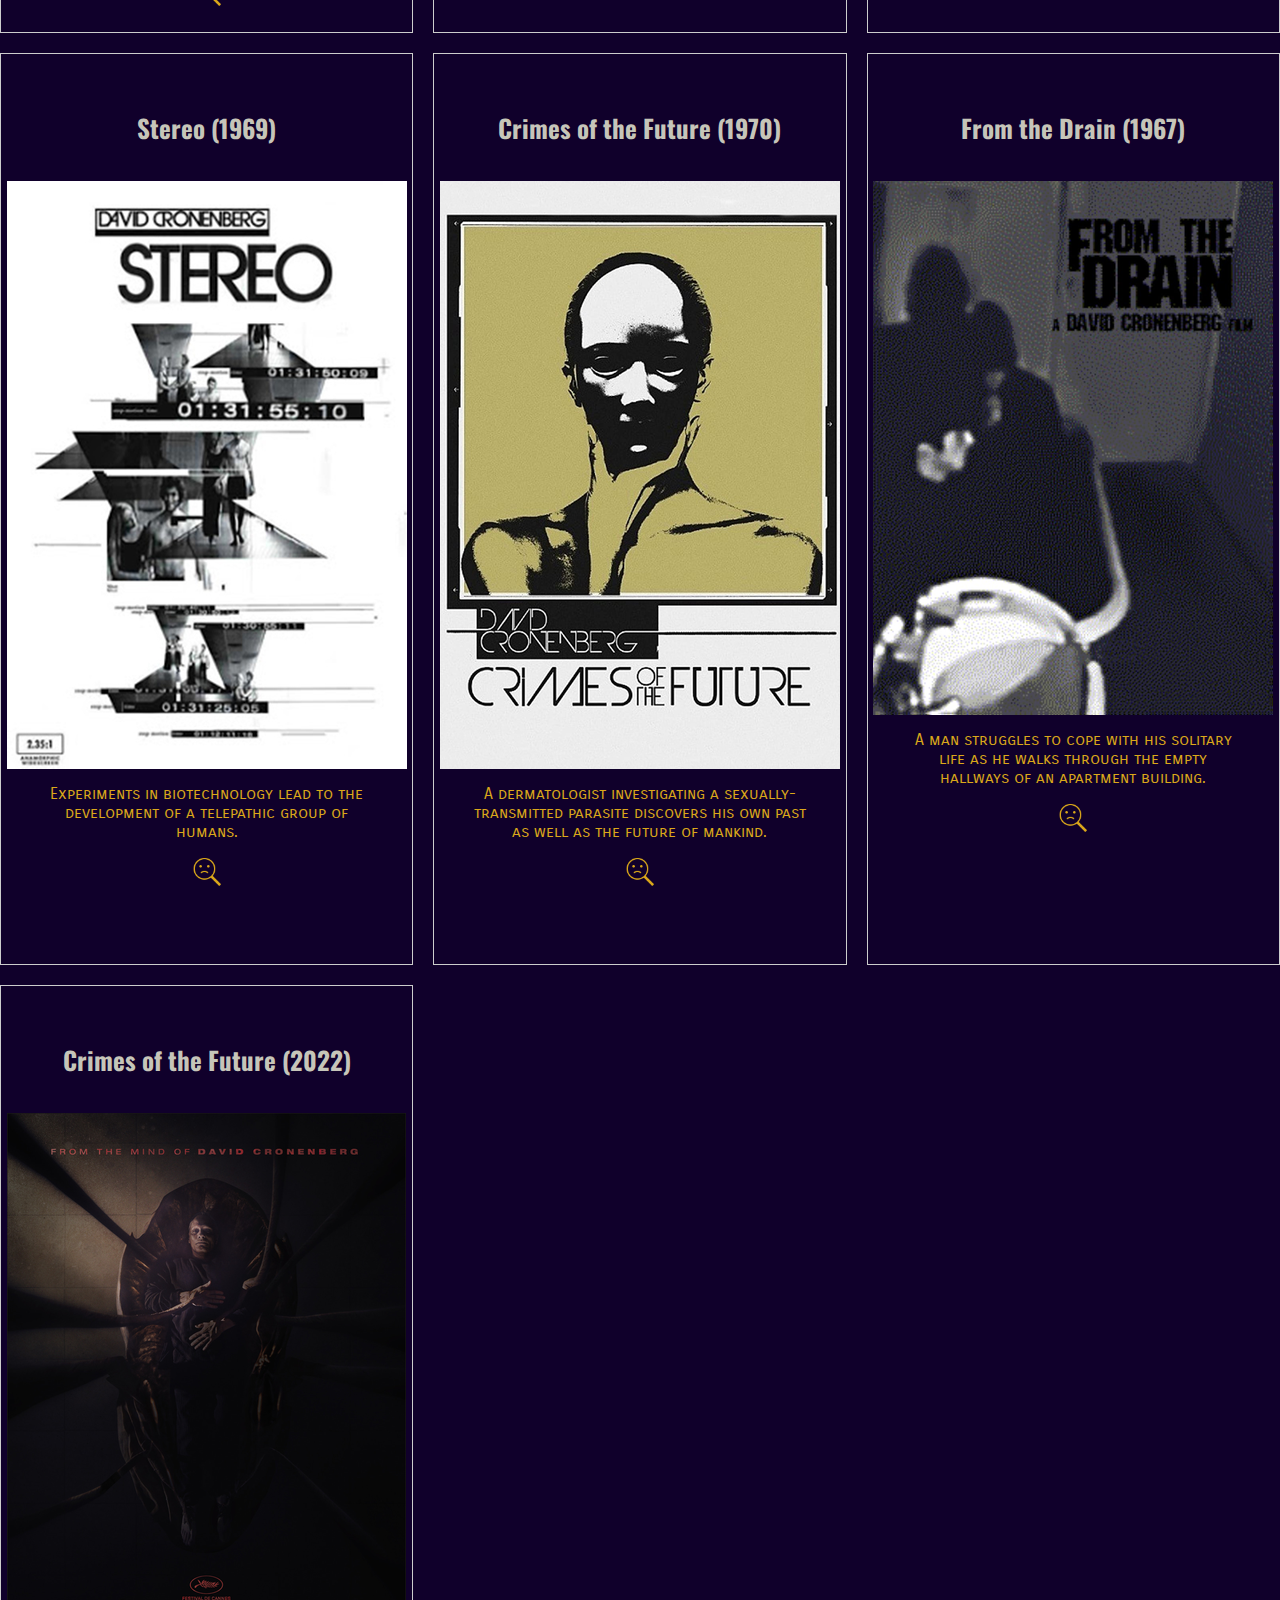
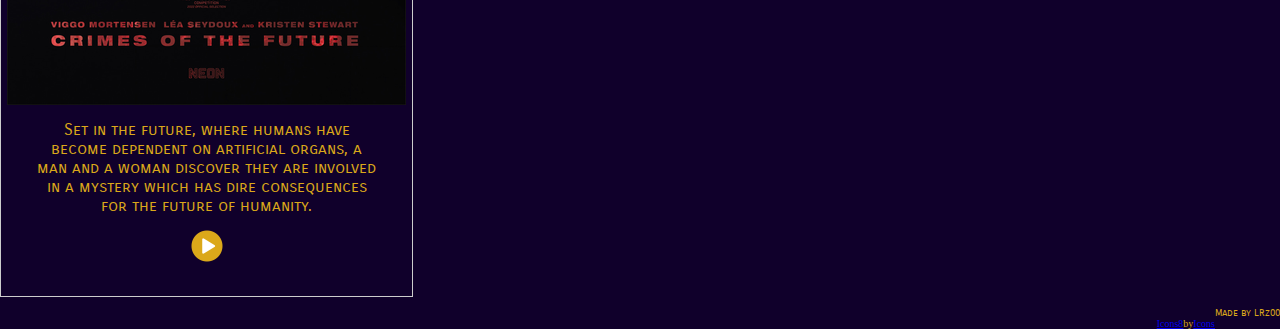
==== commit 4b3cf7cf: "adicionando span a parte dos textos" ====
--- a/index.html
+++ b/index.html
@@ -42,13 +42,13 @@
     <div class="bio" id="bio">
         <div class="bio-info">
             <p>David Paul Cronenberg (born March 15, 1943) is a Canadian film director and screenwriter.
-                He is a principal originator of the body horror genre, with his films exploring visceral bodily
-                transformation, infectious diseases, and the intertwining of the psychological, physical, and
-                technological.</p>
+                He is a principal <span>originator of the body horror genre</span>, with his films exploring <span>visceral bodily
+                    transformation, infectious diseases, and the intertwining of the psychological, physical, and
+                    technological</span>.</p>
             <p> His films have won numerous awards, including the Special Jury Prize for Crash at the 1996 Cannes Film
                 Festival, a unique award that is distinct from the Jury Prize as it is not given annually, but only at
-                the request of the official jury, who in this case gave the award "for originality, for daring, and for
-                audacity"</p>
+                the request of the official jury, who in this case gave the award  <span>"for originality, for daring, and for
+                    audacity" </span></p>
         </div>
         <div class="image">
             <img src="imagens/david-cronenberg.jpg" alt="David Cronenberg - rosto">
@@ -57,7 +57,7 @@
                     own
                     life that are difficult to face. Just because you're making a horror film doesn't mean you can't
                     make an
-                    artful film.</q> - David Cronenberg</p>
+                    artful film.</q> - <span>David Cronenberg</span></p>
         </div>
     </div>
 
@@ -111,7 +111,7 @@
                 relationship
                 begins to deteriorate over a woman.
             </p>
-            <a href="#" target="_blank" title="Watch Dead Ringers"><img src="imagens/icons8-not-found-50.png" alt=" "></a>
+            <a href="" target="" title="Watch Dead Ringers"><img src="imagens/icons8-not-found-50.png" alt=" "></a>
 
         </div>
 
--- a/style.css
+++ b/style.css
@@ -23,6 +23,9 @@
     font-style: normal;
 }
 
+span{
+    color: var(--mustard);
+}
 .title-wrapper {
     display: flex;
     align-items: center;
@@ -39,7 +42,7 @@
     margin: 20px;
     padding: 35px;
     border-radius: 8px;
-    transition: background-color 0.4s ease-in-out;
+    transition: text-decoration 0.4s ease;
     font-weight: 700;
 }
 
@@ -53,8 +56,8 @@
 }
 
 #menu a:hover{
-    color: var(--purple);
-    background-color: var(--mustard);
+    color: var(--mustard);
+    text-decoration: underline ;
 }
 
 
@@ -158,6 +161,7 @@
     width: 32pxpx;
 }
 
+
 .film-iten {
     display: flex;
     flex-direction:column;
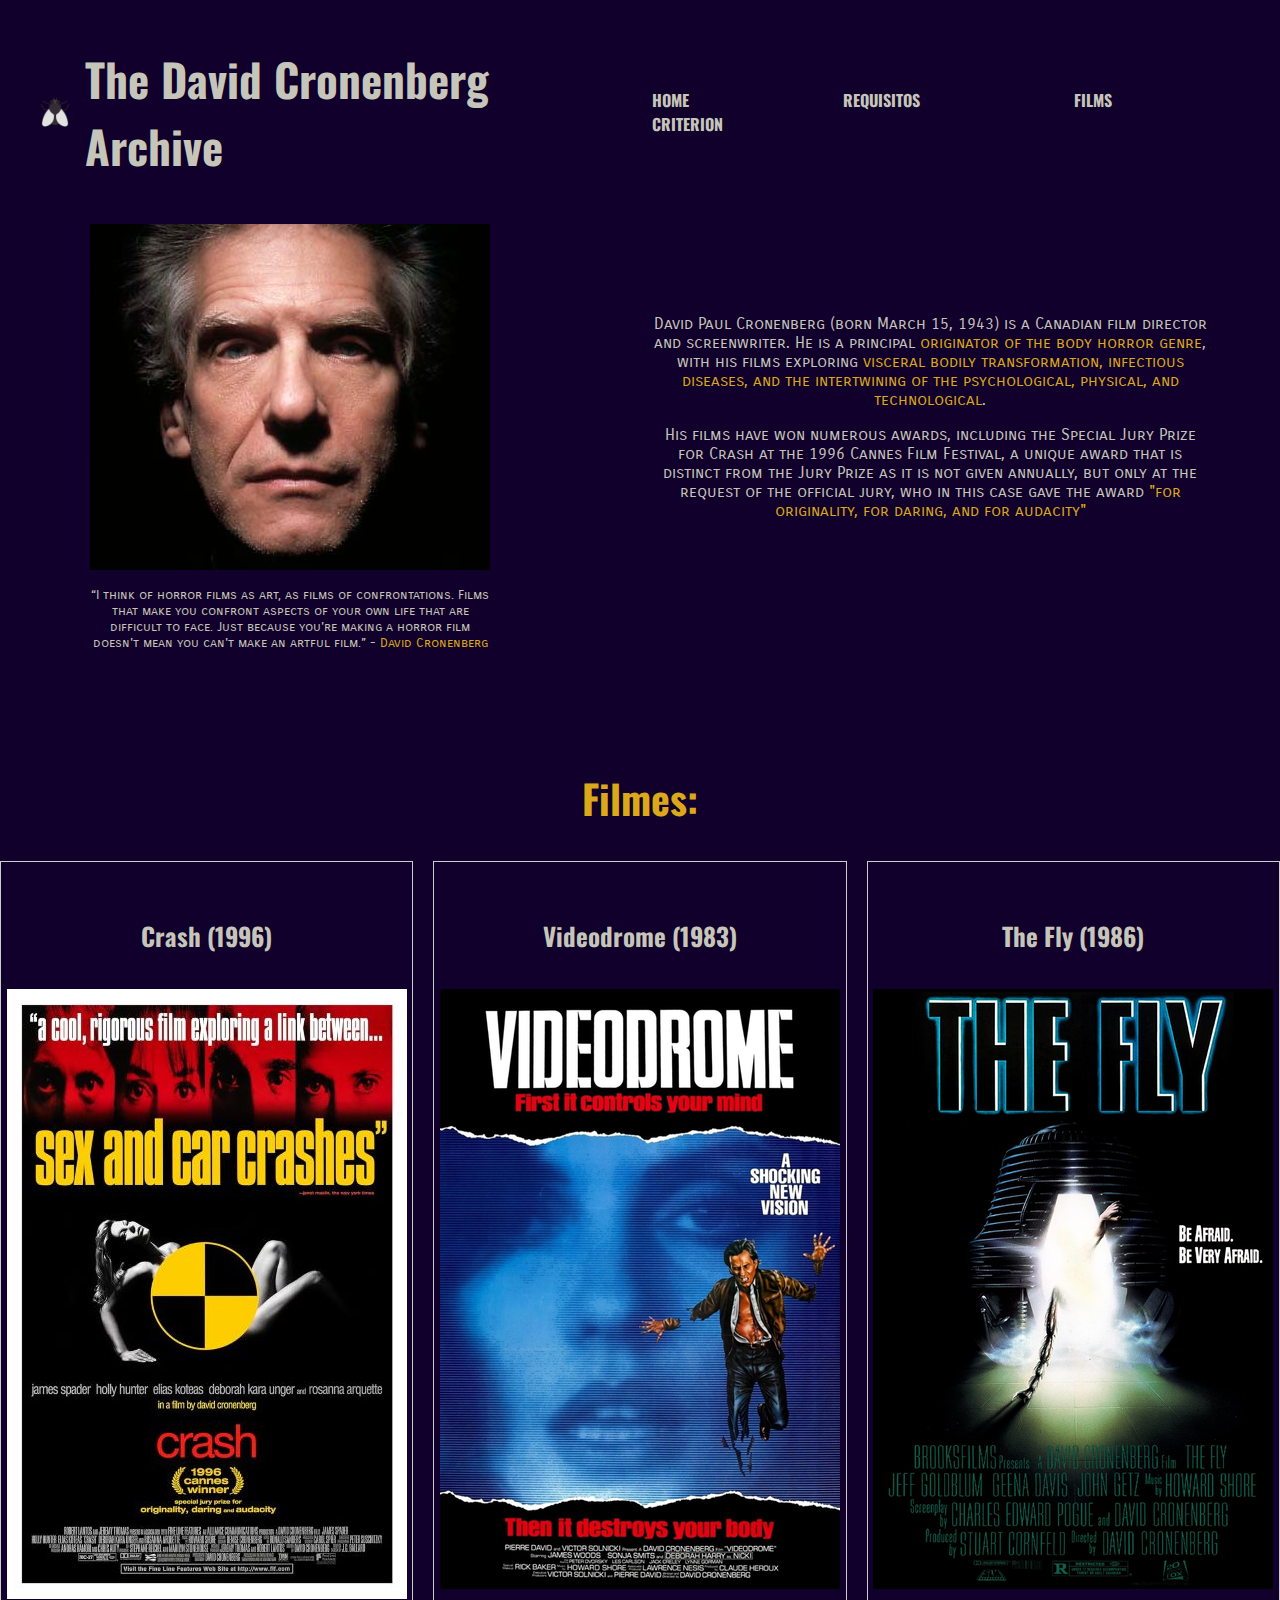
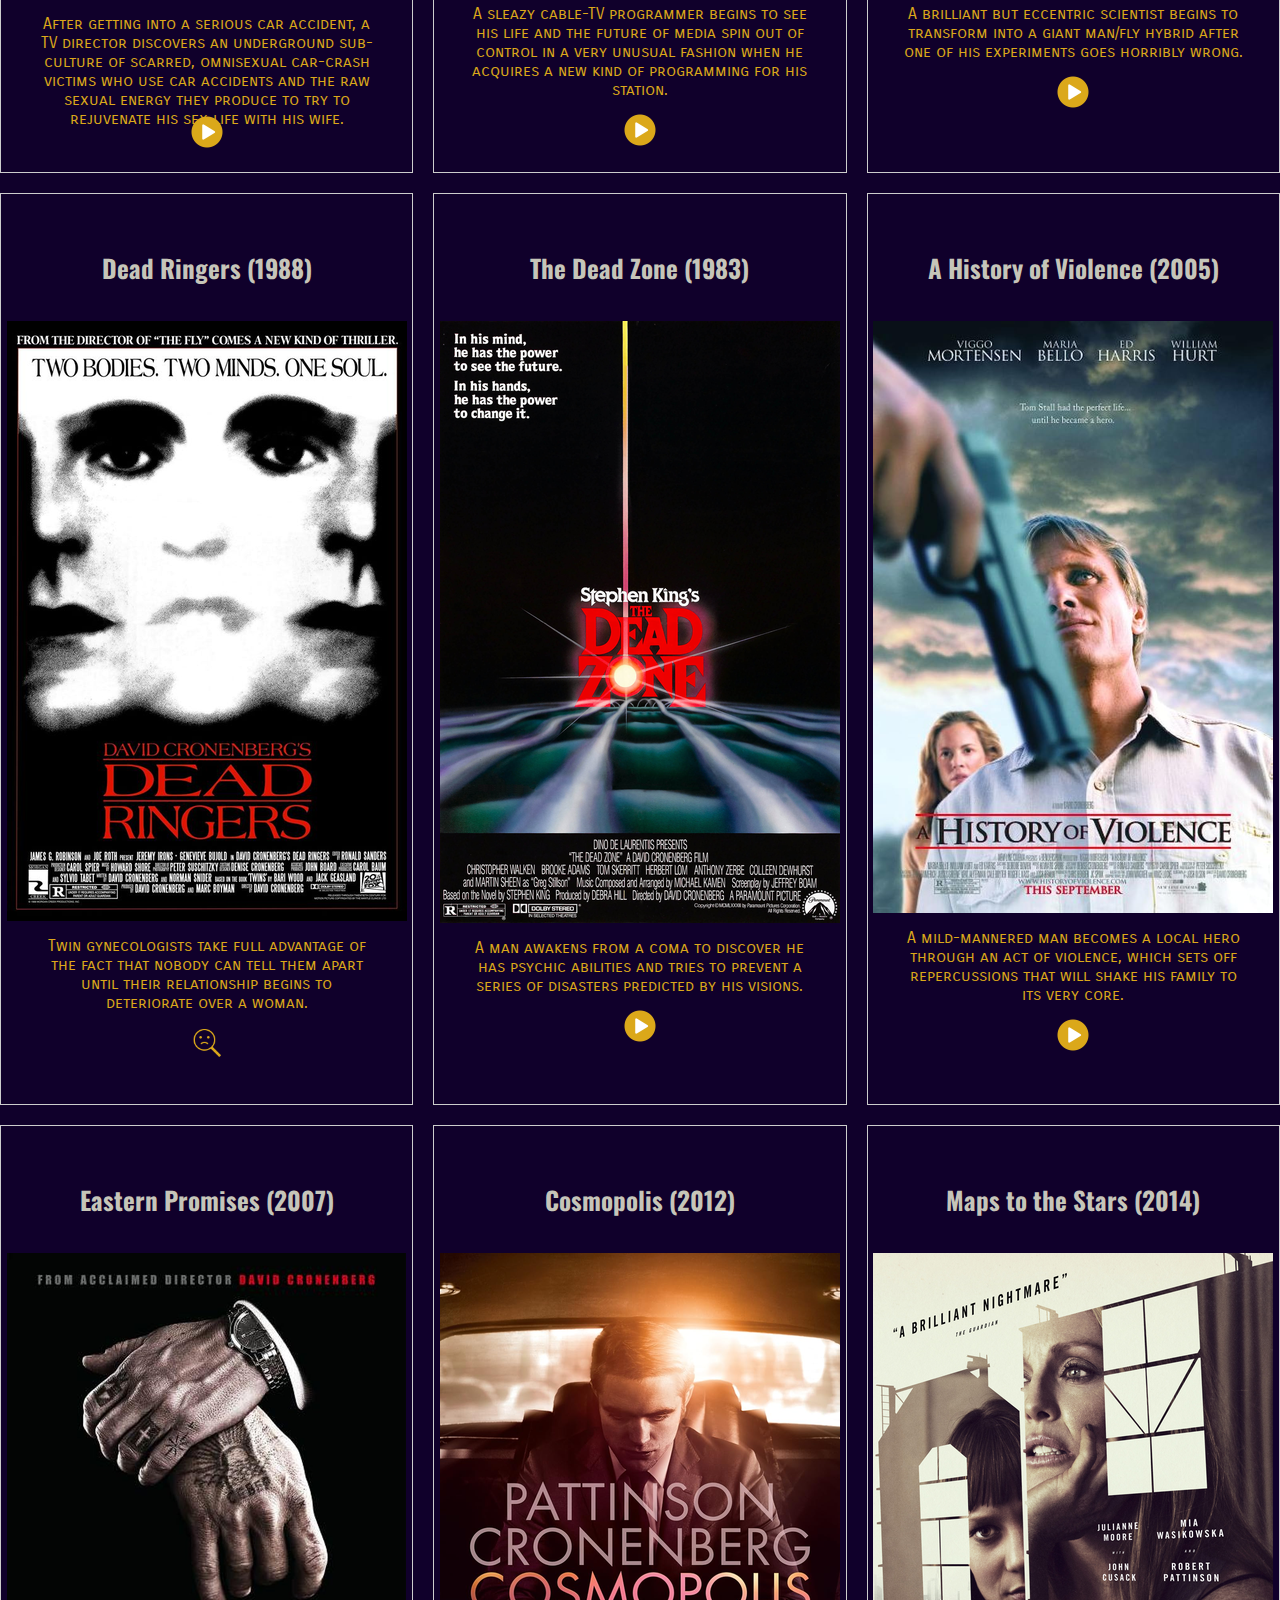
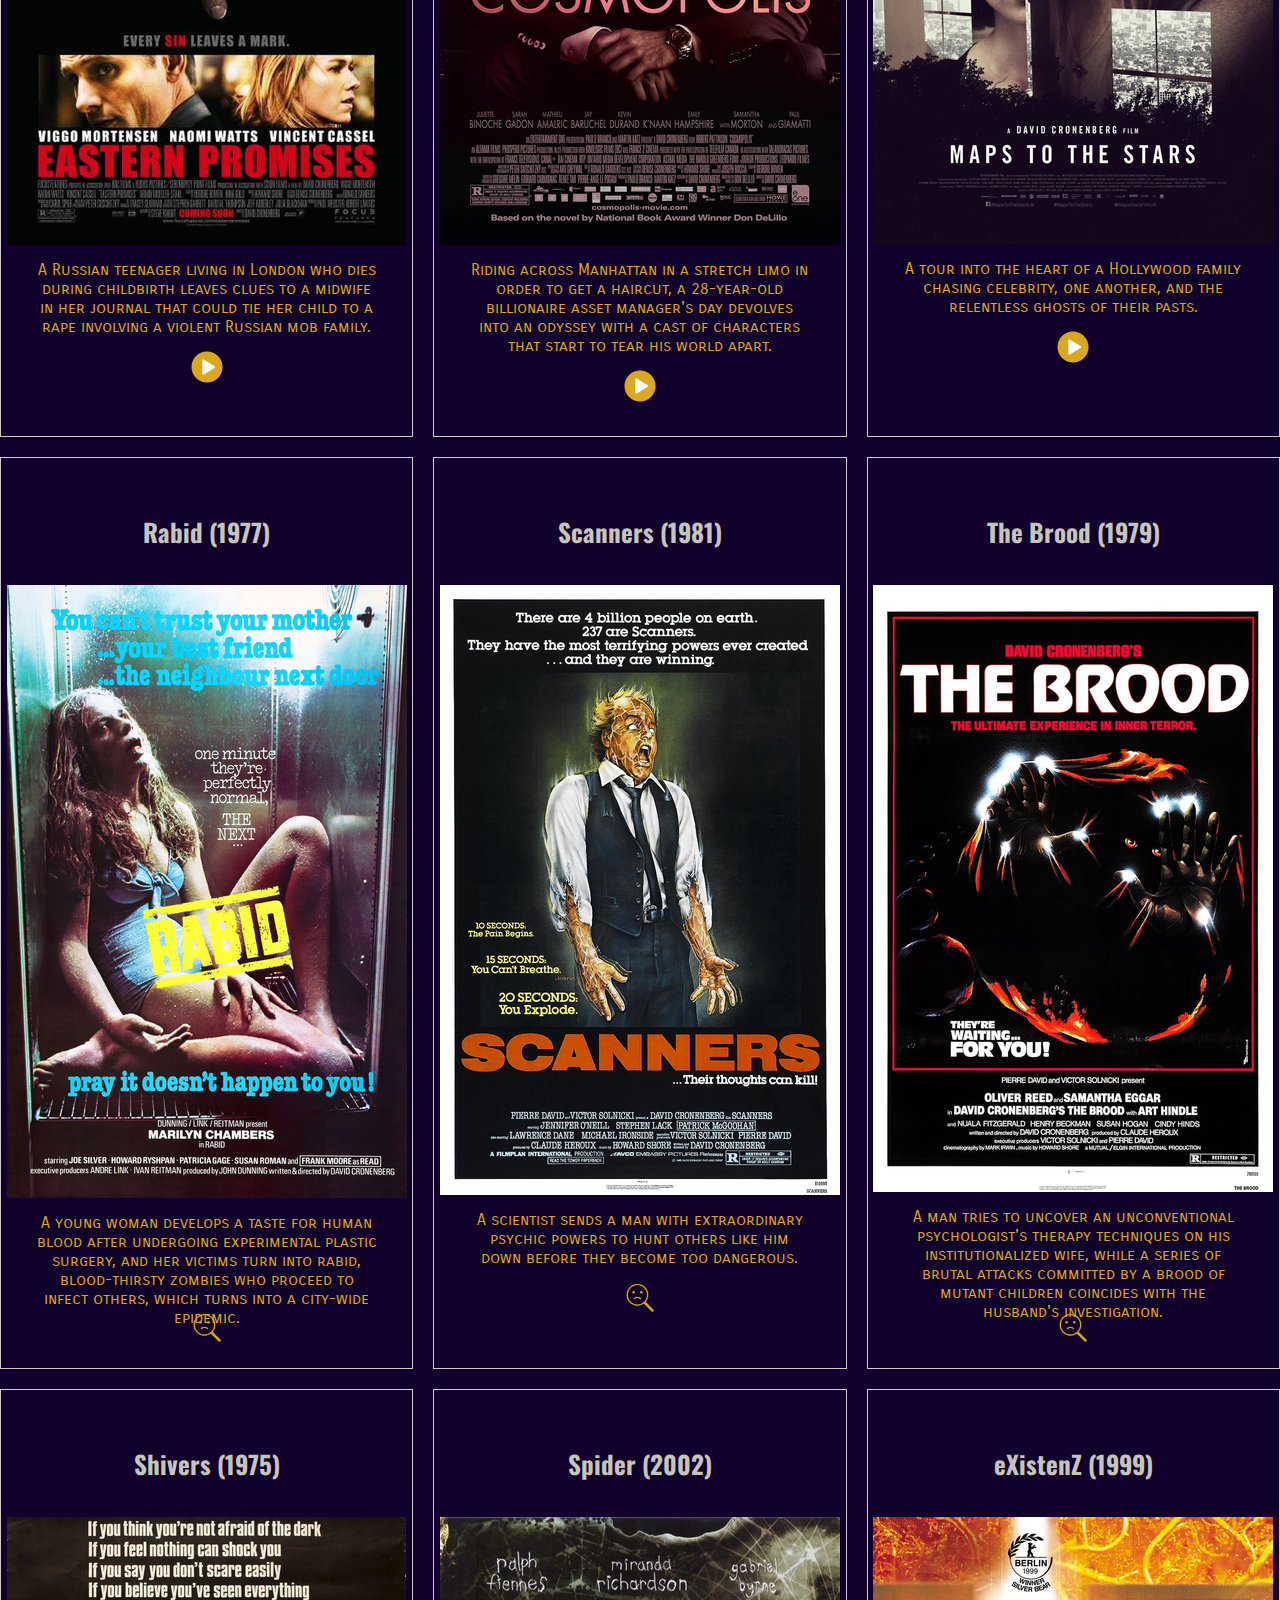
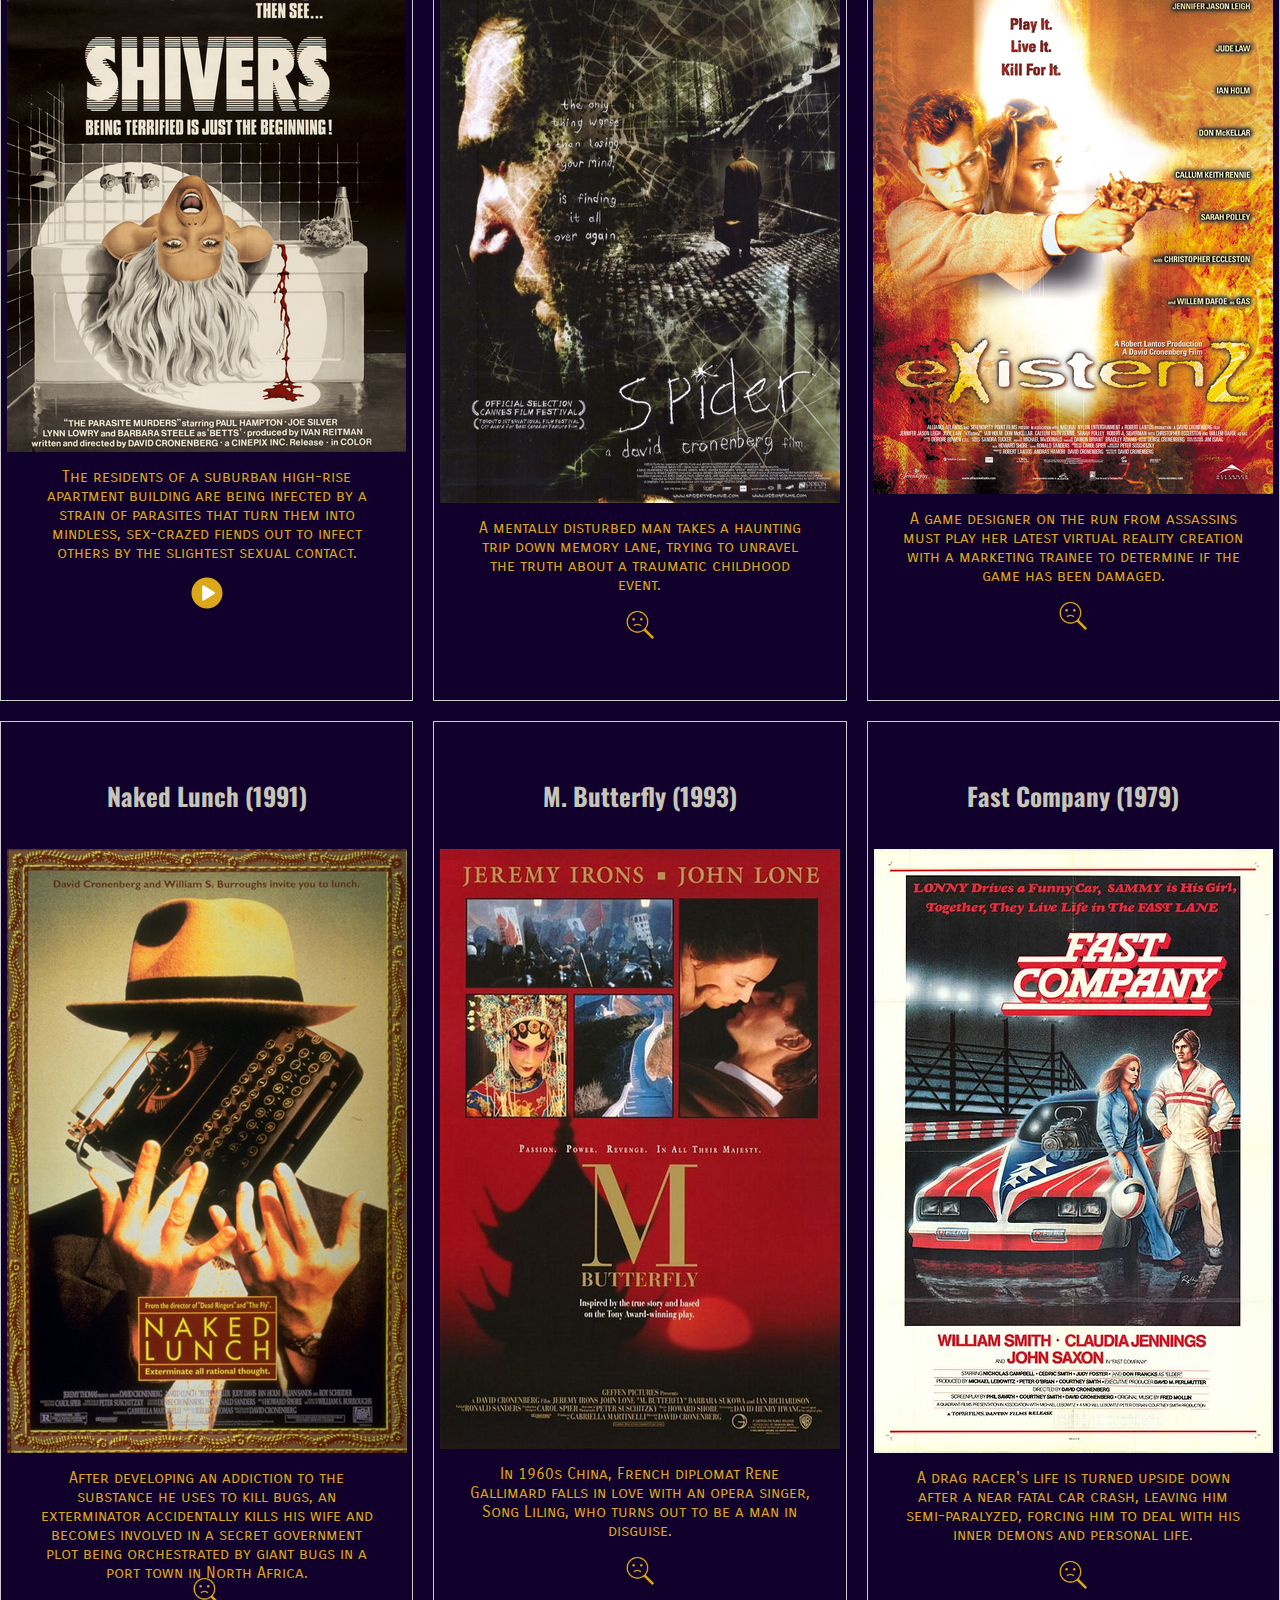
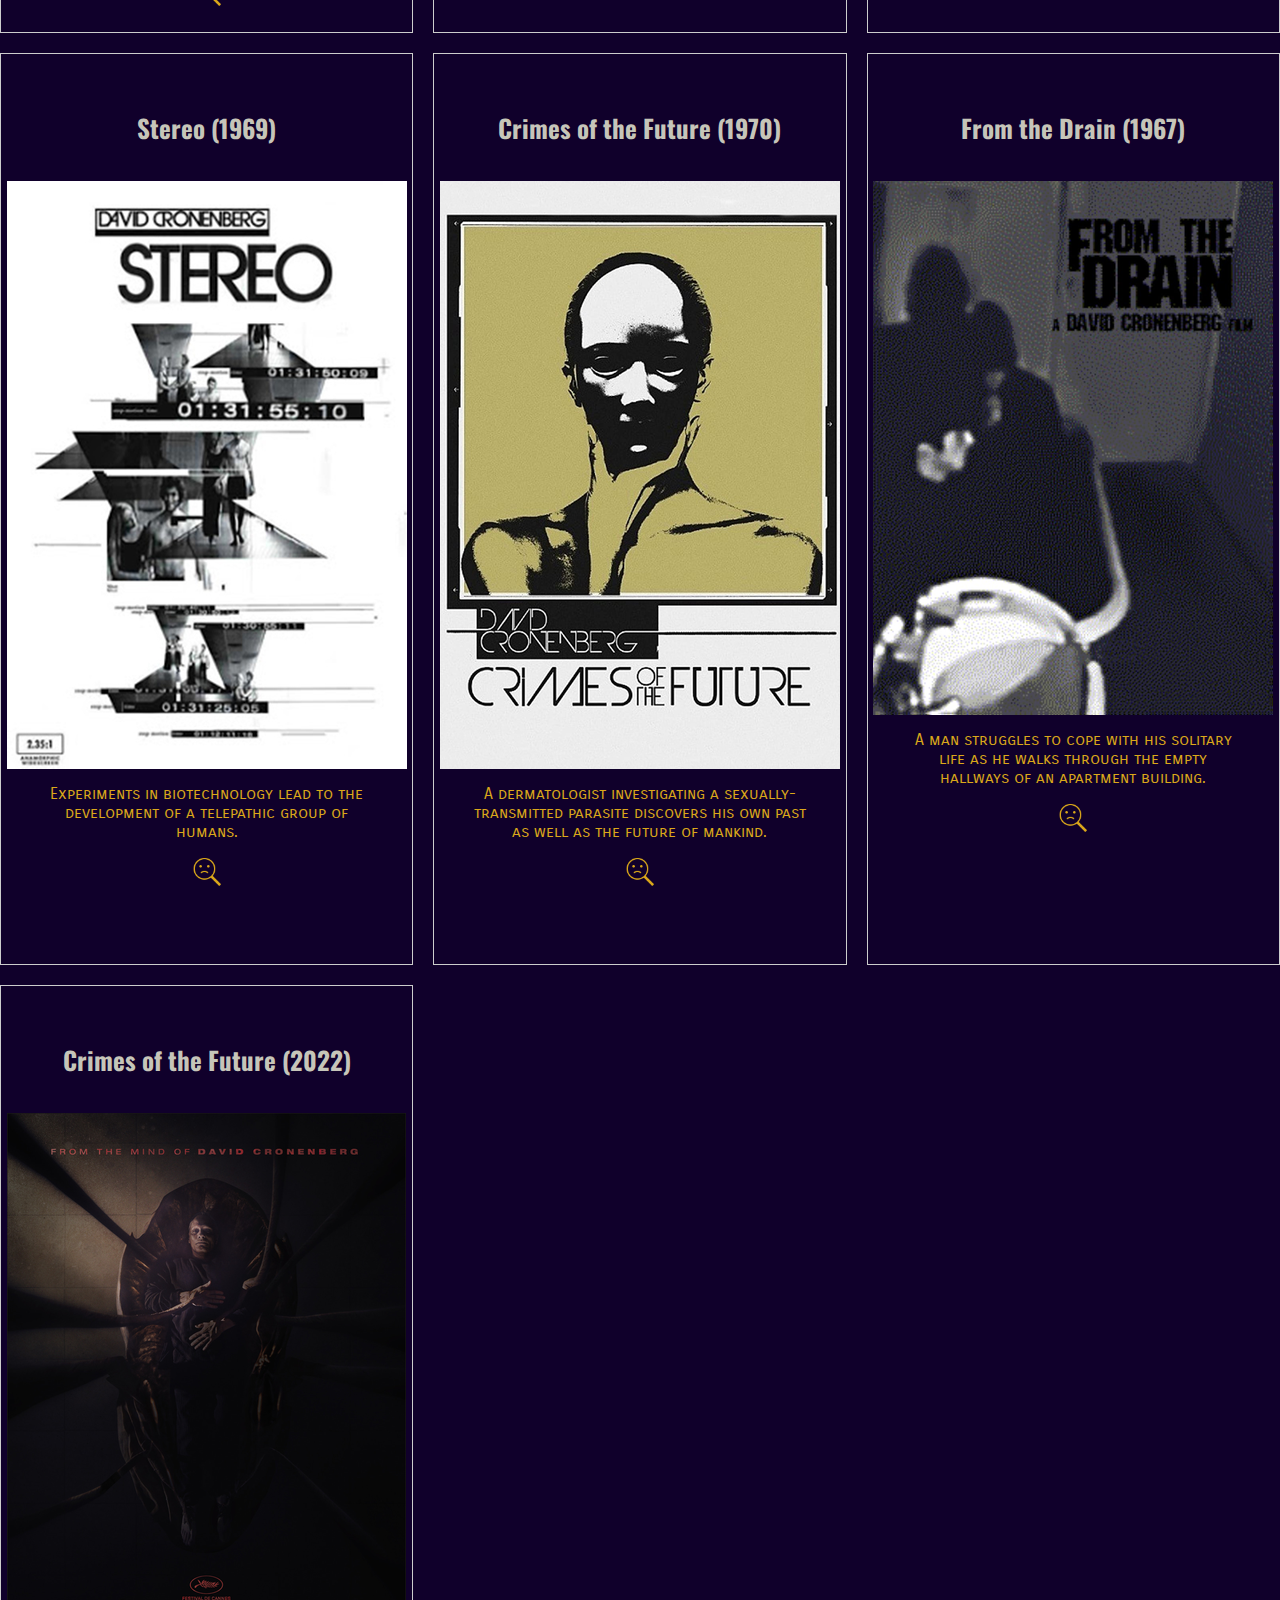
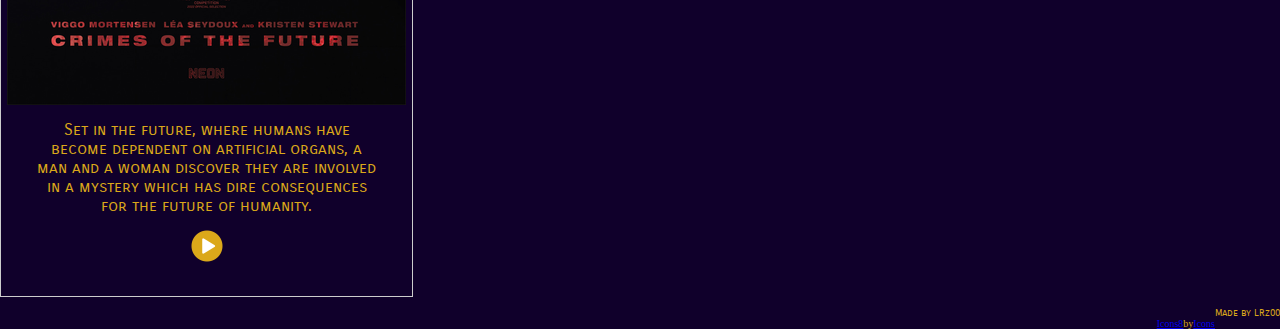
==== commit f8cc257d: "adicionando nova pagina e tabela" ====
--- a/index.html
+++ b/index.html
@@ -26,7 +26,7 @@
                 <a href="#">HOME</a>
             </li>
             <li>
-                <a href="#bio">BIO</a>
+                <a href="homework.html">REQUISITOS</a>
             </li>
             <li>
                 <a href="#section-title">FILMS</a>
